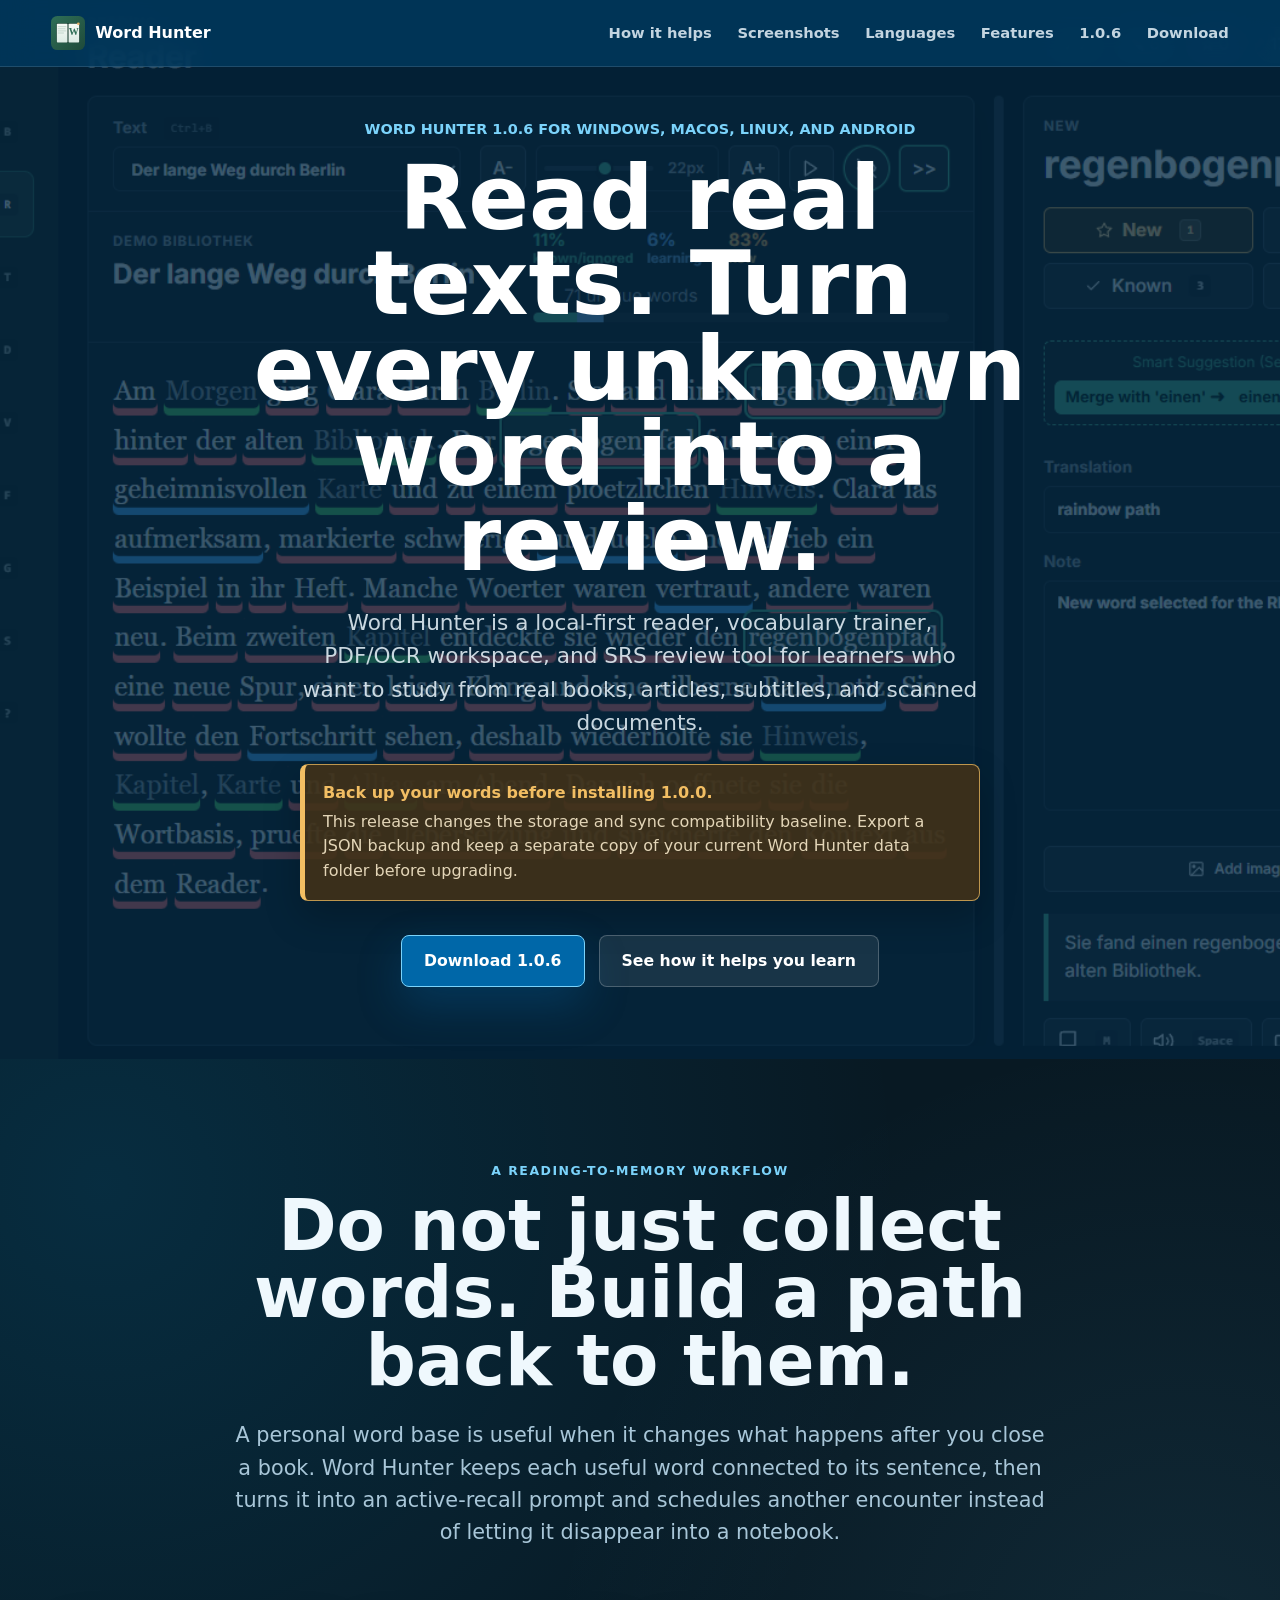
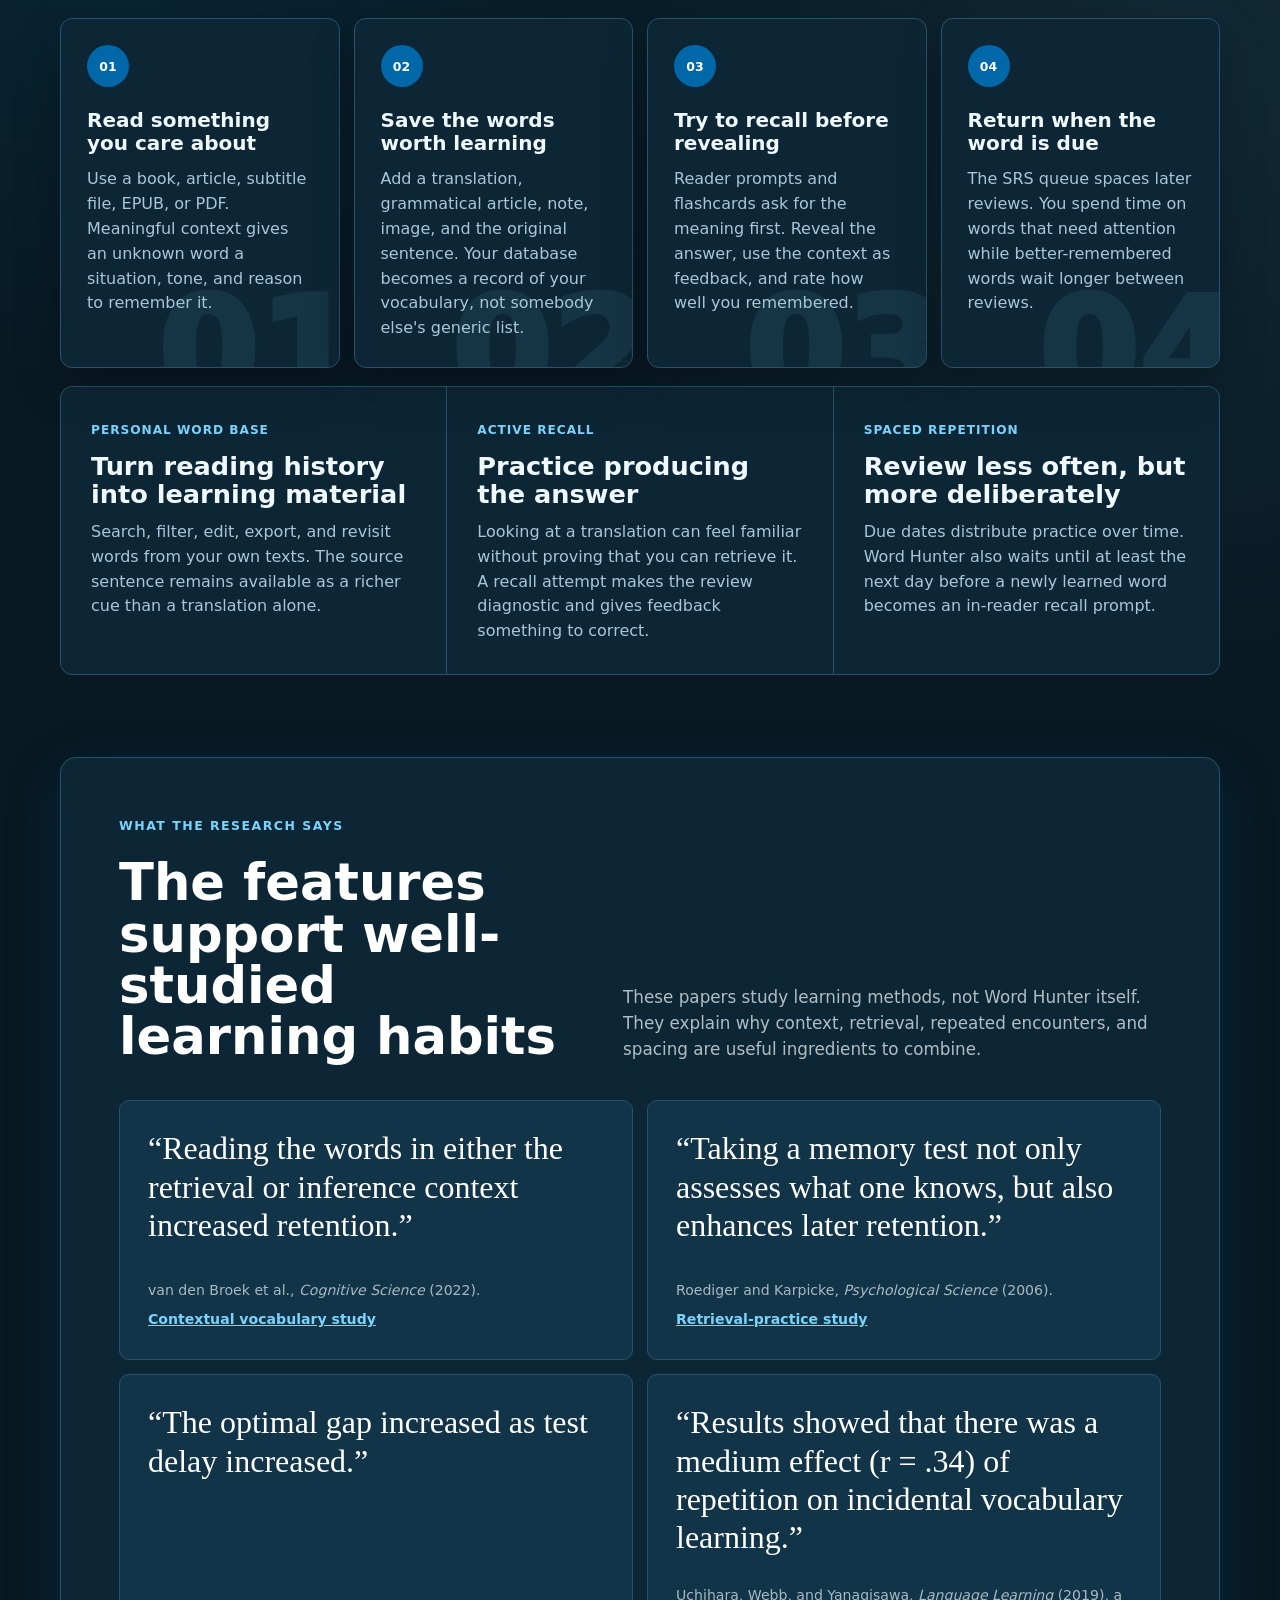
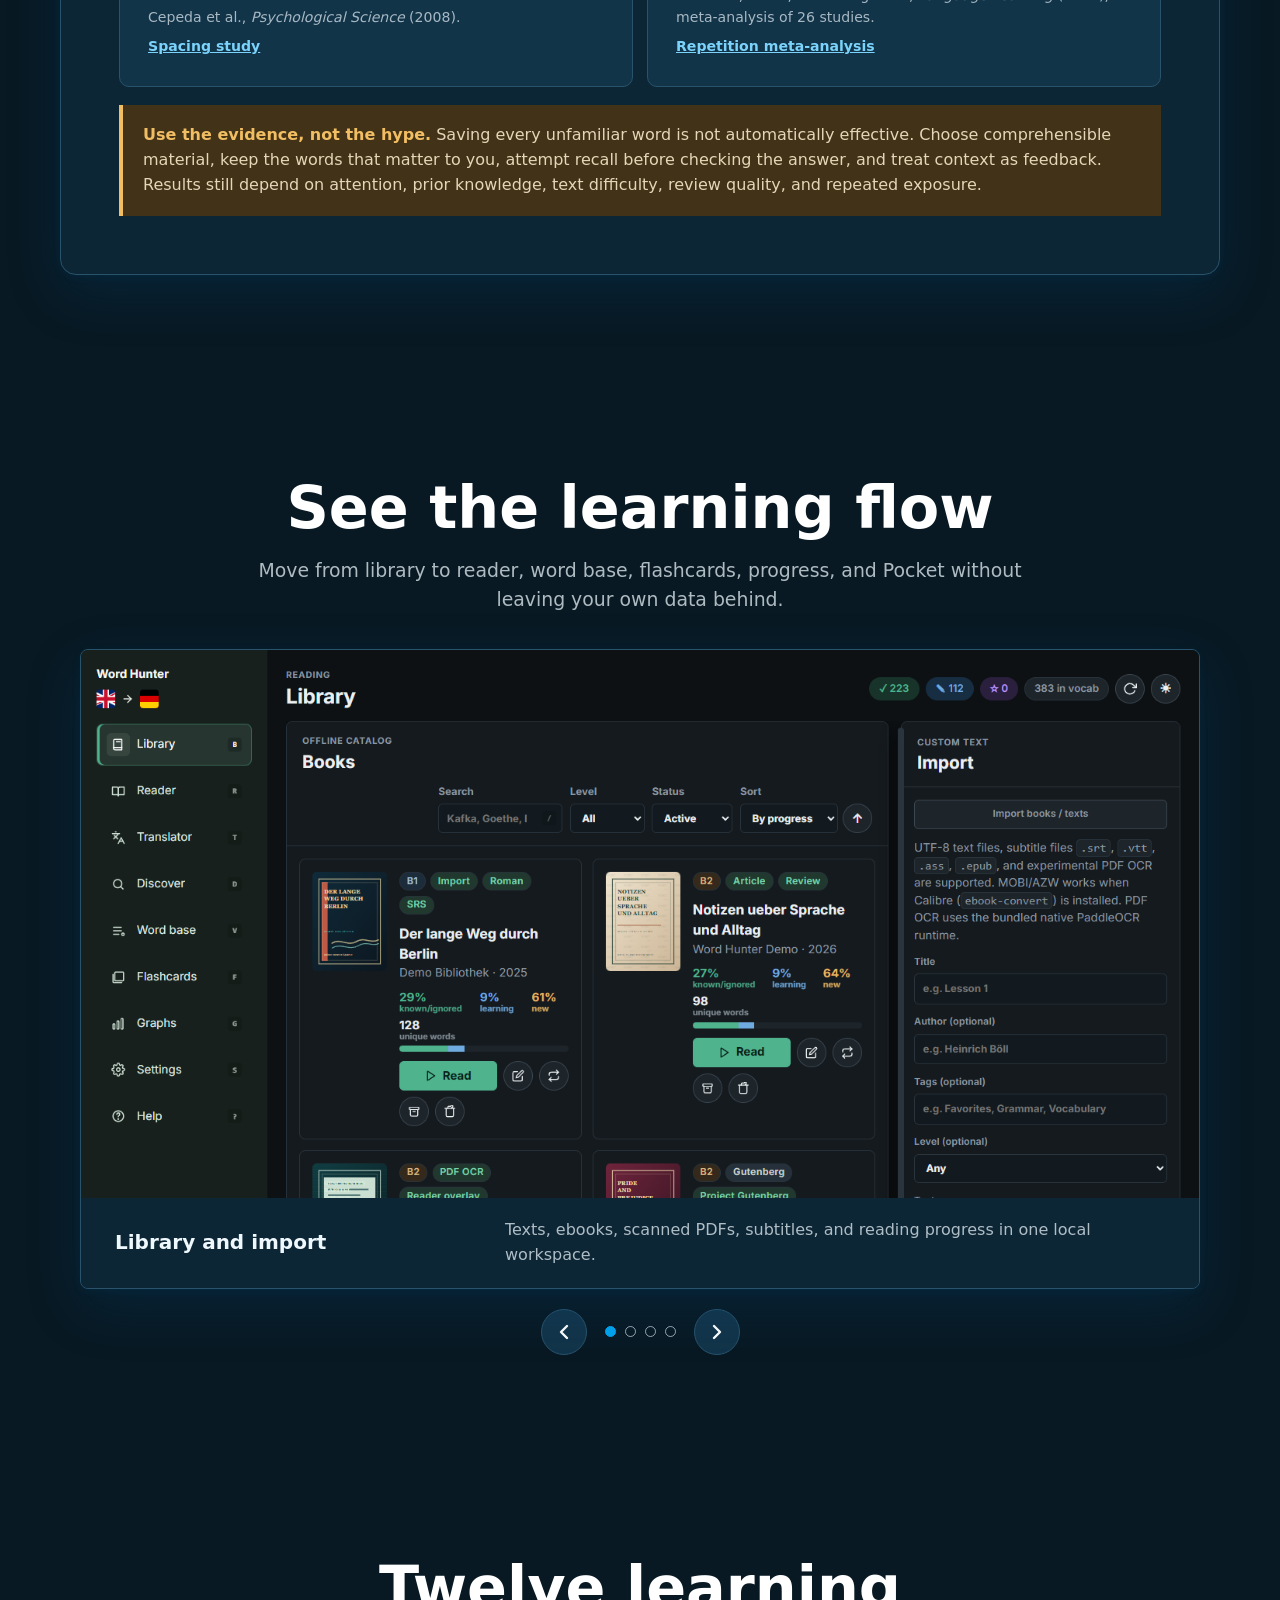
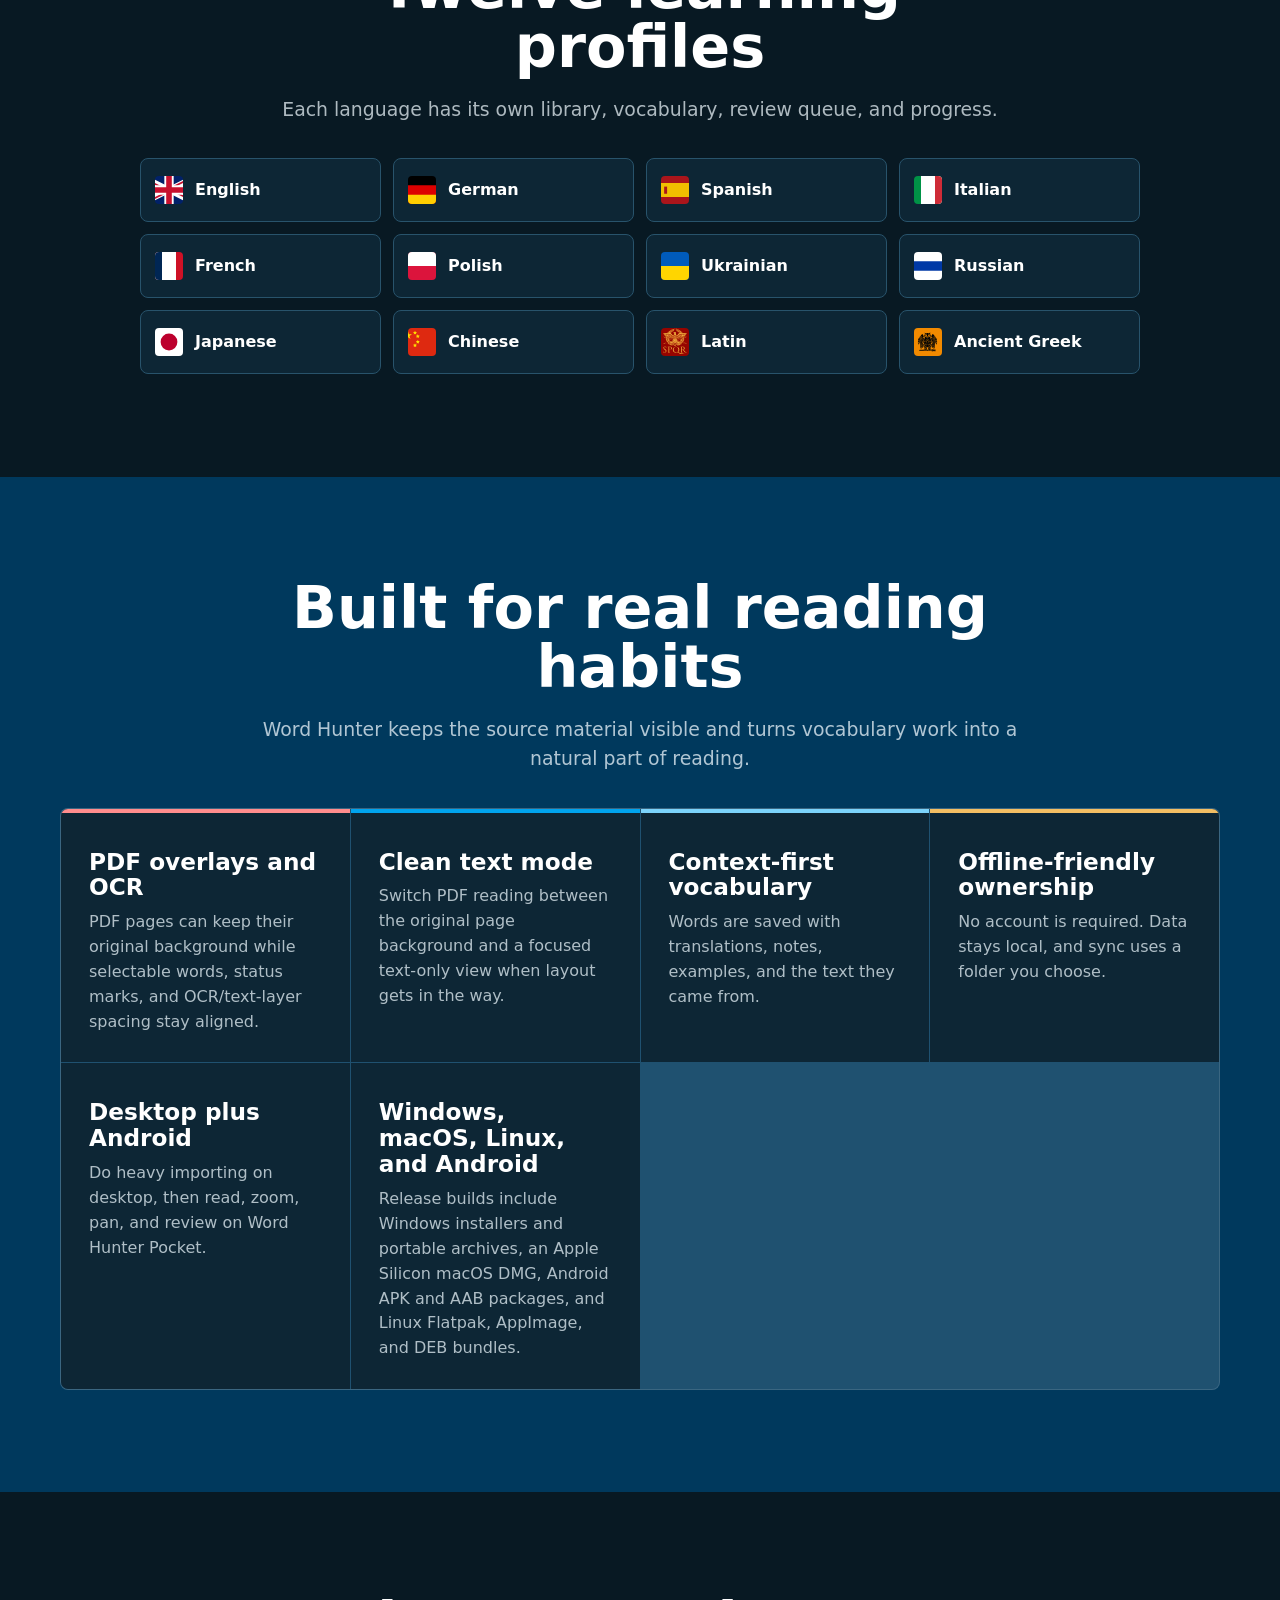
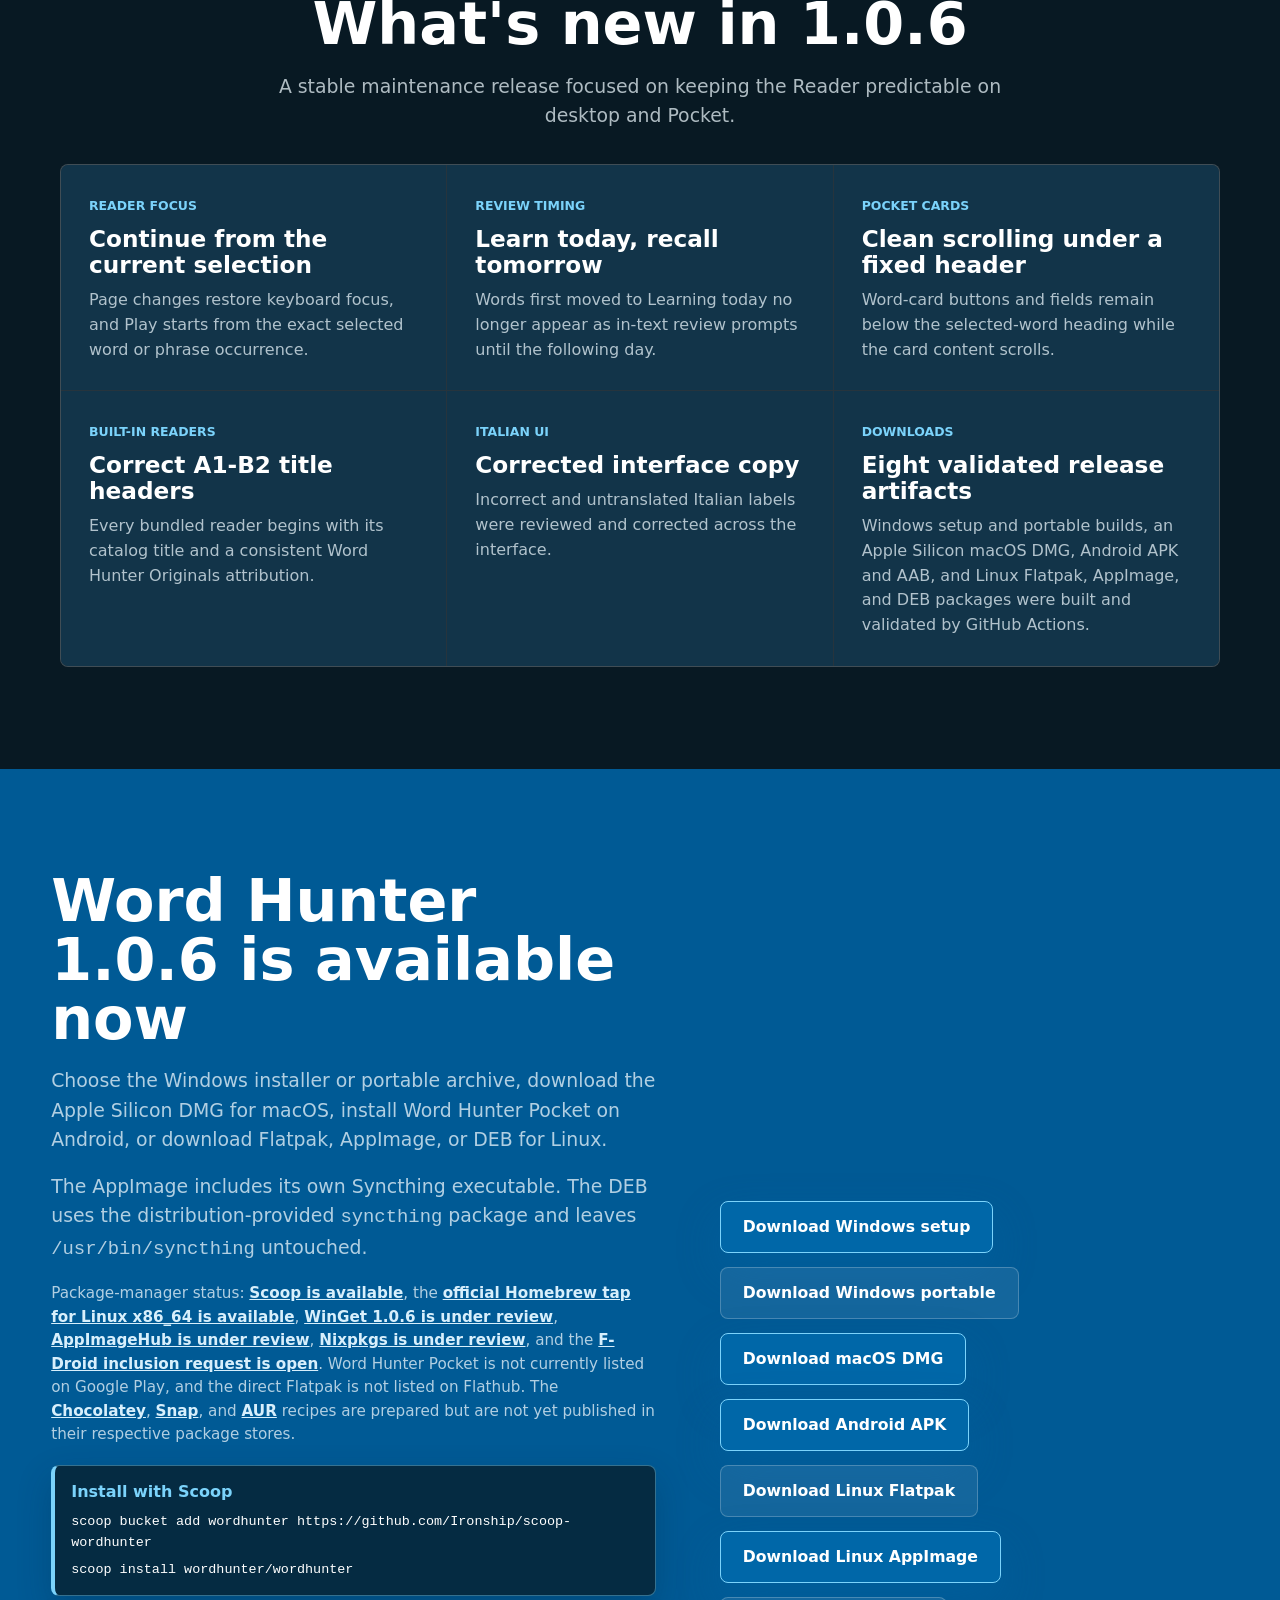
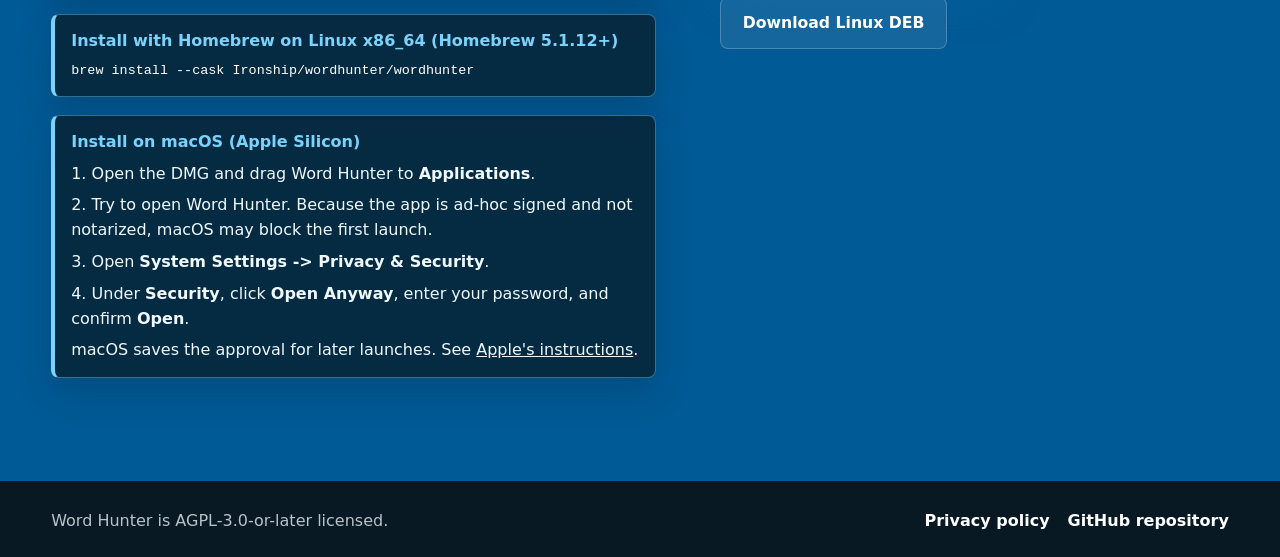
==== index.html @ d50b5d27 "docs: link nixpkgs submission" ====
<!doctype html>
<html lang="en">
  <head>
    <meta charset="utf-8">
    <meta name="viewport" content="width=device-width, initial-scale=1">
    <meta name="theme-color" content="#0067a8">
    <title>Word Hunter - read real texts, build real vocabulary</title>
    <meta name="description" content="Word Hunter is a local-first reader, vocabulary trainer, OCR workspace, and spaced-repetition app for desktop and Android.">
    <link rel="icon" href="src/web/favicon.svg" type="image/svg+xml">
    <link rel="stylesheet" href="site.css">
  </head>
  <body>
    <header class="site-header" aria-label="Primary">
      <a class="brand" href="#top" aria-label="Word Hunter home">
        <img src="src/web/favicon.svg" alt="">
        <span>Word Hunter</span>
      </a>
      <nav class="nav-links" aria-label="Page sections">
        <a href="#learning">How it helps</a>
        <a href="#screenshots">Screenshots</a>
        <a href="#languages">Languages</a>
        <a href="#features">Features</a>
        <a href="#release">1.0.6</a>
        <a href="#download">Download</a>
      </nav>
    </header>

    <main id="top">
      <section class="hero" aria-labelledby="hero-title">
        <div class="hero-inner">
          <p class="hero-version">Word Hunter 1.0.6 for Windows, macOS, Linux, and Android</p>
          <h1 id="hero-title">Read real texts. Turn every unknown word into a review.</h1>
          <p class="hero-copy">
            Word Hunter is a local-first reader, vocabulary trainer, PDF/OCR workspace, and SRS review tool for learners who want to study from real books, articles, subtitles, and scanned documents.
          </p>
          <aside class="release-warning" aria-label="Important upgrade warning">
            <strong>Back up your words before installing 1.0.0.</strong>
            <span>This release changes the storage and sync compatibility baseline. Export a JSON backup and keep a separate copy of your current Word Hunter data folder before upgrading.</span>
          </aside>
          <div class="hero-actions" role="group" aria-label="Primary actions">
            <a class="button primary-button" href="https://github.com/Ironship/WordHunter/releases/tag/WordHunter1.0.6">Download 1.0.6</a>
            <a class="button secondary-button" href="#learning">See how it helps you learn</a>
          </div>
        </div>
      </section>

      <section class="section learning-section" id="learning" aria-labelledby="learning-title">
        <div class="learning-heading">
          <p class="section-kicker">A reading-to-memory workflow</p>
          <h2 id="learning-title">Do not just collect words. Build a path back to them.</h2>
          <p>
            A personal word base is useful when it changes what happens after you close a book. Word Hunter keeps each useful word connected to its sentence, then turns it into an active-recall prompt and schedules another encounter instead of letting it disappear into a notebook.
          </p>
        </div>

        <ol class="learning-loop" aria-label="Four-step Word Hunter learning loop">
          <li data-step="01">
            <span aria-hidden="true">01</span>
            <div>
              <strong>Read something you care about</strong>
              <p>Use a book, article, subtitle file, EPUB, or PDF. Meaningful context gives an unknown word a situation, tone, and reason to remember it.</p>
            </div>
          </li>
          <li data-step="02">
            <span aria-hidden="true">02</span>
            <div>
              <strong>Save the words worth learning</strong>
              <p>Add a translation, grammatical article, note, image, and the original sentence. Your database becomes a record of your vocabulary, not somebody else's generic list.</p>
            </div>
          </li>
          <li data-step="03">
            <span aria-hidden="true">03</span>
            <div>
              <strong>Try to recall before revealing</strong>
              <p>Reader prompts and flashcards ask for the meaning first. Reveal the answer, use the context as feedback, and rate how well you remembered.</p>
            </div>
          </li>
          <li data-step="04">
            <span aria-hidden="true">04</span>
            <div>
              <strong>Return when the word is due</strong>
              <p>The SRS queue spaces later reviews. You spend time on words that need attention while better-remembered words wait longer between reviews.</p>
            </div>
          </li>
        </ol>

        <div class="learning-benefits">
          <article>
            <span>Personal word base</span>
            <h3>Turn reading history into learning material</h3>
            <p>Search, filter, edit, export, and revisit words from your own texts. The source sentence remains available as a richer cue than a translation alone.</p>
          </article>
          <article>
            <span>Active recall</span>
            <h3>Practice producing the answer</h3>
            <p>Looking at a translation can feel familiar without proving that you can retrieve it. A recall attempt makes the review diagnostic and gives feedback something to correct.</p>
          </article>
          <article>
            <span>Spaced repetition</span>
            <h3>Review less often, but more deliberately</h3>
            <p>Due dates distribute practice over time. Word Hunter also waits until at least the next day before a newly learned word becomes an in-reader recall prompt.</p>
          </article>
        </div>

        <aside class="research-panel" aria-labelledby="research-title">
          <div class="research-heading">
            <p class="section-kicker">What the research says</p>
            <h3 id="research-title">The features support well-studied learning habits</h3>
            <p>These papers study learning methods, not Word Hunter itself. They explain why context, retrieval, repeated encounters, and spacing are useful ingredients to combine.</p>
          </div>

          <div class="research-grid">
            <figure>
              <blockquote cite="https://doi.org/10.1111/cogs.13135">
                <p>“Reading the words in either the retrieval or inference context increased retention.”</p>
              </blockquote>
              <figcaption>
                van den Broek et al., <cite>Cognitive Science</cite> (2022).
                <a href="https://doi.org/10.1111/cogs.13135">Contextual vocabulary study</a>
              </figcaption>
            </figure>
            <figure>
              <blockquote cite="https://doi.org/10.1111/j.1467-9280.2006.01693.x">
                <p>“Taking a memory test not only assesses what one knows, but also enhances later retention.”</p>
              </blockquote>
              <figcaption>
                Roediger and Karpicke, <cite>Psychological Science</cite> (2006).
                <a href="https://doi.org/10.1111/j.1467-9280.2006.01693.x">Retrieval-practice study</a>
              </figcaption>
            </figure>
            <figure>
              <blockquote cite="https://doi.org/10.1111/j.1467-9280.2008.02209.x">
                <p>“The optimal gap increased as test delay increased.”</p>
              </blockquote>
              <figcaption>
                Cepeda et al., <cite>Psychological Science</cite> (2008).
                <a href="https://doi.org/10.1111/j.1467-9280.2008.02209.x">Spacing study</a>
              </figcaption>
            </figure>
            <figure>
              <blockquote cite="https://doi.org/10.1111/lang.12343">
                <p>“Results showed that there was a medium effect (r = .34) of repetition on incidental vocabulary learning.”</p>
              </blockquote>
              <figcaption>
                Uchihara, Webb, and Yanagisawa, <cite>Language Learning</cite> (2019), a meta-analysis of 26 studies.
                <a href="https://doi.org/10.1111/lang.12343">Repetition meta-analysis</a>
              </figcaption>
            </figure>
          </div>

          <p class="research-note">
            <strong>Use the evidence, not the hype.</strong> Saving every unfamiliar word is not automatically effective. Choose comprehensible material, keep the words that matter to you, attempt recall before checking the answer, and treat context as feedback. Results still depend on attention, prior knowledge, text difficulty, review quality, and repeated exposure.
          </p>
        </aside>
      </section>

      <section class="section screenshot-section" id="screenshots" aria-labelledby="screenshots-title">
        <div class="section-heading">
          <h2 id="screenshots-title">See the learning flow</h2>
          <p>Move from library to reader, word base, flashcards, progress, and Pocket without leaving your own data behind.</p>
        </div>

        <div class="slideshow" role="region" aria-roledescription="carousel" aria-label="Word Hunter screenshots">
          <div class="slide-frame">
            <figure class="slide is-active" data-slide="0">
              <img src="docs/screenshots/pc-library.png" alt="Word Hunter desktop library with import panel">
              <figcaption>
                <strong>Library and import</strong>
                <span>Texts, ebooks, scanned PDFs, subtitles, and reading progress in one local workspace.</span>
              </figcaption>
            </figure>
            <figure class="slide" data-slide="1">
              <img src="docs/screenshots/pc-reader.png" alt="Word Hunter desktop reader with highlighted words and word panel">
              <figcaption>
                <strong>Reader with word panel</strong>
                <span>Click a word, save context, translate, add notes, and review without breaking reading flow.</span>
              </figcaption>
            </figure>
            <figure class="slide" data-slide="2">
              <img src="docs/screenshots/pc-flashcards.png" alt="Word Hunter flashcard review">
              <figcaption>
                <strong>Flashcards and SRS</strong>
                <span>Practice due words with pronunciation, reverse cards, history, and rating buttons.</span>
              </figcaption>
            </figure>
            <figure class="slide" data-slide="3">
              <img src="docs/screenshots/pocket-reader.png" alt="Word Hunter Pocket mobile reader with word panel">
              <figcaption>
                <strong>Word Hunter Pocket</strong>
                <span>The same vocabulary model reshaped for Android reading and review.</span>
              </figcaption>
            </figure>
          </div>

          <div class="slide-controls" role="group" aria-label="Screenshot controls">
            <button class="icon-button" type="button" data-slide-prev aria-label="Previous screenshot">
              <svg viewBox="0 0 24 24" aria-hidden="true"><path d="M15 18l-6-6 6-6"></path></svg>
            </button>
            <div class="slide-dots" role="group" aria-label="Choose screenshot">
              <button type="button" class="is-active" data-slide-dot="0" aria-label="Show library screenshot"></button>
              <button type="button" data-slide-dot="1" aria-label="Show reader screenshot"></button>
              <button type="button" data-slide-dot="2" aria-label="Show flashcards screenshot"></button>
              <button type="button" data-slide-dot="3" aria-label="Show Pocket screenshot"></button>
            </div>
            <button class="icon-button" type="button" data-slide-next aria-label="Next screenshot">
              <svg viewBox="0 0 24 24" aria-hidden="true"><path d="M9 6l6 6-6 6"></path></svg>
            </button>
          </div>
        </div>
      </section>

      <section class="section languages-section" id="languages" aria-labelledby="languages-title">
        <div class="section-heading">
          <h2 id="languages-title">Twelve learning profiles</h2>
          <p>Each language has its own library, vocabulary, review queue, and progress.</p>
        </div>
        <div class="language-grid" role="list" aria-label="Supported learning languages">
          <span role="listitem"><img src="src/web/flags/en.svg" alt=""> English</span>
          <span role="listitem"><img src="src/web/flags/de.svg" alt=""> German</span>
          <span role="listitem"><img src="src/web/flags/es.svg" alt=""> Spanish</span>
          <span role="listitem"><img src="src/web/flags/it.svg" alt=""> Italian</span>
          <span role="listitem"><img src="src/web/flags/fr.svg" alt=""> French</span>
          <span role="listitem"><img src="src/web/flags/pl.svg" alt=""> Polish</span>
          <span role="listitem"><img src="src/web/flags/uk.svg" alt=""> Ukrainian</span>
          <span role="listitem"><img src="src/web/flags/ru.svg" alt=""> Russian</span>
          <span role="listitem"><img src="src/web/flags/ja.svg" alt=""> Japanese</span>
          <span role="listitem"><img src="src/web/flags/zh.svg" alt=""> Chinese</span>
          <span role="listitem"><img src="src/web/flags/la.svg" alt=""> Latin</span>
          <span role="listitem"><img src="src/web/flags/grc.svg" alt=""> Ancient Greek</span>
        </div>
      </section>

      <section class="section features-section" id="features" aria-labelledby="features-title">
        <div class="section-heading">
          <h2 id="features-title">Built for real reading habits</h2>
          <p>Word Hunter keeps the source material visible and turns vocabulary work into a natural part of reading.</p>
        </div>
        <div class="feature-grid">
          <article>
            <h3>PDF overlays and OCR</h3>
            <p>PDF pages can keep their original background while selectable words, status marks, and OCR/text-layer spacing stay aligned.</p>
          </article>
          <article>
            <h3>Clean text mode</h3>
            <p>Switch PDF reading between the original page background and a focused text-only view when layout gets in the way.</p>
          </article>
          <article>
            <h3>Context-first vocabulary</h3>
            <p>Words are saved with translations, notes, examples, and the text they came from.</p>
          </article>
          <article>
            <h3>Offline-friendly ownership</h3>
            <p>No account is required. Data stays local, and sync uses a folder you choose.</p>
          </article>
          <article>
            <h3>Desktop plus Android</h3>
            <p>Do heavy importing on desktop, then read, zoom, pan, and review on Word Hunter Pocket.</p>
          </article>
          <article>
            <h3>Windows, macOS, Linux, and Android</h3>
            <p>Release builds include Windows installers and portable archives, an Apple Silicon macOS DMG, Android APK and AAB packages, and Linux Flatpak, AppImage, and DEB bundles.</p>
          </article>
        </div>
      </section>

      <section class="section release-section" id="release" aria-labelledby="release-title">
        <div class="section-heading">
          <h2 id="release-title">What's new in 1.0.6</h2>
          <p>A stable maintenance release focused on keeping the Reader predictable on desktop and Pocket.</p>
        </div>
        <div class="intro-grid">
          <article>
            <span>Reader focus</span>
            <h3>Continue from the current selection</h3>
            <p>Page changes restore keyboard focus, and Play starts from the exact selected word or phrase occurrence.</p>
          </article>
          <article>
            <span>Review timing</span>
            <h3>Learn today, recall tomorrow</h3>
            <p>Words first moved to Learning today no longer appear as in-text review prompts until the following day.</p>
          </article>
          <article>
            <span>Pocket cards</span>
            <h3>Clean scrolling under a fixed header</h3>
            <p>Word-card buttons and fields remain below the selected-word heading while the card content scrolls.</p>
          </article>
          <article>
            <span>Built-in readers</span>
            <h3>Correct A1-B2 title headers</h3>
            <p>Every bundled reader begins with its catalog title and a consistent Word Hunter Originals attribution.</p>
          </article>
          <article>
            <span>Italian UI</span>
            <h3>Corrected interface copy</h3>
            <p>Incorrect and untranslated Italian labels were reviewed and corrected across the interface.</p>
          </article>
          <article>
            <span>Downloads</span>
            <h3>Eight validated release artifacts</h3>
            <p>Windows setup and portable builds, an Apple Silicon macOS DMG, Android APK and AAB, and Linux Flatpak, AppImage, and DEB packages were built and validated by GitHub Actions.</p>
          </article>
        </div>
      </section>

      <section class="section download-section" id="download" aria-labelledby="download-title">
        <div>
          <h2 id="download-title">Word Hunter 1.0.6 is available now</h2>
          <p>Choose the Windows installer or portable archive, download the Apple Silicon DMG for macOS, install Word Hunter Pocket on Android, or download Flatpak, AppImage, or DEB for Linux.</p>
          <p>The AppImage includes its own Syncthing executable. The DEB uses the distribution-provided <code>syncthing</code> package and leaves <code>/usr/bin/syncthing</code> untouched.</p>
          <p class="channel-links">
            Package-manager status:
            <a href="https://github.com/Ironship/scoop-wordhunter">Scoop is available</a>,
            the <a href="https://github.com/Ironship/homebrew-wordhunter">official Homebrew tap for Linux x86_64 is available</a>,
            <a href="https://github.com/microsoft/winget-pkgs/pull/401481">WinGet 1.0.6 is under review</a>,
            <a href="https://github.com/AppImage/appimage.github.io/pull/3794">AppImageHub is under review</a>,
            <a href="https://github.com/NixOS/nixpkgs/pull/543250">Nixpkgs is under review</a>,
            and the
            <a href="https://gitlab.com/fdroid/rfp/-/work_items/4109">F-Droid inclusion request is open</a>.
            Word Hunter Pocket is not currently listed on Google Play, and the direct Flatpak is not listed on Flathub.
            The <a href="https://github.com/Ironship/WordHunter/tree/main/packaging/chocolatey">Chocolatey</a>,
            <a href="https://github.com/Ironship/WordHunter/tree/main/packaging/snap">Snap</a>,
            and <a href="https://github.com/Ironship/WordHunter/tree/main/packaging/aur">AUR</a>
            recipes are prepared but are not yet published in their respective package stores.
          </p>
          <div class="package-install" role="group" aria-label="Install Word Hunter with Scoop">
            <strong>Install with Scoop</strong>
            <code>scoop bucket add wordhunter https://github.com/Ironship/scoop-wordhunter</code>
            <code>scoop install wordhunter/wordhunter</code>
          </div>
          <div class="package-install" role="group" aria-label="Install Word Hunter with Homebrew on Linux x86_64">
            <strong>Install with Homebrew on Linux x86_64 (Homebrew 5.1.12+)</strong>
            <code>brew install --cask Ironship/wordhunter/wordhunter</code>
          </div>
          <div class="package-install" role="group" aria-label="Install Word Hunter on macOS">
            <strong>Install on macOS (Apple Silicon)</strong>
            <span>1. Open the DMG and drag Word Hunter to <b>Applications</b>.</span>
            <span>2. Try to open Word Hunter. Because the app is ad-hoc signed and not notarized, macOS may block the first launch.</span>
            <span>3. Open <b>System Settings -&gt; Privacy &amp; Security</b>.</span>
            <span>4. Under <b>Security</b>, click <b>Open Anyway</b>, enter your password, and confirm <b>Open</b>.</span>
            <span>macOS saves the approval for later launches. See <a href="https://support.apple.com/guide/mac-help/open-a-mac-app-from-an-unknown-developer-mh40616/mac">Apple's instructions</a>.</span>
          </div>
        </div>
        <div class="download-actions">
          <a class="button primary-button" href="https://github.com/Ironship/WordHunter/releases/download/WordHunter1.0.6/Word.Hunter.Setup.exe">Download Windows setup</a>
          <a class="button secondary-button" href="https://github.com/Ironship/WordHunter/releases/download/WordHunter1.0.6/Word.Hunter.portable.zip">Download Windows portable</a>
          <a class="button primary-button" href="https://github.com/Ironship/WordHunter/releases/download/WordHunter1.0.6/WordHunter-1.0.6-aarch64.dmg">Download macOS DMG</a>
          <a class="button primary-button" href="https://github.com/Ironship/WordHunter/releases/download/WordHunter1.0.6/Word.Hunter.Pocket.debug.apk">Download Android APK</a>
          <a class="button secondary-button" href="https://github.com/Ironship/WordHunter/releases/download/WordHunter1.0.6/WordHunter.flatpak">Download Linux Flatpak</a>
          <a class="button primary-button" href="https://github.com/Ironship/WordHunter/releases/download/WordHunter1.0.6/WordHunter-1.0.6-x86_64.AppImage">Download Linux AppImage</a>
          <a class="button secondary-button" href="https://github.com/Ironship/WordHunter/releases/download/WordHunter1.0.6/word-hunter_1.0.6_amd64.deb">Download Linux DEB</a>
        </div>
      </section>
    </main>

    <footer class="site-footer">
      <span>Word Hunter is AGPL-3.0-or-later licensed.</span>
      <span>
        <a href="privacy.html">Privacy policy</a>
        <a href="https://github.com/Ironship/WordHunter">GitHub repository</a>
      </span>
    </footer>

    <script src="site.js"></script>
  </body>
</html>
---- site.css ----
:root {
  --ink: #17232d;
  --muted: #526674;
  --paper: #f3f8fc;
  --panel: #ffffff;
  --line: #cbdde9;
  --night: #081923;
  --deep: #00395d;
  --deep-2: #0d2635;
  --blue: #0067a8;
  --accent: #00a4ef;
  --accent-ink: #0067a8;
  --accent-soft: #d9effb;
  --accent-light: #7bd3fb;
  --accent-pale: #d7effc;
  --amber: #f2be63;
  --amber-soft: #423217;
  --red: #ff8d8d;
  --purple: #cf9cff;
  --shadow: 0 18px 54px rgba(0, 79, 130, 0.22), 0 2px 8px rgba(0, 79, 130, 0.12);
  color-scheme: dark;
}

* {
  box-sizing: border-box;
}

html {
  scroll-behavior: smooth;
}

[id] {
  scroll-margin-top: 76px;
}

body {
  margin: 0;
  color: #eff8fd;
  background: var(--night);
  font-family: Inter, ui-sans-serif, system-ui, -apple-system, BlinkMacSystemFont, "Segoe UI", sans-serif;
  line-height: 1.55;
}

img {
  display: block;
  max-width: 100%;
}

a {
  color: inherit;
}

:focus-visible {
  outline: 3px solid var(--blue);
  outline-offset: 3px;
}

.site-header :focus-visible,
.hero :focus-visible,
.research-panel :focus-visible,
.screenshot-section :focus-visible,
.languages-section :focus-visible,
.features-section :focus-visible,
.release-section :focus-visible,
.download-section :focus-visible,
.site-footer :focus-visible,
.legal-page :focus-visible {
  outline-color: var(--accent-light);
}

.site-header {
  position: fixed;
  top: 0;
  left: 0;
  right: 0;
  z-index: 20;
  display: flex;
  align-items: center;
  justify-content: space-between;
  gap: 24px;
  padding: 16px clamp(18px, 4vw, 56px);
  color: #ffffff;
  background: rgba(0, 57, 93, 0.84);
  border-bottom: 1px solid rgba(255, 255, 255, 0.12);
  backdrop-filter: blur(16px);
}

.brand {
  display: inline-flex;
  align-items: center;
  gap: 10px;
  font-weight: 800;
  text-decoration: none;
}

.brand img {
  width: 34px;
  height: 34px;
}

.nav-links {
  display: flex;
  align-items: center;
  gap: clamp(12px, 2vw, 26px);
  font-size: 0.92rem;
  font-weight: 700;
}

.nav-links a {
  color: rgba(238, 249, 255, 0.82);
  text-decoration: none;
}

.nav-links a:hover,
.nav-links a:focus-visible {
  color: #ffffff;
}

.hero {
  position: relative;
  min-height: 84svh;
  display: grid;
  align-items: center;
  overflow: hidden;
  isolation: isolate;
  color: #ffffff;
  background: var(--deep);
}

.hero::before,
.hero::after {
  position: absolute;
  inset: 0;
  content: "";
  z-index: -2;
}

.hero::before {
  background-image: url("docs/screenshots/pc-reader.png");
  background-position: center;
  background-size: cover;
  transform: scale(1.03);
}

.hero::after {
  z-index: -1;
  background: rgba(0, 39, 65, 0.74);
}

.hero-inner {
  width: min(780px, calc(100% - 36px));
  margin: 0 auto;
  padding: 118px 0 72px;
  text-align: center;
}

.hero-version {
  margin: 0 0 16px;
  color: var(--accent-light);
  font-size: 0.9rem;
  font-weight: 800;
  text-transform: uppercase;
}

.hero h1 {
  margin: 0;
  font-size: clamp(2.65rem, 7vw, 6.7rem);
  line-height: 0.95;
  letter-spacing: 0;
}

.hero-copy {
  max-width: 680px;
  margin: 24px auto 0;
  color: rgba(238, 249, 255, 0.84);
  font-size: clamp(1.05rem, 2vw, 1.35rem);
}

.release-warning {
  display: grid;
  gap: 4px;
  max-width: 680px;
  margin: 24px auto 0;
  border: 1px solid rgba(242, 190, 99, 0.72);
  border-left: 5px solid var(--amber);
  border-radius: 8px;
  padding: 16px 18px;
  color: #fff1d2;
  background: rgba(66, 50, 23, 0.88);
  text-align: left;
  box-shadow: 0 16px 36px rgba(0, 0, 0, 0.22);
}

.release-warning strong {
  color: var(--amber);
}

.release-warning span {
  color: rgba(255, 241, 210, 0.86);
}

.hero-actions,
.download-actions {
  display: flex;
  flex-wrap: wrap;
  justify-content: center;
  gap: 14px;
  margin-top: 34px;
}

.button {
  display: inline-flex;
  min-height: 52px;
  align-items: center;
  justify-content: center;
  border-radius: 8px;
  padding: 0 22px;
  font-size: 0.98rem;
  font-weight: 850;
  text-decoration: none;
  transition: transform 160ms ease, border-color 160ms ease, background 160ms ease;
}

.button:hover,
.button:focus-visible {
  transform: translateY(-2px);
}

.primary-button {
  color: #ffffff;
  background: var(--blue);
  border: 1px solid var(--accent-light);
  box-shadow: 0 18px 44px rgba(0, 103, 168, 0.3);
}

.secondary-button {
  color: inherit;
  background: rgba(255, 255, 255, 0.08);
  border: 1px solid rgba(255, 255, 255, 0.22);
}

.section {
  padding: clamp(58px, 8vw, 112px) clamp(18px, 4vw, 56px);
}

.intro-grid,
.feature-grid {
  width: min(1160px, 100%);
  margin: 0 auto;
  display: grid;
  grid-template-columns: repeat(3, minmax(0, 1fr));
  gap: 1px;
  overflow: hidden;
  border: 1px solid rgba(255, 255, 255, 0.12);
  border-radius: 8px;
  background: rgba(255, 255, 255, 0.12);
}

.intro-grid article,
.feature-grid article {
  min-height: 186px;
  padding: 28px;
  background: var(--deep-2);
}

.intro-grid span {
  color: var(--accent-light);
  font-size: 0.78rem;
  font-weight: 900;
  text-transform: uppercase;
}

.intro-grid h3,
.feature-grid h3 {
  display: block;
  margin-top: 8px;
  margin-bottom: 10px;
  color: #ffffff;
  font-size: clamp(1.14rem, 2vw, 1.45rem);
  line-height: 1.12;
}

.intro-grid p,
.feature-grid p {
  margin: 0;
  color: rgba(238, 249, 255, 0.72);
}

.section-heading {
  width: min(780px, 100%);
  margin: 0 auto 34px;
  text-align: center;
}

.section-heading h2,
.download-section h2 {
  margin: 0;
  color: #ffffff;
  font-size: clamp(2rem, 4.6vw, 4.5rem);
  line-height: 1;
  letter-spacing: 0;
}

.section-heading p,
.download-section p {
  margin: 18px auto 0;
  color: rgba(238, 249, 255, 0.72);
  font-size: clamp(1rem, 1.8vw, 1.18rem);
}

.learning-section {
  color: #eff8fd;
  background:
    radial-gradient(circle at 8% 5%, rgba(0, 164, 239, 0.14), transparent 30%),
    radial-gradient(circle at 92% 24%, rgba(101, 200, 245, 0.09), transparent 28%),
    var(--night);
}

.learning-heading,
.research-panel,
.learning-loop,
.learning-benefits {
  width: min(1160px, 100%);
  margin-inline: auto;
}

.learning-heading {
  max-width: 900px;
  text-align: center;
}

.section-kicker {
  margin: 0 0 12px;
  color: var(--accent-ink);
  font-size: 0.78rem;
  font-weight: 900;
  letter-spacing: 0.12em;
  text-transform: uppercase;
}

.learning-section .section-kicker {
  color: var(--accent-light);
}

.learning-heading h2 {
  max-width: 820px;
  margin: 0 auto;
  color: #eff8fd;
  font-size: clamp(2.35rem, 5.5vw, 5.4rem);
  line-height: 0.96;
}

.learning-heading > p:last-child {
  max-width: 820px;
  margin: 24px auto 0;
  color: #a8c6d8;
  font-size: clamp(1.05rem, 1.9vw, 1.3rem);
}

.learning-loop {
  display: grid;
  grid-template-columns: repeat(4, minmax(0, 1fr));
  gap: 14px;
  margin-top: clamp(38px, 6vw, 70px);
  padding: 0;
  list-style: none;
}

.learning-loop li {
  position: relative;
  min-height: 290px;
  overflow: hidden;
  border: 1px solid #28536b;
  border-radius: 12px;
  padding: 26px;
  background: #0d2635;
  box-shadow: 0 18px 46px rgba(0, 0, 0, 0.22);
}

.learning-loop li::after {
  position: absolute;
  right: -18px;
  bottom: -58px;
  color: rgba(123, 211, 251, 0.08);
  content: attr(data-step);
  font-size: 9rem;
  font-weight: 950;
  line-height: 1;
}

.learning-loop li > span {
  display: inline-grid;
  width: 42px;
  height: 42px;
  place-items: center;
  border-radius: 50%;
  color: #ffffff;
  background: var(--blue);
  font-size: 0.78rem;
  font-weight: 900;
}

.learning-loop strong {
  display: block;
  margin-top: 22px;
  color: #eff8fd;
  font-size: 1.25rem;
  line-height: 1.15;
}

.learning-loop p {
  position: relative;
  z-index: 1;
  margin: 12px 0 0;
  color: #a8c6d8;
}

.learning-benefits {
  display: grid;
  grid-template-columns: repeat(3, minmax(0, 1fr));
  gap: 1px;
  overflow: hidden;
  margin-top: 18px;
  border: 1px solid #28536b;
  border-radius: 12px;
  background: #28536b;
}

.learning-benefits article {
  padding: 30px;
  background: #0d2635;
}

.learning-benefits span {
  color: var(--accent-light);
  font-size: 0.76rem;
  font-weight: 900;
  letter-spacing: 0.08em;
  text-transform: uppercase;
}

.learning-benefits h3 {
  margin: 10px 0 12px;
  color: #eff8fd;
  font-size: clamp(1.25rem, 2vw, 1.65rem);
  line-height: 1.1;
}

.learning-benefits p {
  margin: 0;
  color: #a8c6d8;
}

.research-panel {
  margin-top: clamp(46px, 7vw, 82px);
  border-radius: 16px;
  padding: clamp(28px, 5vw, 58px);
  color: #eff8fd;
  background: #0d2635;
  border: 1px solid #28536b;
  box-shadow: var(--shadow);
}

.research-heading {
  display: grid;
  grid-template-columns: minmax(0, 0.9fr) minmax(320px, 1.1fr);
  gap: 22px clamp(28px, 5vw, 72px);
  align-items: end;
}

.research-heading .section-kicker {
  grid-column: 1 / -1;
  margin-bottom: 0;
  color: var(--accent-light);
}

.research-heading h3 {
  margin: 0;
  color: #ffffff;
  font-size: clamp(2rem, 4vw, 3.8rem);
  line-height: 1;
}

.research-heading > p:last-child {
  margin: 0;
  color: rgba(239, 248, 253, 0.72);
  font-size: 1.05rem;
}

.research-grid {
  display: grid;
  grid-template-columns: repeat(2, minmax(0, 1fr));
  gap: 14px;
  margin-top: 38px;
}

.research-grid figure {
  display: grid;
  align-content: space-between;
  min-height: 260px;
  margin: 0;
  border: 1px solid #28536b;
  border-radius: 10px;
  padding: 28px;
  background: #123449;
}

.research-grid blockquote {
  margin: 0;
}

.research-grid blockquote p {
  margin: 0;
  color: #ffffff;
  font-family: Georgia, "Times New Roman", serif;
  font-size: clamp(1.35rem, 2.5vw, 2.05rem);
  line-height: 1.2;
}

.research-grid figcaption {
  margin-top: 28px;
  color: rgba(239, 248, 253, 0.68);
  font-size: 0.88rem;
}

.research-grid figcaption a {
  display: block;
  width: fit-content;
  margin-top: 8px;
  color: var(--accent-light);
  font-weight: 850;
}

.research-note {
  margin: 18px 0 0;
  border-left: 4px solid var(--amber);
  padding: 18px 20px;
  color: rgba(255, 241, 210, 0.86);
  background: var(--amber-soft);
}

.research-note strong {
  color: var(--amber);
}

.screenshot-section {
  background: var(--night);
}

.slideshow {
  width: min(1120px, 100%);
  margin: 0 auto;
}

.slide-frame {
  position: relative;
  min-height: min(65vw, 640px);
  overflow: hidden;
  border: 1px solid #28536b;
  border-radius: 8px;
  background: #0d2635;
  box-shadow: var(--shadow);
}

.slide {
  position: absolute;
  inset: 0;
  display: grid;
  grid-template-rows: minmax(0, 1fr) auto;
  margin: 0;
  opacity: 0;
  pointer-events: none;
  transition: opacity 260ms ease;
}

.slide.is-active {
  opacity: 1;
  pointer-events: auto;
}

.slide img {
  width: 100%;
  height: 100%;
  object-fit: cover;
  object-position: top center;
}

.slide figcaption {
  display: flex;
  align-items: center;
  justify-content: space-between;
  gap: 24px;
  padding: 20px clamp(18px, 3vw, 34px);
  color: #eff8fd;
  background: #0d2635;
}

.slide figcaption strong {
  flex: 0 0 auto;
  font-size: clamp(1rem, 2vw, 1.25rem);
}

.slide figcaption span {
  max-width: 660px;
  color: rgba(239, 248, 253, 0.72);
}

.slide-controls {
  display: flex;
  align-items: center;
  justify-content: center;
  gap: 18px;
  margin-top: 20px;
}

.icon-button {
  width: 46px;
  height: 46px;
  display: inline-grid;
  place-items: center;
  color: #ffffff;
  border: 1px solid #28536b;
  border-radius: 50%;
  background: #123449;
  cursor: pointer;
}

.icon-button svg {
  width: 24px;
  height: 24px;
  fill: none;
  stroke: currentColor;
  stroke-width: 2.4;
  stroke-linecap: round;
  stroke-linejoin: round;
}

.slide-dots {
  display: flex;
  gap: 9px;
}

.slide-dots button {
  width: 11px;
  height: 11px;
  padding: 0;
  border: 1px solid rgba(239, 248, 253, 0.62);
  border-radius: 50%;
  background: transparent;
  cursor: pointer;
}

.slide-dots button.is-active {
  background: var(--accent);
  border-color: var(--accent);
}

.languages-section {
  color: #ffffff;
  background: var(--night);
}

.languages-section .section-heading h2 {
  color: #ffffff;
}

.languages-section .section-heading p {
  color: rgba(239, 248, 253, 0.72);
}

.language-grid {
  width: min(1000px, 100%);
  margin: 0 auto;
  display: grid;
  grid-template-columns: repeat(4, minmax(0, 1fr));
  gap: 12px;
}

.language-grid span {
  min-height: 64px;
  display: flex;
  align-items: center;
  gap: 12px;
  padding: 12px 14px;
  color: #ffffff;
  border: 1px solid #28536b;
  border-radius: 8px;
  background: #0d2635;
  font-weight: 800;
}

.language-grid img {
  width: 28px;
  height: 28px;
  flex: 0 0 28px;
  border-radius: 4px;
  object-fit: cover;
}

.features-section {
  background: var(--deep);
}

.release-section {
  background: var(--night);
}

.release-section .intro-grid article {
  background: #123449;
}

.features-section .section-heading h2,
.download-section h2 {
  color: #ffffff;
}

.features-section .section-heading p,
.download-section p {
  color: rgba(239, 248, 253, 0.74);
}

.feature-grid {
  grid-template-columns: repeat(4, minmax(0, 1fr));
}

.feature-grid article:nth-child(1) {
  border-top: 4px solid var(--red);
}

.feature-grid article:nth-child(2) {
  border-top: 4px solid var(--accent);
}

.feature-grid article:nth-child(3) {
  border-top: 4px solid var(--accent-light);
}

.feature-grid article:nth-child(4) {
  border-top: 4px solid var(--amber);
}

.download-section {
  display: grid;
  grid-template-columns: minmax(0, 0.95fr) minmax(320px, 0.8fr);
  align-items: center;
  gap: clamp(26px, 5vw, 70px);
  background: #005a95;
  color: #ffffff;
}

.download-section > div {
  width: min(620px, 100%);
}

.download-actions {
  justify-content: flex-start;
  margin-top: 0;
}

.download-section .channel-links {
  font-size: 0.95rem;
}

.channel-links a {
  color: var(--accent-pale);
  font-weight: 800;
}

.package-install {
  display: grid;
  gap: 7px;
  margin-top: 18px;
  border: 1px solid rgba(123, 211, 251, 0.42);
  border-left: 4px solid var(--accent-light);
  border-radius: 8px;
  padding: 14px 16px;
  color: #eff8fd;
  background: rgba(8, 25, 35, 0.72);
  box-shadow: 0 14px 34px rgba(0, 38, 63, 0.24);
}

.package-install strong {
  color: var(--accent-light);
}

.package-install code {
  overflow-wrap: anywhere;
  color: #ffffff;
  font-size: 0.84rem;
}

.site-footer {
  display: flex;
  justify-content: space-between;
  gap: 16px;
  padding: 28px clamp(18px, 4vw, 56px);
  color: rgba(239, 248, 253, 0.76);
  background: var(--night);
}

.site-footer a {
  color: #ffffff;
  font-weight: 800;
  text-decoration: none;
}

.site-footer span:last-child {
  display: flex;
  flex-wrap: wrap;
  gap: 18px;
}

.legal-page {
  min-height: 100svh;
  padding-top: 82px;
  background: var(--night);
}

.legal-hero,
.legal-content {
  width: min(920px, calc(100% - 36px));
  margin: 0 auto;
}

.legal-hero {
  padding: clamp(64px, 10vw, 118px) 0 34px;
  border-bottom: 1px solid rgba(255, 255, 255, 0.14);
}

.legal-hero h1 {
  margin: 0;
  color: #ffffff;
  font-size: clamp(2.4rem, 7vw, 5.8rem);
  line-height: 0.98;
}

.legal-hero p {
  margin: 18px 0 0;
  color: var(--accent-light);
  font-weight: 850;
}

.legal-content {
  padding: 38px 0 clamp(64px, 10vw, 120px);
}

.legal-content h2 {
  margin: 32px 0 8px;
  color: #ffffff;
  font-size: clamp(1.28rem, 3vw, 1.8rem);
}

.legal-content p {
  margin: 0;
  color: rgba(239, 248, 253, 0.74);
}

.legal-content a {
  color: var(--accent-light);
  font-weight: 850;
}

@media (max-width: 900px) {
  .site-header {
    position: absolute;
  }

  .nav-links {
    display: none;
  }

  .hero {
    min-height: 86svh;
  }

  .intro-grid,
  .feature-grid,
  .learning-loop,
  .learning-benefits,
  .research-heading,
  .research-grid,
  .language-grid,
  .download-section {
    grid-template-columns: 1fr;
  }

  .feature-grid {
    gap: 1px;
  }

  .slide-frame {
    min-height: 580px;
  }

  .slide img {
    object-fit: contain;
    background: #0d2635;
  }

  .slide figcaption {
    display: block;
  }

  .slide figcaption span {
    display: block;
    margin-top: 6px;
  }

  .download-actions {
    justify-content: flex-start;
  }

  .learning-loop li {
    min-height: auto;
  }

  .research-heading .section-kicker {
    grid-column: auto;
  }
}

@media (max-width: 560px) {
  .hero-inner {
    width: min(100% - 28px, 720px);
    padding-top: 100px;
  }

  .hero-actions,
  .download-actions {
    display: grid;
    grid-template-columns: 1fr;
  }

  .button {
    width: 100%;
  }

  .slide-frame {
    min-height: 500px;
  }

  .site-footer {
    display: grid;
  }
}

@media (prefers-reduced-motion: reduce) {
  html {
    scroll-behavior: auto;
  }

  *,
  *::before,
  *::after {
    transition-duration: 1ms !important;
    animation-duration: 1ms !important;
  }
}
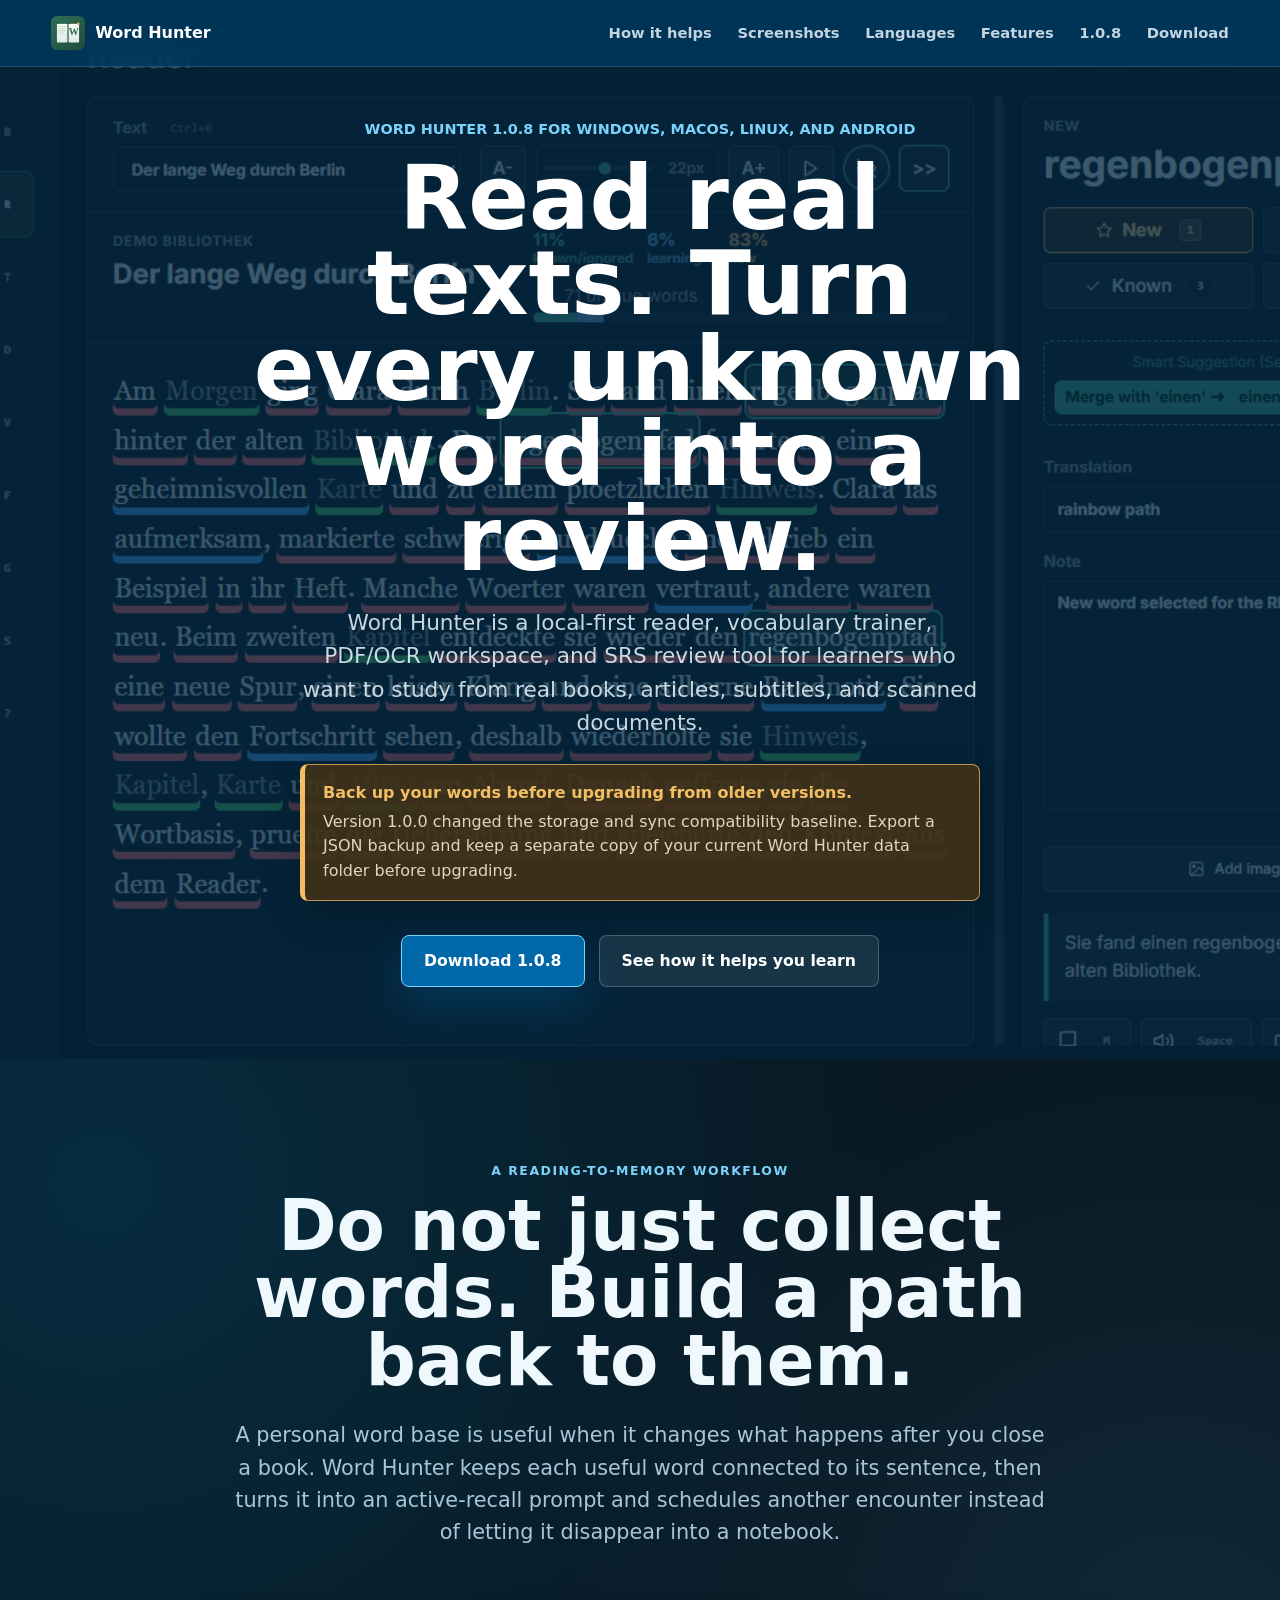
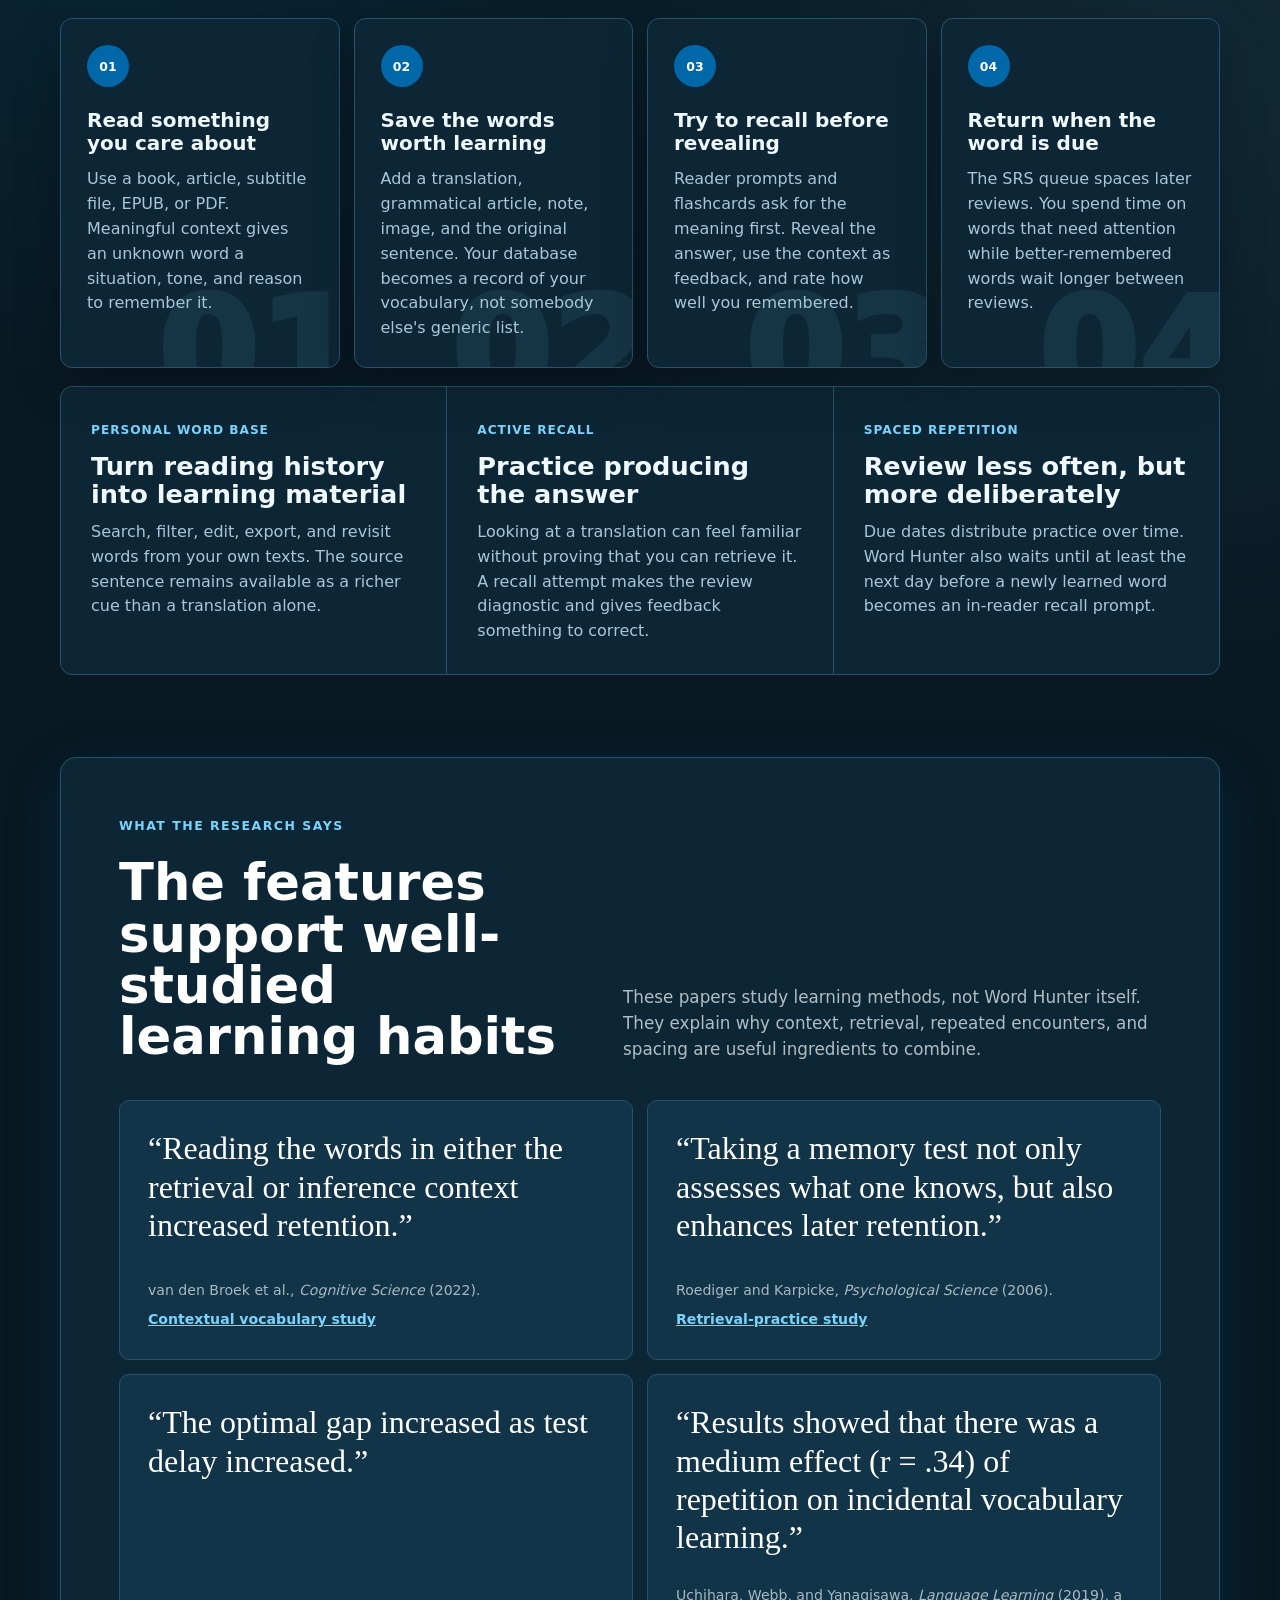
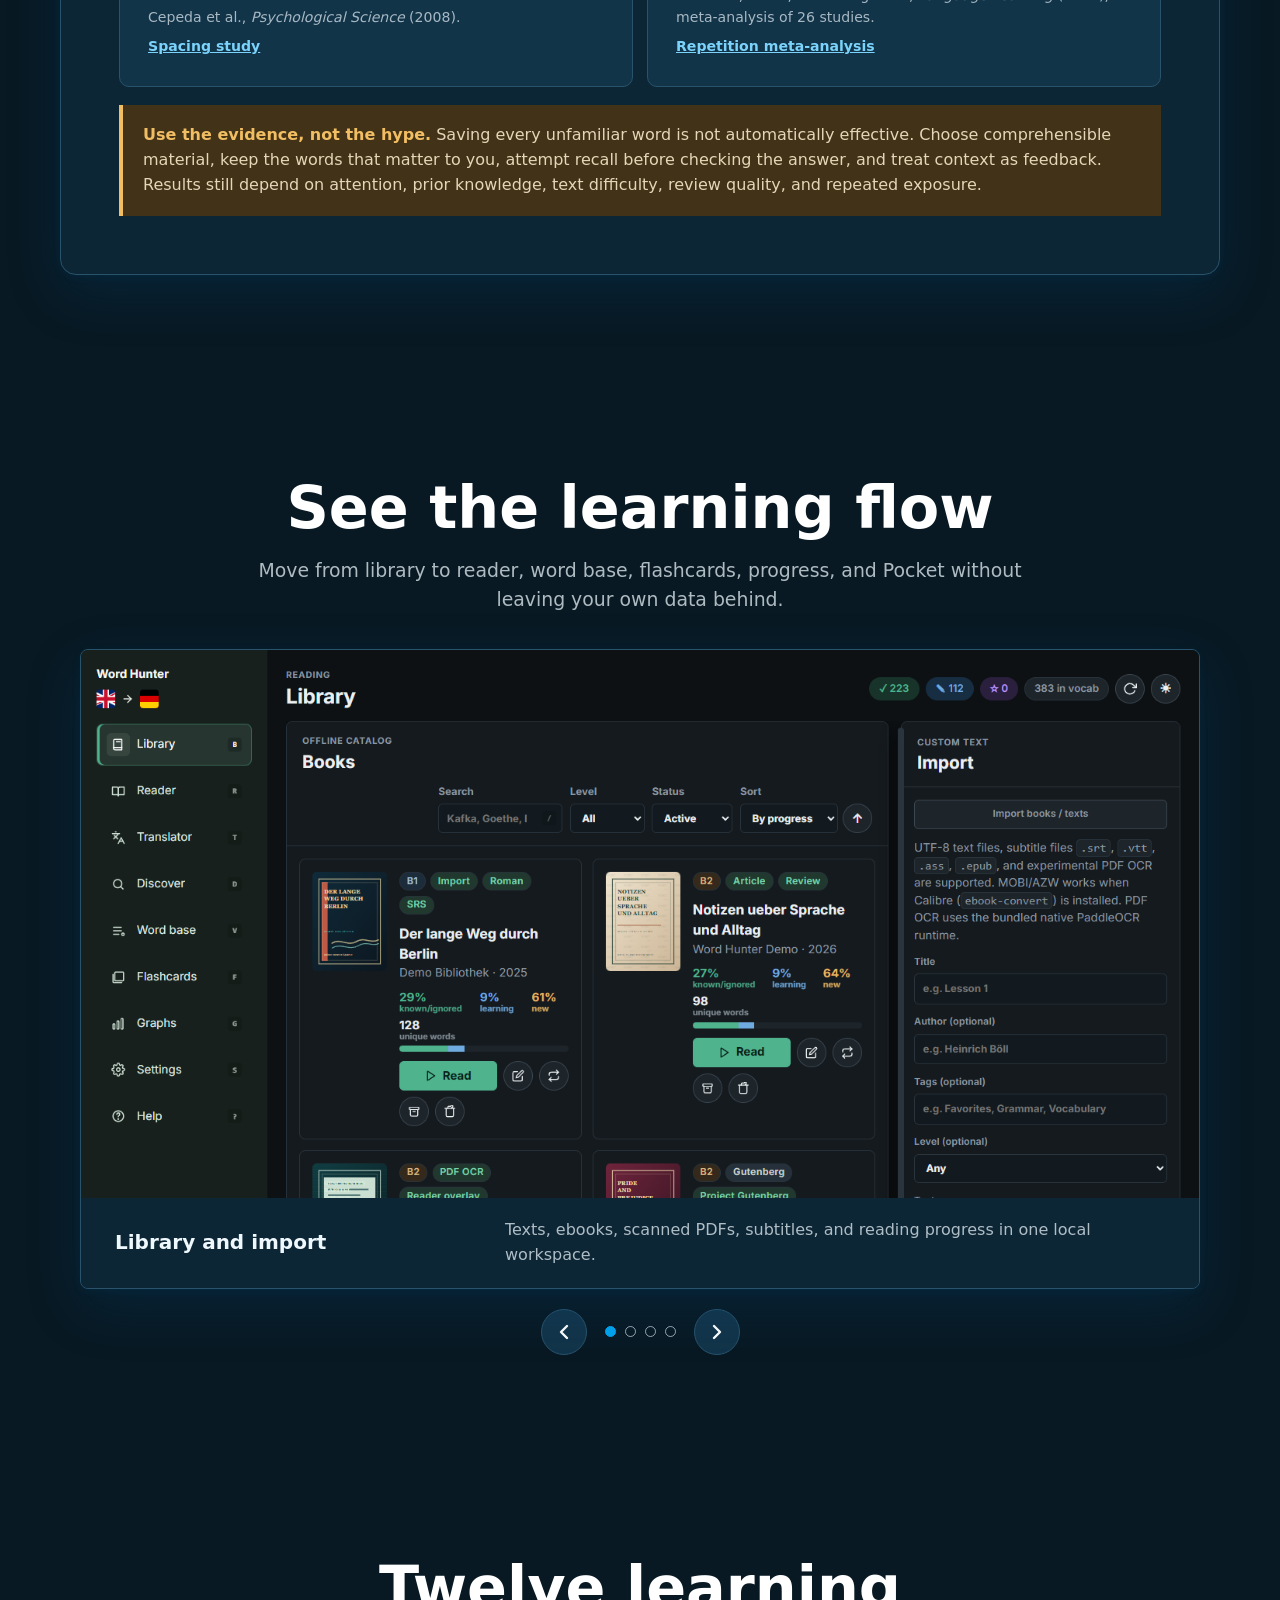
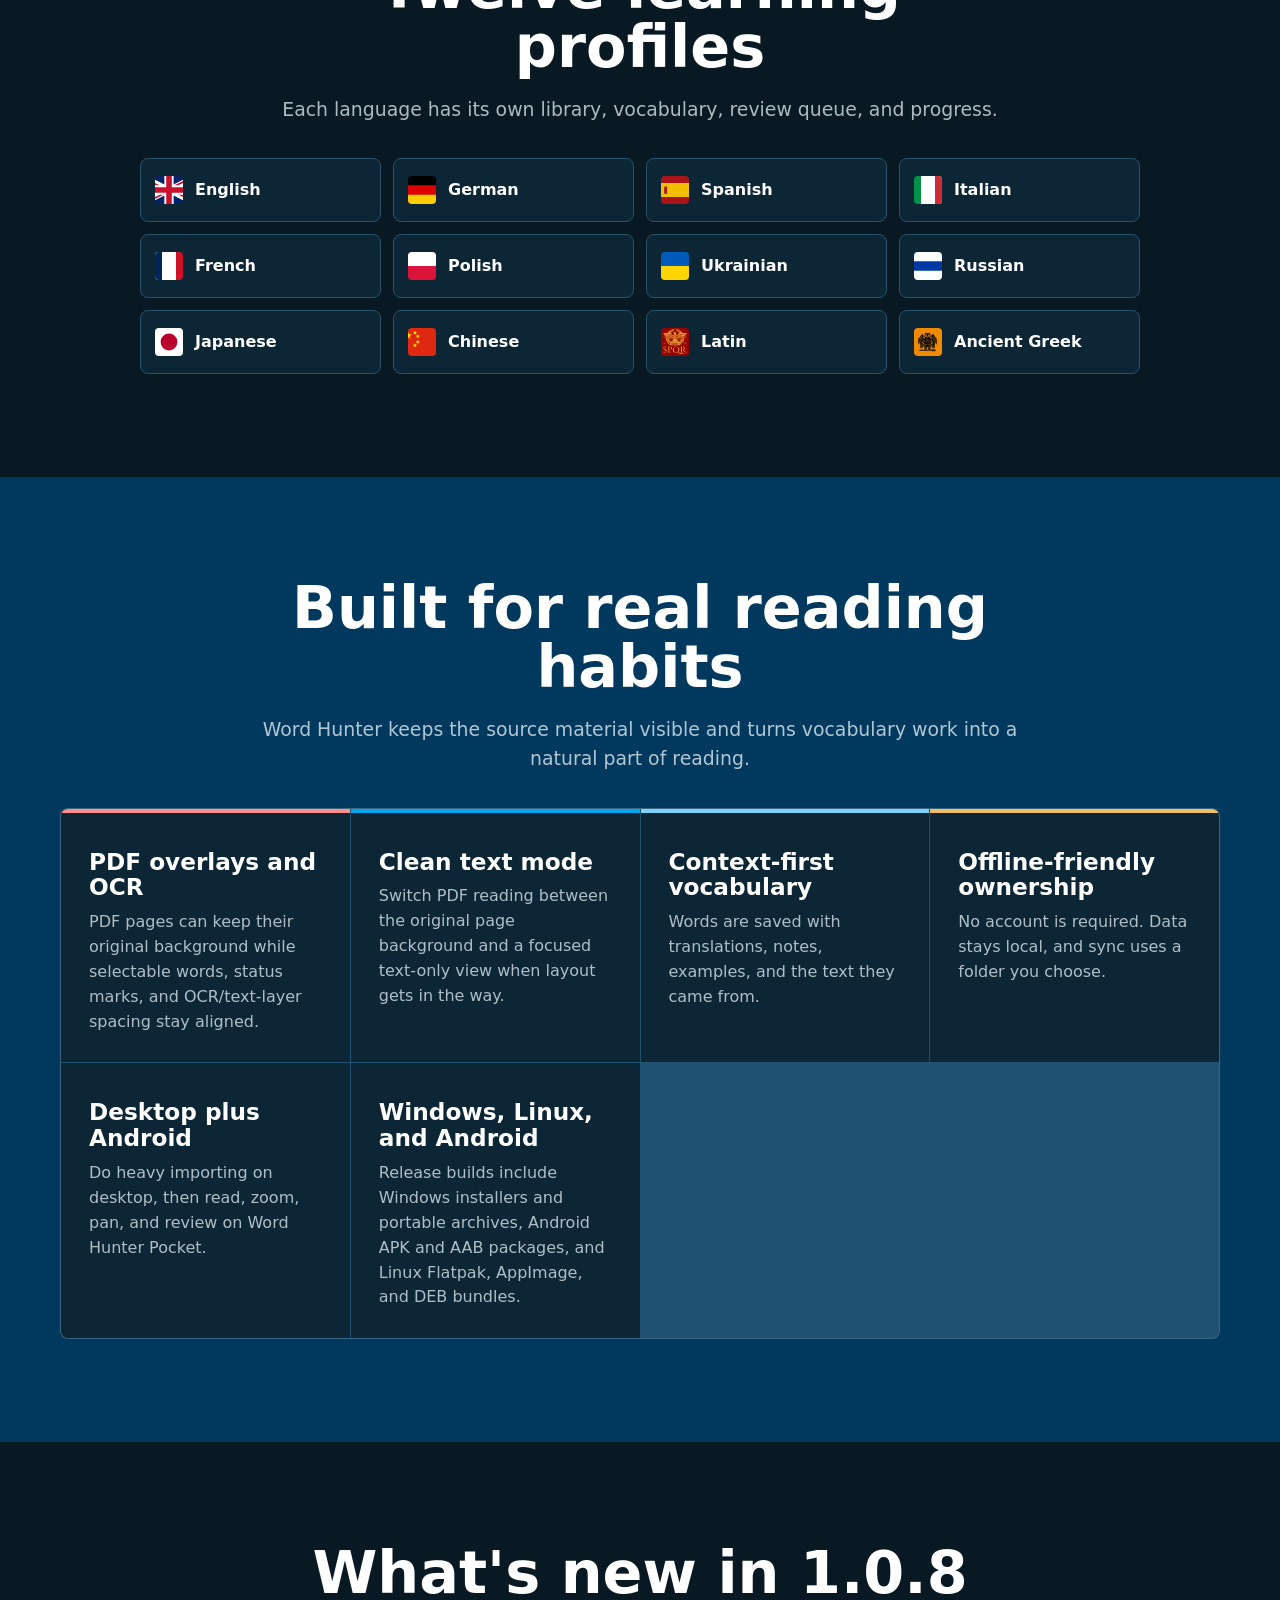
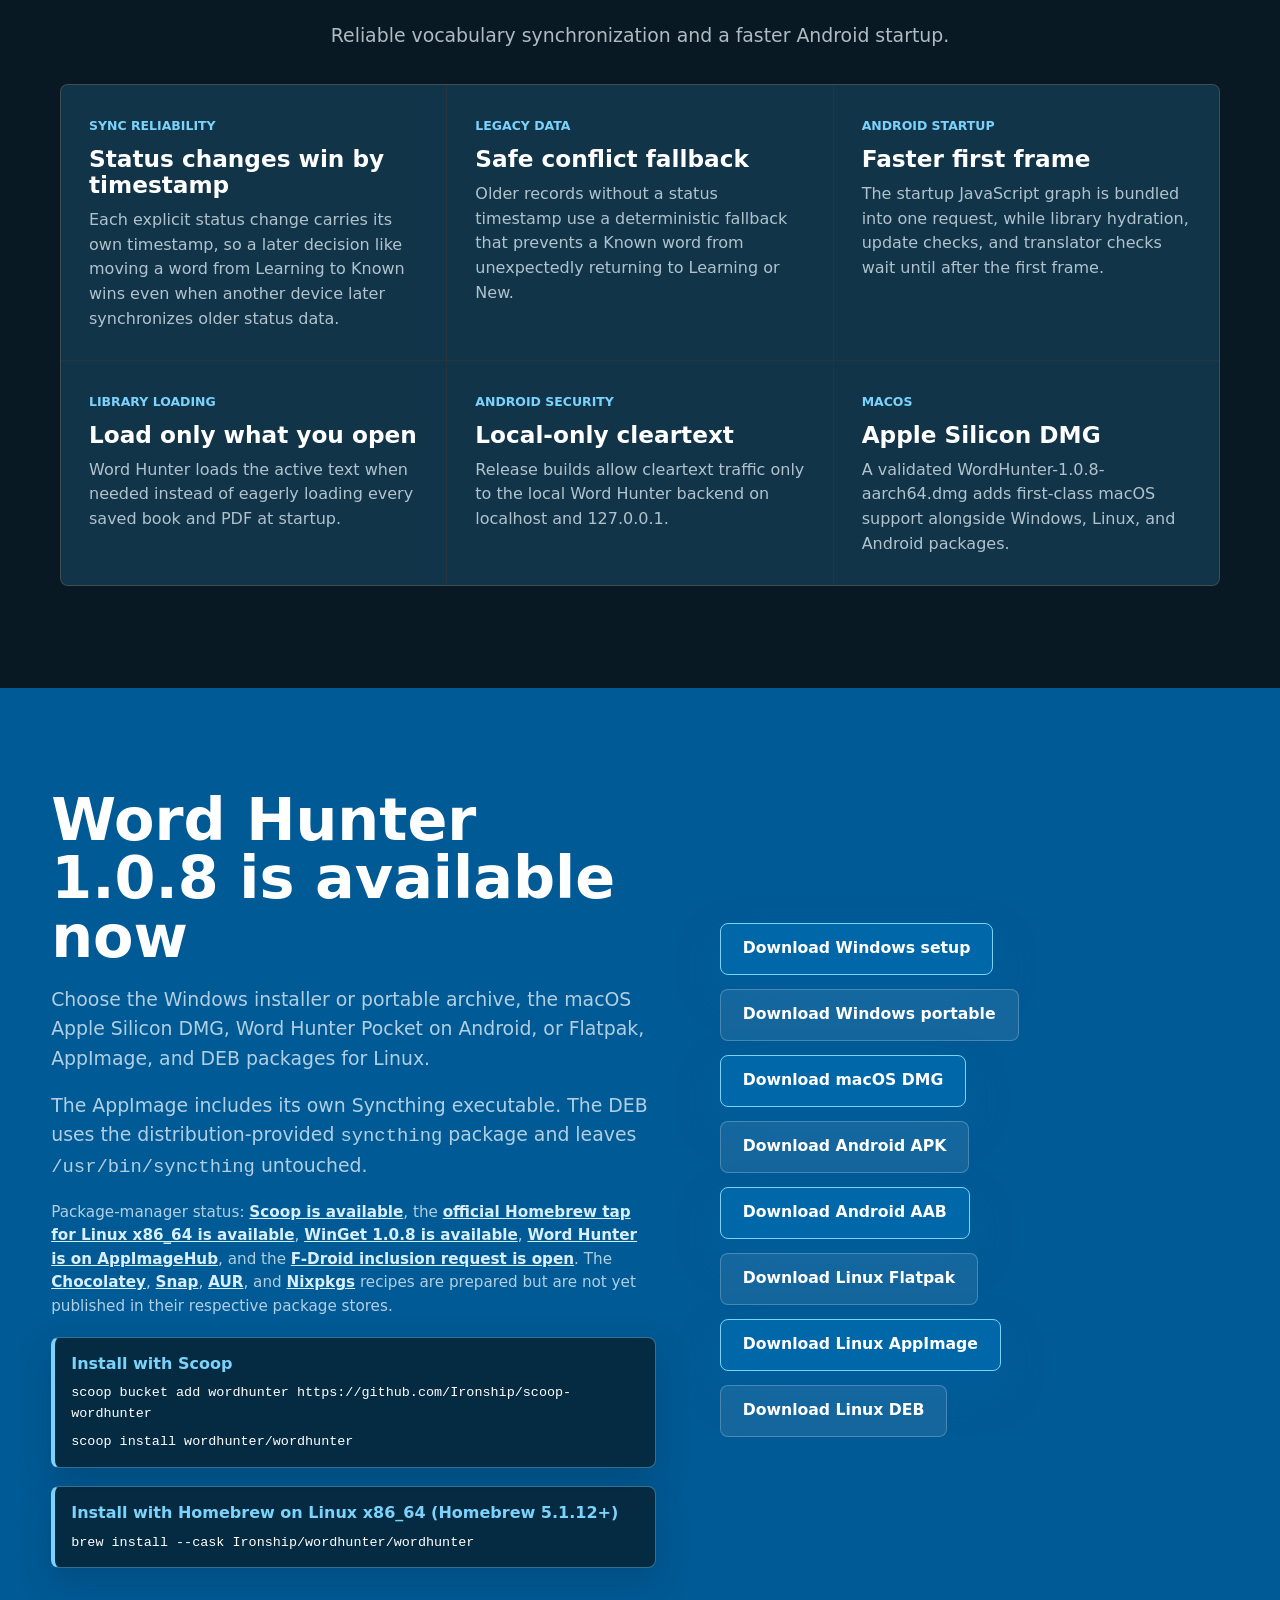
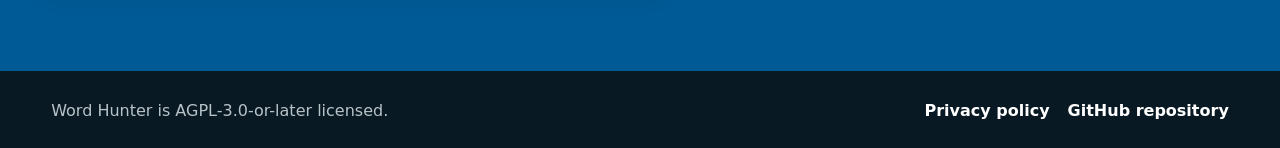
==== commit 77fd63db: "Update site to Word Hunter 1.0.8" ====
--- a/index.html
+++ b/index.html
@@ -20,7 +20,7 @@
         <a href="#screenshots">Screenshots</a>
         <a href="#languages">Languages</a>
         <a href="#features">Features</a>
-        <a href="#release">1.0.6</a>
+        <a href="#release">1.0.8</a>
         <a href="#download">Download</a>
       </nav>
     </header>
@@ -28,17 +28,17 @@
     <main id="top">
       <section class="hero" aria-labelledby="hero-title">
         <div class="hero-inner">
-          <p class="hero-version">Word Hunter 1.0.6 for Windows, macOS, Linux, and Android</p>
+          <p class="hero-version">Word Hunter 1.0.8 for Windows, macOS, Linux, and Android</p>
           <h1 id="hero-title">Read real texts. Turn every unknown word into a review.</h1>
           <p class="hero-copy">
             Word Hunter is a local-first reader, vocabulary trainer, PDF/OCR workspace, and SRS review tool for learners who want to study from real books, articles, subtitles, and scanned documents.
           </p>
           <aside class="release-warning" aria-label="Important upgrade warning">
-            <strong>Back up your words before installing 1.0.0.</strong>
-            <span>This release changes the storage and sync compatibility baseline. Export a JSON backup and keep a separate copy of your current Word Hunter data folder before upgrading.</span>
+            <strong>Back up your words before upgrading from older versions.</strong>
+            <span>Version 1.0.0 changed the storage and sync compatibility baseline. Export a JSON backup and keep a separate copy of your current Word Hunter data folder before upgrading.</span>
           </aside>
           <div class="hero-actions" role="group" aria-label="Primary actions">
-            <a class="button primary-button" href="https://github.com/Ironship/WordHunter/releases/tag/WordHunter1.0.6">Download 1.0.6</a>
+            <a class="button primary-button" href="https://github.com/Ironship/WordHunter/releases/tag/WordHunter1.0.8">Download 1.0.8</a>
             <a class="button secondary-button" href="#learning">See how it helps you learn</a>
           </div>
         </div>
@@ -257,69 +257,68 @@
             <p>Do heavy importing on desktop, then read, zoom, pan, and review on Word Hunter Pocket.</p>
           </article>
           <article>
-            <h3>Windows, macOS, Linux, and Android</h3>
-            <p>Release builds include Windows installers and portable archives, an Apple Silicon macOS DMG, Android APK and AAB packages, and Linux Flatpak, AppImage, and DEB bundles.</p>
+            <h3>Windows, Linux, and Android</h3>
+            <p>Release builds include Windows installers and portable archives, Android APK and AAB packages, and Linux Flatpak, AppImage, and DEB bundles.</p>
           </article>
         </div>
       </section>
 
       <section class="section release-section" id="release" aria-labelledby="release-title">
         <div class="section-heading">
-          <h2 id="release-title">What's new in 1.0.6</h2>
-          <p>A stable maintenance release focused on keeping the Reader predictable on desktop and Pocket.</p>
+          <h2 id="release-title">What's new in 1.0.8</h2>
+          <p>Reliable vocabulary synchronization and a faster Android startup.</p>
         </div>
         <div class="intro-grid">
           <article>
-            <span>Reader focus</span>
-            <h3>Continue from the current selection</h3>
-            <p>Page changes restore keyboard focus, and Play starts from the exact selected word or phrase occurrence.</p>
-          </article>
-          <article>
-            <span>Review timing</span>
-            <h3>Learn today, recall tomorrow</h3>
-            <p>Words first moved to Learning today no longer appear as in-text review prompts until the following day.</p>
-          </article>
-          <article>
-            <span>Pocket cards</span>
-            <h3>Clean scrolling under a fixed header</h3>
-            <p>Word-card buttons and fields remain below the selected-word heading while the card content scrolls.</p>
-          </article>
-          <article>
-            <span>Built-in readers</span>
-            <h3>Correct A1-B2 title headers</h3>
-            <p>Every bundled reader begins with its catalog title and a consistent Word Hunter Originals attribution.</p>
-          </article>
-          <article>
-            <span>Italian UI</span>
-            <h3>Corrected interface copy</h3>
-            <p>Incorrect and untranslated Italian labels were reviewed and corrected across the interface.</p>
-          </article>
-          <article>
-            <span>Downloads</span>
-            <h3>Eight validated release artifacts</h3>
-            <p>Windows setup and portable builds, an Apple Silicon macOS DMG, Android APK and AAB, and Linux Flatpak, AppImage, and DEB packages were built and validated by GitHub Actions.</p>
+            <span>Sync reliability</span>
+            <h3>Status changes win by timestamp</h3>
+            <p>Each explicit status change carries its own timestamp, so a later decision like moving a word from Learning to Known wins even when another device later synchronizes older status data.</p>
+          </article>
+          <article>
+            <span>Legacy data</span>
+            <h3>Safe conflict fallback</h3>
+            <p>Older records without a status timestamp use a deterministic fallback that prevents a Known word from unexpectedly returning to Learning or New.</p>
+          </article>
+          <article>
+            <span>Android startup</span>
+            <h3>Faster first frame</h3>
+            <p>The startup JavaScript graph is bundled into one request, while library hydration, update checks, and translator checks wait until after the first frame.</p>
+          </article>
+          <article>
+            <span>Library loading</span>
+            <h3>Load only what you open</h3>
+            <p>Word Hunter loads the active text when needed instead of eagerly loading every saved book and PDF at startup.</p>
+          </article>
+          <article>
+            <span>Android security</span>
+            <h3>Local-only cleartext</h3>
+            <p>Release builds allow cleartext traffic only to the local Word Hunter backend on localhost and 127.0.0.1.</p>
+          </article>
+          <article>
+            <span>macOS</span>
+            <h3>Apple Silicon DMG</h3>
+            <p>A validated WordHunter-1.0.8-aarch64.dmg adds first-class macOS support alongside Windows, Linux, and Android packages.</p>
           </article>
         </div>
       </section>
 
       <section class="section download-section" id="download" aria-labelledby="download-title">
         <div>
-          <h2 id="download-title">Word Hunter 1.0.6 is available now</h2>
-          <p>Choose the Windows installer or portable archive, download the Apple Silicon DMG for macOS, install Word Hunter Pocket on Android, or download Flatpak, AppImage, or DEB for Linux.</p>
+          <h2 id="download-title">Word Hunter 1.0.8 is available now</h2>
+          <p>Choose the Windows installer or portable archive, the macOS Apple Silicon DMG, Word Hunter Pocket on Android, or Flatpak, AppImage, and DEB packages for Linux.</p>
           <p>The AppImage includes its own Syncthing executable. The DEB uses the distribution-provided <code>syncthing</code> package and leaves <code>/usr/bin/syncthing</code> untouched.</p>
           <p class="channel-links">
             Package-manager status:
             <a href="https://github.com/Ironship/scoop-wordhunter">Scoop is available</a>,
             the <a href="https://github.com/Ironship/homebrew-wordhunter">official Homebrew tap for Linux x86_64 is available</a>,
-            <a href="https://github.com/microsoft/winget-pkgs/pull/401481">WinGet 1.0.6 is under review</a>,
-            <a href="https://github.com/AppImage/appimage.github.io/pull/3794">AppImageHub is under review</a>,
-            <a href="https://github.com/NixOS/nixpkgs/pull/543250">Nixpkgs is under review</a>,
+            <a href="https://github.com/microsoft/winget-pkgs/pull/410469">WinGet 1.0.8 is available</a>,
+            <a href="https://github.com/AppImage/appimage.github.io/pull/3794">Word Hunter is on AppImageHub</a>,
             and the
             <a href="https://gitlab.com/fdroid/rfp/-/work_items/4109">F-Droid inclusion request is open</a>.
-            Word Hunter Pocket is not currently listed on Google Play, and the direct Flatpak is not listed on Flathub.
             The <a href="https://github.com/Ironship/WordHunter/tree/main/packaging/chocolatey">Chocolatey</a>,
             <a href="https://github.com/Ironship/WordHunter/tree/main/packaging/snap">Snap</a>,
-            and <a href="https://github.com/Ironship/WordHunter/tree/main/packaging/aur">AUR</a>
+            <a href="https://github.com/Ironship/WordHunter/tree/main/packaging/aur">AUR</a>, and
+            <a href="https://github.com/Ironship/WordHunter/tree/main/packaging/nix">Nixpkgs</a>
             recipes are prepared but are not yet published in their respective package stores.
           </p>
           <div class="package-install" role="group" aria-label="Install Word Hunter with Scoop">
@@ -331,23 +330,16 @@
             <strong>Install with Homebrew on Linux x86_64 (Homebrew 5.1.12+)</strong>
             <code>brew install --cask Ironship/wordhunter/wordhunter</code>
           </div>
-          <div class="package-install" role="group" aria-label="Install Word Hunter on macOS">
-            <strong>Install on macOS (Apple Silicon)</strong>
-            <span>1. Open the DMG and drag Word Hunter to <b>Applications</b>.</span>
-            <span>2. Try to open Word Hunter. Because the app is ad-hoc signed and not notarized, macOS may block the first launch.</span>
-            <span>3. Open <b>System Settings -&gt; Privacy &amp; Security</b>.</span>
-            <span>4. Under <b>Security</b>, click <b>Open Anyway</b>, enter your password, and confirm <b>Open</b>.</span>
-            <span>macOS saves the approval for later launches. See <a href="https://support.apple.com/guide/mac-help/open-a-mac-app-from-an-unknown-developer-mh40616/mac">Apple's instructions</a>.</span>
-          </div>
         </div>
         <div class="download-actions">
-          <a class="button primary-button" href="https://github.com/Ironship/WordHunter/releases/download/WordHunter1.0.6/Word.Hunter.Setup.exe">Download Windows setup</a>
-          <a class="button secondary-button" href="https://github.com/Ironship/WordHunter/releases/download/WordHunter1.0.6/Word.Hunter.portable.zip">Download Windows portable</a>
-          <a class="button primary-button" href="https://github.com/Ironship/WordHunter/releases/download/WordHunter1.0.6/WordHunter-1.0.6-aarch64.dmg">Download macOS DMG</a>
-          <a class="button primary-button" href="https://github.com/Ironship/WordHunter/releases/download/WordHunter1.0.6/Word.Hunter.Pocket.debug.apk">Download Android APK</a>
-          <a class="button secondary-button" href="https://github.com/Ironship/WordHunter/releases/download/WordHunter1.0.6/WordHunter.flatpak">Download Linux Flatpak</a>
-          <a class="button primary-button" href="https://github.com/Ironship/WordHunter/releases/download/WordHunter1.0.6/WordHunter-1.0.6-x86_64.AppImage">Download Linux AppImage</a>
-          <a class="button secondary-button" href="https://github.com/Ironship/WordHunter/releases/download/WordHunter1.0.6/word-hunter_1.0.6_amd64.deb">Download Linux DEB</a>
+          <a class="button primary-button" href="https://github.com/Ironship/WordHunter/releases/download/WordHunter1.0.8/Word.Hunter.Setup.exe">Download Windows setup</a>
+          <a class="button secondary-button" href="https://github.com/Ironship/WordHunter/releases/download/WordHunter1.0.8/Word.Hunter.portable.zip">Download Windows portable</a>
+          <a class="button primary-button" href="https://github.com/Ironship/WordHunter/releases/download/WordHunter1.0.8/WordHunter-1.0.8-aarch64.dmg">Download macOS DMG</a>
+          <a class="button secondary-button" href="https://github.com/Ironship/WordHunter/releases/download/WordHunter1.0.8/Word.Hunter.Pocket.debug.apk">Download Android APK</a>
+          <a class="button primary-button" href="https://github.com/Ironship/WordHunter/releases/download/WordHunter1.0.8/Word.Hunter.Pocket.release.aab">Download Android AAB</a>
+          <a class="button secondary-button" href="https://github.com/Ironship/WordHunter/releases/download/WordHunter1.0.8/WordHunter.flatpak">Download Linux Flatpak</a>
+          <a class="button primary-button" href="https://github.com/Ironship/WordHunter/releases/download/WordHunter1.0.8/WordHunter-1.0.8-x86_64.AppImage">Download Linux AppImage</a>
+          <a class="button secondary-button" href="https://github.com/Ironship/WordHunter/releases/download/WordHunter1.0.8/word-hunter_1.0.8_amd64.deb">Download Linux DEB</a>
         </div>
       </section>
     </main>
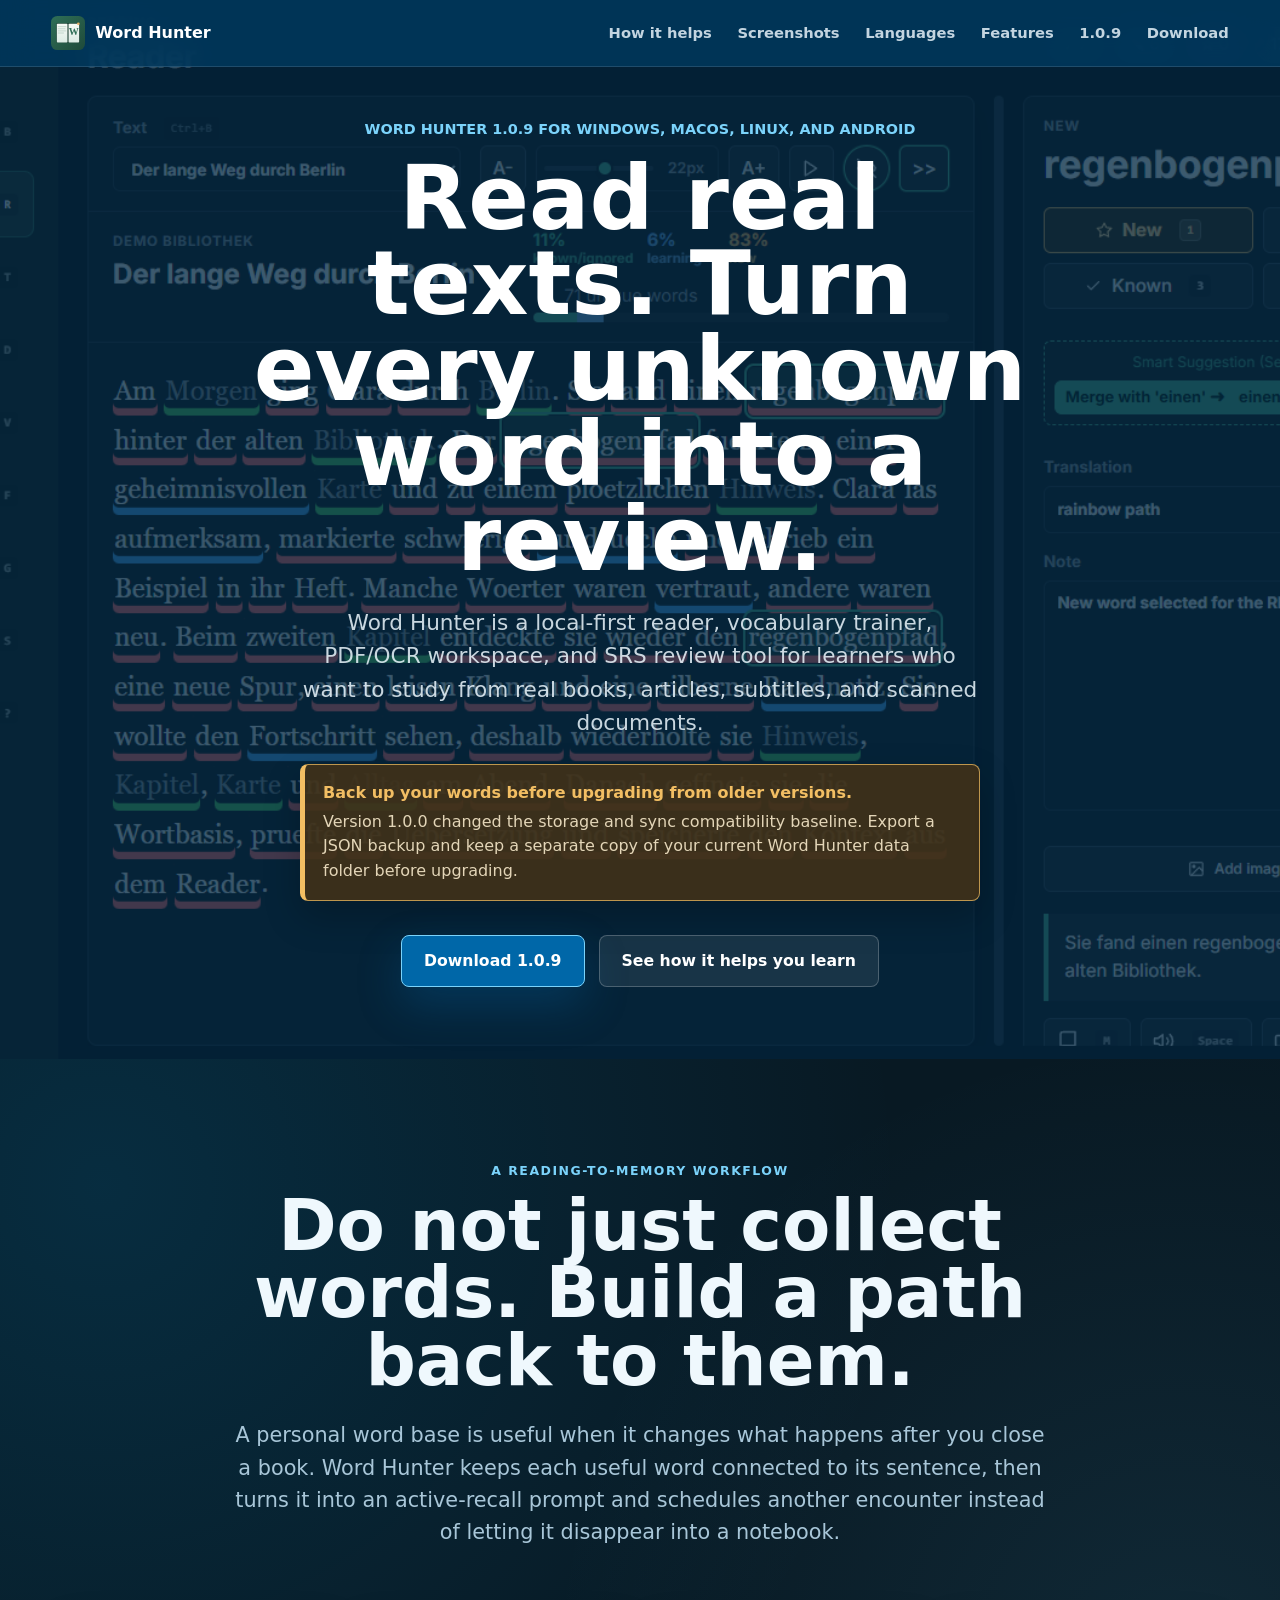
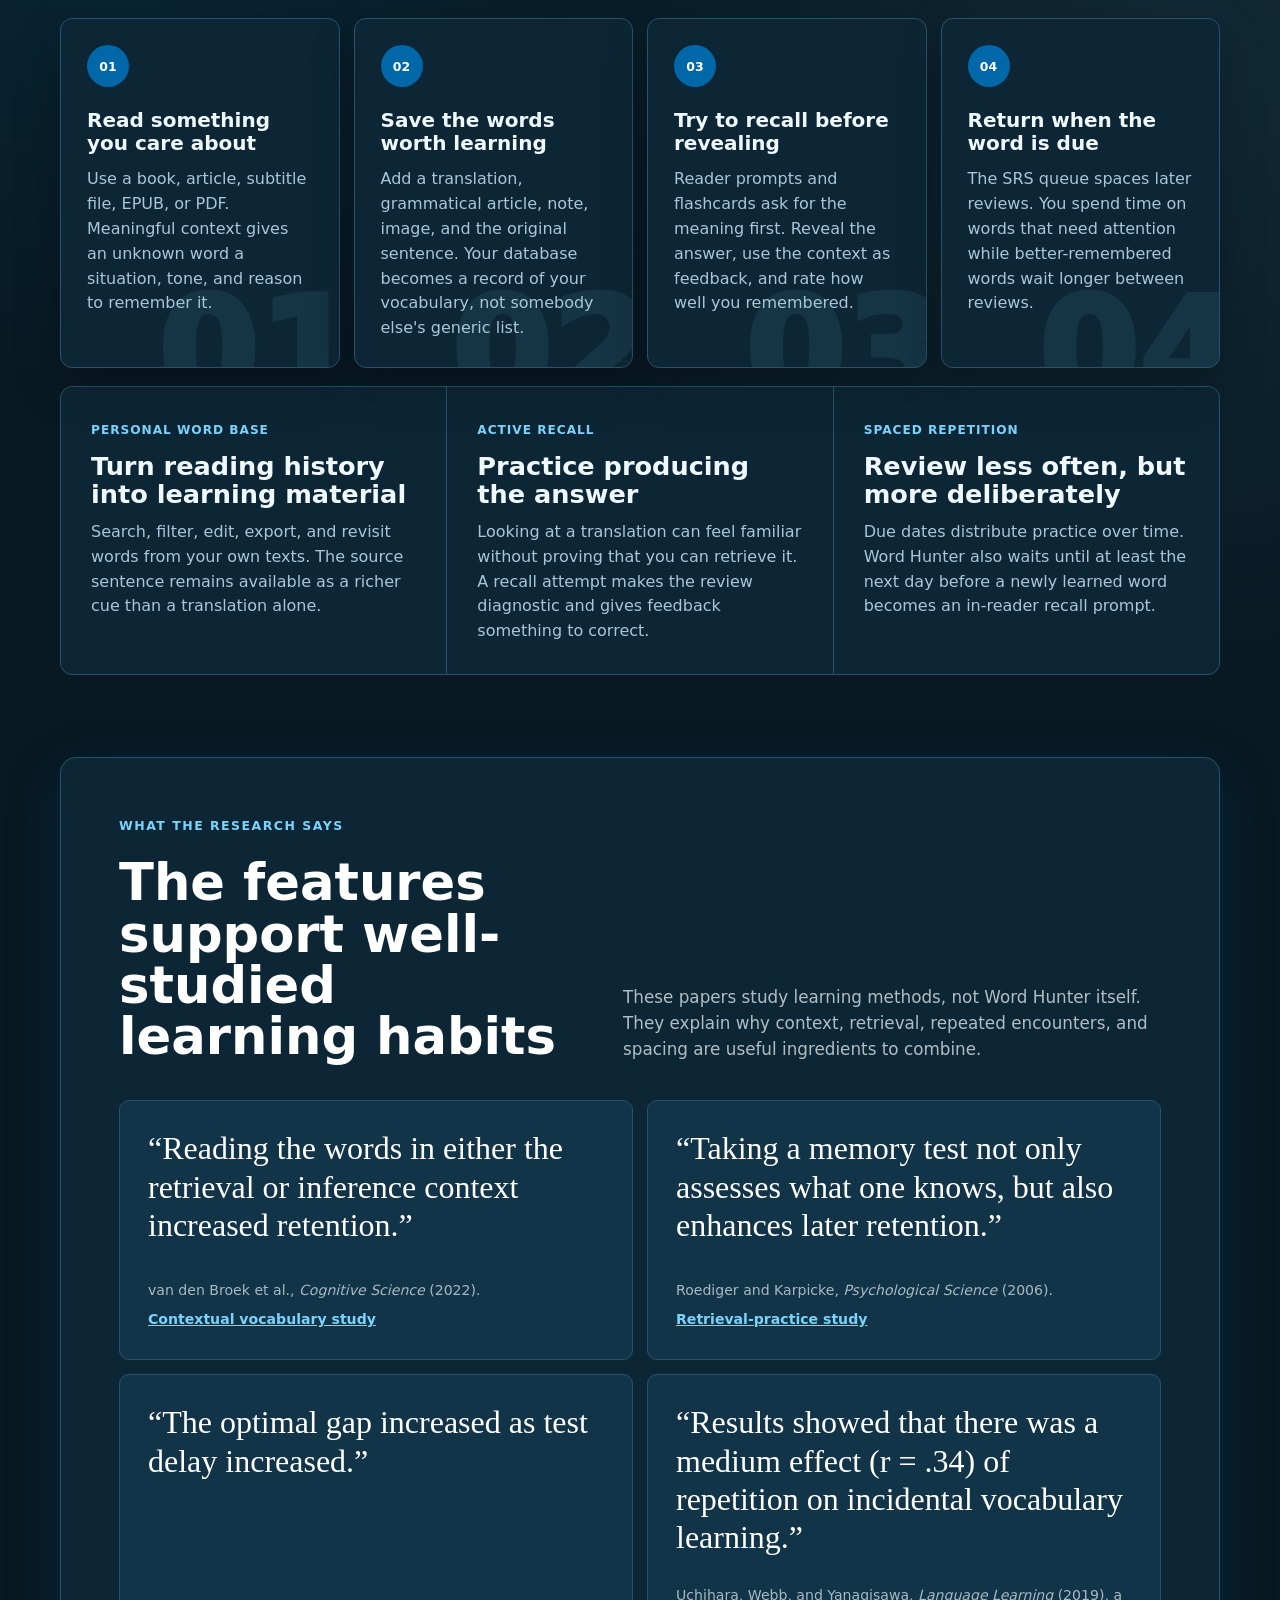
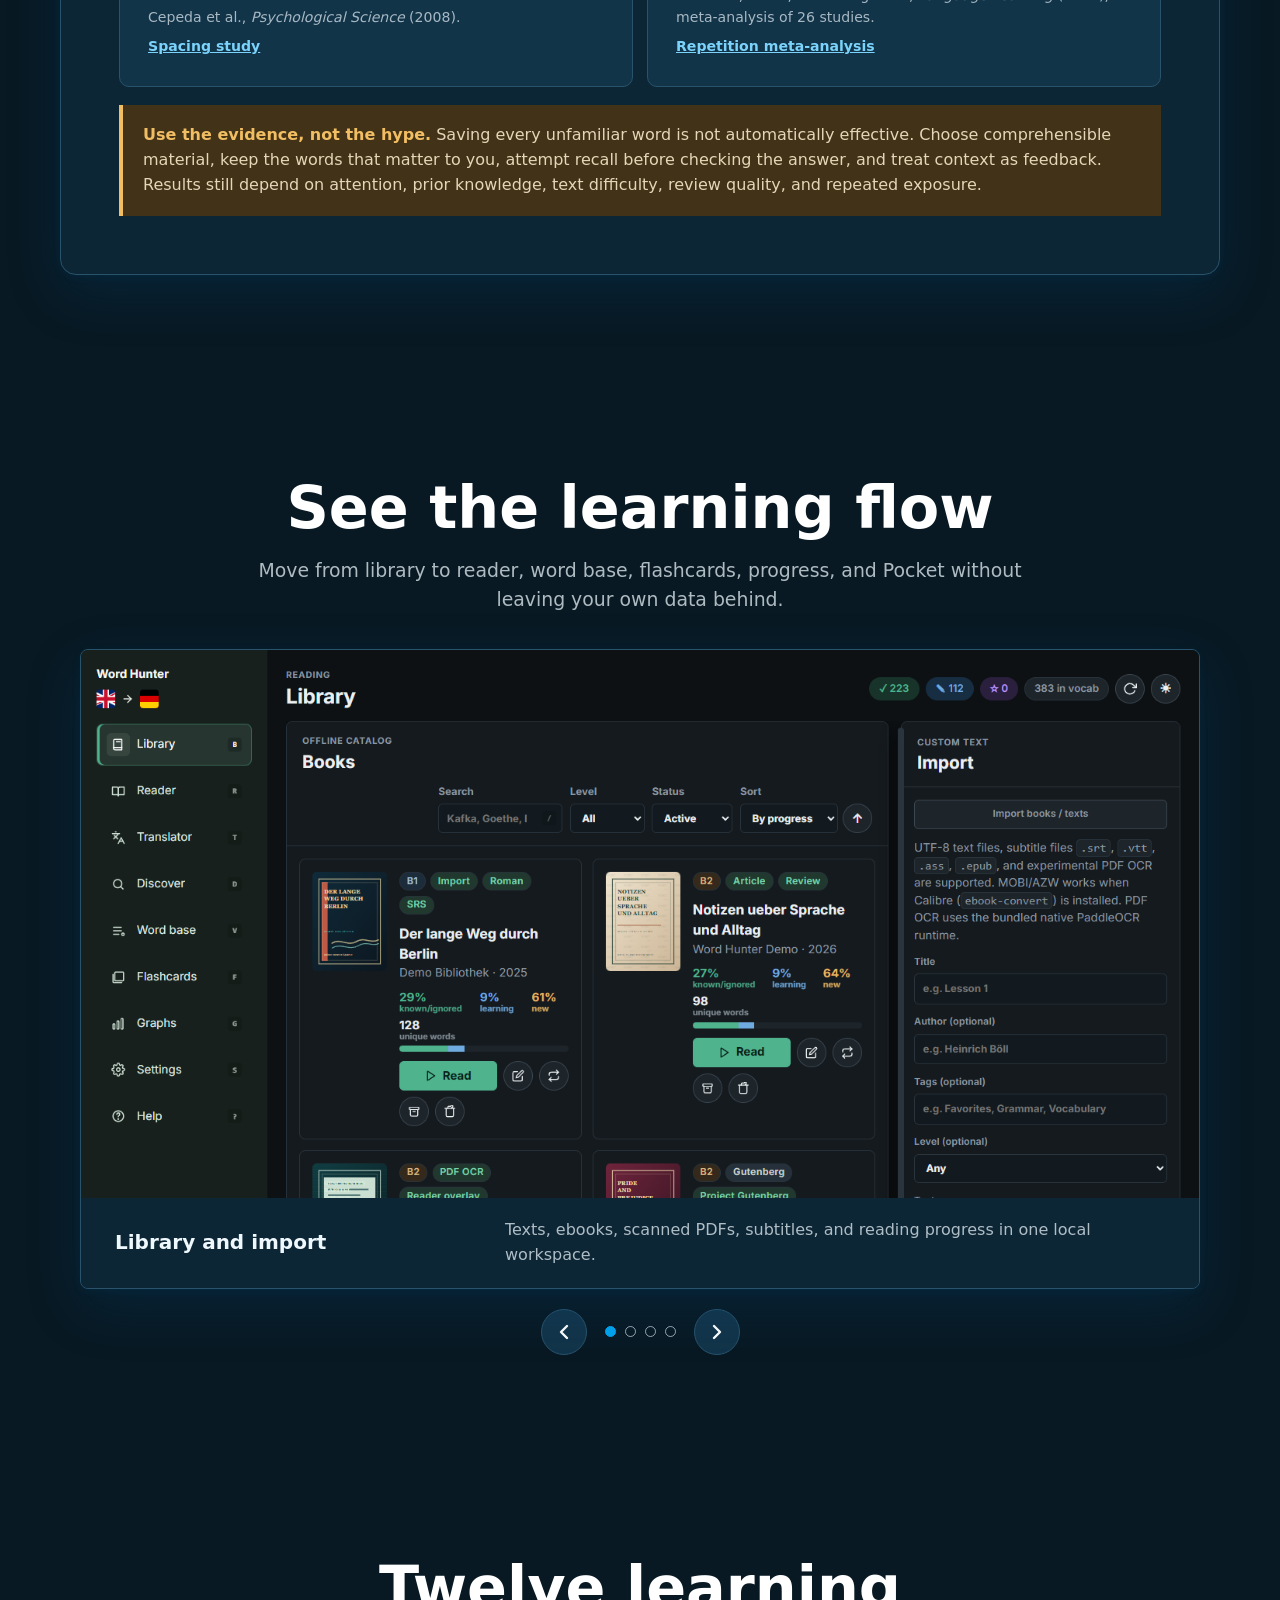
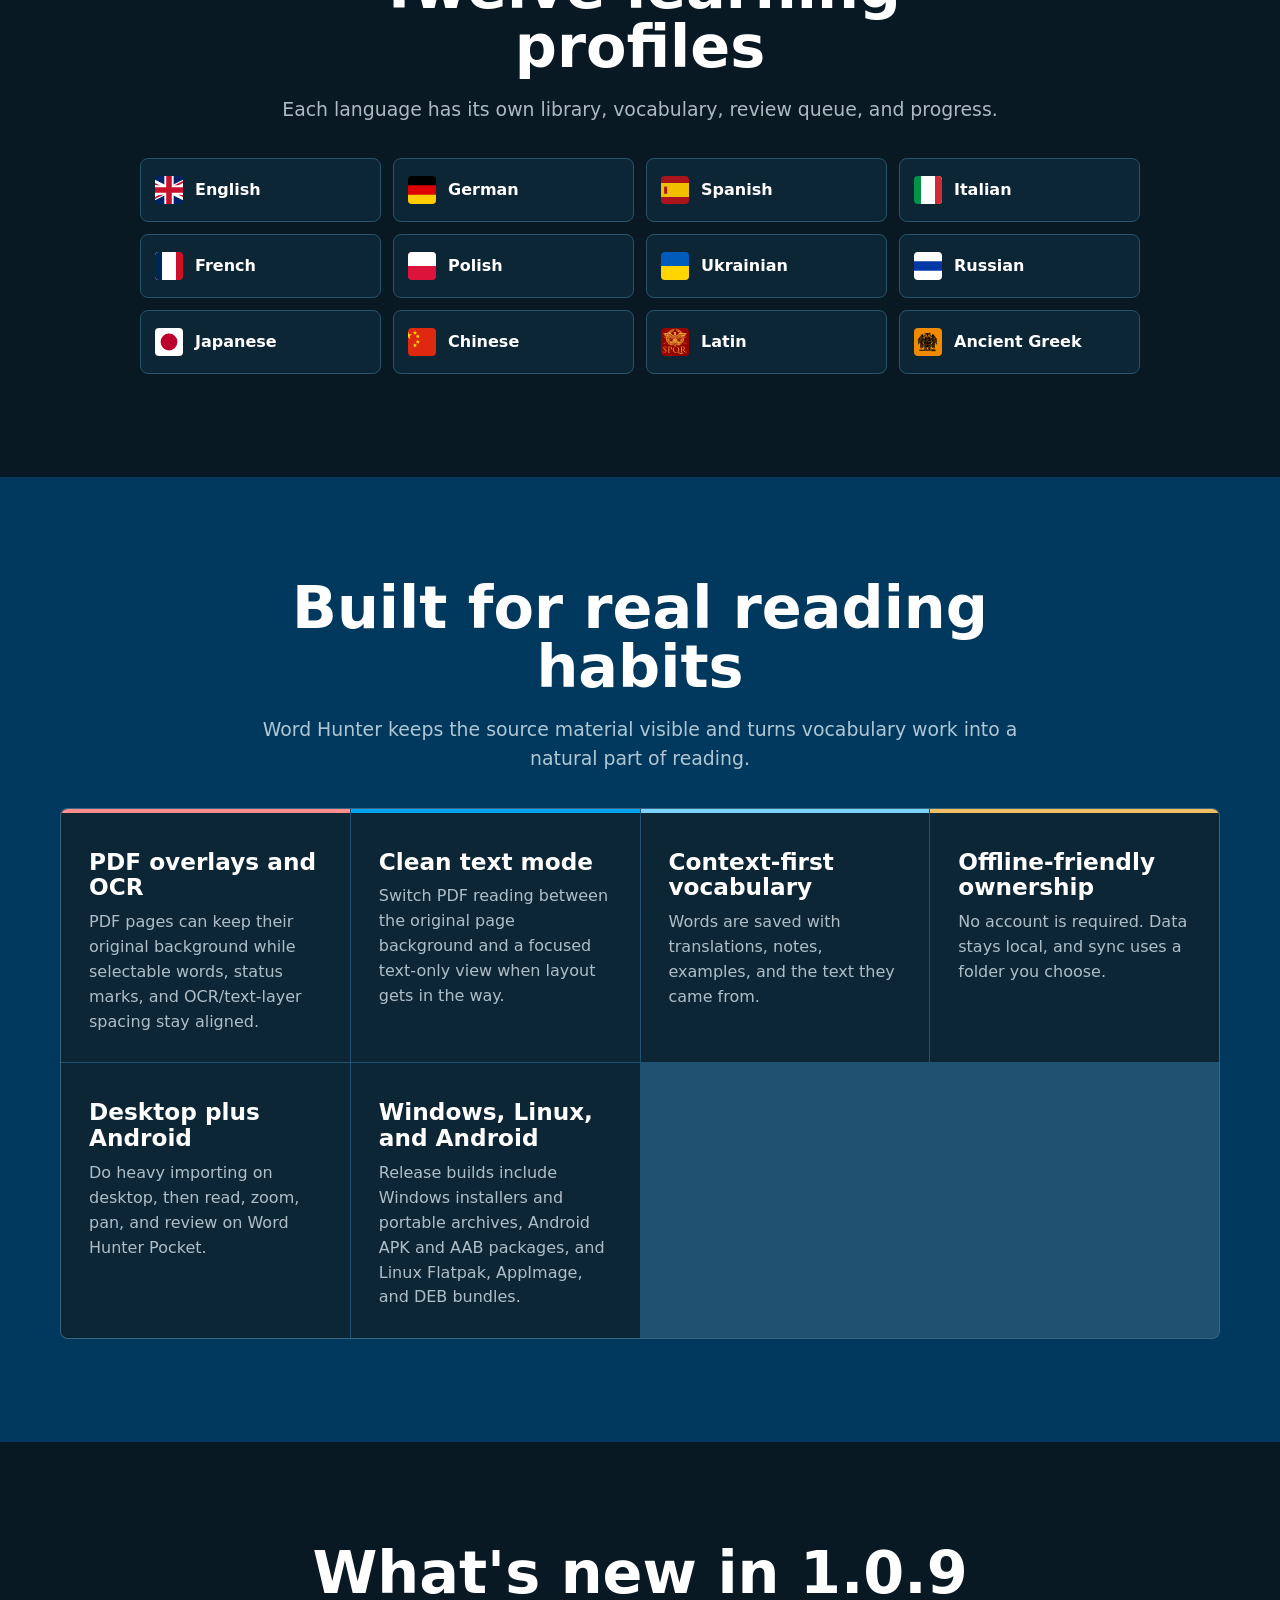
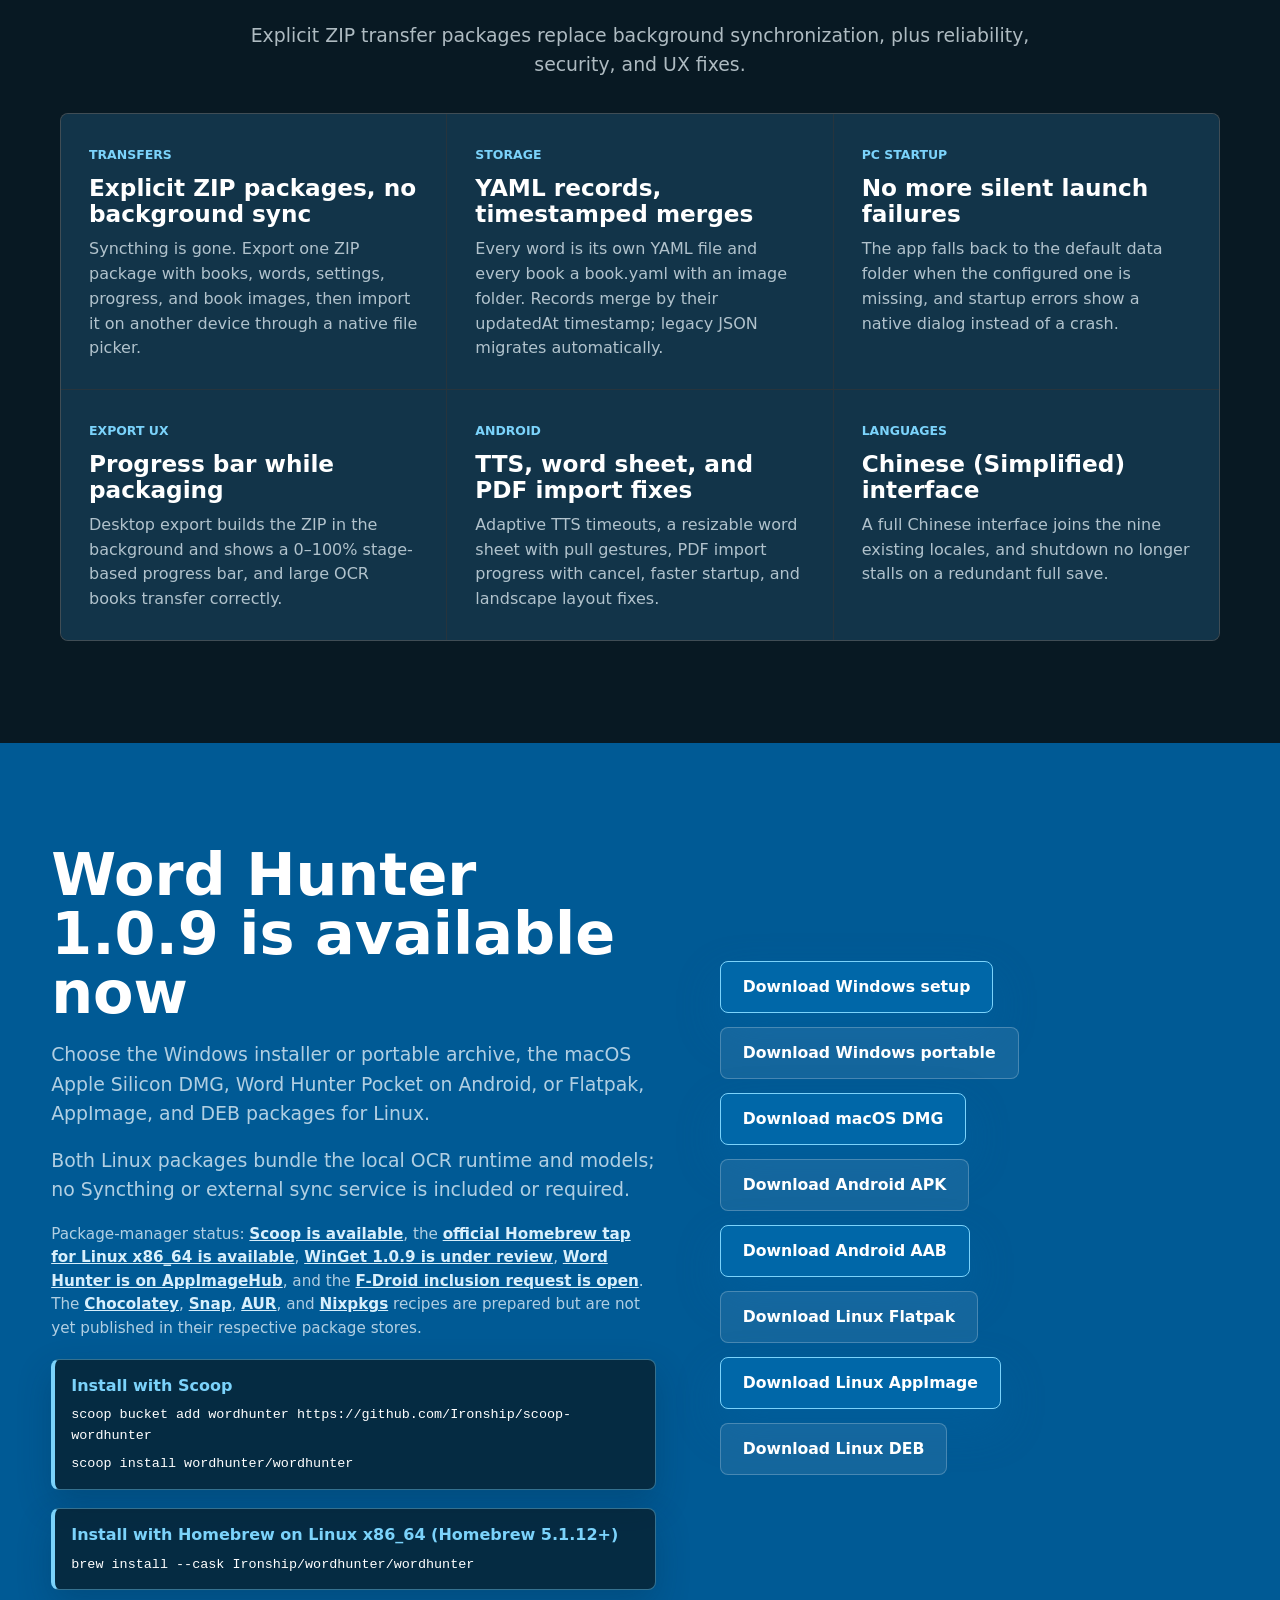
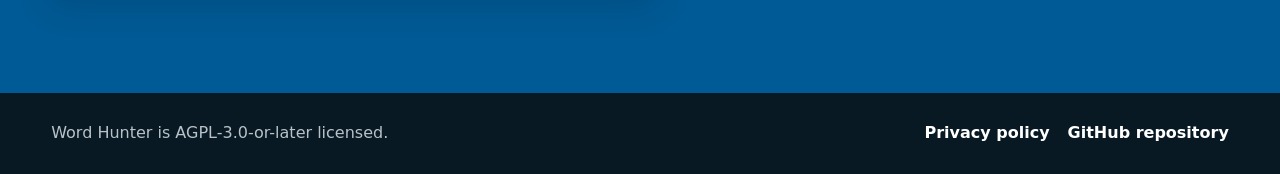
==== commit 7a6aaf1f: "Update site to Word Hunter 1.0.9" ====
--- a/index.html
+++ b/index.html
@@ -20,7 +20,7 @@
         <a href="#screenshots">Screenshots</a>
         <a href="#languages">Languages</a>
         <a href="#features">Features</a>
-        <a href="#release">1.0.8</a>
+        <a href="#release">1.0.9</a>
         <a href="#download">Download</a>
       </nav>
     </header>
@@ -28,7 +28,7 @@
     <main id="top">
       <section class="hero" aria-labelledby="hero-title">
         <div class="hero-inner">
-          <p class="hero-version">Word Hunter 1.0.8 for Windows, macOS, Linux, and Android</p>
+          <p class="hero-version">Word Hunter 1.0.9 for Windows, macOS, Linux, and Android</p>
           <h1 id="hero-title">Read real texts. Turn every unknown word into a review.</h1>
           <p class="hero-copy">
             Word Hunter is a local-first reader, vocabulary trainer, PDF/OCR workspace, and SRS review tool for learners who want to study from real books, articles, subtitles, and scanned documents.
@@ -38,7 +38,7 @@
             <span>Version 1.0.0 changed the storage and sync compatibility baseline. Export a JSON backup and keep a separate copy of your current Word Hunter data folder before upgrading.</span>
           </aside>
           <div class="hero-actions" role="group" aria-label="Primary actions">
-            <a class="button primary-button" href="https://github.com/Ironship/WordHunter/releases/tag/WordHunter1.0.8">Download 1.0.8</a>
+            <a class="button primary-button" href="https://github.com/Ironship/WordHunter/releases/tag/WordHunter1.0.9">Download 1.0.9</a>
             <a class="button secondary-button" href="#learning">See how it helps you learn</a>
           </div>
         </div>
@@ -265,53 +265,53 @@
 
       <section class="section release-section" id="release" aria-labelledby="release-title">
         <div class="section-heading">
-          <h2 id="release-title">What's new in 1.0.8</h2>
-          <p>Reliable vocabulary synchronization and a faster Android startup.</p>
+          <h2 id="release-title">What's new in 1.0.9</h2>
+          <p>Explicit ZIP transfer packages replace background synchronization, plus reliability, security, and UX fixes.</p>
         </div>
         <div class="intro-grid">
           <article>
-            <span>Sync reliability</span>
-            <h3>Status changes win by timestamp</h3>
-            <p>Each explicit status change carries its own timestamp, so a later decision like moving a word from Learning to Known wins even when another device later synchronizes older status data.</p>
-          </article>
-          <article>
-            <span>Legacy data</span>
-            <h3>Safe conflict fallback</h3>
-            <p>Older records without a status timestamp use a deterministic fallback that prevents a Known word from unexpectedly returning to Learning or New.</p>
-          </article>
-          <article>
-            <span>Android startup</span>
-            <h3>Faster first frame</h3>
-            <p>The startup JavaScript graph is bundled into one request, while library hydration, update checks, and translator checks wait until after the first frame.</p>
-          </article>
-          <article>
-            <span>Library loading</span>
-            <h3>Load only what you open</h3>
-            <p>Word Hunter loads the active text when needed instead of eagerly loading every saved book and PDF at startup.</p>
-          </article>
-          <article>
-            <span>Android security</span>
-            <h3>Local-only cleartext</h3>
-            <p>Release builds allow cleartext traffic only to the local Word Hunter backend on localhost and 127.0.0.1.</p>
-          </article>
-          <article>
-            <span>macOS</span>
-            <h3>Apple Silicon DMG</h3>
-            <p>A validated WordHunter-1.0.8-aarch64.dmg adds first-class macOS support alongside Windows, Linux, and Android packages.</p>
+            <span>Transfers</span>
+            <h3>Explicit ZIP packages, no background sync</h3>
+            <p>Syncthing is gone. Export one ZIP package with books, words, settings, progress, and book images, then import it on another device through a native file picker.</p>
+          </article>
+          <article>
+            <span>Storage</span>
+            <h3>YAML records, timestamped merges</h3>
+            <p>Every word is its own YAML file and every book a book.yaml with an image folder. Records merge by their updatedAt timestamp; legacy JSON migrates automatically.</p>
+          </article>
+          <article>
+            <span>PC startup</span>
+            <h3>No more silent launch failures</h3>
+            <p>The app falls back to the default data folder when the configured one is missing, and startup errors show a native dialog instead of a crash.</p>
+          </article>
+          <article>
+            <span>Export UX</span>
+            <h3>Progress bar while packaging</h3>
+            <p>Desktop export builds the ZIP in the background and shows a 0–100% stage-based progress bar, and large OCR books transfer correctly.</p>
+          </article>
+          <article>
+            <span>Android</span>
+            <h3>TTS, word sheet, and PDF import fixes</h3>
+            <p>Adaptive TTS timeouts, a resizable word sheet with pull gestures, PDF import progress with cancel, faster startup, and landscape layout fixes.</p>
+          </article>
+          <article>
+            <span>Languages</span>
+            <h3>Chinese (Simplified) interface</h3>
+            <p>A full Chinese interface joins the nine existing locales, and shutdown no longer stalls on a redundant full save.</p>
           </article>
         </div>
       </section>
 
       <section class="section download-section" id="download" aria-labelledby="download-title">
         <div>
-          <h2 id="download-title">Word Hunter 1.0.8 is available now</h2>
+          <h2 id="download-title">Word Hunter 1.0.9 is available now</h2>
           <p>Choose the Windows installer or portable archive, the macOS Apple Silicon DMG, Word Hunter Pocket on Android, or Flatpak, AppImage, and DEB packages for Linux.</p>
-          <p>The AppImage includes its own Syncthing executable. The DEB uses the distribution-provided <code>syncthing</code> package and leaves <code>/usr/bin/syncthing</code> untouched.</p>
+          <p>Both Linux packages bundle the local OCR runtime and models; no Syncthing or external sync service is included or required.</p>
           <p class="channel-links">
             Package-manager status:
             <a href="https://github.com/Ironship/scoop-wordhunter">Scoop is available</a>,
             the <a href="https://github.com/Ironship/homebrew-wordhunter">official Homebrew tap for Linux x86_64 is available</a>,
-            <a href="https://github.com/microsoft/winget-pkgs/pull/410469">WinGet 1.0.8 is available</a>,
+            <a href="https://github.com/microsoft/winget-pkgs/pull/411263">WinGet 1.0.9 is under review</a>,
             <a href="https://github.com/AppImage/appimage.github.io/pull/3794">Word Hunter is on AppImageHub</a>,
             and the
             <a href="https://gitlab.com/fdroid/rfp/-/work_items/4109">F-Droid inclusion request is open</a>.
@@ -332,14 +332,14 @@
           </div>
         </div>
         <div class="download-actions">
-          <a class="button primary-button" href="https://github.com/Ironship/WordHunter/releases/download/WordHunter1.0.8/Word.Hunter.Setup.exe">Download Windows setup</a>
-          <a class="button secondary-button" href="https://github.com/Ironship/WordHunter/releases/download/WordHunter1.0.8/Word.Hunter.portable.zip">Download Windows portable</a>
-          <a class="button primary-button" href="https://github.com/Ironship/WordHunter/releases/download/WordHunter1.0.8/WordHunter-1.0.8-aarch64.dmg">Download macOS DMG</a>
-          <a class="button secondary-button" href="https://github.com/Ironship/WordHunter/releases/download/WordHunter1.0.8/Word.Hunter.Pocket.debug.apk">Download Android APK</a>
-          <a class="button primary-button" href="https://github.com/Ironship/WordHunter/releases/download/WordHunter1.0.8/Word.Hunter.Pocket.release.aab">Download Android AAB</a>
-          <a class="button secondary-button" href="https://github.com/Ironship/WordHunter/releases/download/WordHunter1.0.8/WordHunter.flatpak">Download Linux Flatpak</a>
-          <a class="button primary-button" href="https://github.com/Ironship/WordHunter/releases/download/WordHunter1.0.8/WordHunter-1.0.8-x86_64.AppImage">Download Linux AppImage</a>
-          <a class="button secondary-button" href="https://github.com/Ironship/WordHunter/releases/download/WordHunter1.0.8/word-hunter_1.0.8_amd64.deb">Download Linux DEB</a>
+          <a class="button primary-button" href="https://github.com/Ironship/WordHunter/releases/download/WordHunter1.0.9/Word.Hunter.Setup.exe">Download Windows setup</a>
+          <a class="button secondary-button" href="https://github.com/Ironship/WordHunter/releases/download/WordHunter1.0.9/Word.Hunter.portable.zip">Download Windows portable</a>
+          <a class="button primary-button" href="https://github.com/Ironship/WordHunter/releases/download/WordHunter1.0.9/WordHunter-1.0.9-aarch64.dmg">Download macOS DMG</a>
+          <a class="button secondary-button" href="https://github.com/Ironship/WordHunter/releases/download/WordHunter1.0.9/Word.Hunter.Pocket.debug.apk">Download Android APK</a>
+          <a class="button primary-button" href="https://github.com/Ironship/WordHunter/releases/download/WordHunter1.0.9/Word.Hunter.Pocket.release.aab">Download Android AAB</a>
+          <a class="button secondary-button" href="https://github.com/Ironship/WordHunter/releases/download/WordHunter1.0.9/WordHunter.flatpak">Download Linux Flatpak</a>
+          <a class="button primary-button" href="https://github.com/Ironship/WordHunter/releases/download/WordHunter1.0.9/WordHunter-1.0.9-x86_64.AppImage">Download Linux AppImage</a>
+          <a class="button secondary-button" href="https://github.com/Ironship/WordHunter/releases/download/WordHunter1.0.9/word-hunter_1.0.9_amd64.deb">Download Linux DEB</a>
         </div>
       </section>
     </main>
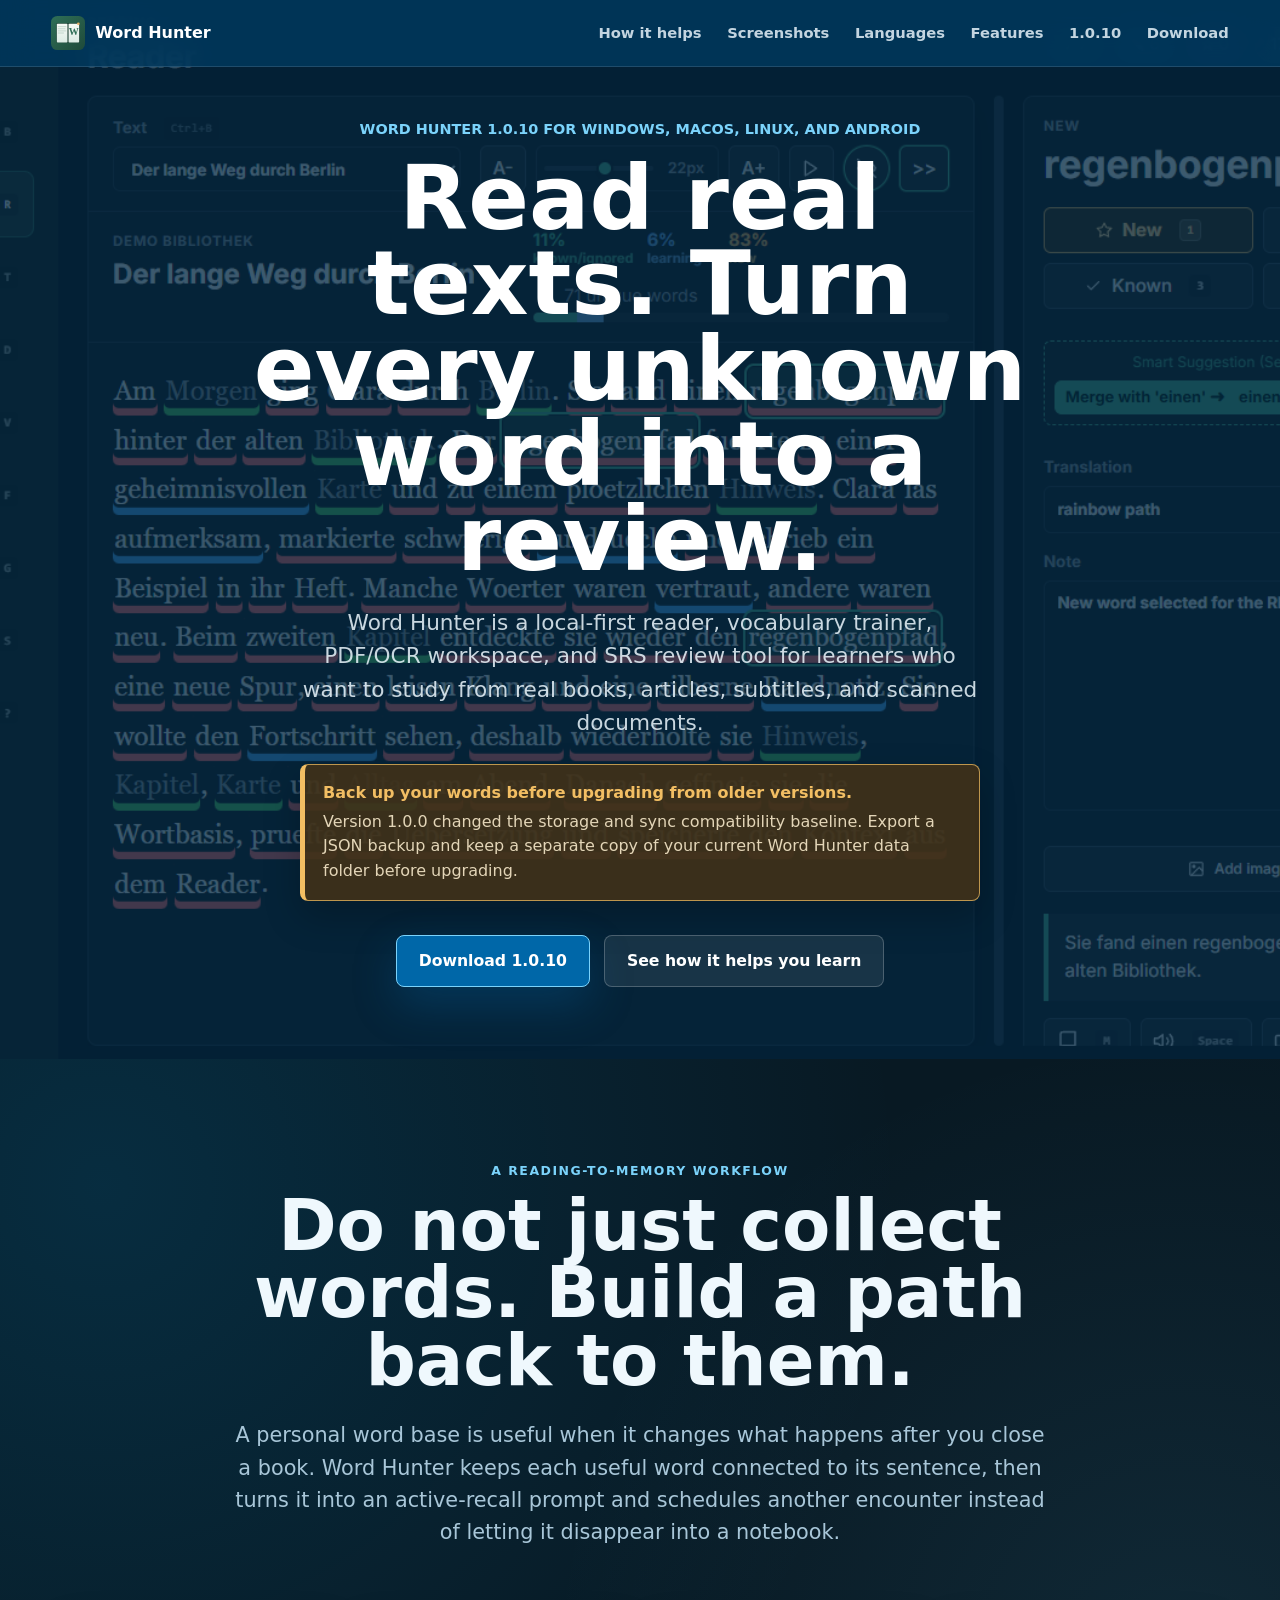
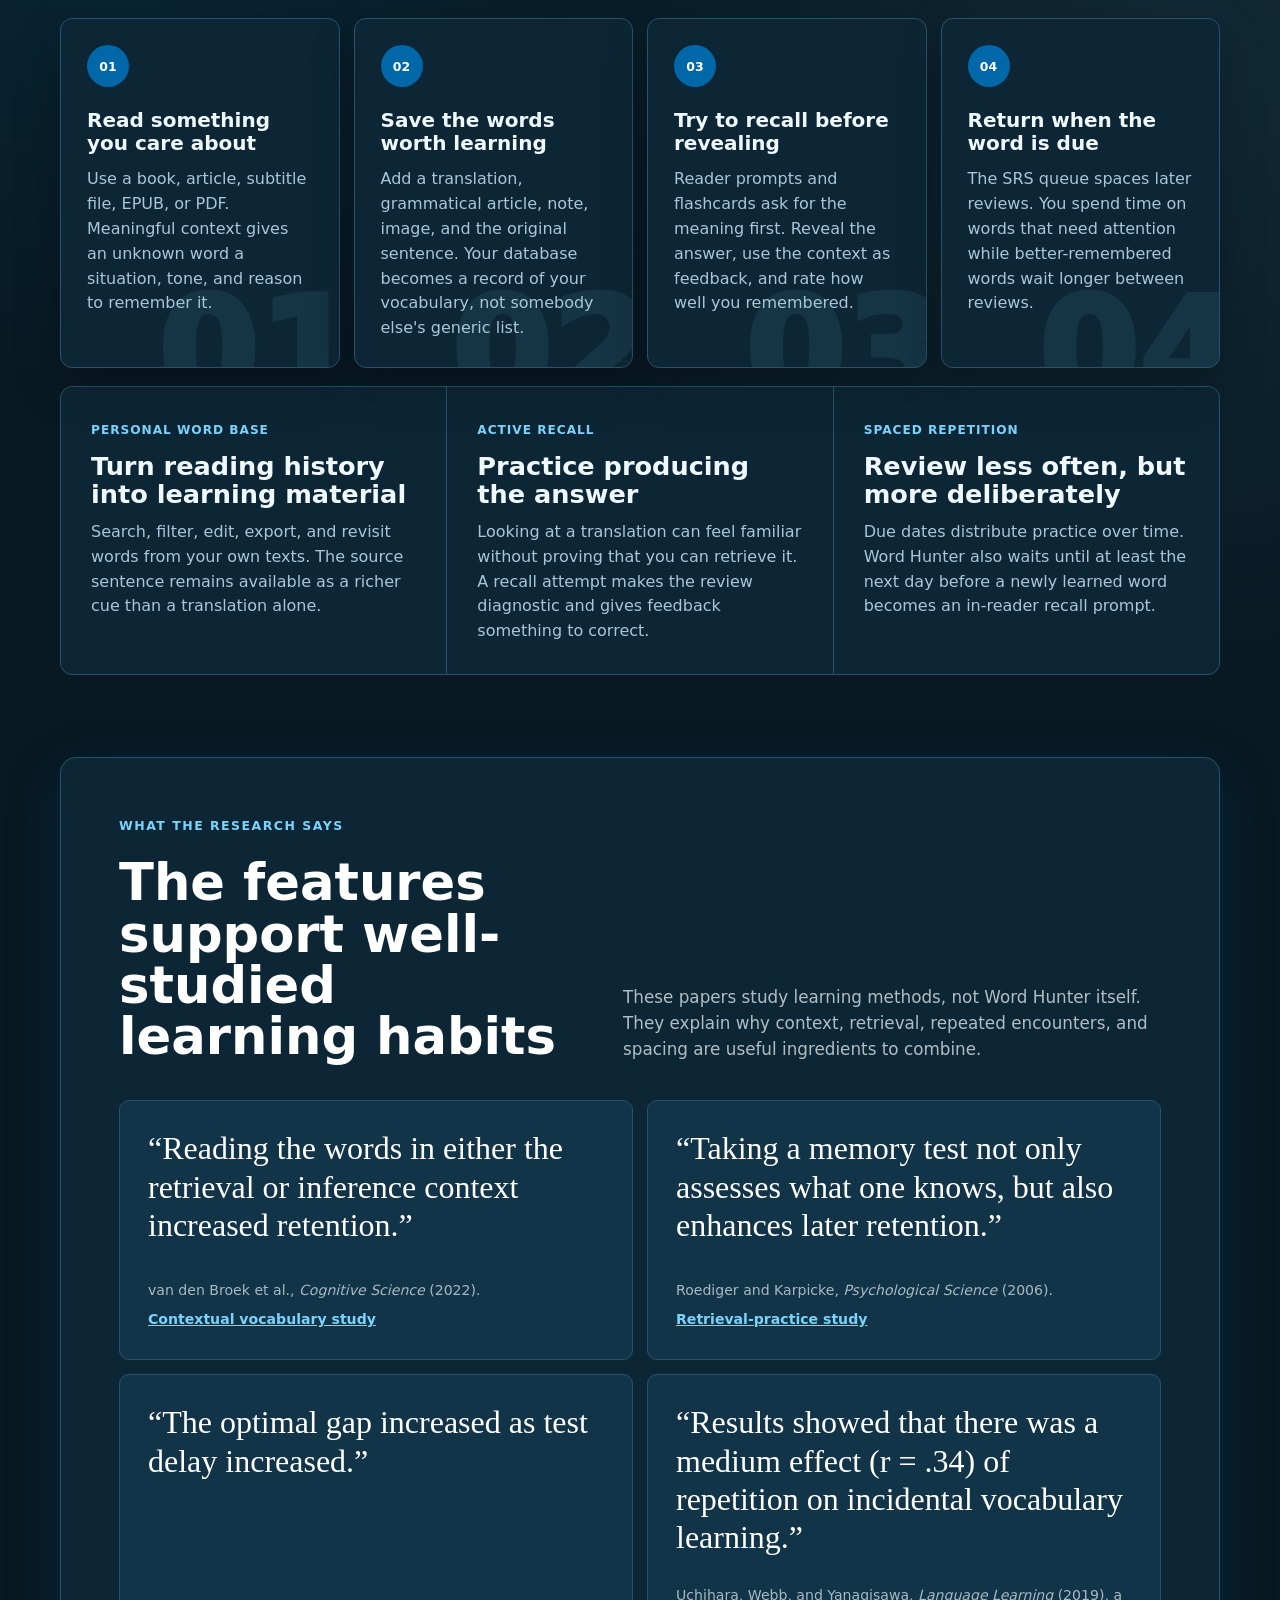
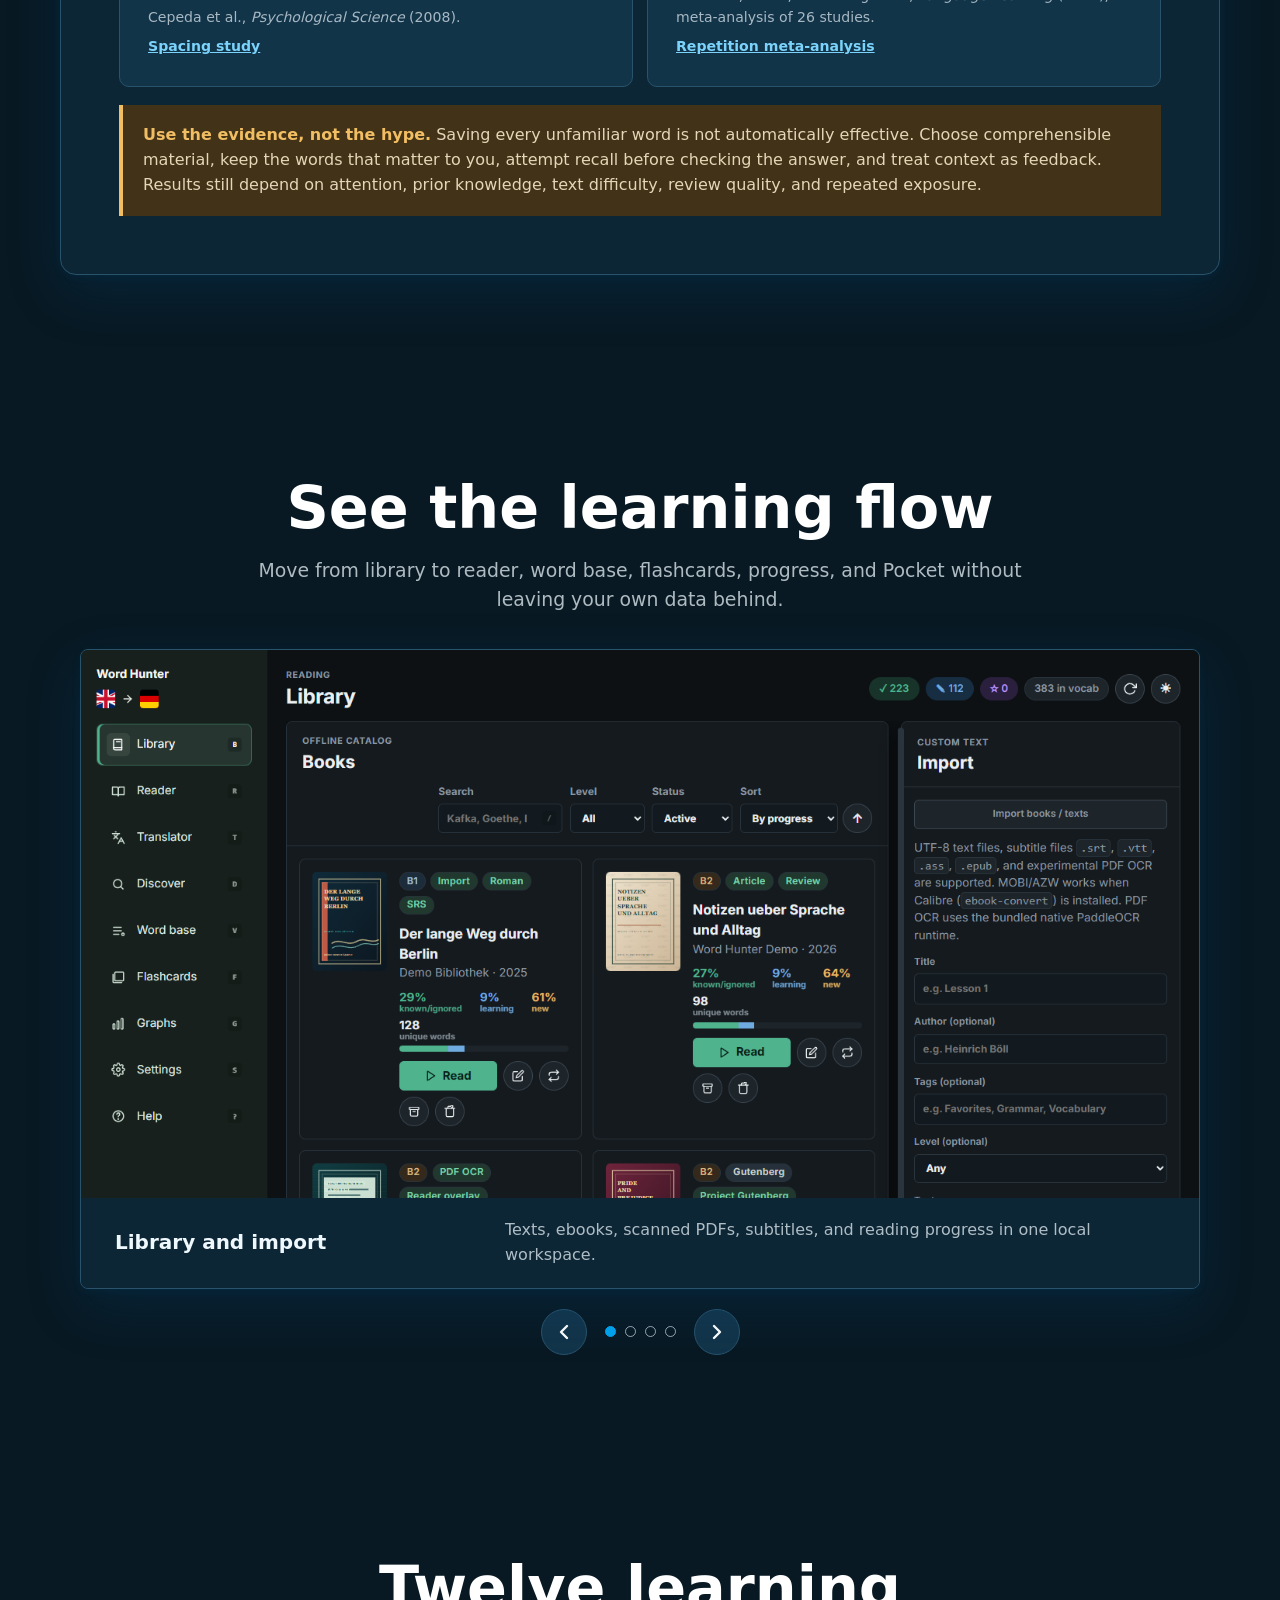
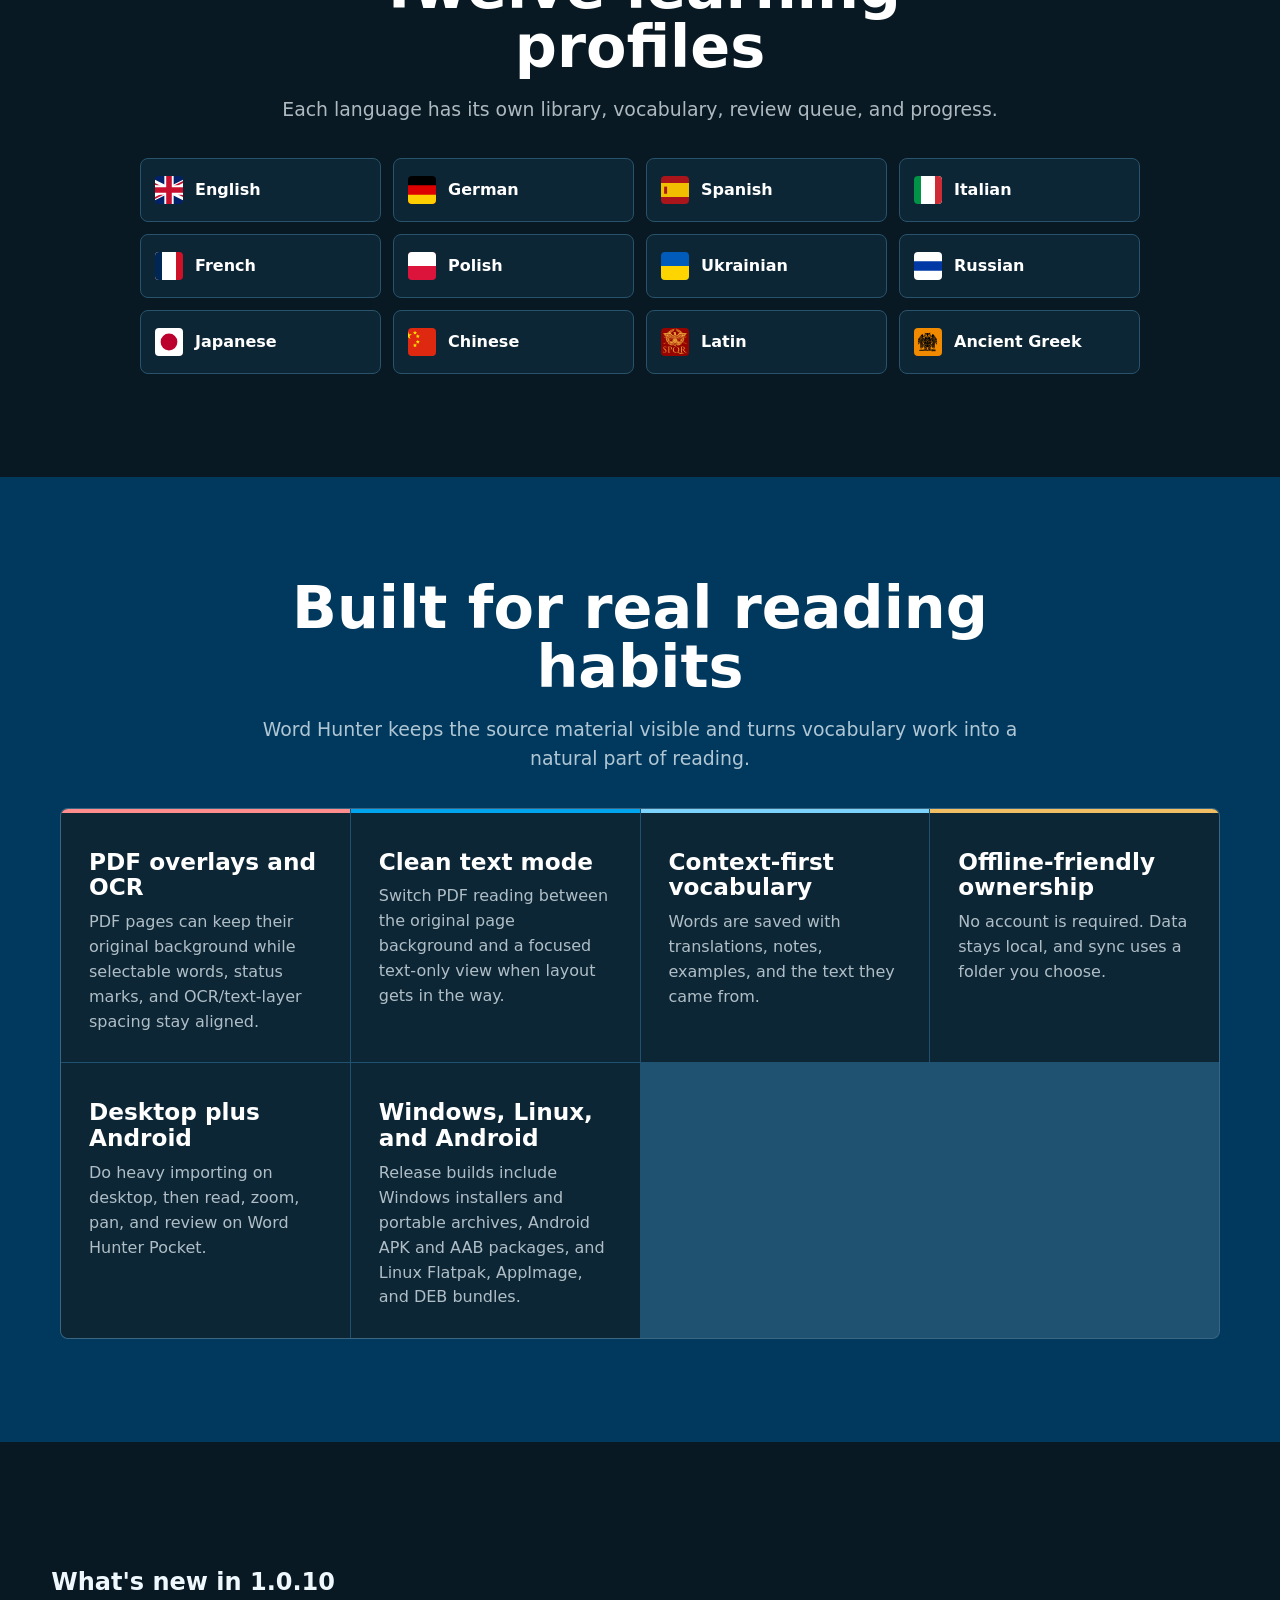
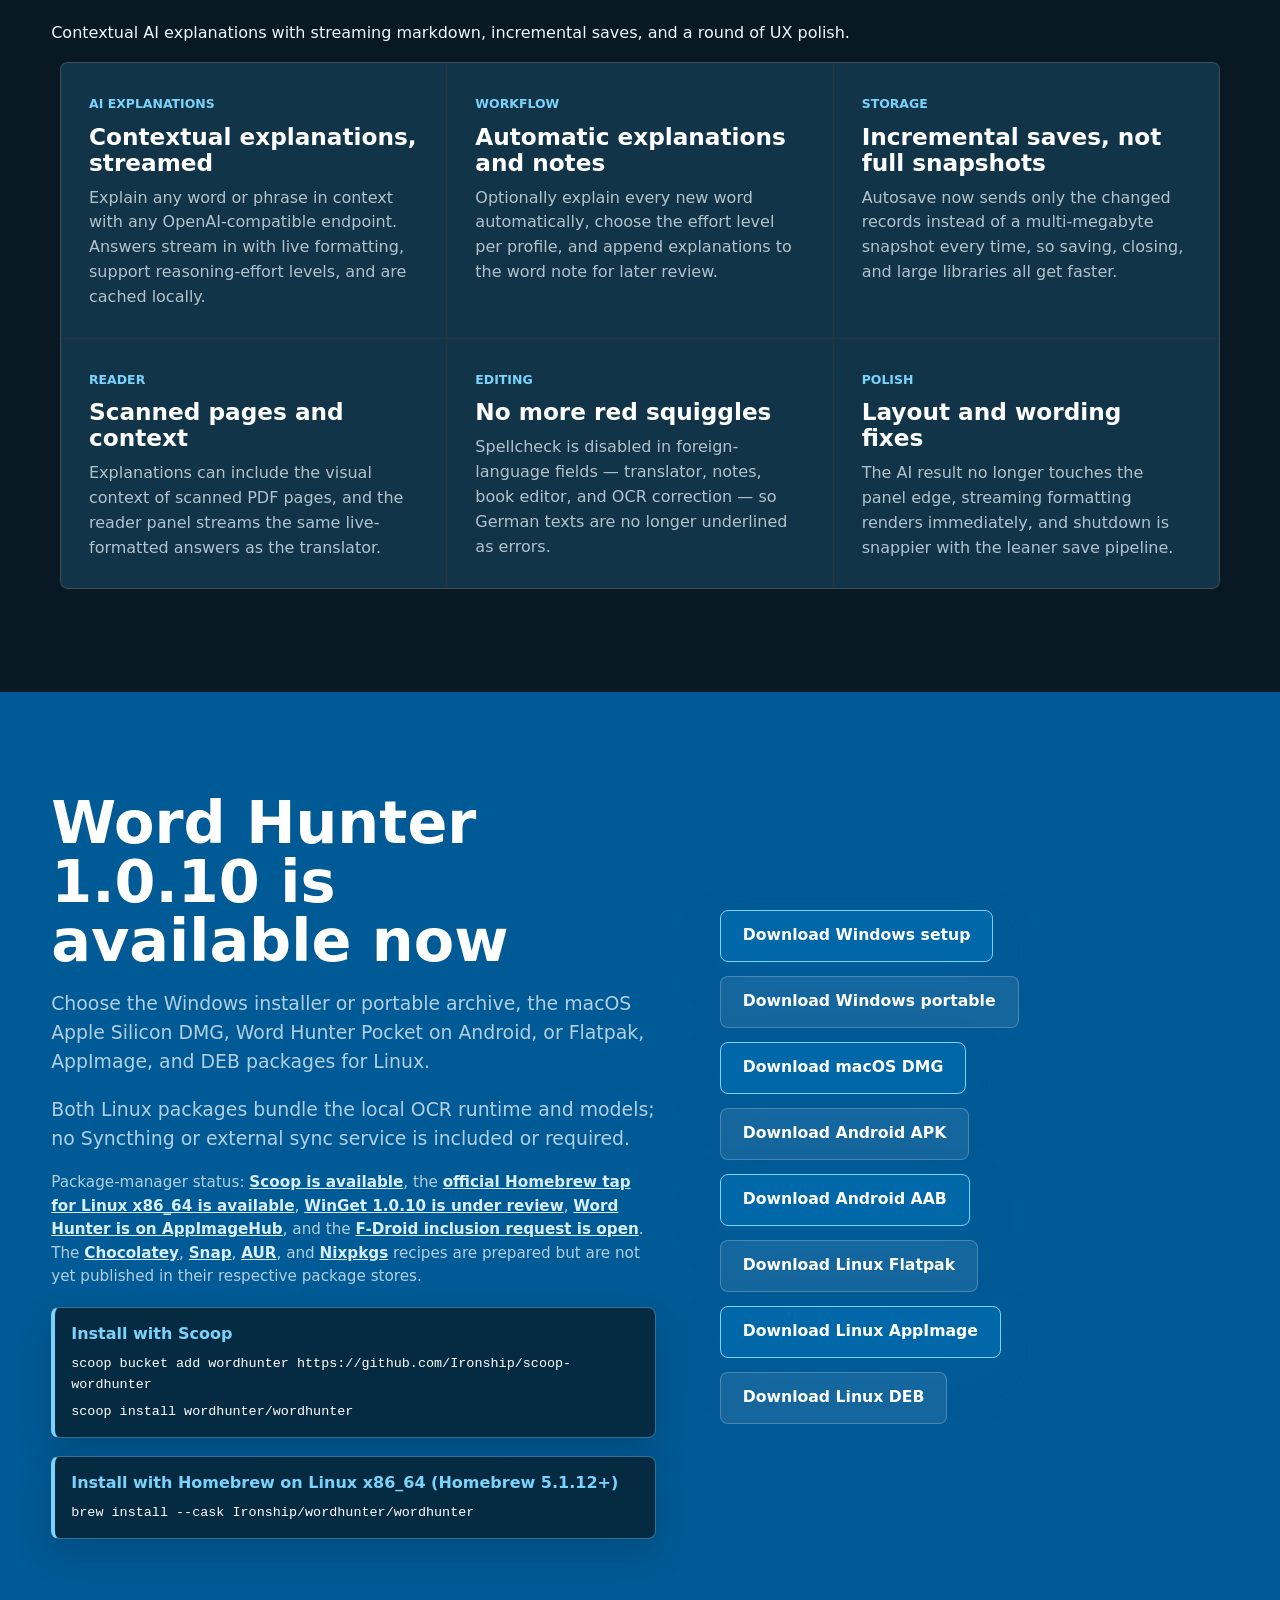
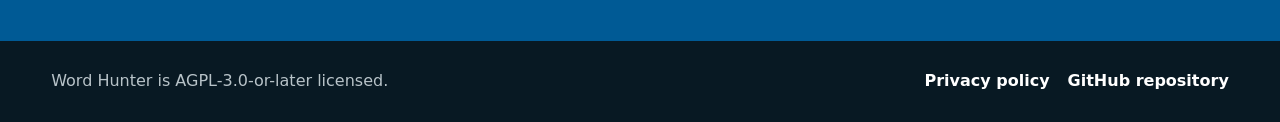
==== commit c5bd67de: "Update site for Word Hunter 1.0.10 - hero, nav, and download links point at the 1.0.10 release asset" ====
--- a/index.html
+++ b/index.html
@@ -20,7 +20,7 @@
         <a href="#screenshots">Screenshots</a>
         <a href="#languages">Languages</a>
         <a href="#features">Features</a>
-        <a href="#release">1.0.9</a>
+        <a href="#release">1.0.10</a>
         <a href="#download">Download</a>
       </nav>
     </header>
@@ -28,7 +28,7 @@
     <main id="top">
       <section class="hero" aria-labelledby="hero-title">
         <div class="hero-inner">
-          <p class="hero-version">Word Hunter 1.0.9 for Windows, macOS, Linux, and Android</p>
+          <p class="hero-version">Word Hunter 1.0.10 for Windows, macOS, Linux, and Android</p>
           <h1 id="hero-title">Read real texts. Turn every unknown word into a review.</h1>
           <p class="hero-copy">
             Word Hunter is a local-first reader, vocabulary trainer, PDF/OCR workspace, and SRS review tool for learners who want to study from real books, articles, subtitles, and scanned documents.
@@ -38,7 +38,7 @@
             <span>Version 1.0.0 changed the storage and sync compatibility baseline. Export a JSON backup and keep a separate copy of your current Word Hunter data folder before upgrading.</span>
           </aside>
           <div class="hero-actions" role="group" aria-label="Primary actions">
-            <a class="button primary-button" href="https://github.com/Ironship/WordHunter/releases/tag/WordHunter1.0.9">Download 1.0.9</a>
+            <a class="button primary-button" href="https://github.com/Ironship/WordHunter/releases/tag/WordHunter1.0.10">Download 1.0.10</a>
             <a class="button secondary-button" href="#learning">See how it helps you learn</a>
           </div>
         </div>
@@ -263,55 +263,54 @@
         </div>
       </section>
 
-      <section class="section release-section" id="release" aria-labelledby="release-title">
-        <div class="section-heading">
-          <h2 id="release-title">What's new in 1.0.9</h2>
-          <p>Explicit ZIP transfer packages replace background synchronization, plus reliability, security, and UX fixes.</p>
+      <section class="section release-section" <div class="section-heading">
+          <h2 id="release-title">What's new in 1.0.10</h2>
+          <p>Contextual AI explanations with streaming markdown, incremental saves, and a round of UX polish.</p>
         </div>
         <div class="intro-grid">
           <article>
-            <span>Transfers</span>
-            <h3>Explicit ZIP packages, no background sync</h3>
-            <p>Syncthing is gone. Export one ZIP package with books, words, settings, progress, and book images, then import it on another device through a native file picker.</p>
+            <span>AI explanations</span>
+            <h3>Contextual explanations, streamed</h3>
+            <p>Explain any word or phrase in context with any OpenAI-compatible endpoint. Answers stream in with live formatting, support reasoning-effort levels, and are cached locally.</p>
+          </article>
+          <article>
+            <span>Workflow</span>
+            <h3>Automatic explanations and notes</h3>
+            <p>Optionally explain every new word automatically, choose the effort level per profile, and append explanations to the word note for later review.</p>
           </article>
           <article>
             <span>Storage</span>
-            <h3>YAML records, timestamped merges</h3>
-            <p>Every word is its own YAML file and every book a book.yaml with an image folder. Records merge by their updatedAt timestamp; legacy JSON migrates automatically.</p>
-          </article>
-          <article>
-            <span>PC startup</span>
-            <h3>No more silent launch failures</h3>
-            <p>The app falls back to the default data folder when the configured one is missing, and startup errors show a native dialog instead of a crash.</p>
-          </article>
-          <article>
-            <span>Export UX</span>
-            <h3>Progress bar while packaging</h3>
-            <p>Desktop export builds the ZIP in the background and shows a 0–100% stage-based progress bar, and large OCR books transfer correctly.</p>
-          </article>
-          <article>
-            <span>Android</span>
-            <h3>TTS, word sheet, and PDF import fixes</h3>
-            <p>Adaptive TTS timeouts, a resizable word sheet with pull gestures, PDF import progress with cancel, faster startup, and landscape layout fixes.</p>
-          </article>
-          <article>
-            <span>Languages</span>
-            <h3>Chinese (Simplified) interface</h3>
-            <p>A full Chinese interface joins the nine existing locales, and shutdown no longer stalls on a redundant full save.</p>
-          </article>
-        </div>
-      </section>
-
+            <h3>Incremental saves, not full snapshots</h3>
+            <p>Autosave now sends only the changed records instead of a multi-megabyte snapshot every time, so saving, closing, and large libraries all get faster.</p>
+          </article>
+          <article>
+            <span>Reader</span>
+            <h3>Scanned pages and context</h3>
+            <p>Explanations can include the visual context of scanned PDF pages, and the reader panel streams the same live-formatted answers as the translator.</p>
+          </article>
+          <article>
+            <span>Editing</span>
+            <h3>No more red squiggles</h3>
+            <p>Spellcheck is disabled in foreign-language fields — translator, notes, book editor, and OCR correction — so German texts are no longer underlined as errors.</p>
+          </article>
+          <article>
+            <span>Polish</span>
+            <h3>Layout and wording fixes</h3>
+            <p>The AI result no longer touches the panel edge, streaming formatting renders immediately, and shutdown is snappier with the leaner save pipeline.</p>
+          </article>
+        </div>
+
+</section>
       <section class="section download-section" id="download" aria-labelledby="download-title">
         <div>
-          <h2 id="download-title">Word Hunter 1.0.9 is available now</h2>
+          <h2 id="download-title">Word Hunter 1.0.10 is available now</h2>
           <p>Choose the Windows installer or portable archive, the macOS Apple Silicon DMG, Word Hunter Pocket on Android, or Flatpak, AppImage, and DEB packages for Linux.</p>
           <p>Both Linux packages bundle the local OCR runtime and models; no Syncthing or external sync service is included or required.</p>
           <p class="channel-links">
             Package-manager status:
             <a href="https://github.com/Ironship/scoop-wordhunter">Scoop is available</a>,
             the <a href="https://github.com/Ironship/homebrew-wordhunter">official Homebrew tap for Linux x86_64 is available</a>,
-            <a href="https://github.com/microsoft/winget-pkgs/pull/411263">WinGet 1.0.9 is under review</a>,
+            <a href="https://github.com/microsoft/winget-pkgs/pull/413629">WinGet 1.0.10 is under review</a>,
             <a href="https://github.com/AppImage/appimage.github.io/pull/3794">Word Hunter is on AppImageHub</a>,
             and the
             <a href="https://gitlab.com/fdroid/rfp/-/work_items/4109">F-Droid inclusion request is open</a>.
@@ -332,14 +331,14 @@
           </div>
         </div>
         <div class="download-actions">
-          <a class="button primary-button" href="https://github.com/Ironship/WordHunter/releases/download/WordHunter1.0.9/Word.Hunter.Setup.exe">Download Windows setup</a>
-          <a class="button secondary-button" href="https://github.com/Ironship/WordHunter/releases/download/WordHunter1.0.9/Word.Hunter.portable.zip">Download Windows portable</a>
-          <a class="button primary-button" href="https://github.com/Ironship/WordHunter/releases/download/WordHunter1.0.9/WordHunter-1.0.9-aarch64.dmg">Download macOS DMG</a>
-          <a class="button secondary-button" href="https://github.com/Ironship/WordHunter/releases/download/WordHunter1.0.9/Word.Hunter.Pocket.debug.apk">Download Android APK</a>
-          <a class="button primary-button" href="https://github.com/Ironship/WordHunter/releases/download/WordHunter1.0.9/Word.Hunter.Pocket.release.aab">Download Android AAB</a>
-          <a class="button secondary-button" href="https://github.com/Ironship/WordHunter/releases/download/WordHunter1.0.9/WordHunter.flatpak">Download Linux Flatpak</a>
-          <a class="button primary-button" href="https://github.com/Ironship/WordHunter/releases/download/WordHunter1.0.9/WordHunter-1.0.9-x86_64.AppImage">Download Linux AppImage</a>
-          <a class="button secondary-button" href="https://github.com/Ironship/WordHunter/releases/download/WordHunter1.0.9/word-hunter_1.0.9_amd64.deb">Download Linux DEB</a>
+          <a class="button primary-button" href="https://github.com/Ironship/WordHunter/releases/download/WordHunter1.0.10/Word.Hunter.Setup.exe">Download Windows setup</a>
+          <a class="button secondary-button" href="https://github.com/Ironship/WordHunter/releases/download/WordHunter1.0.10/Word.Hunter.portable.zip">Download Windows portable</a>
+          <a class="button primary-button" href="https://github.com/Ironship/WordHunter/releases/download/WordHunter1.0.10/WordHunter-1.0.10-aarch64.dmg">Download macOS DMG</a>
+          <a class="button secondary-button" href="https://github.com/Ironship/WordHunter/releases/download/WordHunter1.0.10/Word.Hunter.Pocket.debug.apk">Download Android APK</a>
+          <a class="button primary-button" href="https://github.com/Ironship/WordHunter/releases/download/WordHunter1.0.10/Word.Hunter.Pocket.release.aab">Download Android AAB</a>
+          <a class="button secondary-button" href="https://github.com/Ironship/WordHunter/releases/download/WordHunter1.0.10/WordHunter.flatpak">Download Linux Flatpak</a>
+          <a class="button primary-button" href="https://github.com/Ironship/WordHunter/releases/download/WordHunter1.0.10/WordHunter-1.0.10-x86_64.AppImage">Download Linux AppImage</a>
+          <a class="button secondary-button" href="https://github.com/Ironship/WordHunter/releases/download/WordHunter1.0.10/word-hunter_1.0.10_amd64.deb">Download Linux DEB</a>
         </div>
       </section>
     </main>
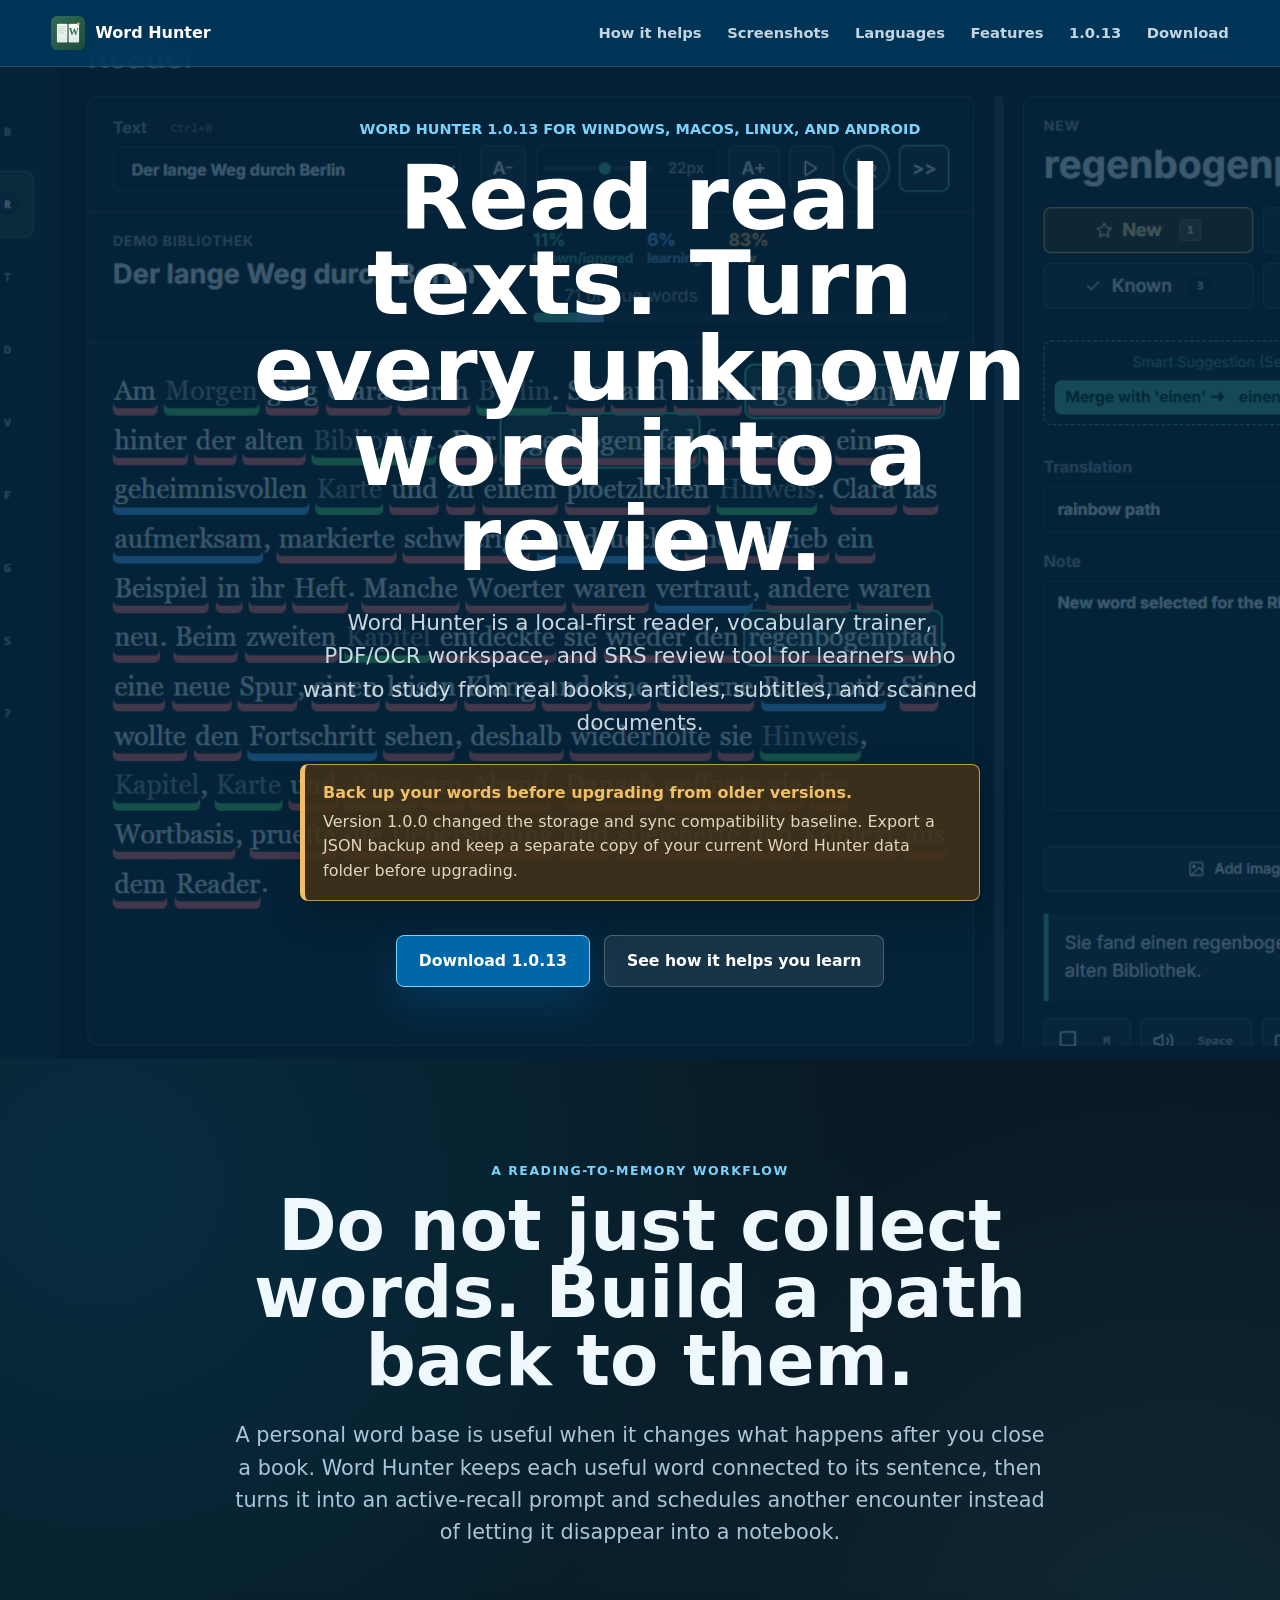
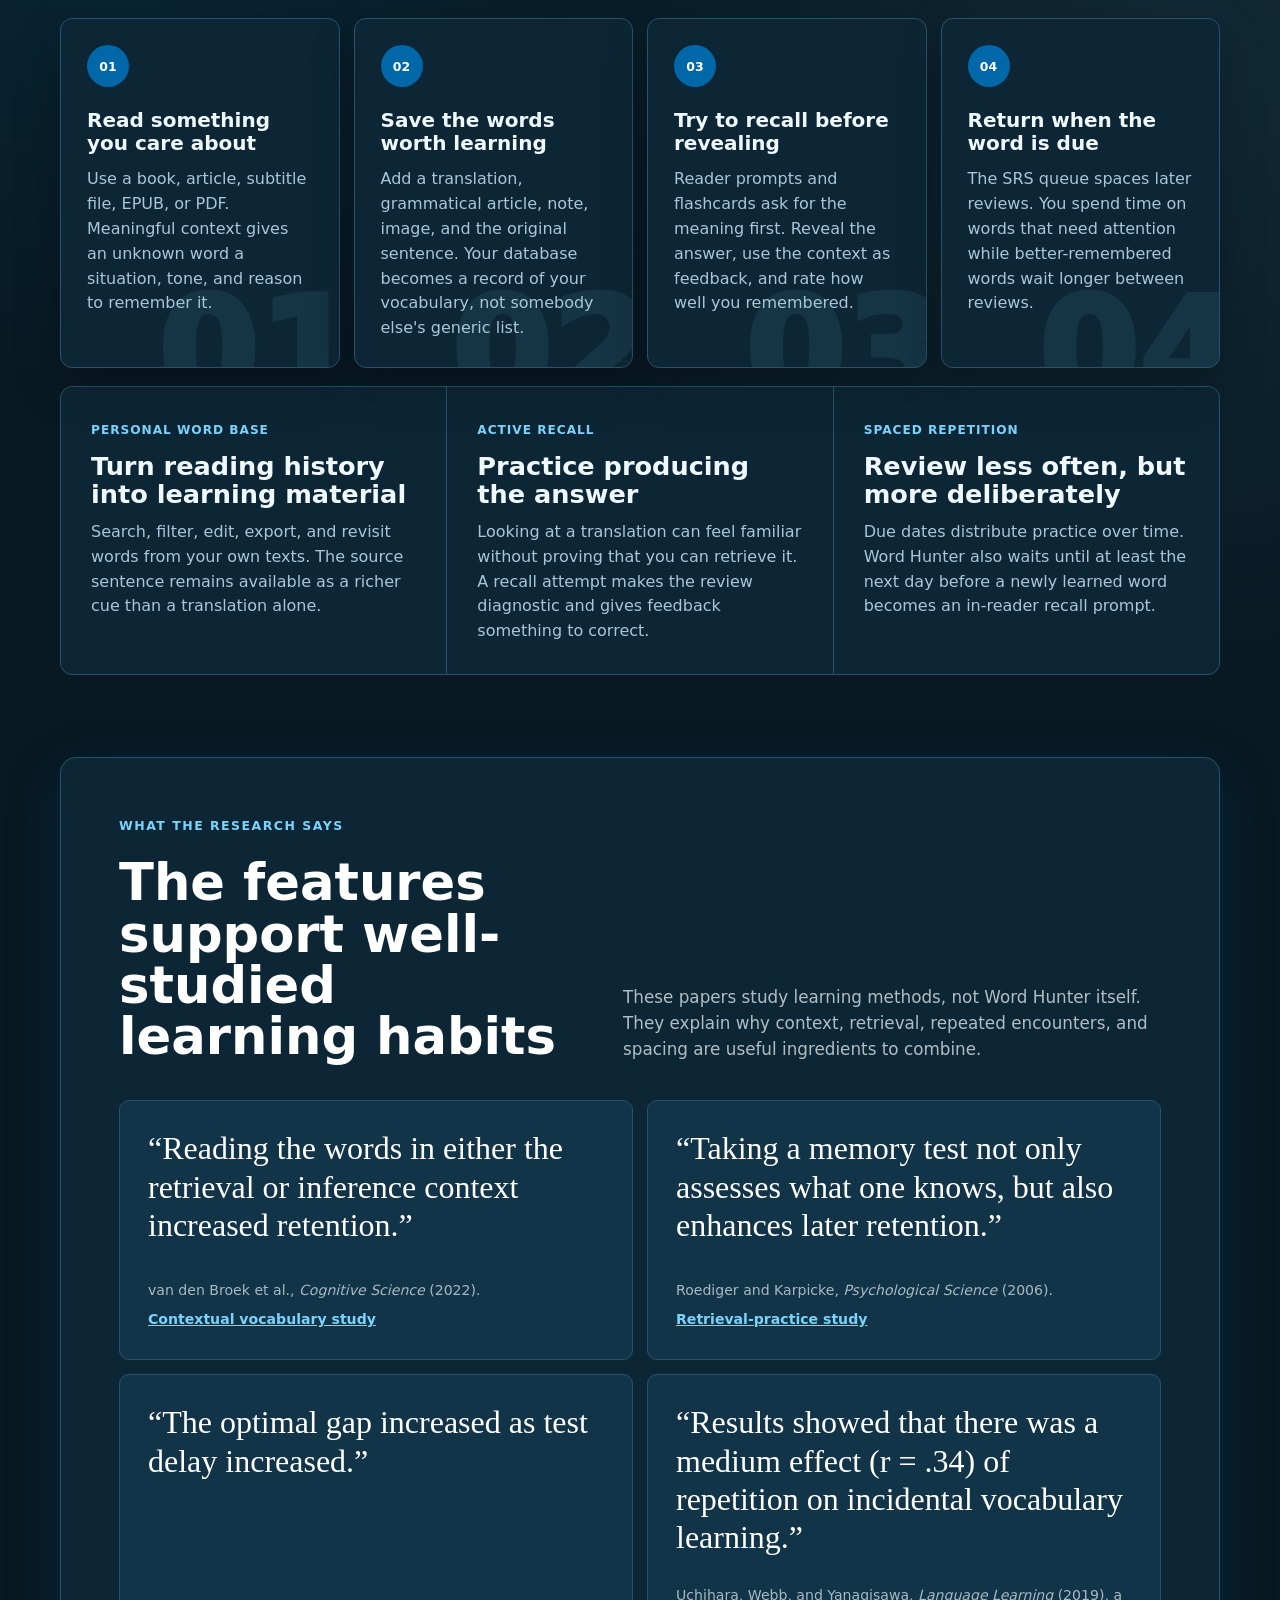
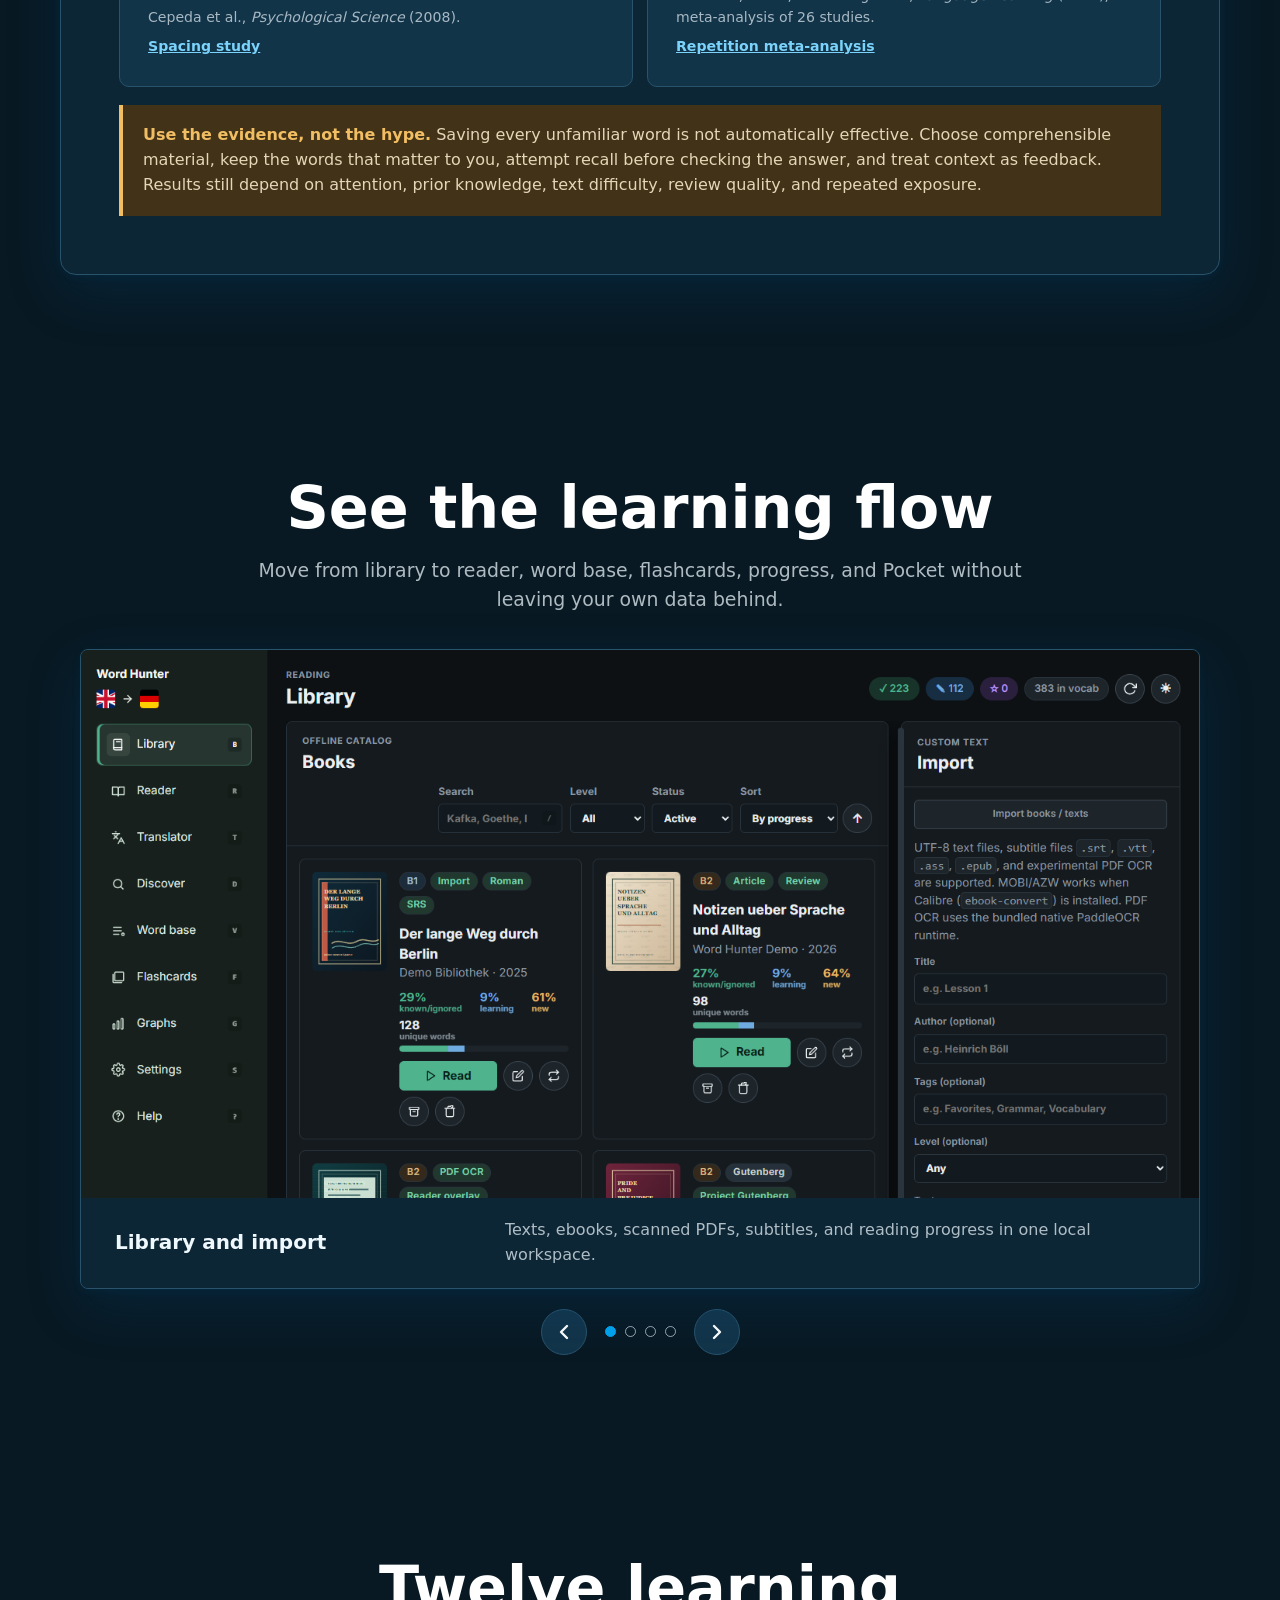
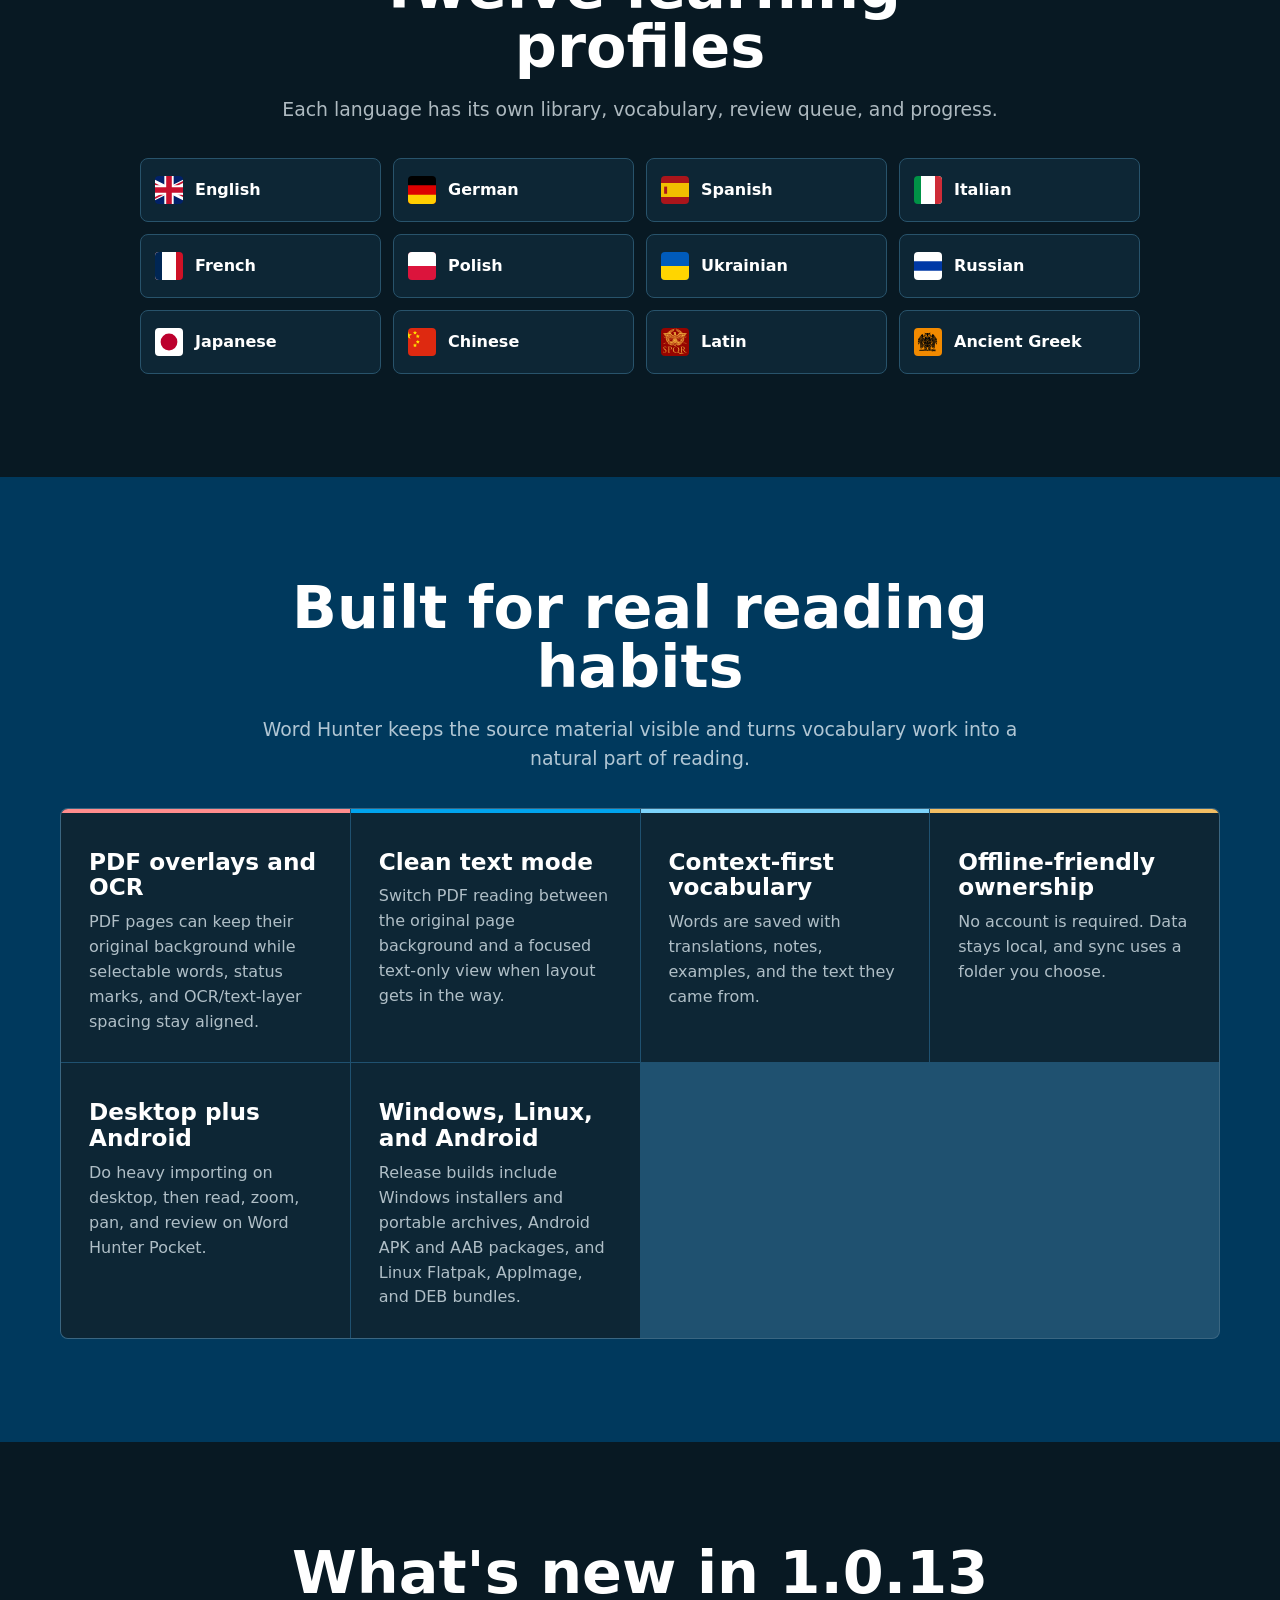
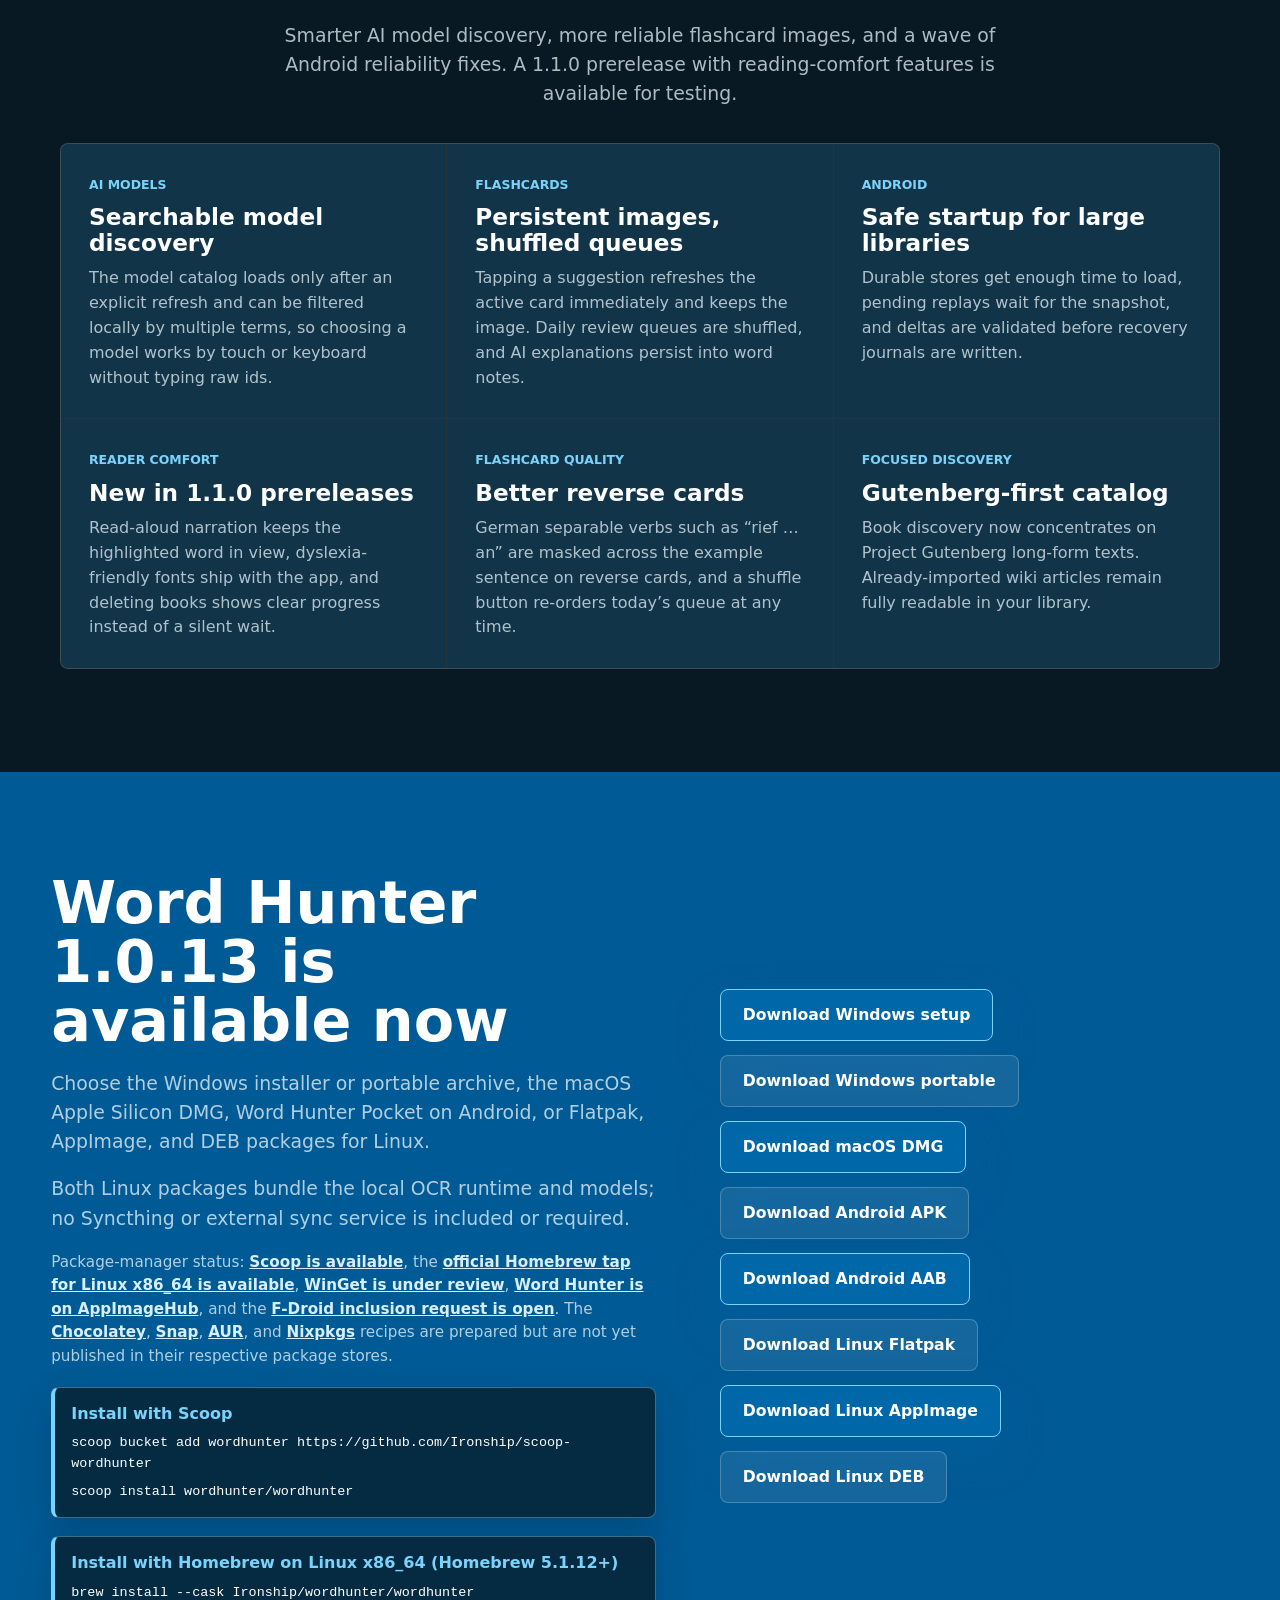
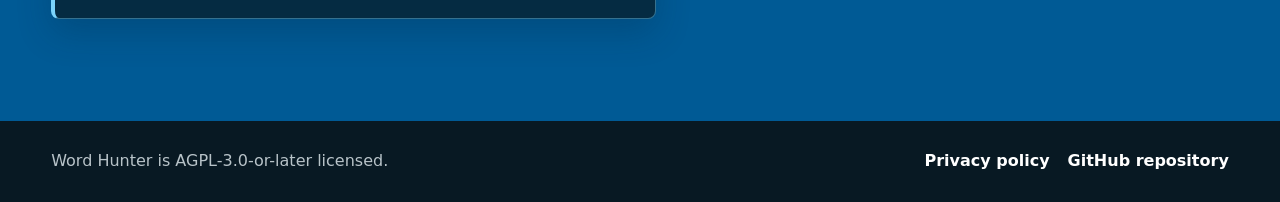
==== commit 5b3e6d5e: "Update for Word Hunter 1.0.13 and the 1.1.0-rc.4 prerelease Refresh hero/nav/download links to stabl" ====
--- a/index.html
+++ b/index.html
@@ -20,7 +20,7 @@
         <a href="#screenshots">Screenshots</a>
         <a href="#languages">Languages</a>
         <a href="#features">Features</a>
-        <a href="#release">1.0.10</a>
+        <a href="#release">1.0.13</a>
         <a href="#download">Download</a>
       </nav>
     </header>
@@ -28,7 +28,7 @@
     <main id="top">
       <section class="hero" aria-labelledby="hero-title">
         <div class="hero-inner">
-          <p class="hero-version">Word Hunter 1.0.10 for Windows, macOS, Linux, and Android</p>
+          <p class="hero-version">Word Hunter 1.0.13 for Windows, macOS, Linux, and Android</p>
           <h1 id="hero-title">Read real texts. Turn every unknown word into a review.</h1>
           <p class="hero-copy">
             Word Hunter is a local-first reader, vocabulary trainer, PDF/OCR workspace, and SRS review tool for learners who want to study from real books, articles, subtitles, and scanned documents.
@@ -38,7 +38,7 @@
             <span>Version 1.0.0 changed the storage and sync compatibility baseline. Export a JSON backup and keep a separate copy of your current Word Hunter data folder before upgrading.</span>
           </aside>
           <div class="hero-actions" role="group" aria-label="Primary actions">
-            <a class="button primary-button" href="https://github.com/Ironship/WordHunter/releases/tag/WordHunter1.0.10">Download 1.0.10</a>
+            <a class="button primary-button" href="https://github.com/Ironship/WordHunter/releases/tag/WordHunter1.0.13">Download 1.0.13</a>
             <a class="button secondary-button" href="#learning">See how it helps you learn</a>
           </div>
         </div>
@@ -263,54 +263,54 @@
         </div>
       </section>
 
-      <section class="section release-section" <div class="section-heading">
-          <h2 id="release-title">What's new in 1.0.10</h2>
-          <p>Contextual AI explanations with streaming markdown, incremental saves, and a round of UX polish.</p>
+      <section class="section release-section" id="release" aria-labelledby="release-title">
+        <div class="section-heading">
+          <h2 id="release-title">What's new in 1.0.13</h2>
+          <p>Smarter AI model discovery, more reliable flashcard images, and a wave of Android reliability fixes. A 1.1.0 prerelease with reading-comfort features is available for testing.</p>
         </div>
         <div class="intro-grid">
           <article>
-            <span>AI explanations</span>
-            <h3>Contextual explanations, streamed</h3>
-            <p>Explain any word or phrase in context with any OpenAI-compatible endpoint. Answers stream in with live formatting, support reasoning-effort levels, and are cached locally.</p>
-          </article>
-          <article>
-            <span>Workflow</span>
-            <h3>Automatic explanations and notes</h3>
-            <p>Optionally explain every new word automatically, choose the effort level per profile, and append explanations to the word note for later review.</p>
-          </article>
-          <article>
-            <span>Storage</span>
-            <h3>Incremental saves, not full snapshots</h3>
-            <p>Autosave now sends only the changed records instead of a multi-megabyte snapshot every time, so saving, closing, and large libraries all get faster.</p>
-          </article>
-          <article>
-            <span>Reader</span>
-            <h3>Scanned pages and context</h3>
-            <p>Explanations can include the visual context of scanned PDF pages, and the reader panel streams the same live-formatted answers as the translator.</p>
-          </article>
-          <article>
-            <span>Editing</span>
-            <h3>No more red squiggles</h3>
-            <p>Spellcheck is disabled in foreign-language fields — translator, notes, book editor, and OCR correction — so German texts are no longer underlined as errors.</p>
-          </article>
-          <article>
-            <span>Polish</span>
-            <h3>Layout and wording fixes</h3>
-            <p>The AI result no longer touches the panel edge, streaming formatting renders immediately, and shutdown is snappier with the leaner save pipeline.</p>
-          </article>
-        </div>
-
-</section>
+            <span>AI models</span>
+            <h3>Searchable model discovery</h3>
+            <p>The model catalog loads only after an explicit refresh and can be filtered locally by multiple terms, so choosing a model works by touch or keyboard without typing raw ids.</p>
+          </article>
+          <article>
+            <span>Flashcards</span>
+            <h3>Persistent images, shuffled queues</h3>
+            <p>Tapping a suggestion refreshes the active card immediately and keeps the image. Daily review queues are shuffled, and AI explanations persist into word notes.</p>
+          </article>
+          <article>
+            <span>Android</span>
+            <h3>Safe startup for large libraries</h3>
+            <p>Durable stores get enough time to load, pending replays wait for the snapshot, and deltas are validated before recovery journals are written.</p>
+          </article>
+          <article>
+            <span>Reader comfort</span>
+            <h3>New in 1.1.0 prereleases</h3>
+            <p>Read-aloud narration keeps the highlighted word in view, dyslexia-friendly fonts ship with the app, and deleting books shows clear progress instead of a silent wait.</p>
+          </article>
+          <article>
+            <span>Flashcard quality</span>
+            <h3>Better reverse cards</h3>
+            <p>German separable verbs such as “rief … an” are masked across the example sentence on reverse cards, and a shuffle button re-orders today’s queue at any time.</p>
+          </article>
+          <article>
+            <span>Focused discovery</span>
+            <h3>Gutenberg-first catalog</h3>
+            <p>Book discovery now concentrates on Project Gutenberg long-form texts. Already-imported wiki articles remain fully readable in your library.</p>
+          </article>
+        </div>
+      </section>
       <section class="section download-section" id="download" aria-labelledby="download-title">
         <div>
-          <h2 id="download-title">Word Hunter 1.0.10 is available now</h2>
+          <h2 id="download-title">Word Hunter 1.0.13 is available now</h2>
           <p>Choose the Windows installer or portable archive, the macOS Apple Silicon DMG, Word Hunter Pocket on Android, or Flatpak, AppImage, and DEB packages for Linux.</p>
           <p>Both Linux packages bundle the local OCR runtime and models; no Syncthing or external sync service is included or required.</p>
           <p class="channel-links">
             Package-manager status:
             <a href="https://github.com/Ironship/scoop-wordhunter">Scoop is available</a>,
             the <a href="https://github.com/Ironship/homebrew-wordhunter">official Homebrew tap for Linux x86_64 is available</a>,
-            <a href="https://github.com/microsoft/winget-pkgs/pull/413629">WinGet 1.0.10 is under review</a>,
+            <a href="https://github.com/microsoft/winget-pkgs/pull/413629">WinGet is under review</a>,
             <a href="https://github.com/AppImage/appimage.github.io/pull/3794">Word Hunter is on AppImageHub</a>,
             and the
             <a href="https://gitlab.com/fdroid/rfp/-/work_items/4109">F-Droid inclusion request is open</a>.
@@ -331,14 +331,14 @@
           </div>
         </div>
         <div class="download-actions">
-          <a class="button primary-button" href="https://github.com/Ironship/WordHunter/releases/download/WordHunter1.0.10/Word.Hunter.Setup.exe">Download Windows setup</a>
-          <a class="button secondary-button" href="https://github.com/Ironship/WordHunter/releases/download/WordHunter1.0.10/Word.Hunter.portable.zip">Download Windows portable</a>
-          <a class="button primary-button" href="https://github.com/Ironship/WordHunter/releases/download/WordHunter1.0.10/WordHunter-1.0.10-aarch64.dmg">Download macOS DMG</a>
-          <a class="button secondary-button" href="https://github.com/Ironship/WordHunter/releases/download/WordHunter1.0.10/Word.Hunter.Pocket.debug.apk">Download Android APK</a>
-          <a class="button primary-button" href="https://github.com/Ironship/WordHunter/releases/download/WordHunter1.0.10/Word.Hunter.Pocket.release.aab">Download Android AAB</a>
-          <a class="button secondary-button" href="https://github.com/Ironship/WordHunter/releases/download/WordHunter1.0.10/WordHunter.flatpak">Download Linux Flatpak</a>
-          <a class="button primary-button" href="https://github.com/Ironship/WordHunter/releases/download/WordHunter1.0.10/WordHunter-1.0.10-x86_64.AppImage">Download Linux AppImage</a>
-          <a class="button secondary-button" href="https://github.com/Ironship/WordHunter/releases/download/WordHunter1.0.10/word-hunter_1.0.10_amd64.deb">Download Linux DEB</a>
+          <a class="button primary-button" href="https://github.com/Ironship/WordHunter/releases/download/WordHunter1.0.13/Word.Hunter.Setup.exe">Download Windows setup</a>
+          <a class="button secondary-button" href="https://github.com/Ironship/WordHunter/releases/download/WordHunter1.0.13/Word.Hunter.portable.zip">Download Windows portable</a>
+          <a class="button primary-button" href="https://github.com/Ironship/WordHunter/releases/download/WordHunter1.0.13/WordHunter-1.0.13-aarch64.dmg">Download macOS DMG</a>
+          <a class="button secondary-button" href="https://github.com/Ironship/WordHunter/releases/download/WordHunter1.0.13/Word.Hunter.Pocket.release.apk">Download Android APK</a>
+          <a class="button primary-button" href="https://github.com/Ironship/WordHunter/releases/download/WordHunter1.0.13/Word.Hunter.Pocket.release.aab">Download Android AAB</a>
+          <a class="button secondary-button" href="https://github.com/Ironship/WordHunter/releases/download/WordHunter1.0.13/WordHunter.flatpak">Download Linux Flatpak</a>
+          <a class="button primary-button" href="https://github.com/Ironship/WordHunter/releases/download/WordHunter1.0.13/WordHunter-1.0.13-x86_64.AppImage">Download Linux AppImage</a>
+          <a class="button secondary-button" href="https://github.com/Ironship/WordHunter/releases/download/WordHunter1.0.13/word-hunter_1.0.13_amd64.deb">Download Linux DEB</a>
         </div>
       </section>
     </main>
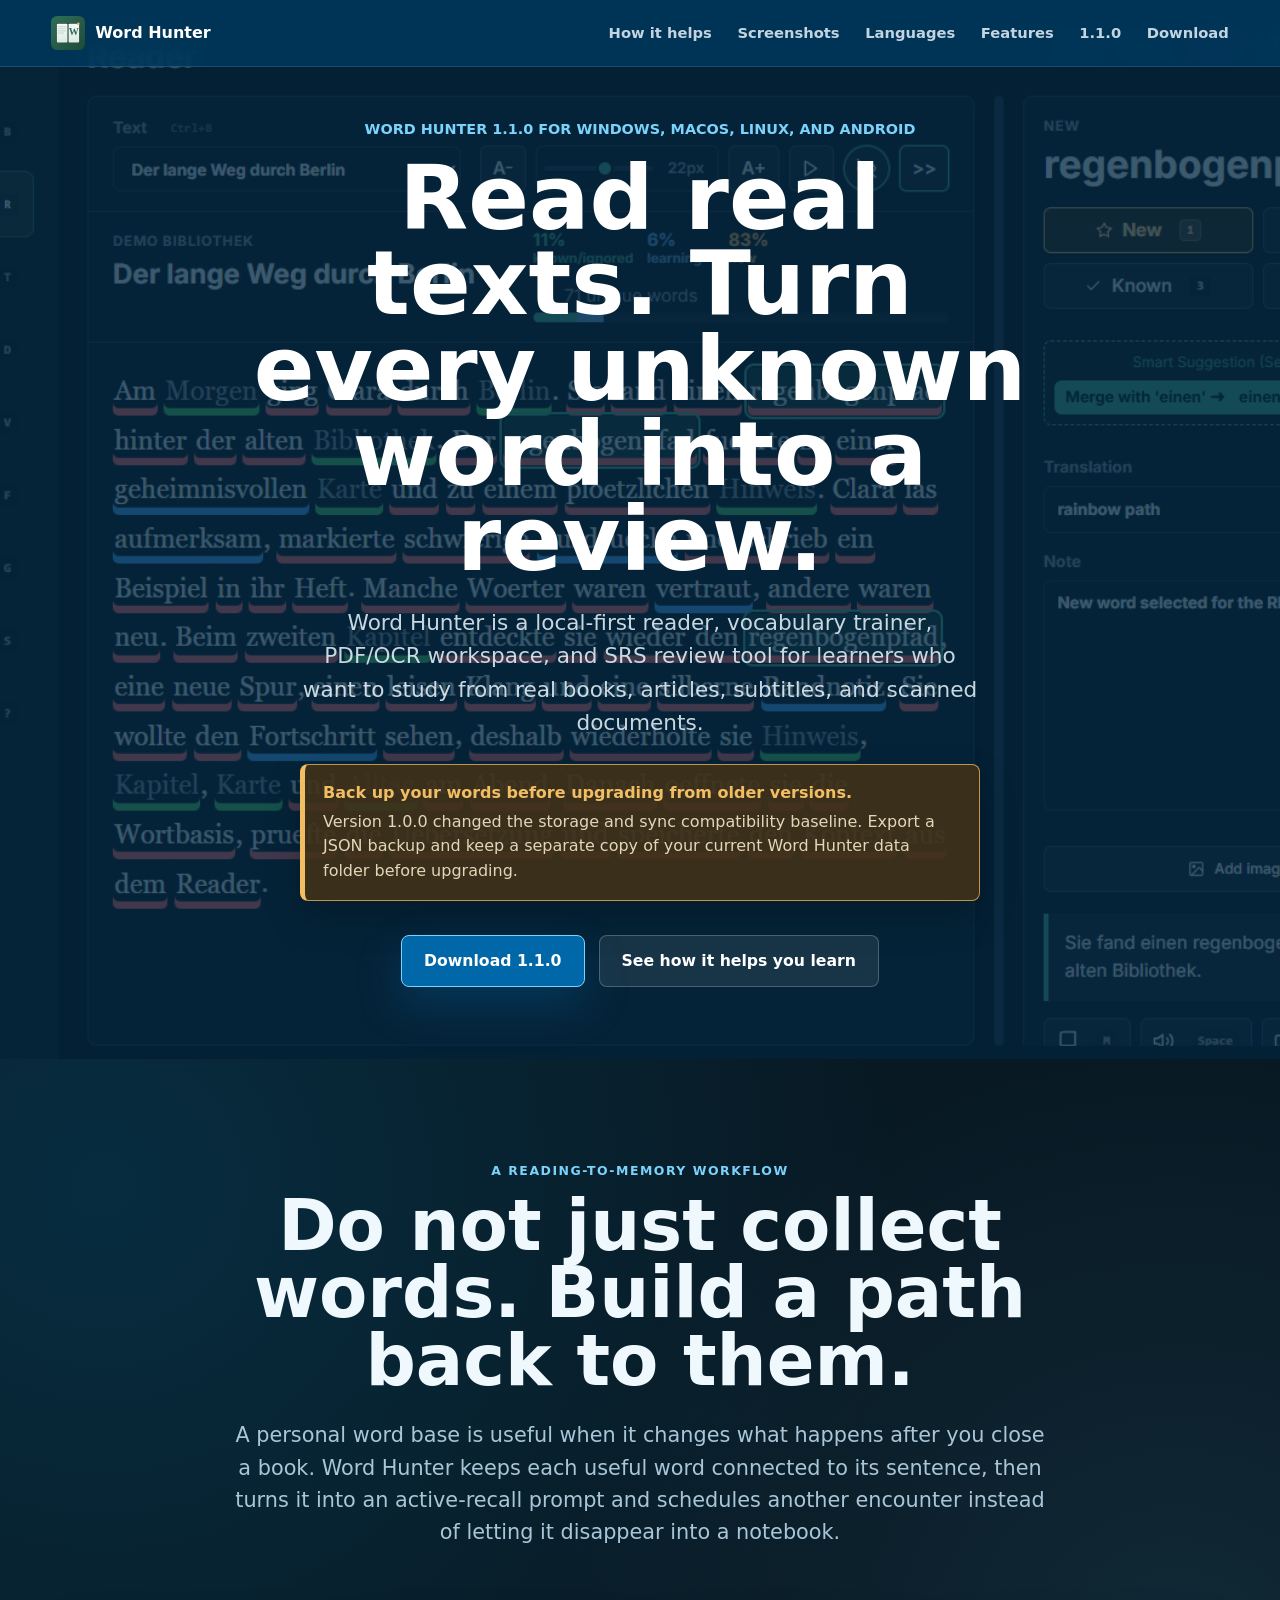
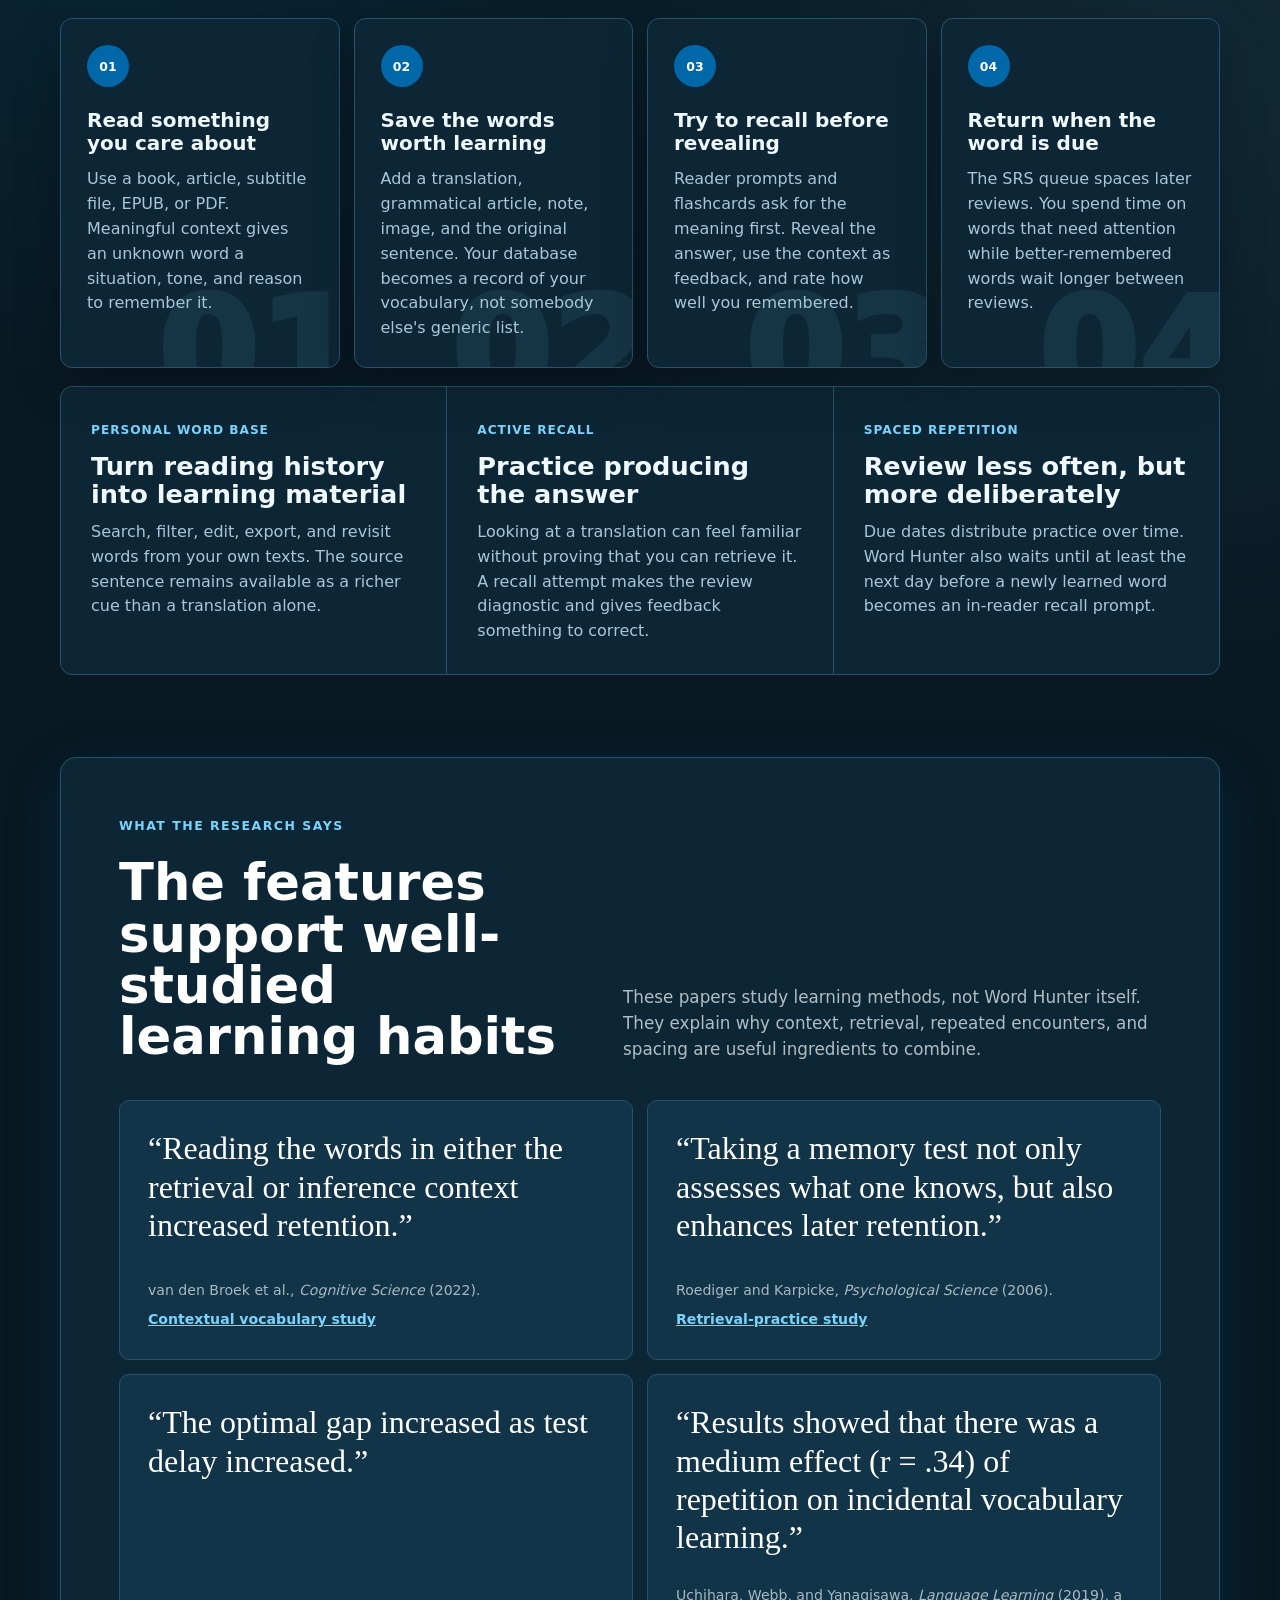
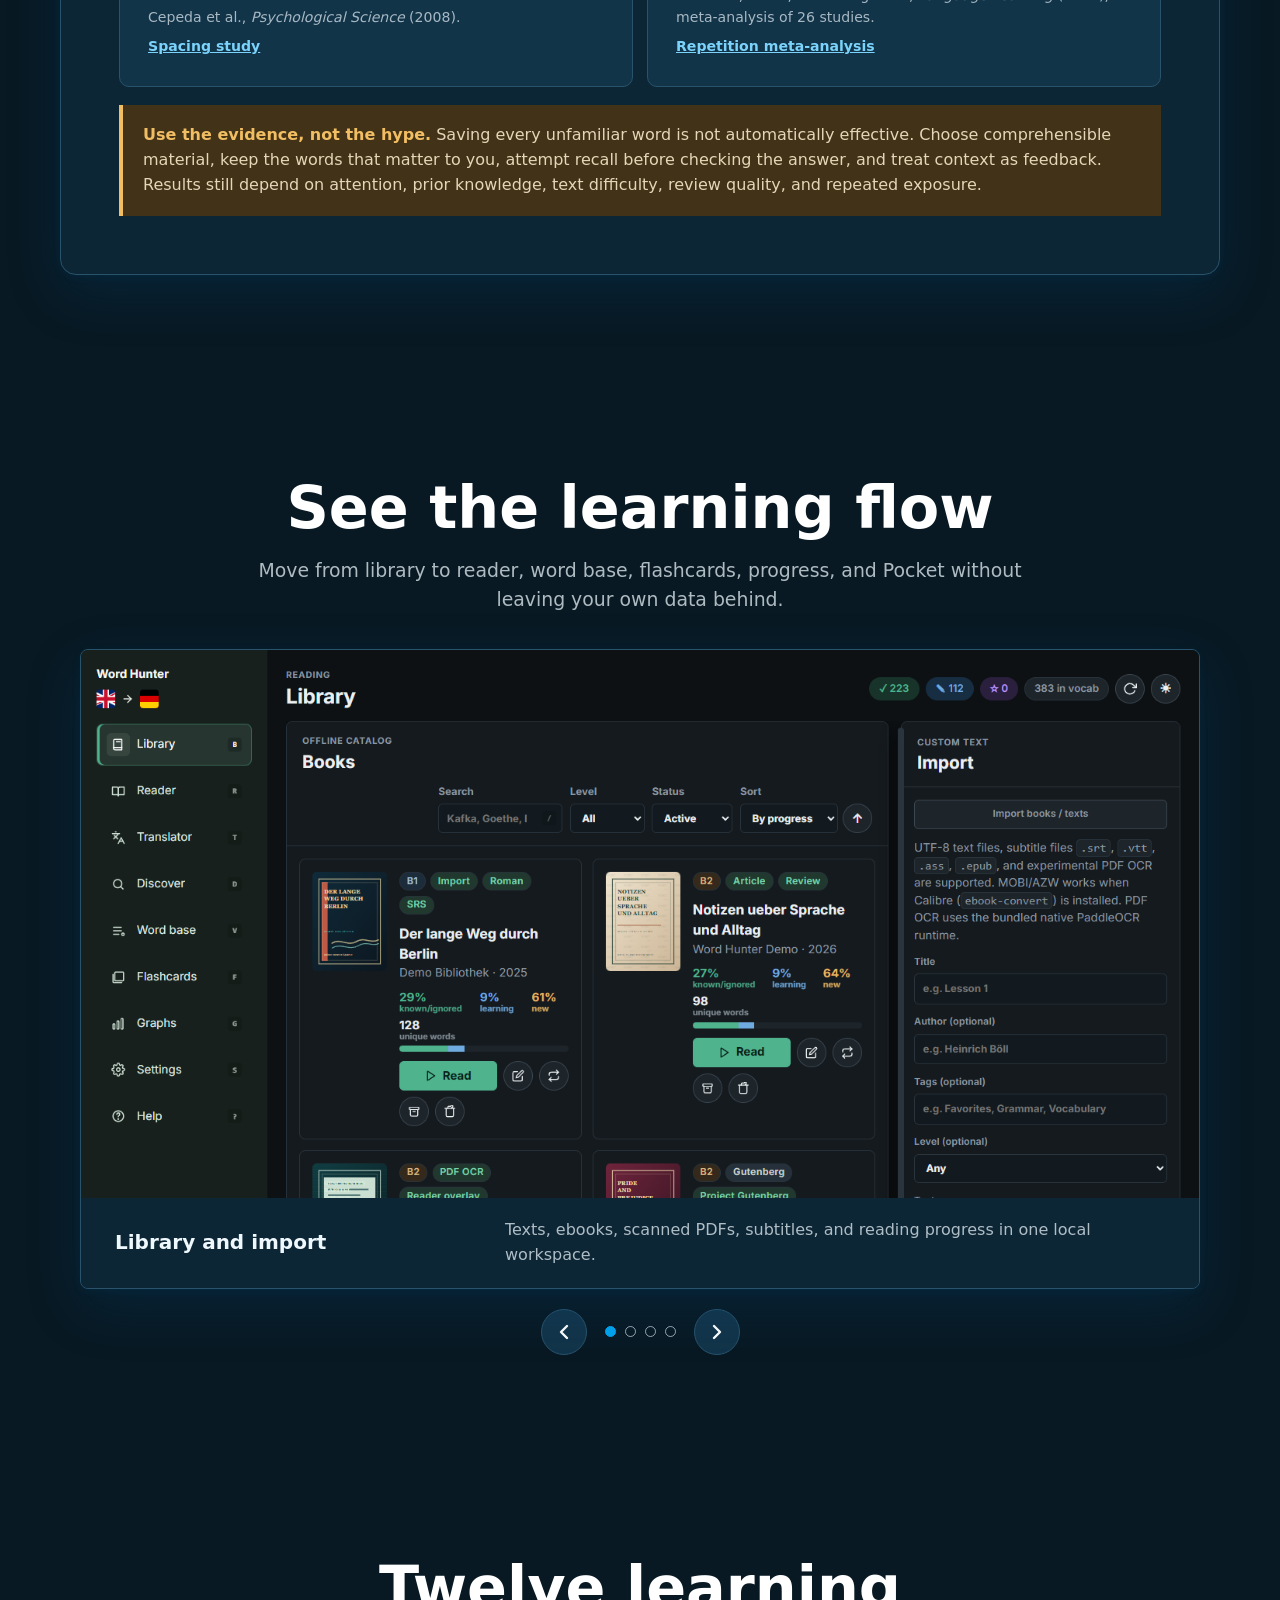
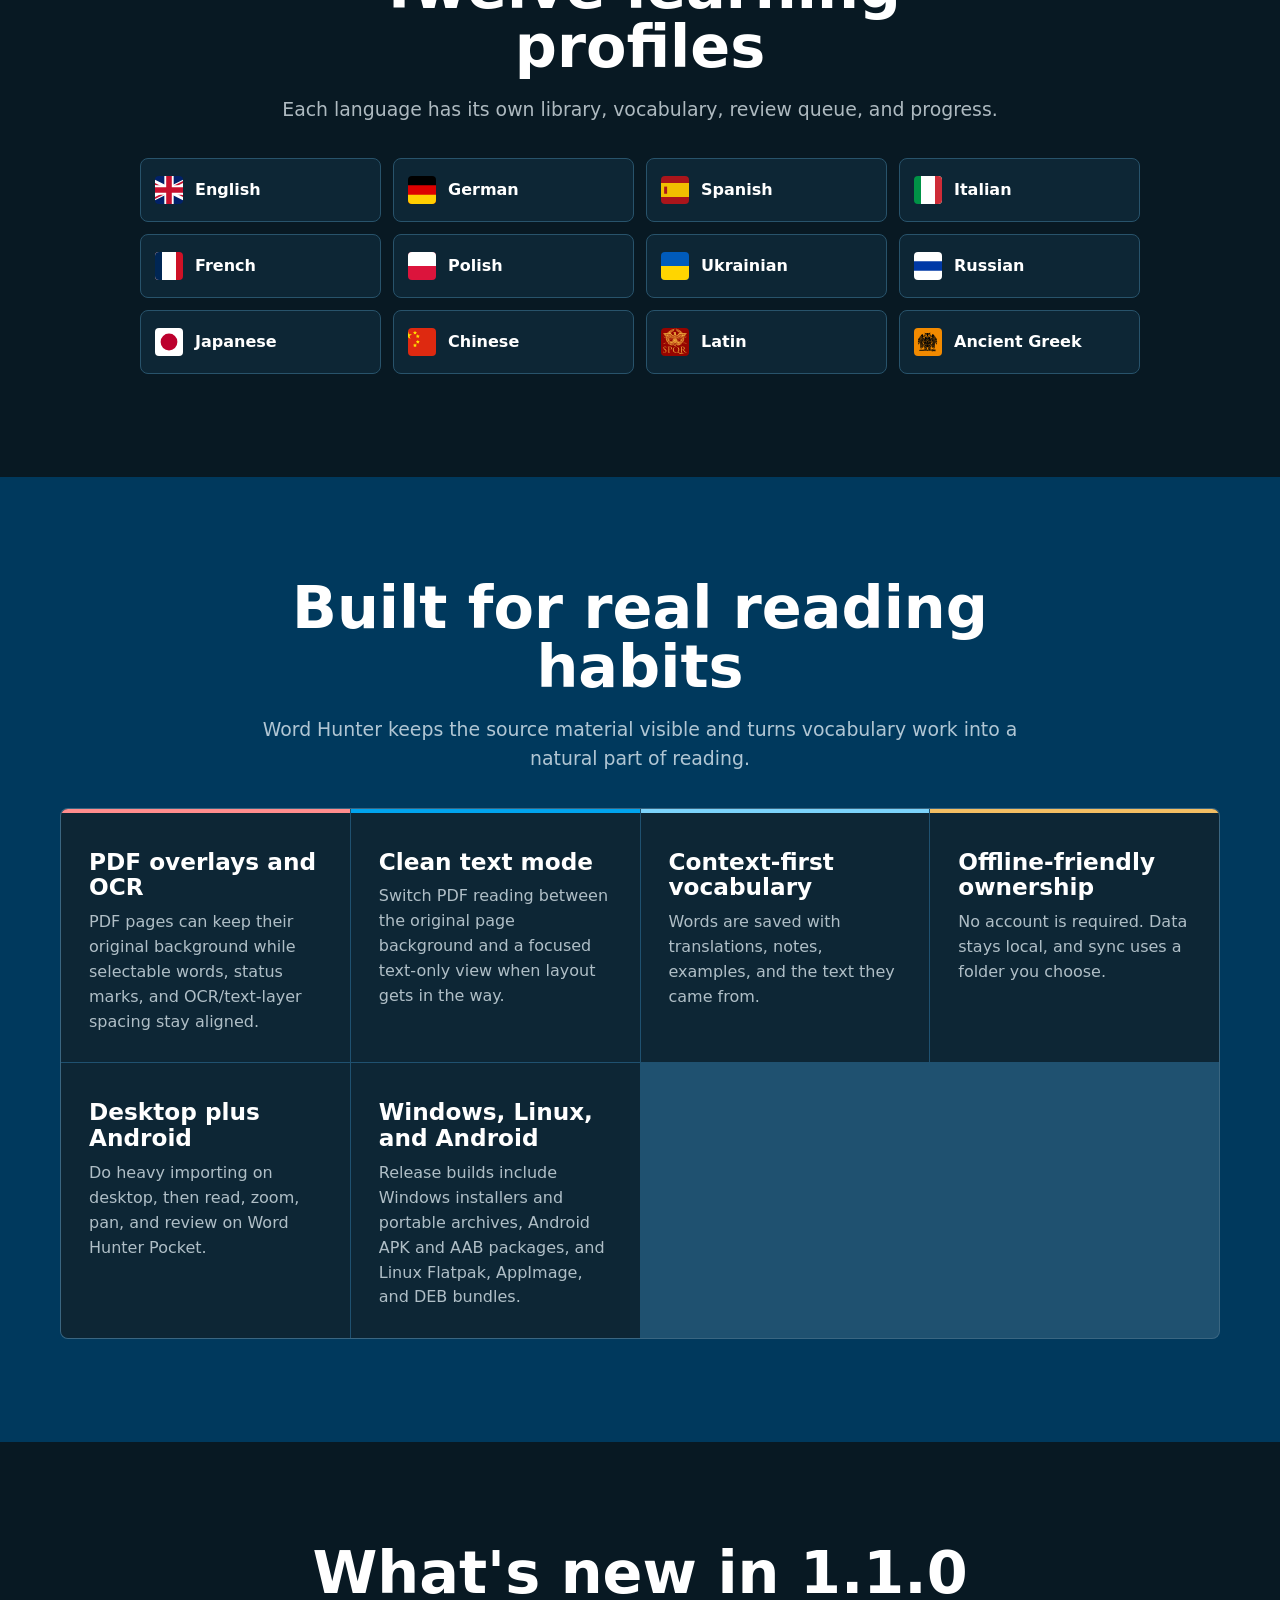
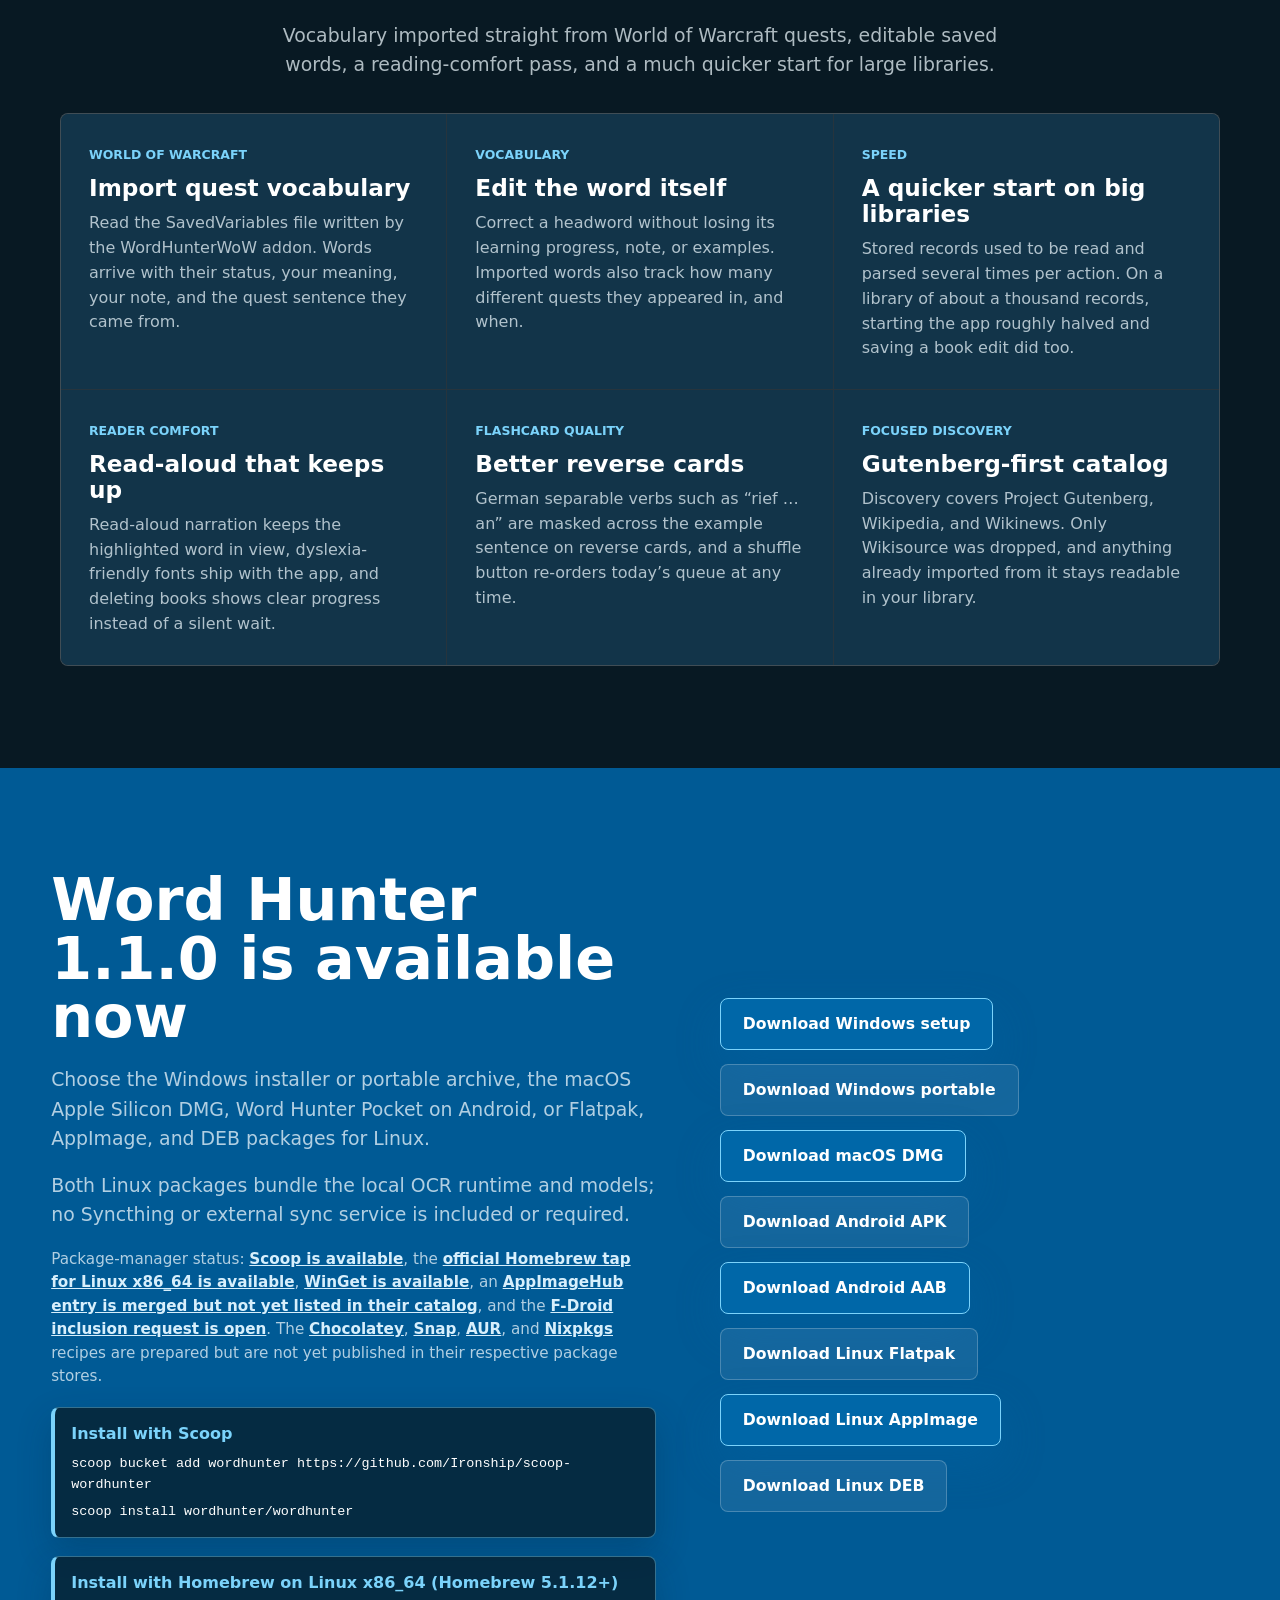
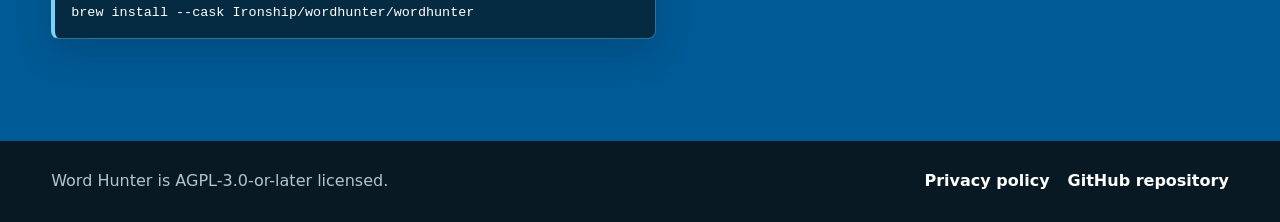
==== commit 0f7c4763: "Move the site to 1.1.0 and correct two package-manager claims WinGet had been described as "under re" ====
--- a/index.html
+++ b/index.html
@@ -20,7 +20,7 @@
         <a href="#screenshots">Screenshots</a>
         <a href="#languages">Languages</a>
         <a href="#features">Features</a>
-        <a href="#release">1.0.13</a>
+        <a href="#release">1.1.0</a>
         <a href="#download">Download</a>
       </nav>
     </header>
@@ -28,7 +28,7 @@
     <main id="top">
       <section class="hero" aria-labelledby="hero-title">
         <div class="hero-inner">
-          <p class="hero-version">Word Hunter 1.0.13 for Windows, macOS, Linux, and Android</p>
+          <p class="hero-version">Word Hunter 1.1.0 for Windows, macOS, Linux, and Android</p>
           <h1 id="hero-title">Read real texts. Turn every unknown word into a review.</h1>
           <p class="hero-copy">
             Word Hunter is a local-first reader, vocabulary trainer, PDF/OCR workspace, and SRS review tool for learners who want to study from real books, articles, subtitles, and scanned documents.
@@ -38,7 +38,7 @@
             <span>Version 1.0.0 changed the storage and sync compatibility baseline. Export a JSON backup and keep a separate copy of your current Word Hunter data folder before upgrading.</span>
           </aside>
           <div class="hero-actions" role="group" aria-label="Primary actions">
-            <a class="button primary-button" href="https://github.com/Ironship/WordHunter/releases/tag/WordHunter1.0.13">Download 1.0.13</a>
+            <a class="button primary-button" href="https://github.com/Ironship/WordHunter/releases/tag/WordHunter1.1.0">Download 1.1.0</a>
             <a class="button secondary-button" href="#learning">See how it helps you learn</a>
           </div>
         </div>
@@ -265,28 +265,28 @@
 
       <section class="section release-section" id="release" aria-labelledby="release-title">
         <div class="section-heading">
-          <h2 id="release-title">What's new in 1.0.13</h2>
-          <p>Smarter AI model discovery, more reliable flashcard images, and a wave of Android reliability fixes. A 1.1.0 prerelease with reading-comfort features is available for testing.</p>
+          <h2 id="release-title">What's new in 1.1.0</h2>
+          <p>Vocabulary imported straight from World of Warcraft quests, editable saved words, a reading-comfort pass, and a much quicker start for large libraries.</p>
         </div>
         <div class="intro-grid">
           <article>
-            <span>AI models</span>
-            <h3>Searchable model discovery</h3>
-            <p>The model catalog loads only after an explicit refresh and can be filtered locally by multiple terms, so choosing a model works by touch or keyboard without typing raw ids.</p>
-          </article>
-          <article>
-            <span>Flashcards</span>
-            <h3>Persistent images, shuffled queues</h3>
-            <p>Tapping a suggestion refreshes the active card immediately and keeps the image. Daily review queues are shuffled, and AI explanations persist into word notes.</p>
-          </article>
-          <article>
-            <span>Android</span>
-            <h3>Safe startup for large libraries</h3>
-            <p>Durable stores get enough time to load, pending replays wait for the snapshot, and deltas are validated before recovery journals are written.</p>
+            <span>World of Warcraft</span>
+            <h3>Import quest vocabulary</h3>
+            <p>Read the SavedVariables file written by the WordHunterWoW addon. Words arrive with their status, your meaning, your note, and the quest sentence they came from.</p>
+          </article>
+          <article>
+            <span>Vocabulary</span>
+            <h3>Edit the word itself</h3>
+            <p>Correct a headword without losing its learning progress, note, or examples. Imported words also track how many different quests they appeared in, and when.</p>
+          </article>
+          <article>
+            <span>Speed</span>
+            <h3>A quicker start on big libraries</h3>
+            <p>Stored records used to be read and parsed several times per action. On a library of about a thousand records, starting the app roughly halved and saving a book edit did too.</p>
           </article>
           <article>
             <span>Reader comfort</span>
-            <h3>New in 1.1.0 prereleases</h3>
+            <h3>Read-aloud that keeps up</h3>
             <p>Read-aloud narration keeps the highlighted word in view, dyslexia-friendly fonts ship with the app, and deleting books shows clear progress instead of a silent wait.</p>
           </article>
           <article>
@@ -297,21 +297,21 @@
           <article>
             <span>Focused discovery</span>
             <h3>Gutenberg-first catalog</h3>
-            <p>Book discovery now concentrates on Project Gutenberg long-form texts. Already-imported wiki articles remain fully readable in your library.</p>
+            <p>Discovery covers Project Gutenberg, Wikipedia, and Wikinews. Only Wikisource was dropped, and anything already imported from it stays readable in your library.</p>
           </article>
         </div>
       </section>
       <section class="section download-section" id="download" aria-labelledby="download-title">
         <div>
-          <h2 id="download-title">Word Hunter 1.0.13 is available now</h2>
+          <h2 id="download-title">Word Hunter 1.1.0 is available now</h2>
           <p>Choose the Windows installer or portable archive, the macOS Apple Silicon DMG, Word Hunter Pocket on Android, or Flatpak, AppImage, and DEB packages for Linux.</p>
           <p>Both Linux packages bundle the local OCR runtime and models; no Syncthing or external sync service is included or required.</p>
           <p class="channel-links">
             Package-manager status:
             <a href="https://github.com/Ironship/scoop-wordhunter">Scoop is available</a>,
             the <a href="https://github.com/Ironship/homebrew-wordhunter">official Homebrew tap for Linux x86_64 is available</a>,
-            <a href="https://github.com/microsoft/winget-pkgs/pull/413629">WinGet is under review</a>,
-            <a href="https://github.com/AppImage/appimage.github.io/pull/3794">Word Hunter is on AppImageHub</a>,
+            <a href="https://github.com/microsoft/winget-pkgs/tree/master/manifests/i/Ironship/WordHunter">WinGet is available</a>,
+            an <a href="https://github.com/AppImage/appimage.github.io/pull/3794">AppImageHub entry is merged but not yet listed in their catalog</a>,
             and the
             <a href="https://gitlab.com/fdroid/rfp/-/work_items/4109">F-Droid inclusion request is open</a>.
             The <a href="https://github.com/Ironship/WordHunter/tree/main/packaging/chocolatey">Chocolatey</a>,
@@ -331,14 +331,14 @@
           </div>
         </div>
         <div class="download-actions">
-          <a class="button primary-button" href="https://github.com/Ironship/WordHunter/releases/download/WordHunter1.0.13/Word.Hunter.Setup.exe">Download Windows setup</a>
-          <a class="button secondary-button" href="https://github.com/Ironship/WordHunter/releases/download/WordHunter1.0.13/Word.Hunter.portable.zip">Download Windows portable</a>
-          <a class="button primary-button" href="https://github.com/Ironship/WordHunter/releases/download/WordHunter1.0.13/WordHunter-1.0.13-aarch64.dmg">Download macOS DMG</a>
-          <a class="button secondary-button" href="https://github.com/Ironship/WordHunter/releases/download/WordHunter1.0.13/Word.Hunter.Pocket.release.apk">Download Android APK</a>
-          <a class="button primary-button" href="https://github.com/Ironship/WordHunter/releases/download/WordHunter1.0.13/Word.Hunter.Pocket.release.aab">Download Android AAB</a>
-          <a class="button secondary-button" href="https://github.com/Ironship/WordHunter/releases/download/WordHunter1.0.13/WordHunter.flatpak">Download Linux Flatpak</a>
-          <a class="button primary-button" href="https://github.com/Ironship/WordHunter/releases/download/WordHunter1.0.13/WordHunter-1.0.13-x86_64.AppImage">Download Linux AppImage</a>
-          <a class="button secondary-button" href="https://github.com/Ironship/WordHunter/releases/download/WordHunter1.0.13/word-hunter_1.0.13_amd64.deb">Download Linux DEB</a>
+          <a class="button primary-button" href="https://github.com/Ironship/WordHunter/releases/download/WordHunter1.1.0/Word.Hunter.Setup.exe">Download Windows setup</a>
+          <a class="button secondary-button" href="https://github.com/Ironship/WordHunter/releases/download/WordHunter1.1.0/Word.Hunter.portable.zip">Download Windows portable</a>
+          <a class="button primary-button" href="https://github.com/Ironship/WordHunter/releases/download/WordHunter1.1.0/WordHunter-1.1.0-aarch64.dmg">Download macOS DMG</a>
+          <a class="button secondary-button" href="https://github.com/Ironship/WordHunter/releases/download/WordHunter1.1.0/Word.Hunter.Pocket.release.apk">Download Android APK</a>
+          <a class="button primary-button" href="https://github.com/Ironship/WordHunter/releases/download/WordHunter1.1.0/Word.Hunter.Pocket.release.aab">Download Android AAB</a>
+          <a class="button secondary-button" href="https://github.com/Ironship/WordHunter/releases/download/WordHunter1.1.0/WordHunter.flatpak">Download Linux Flatpak</a>
+          <a class="button primary-button" href="https://github.com/Ironship/WordHunter/releases/download/WordHunter1.1.0/WordHunter-1.1.0-x86_64.AppImage">Download Linux AppImage</a>
+          <a class="button secondary-button" href="https://github.com/Ironship/WordHunter/releases/download/WordHunter1.1.0/word-hunter_1.1.0_amd64.deb">Download Linux DEB</a>
         </div>
       </section>
     </main>
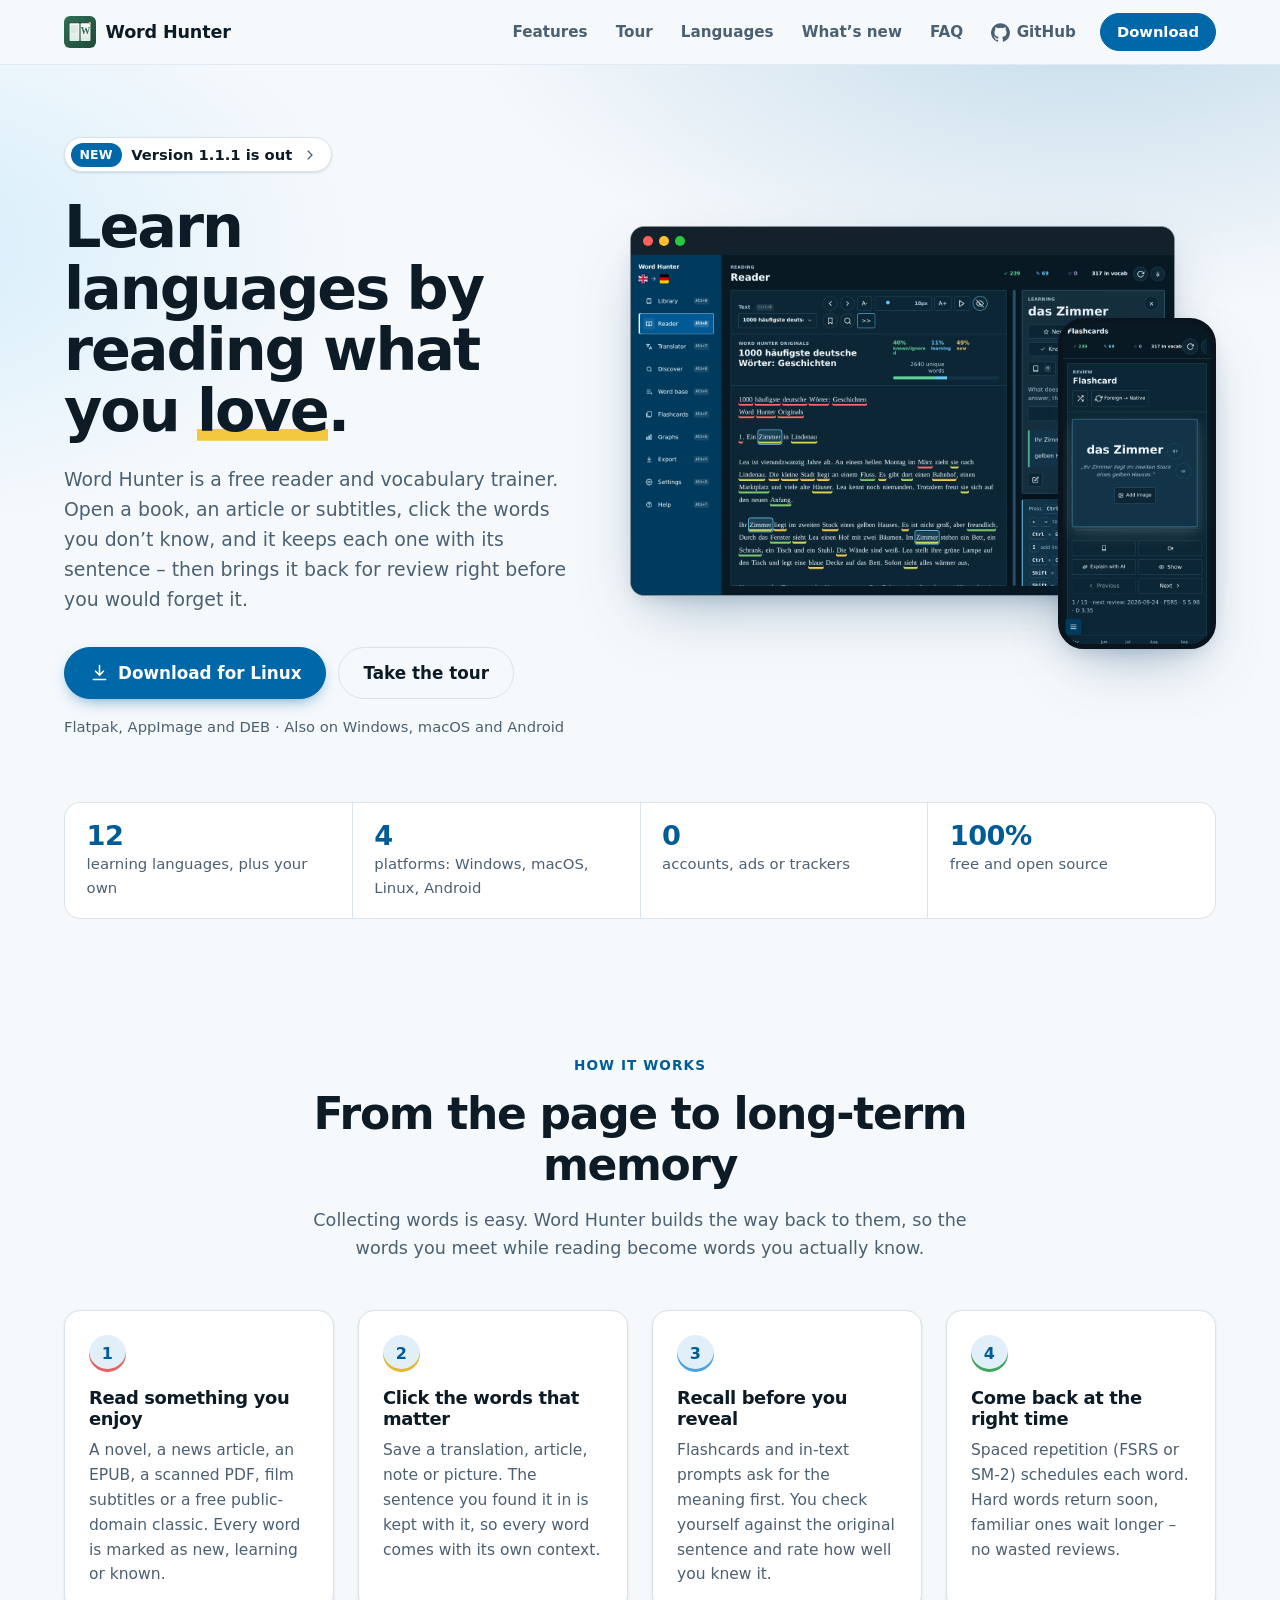
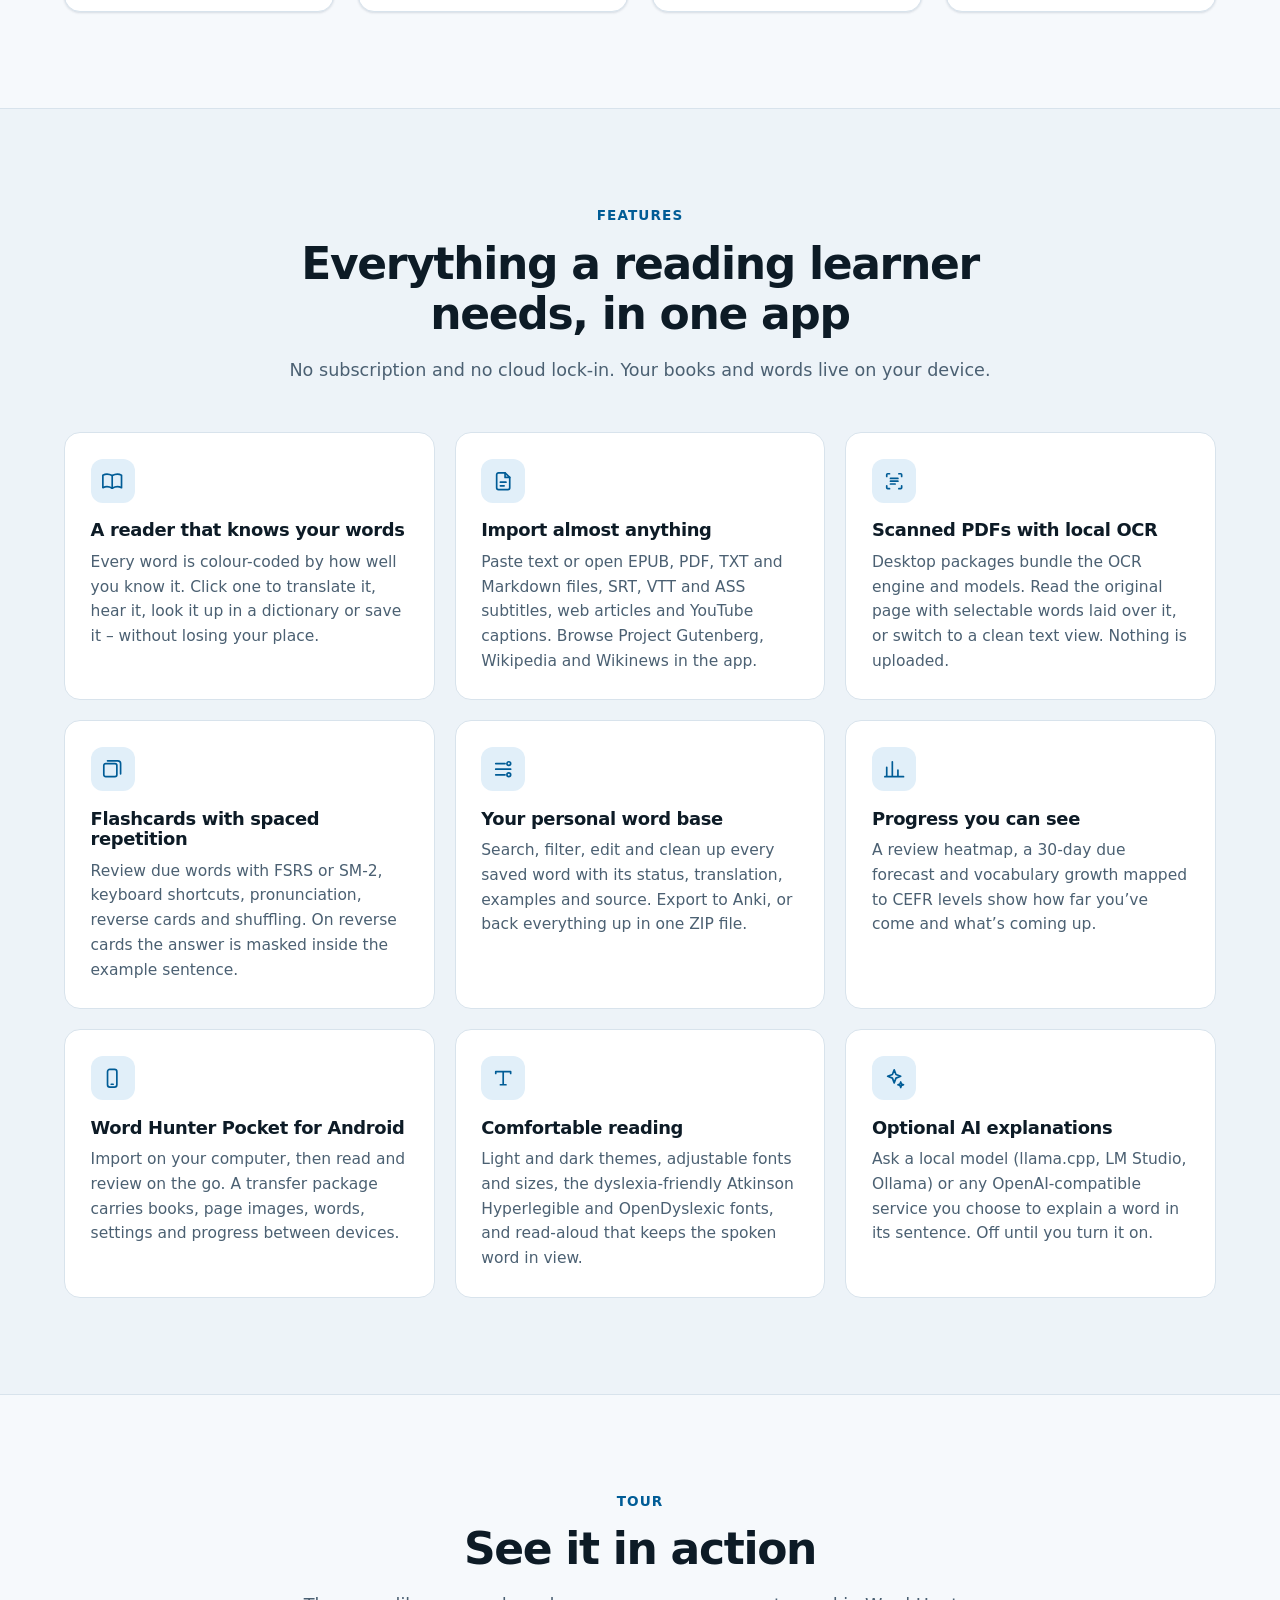
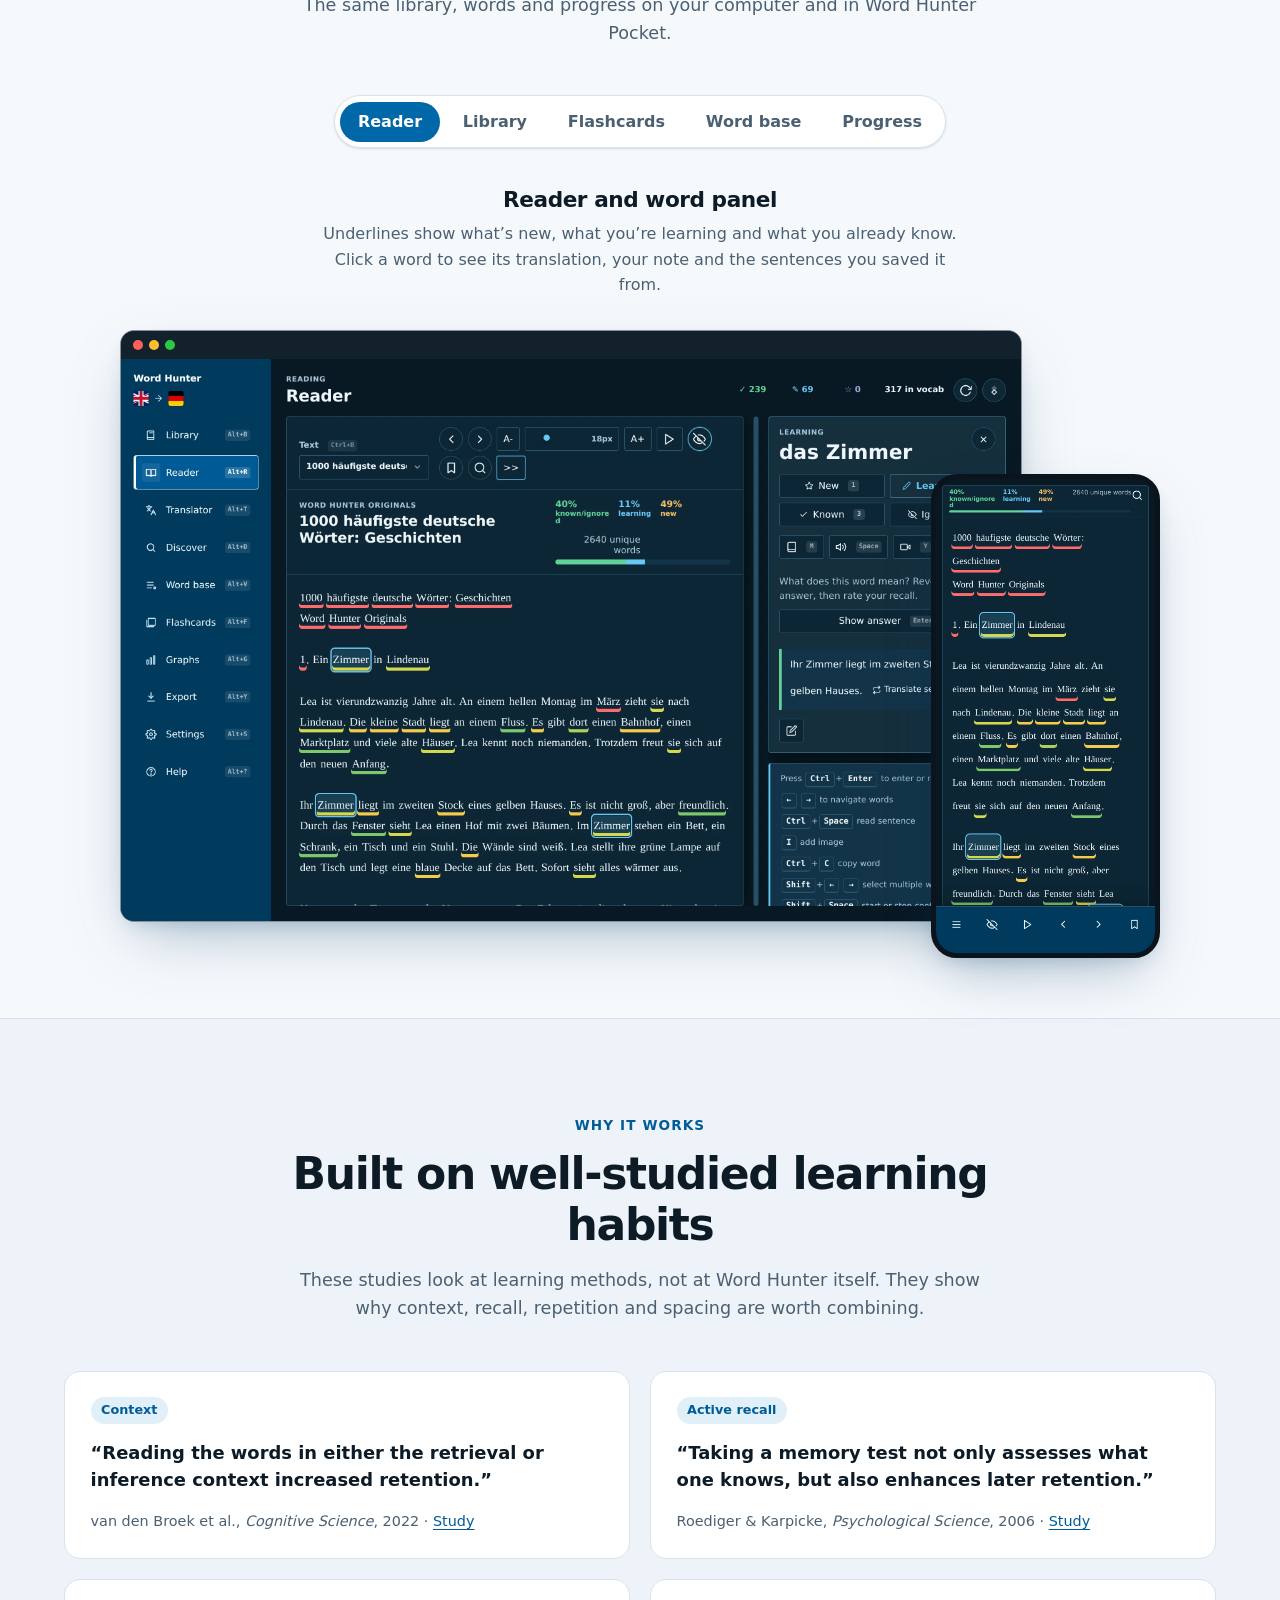
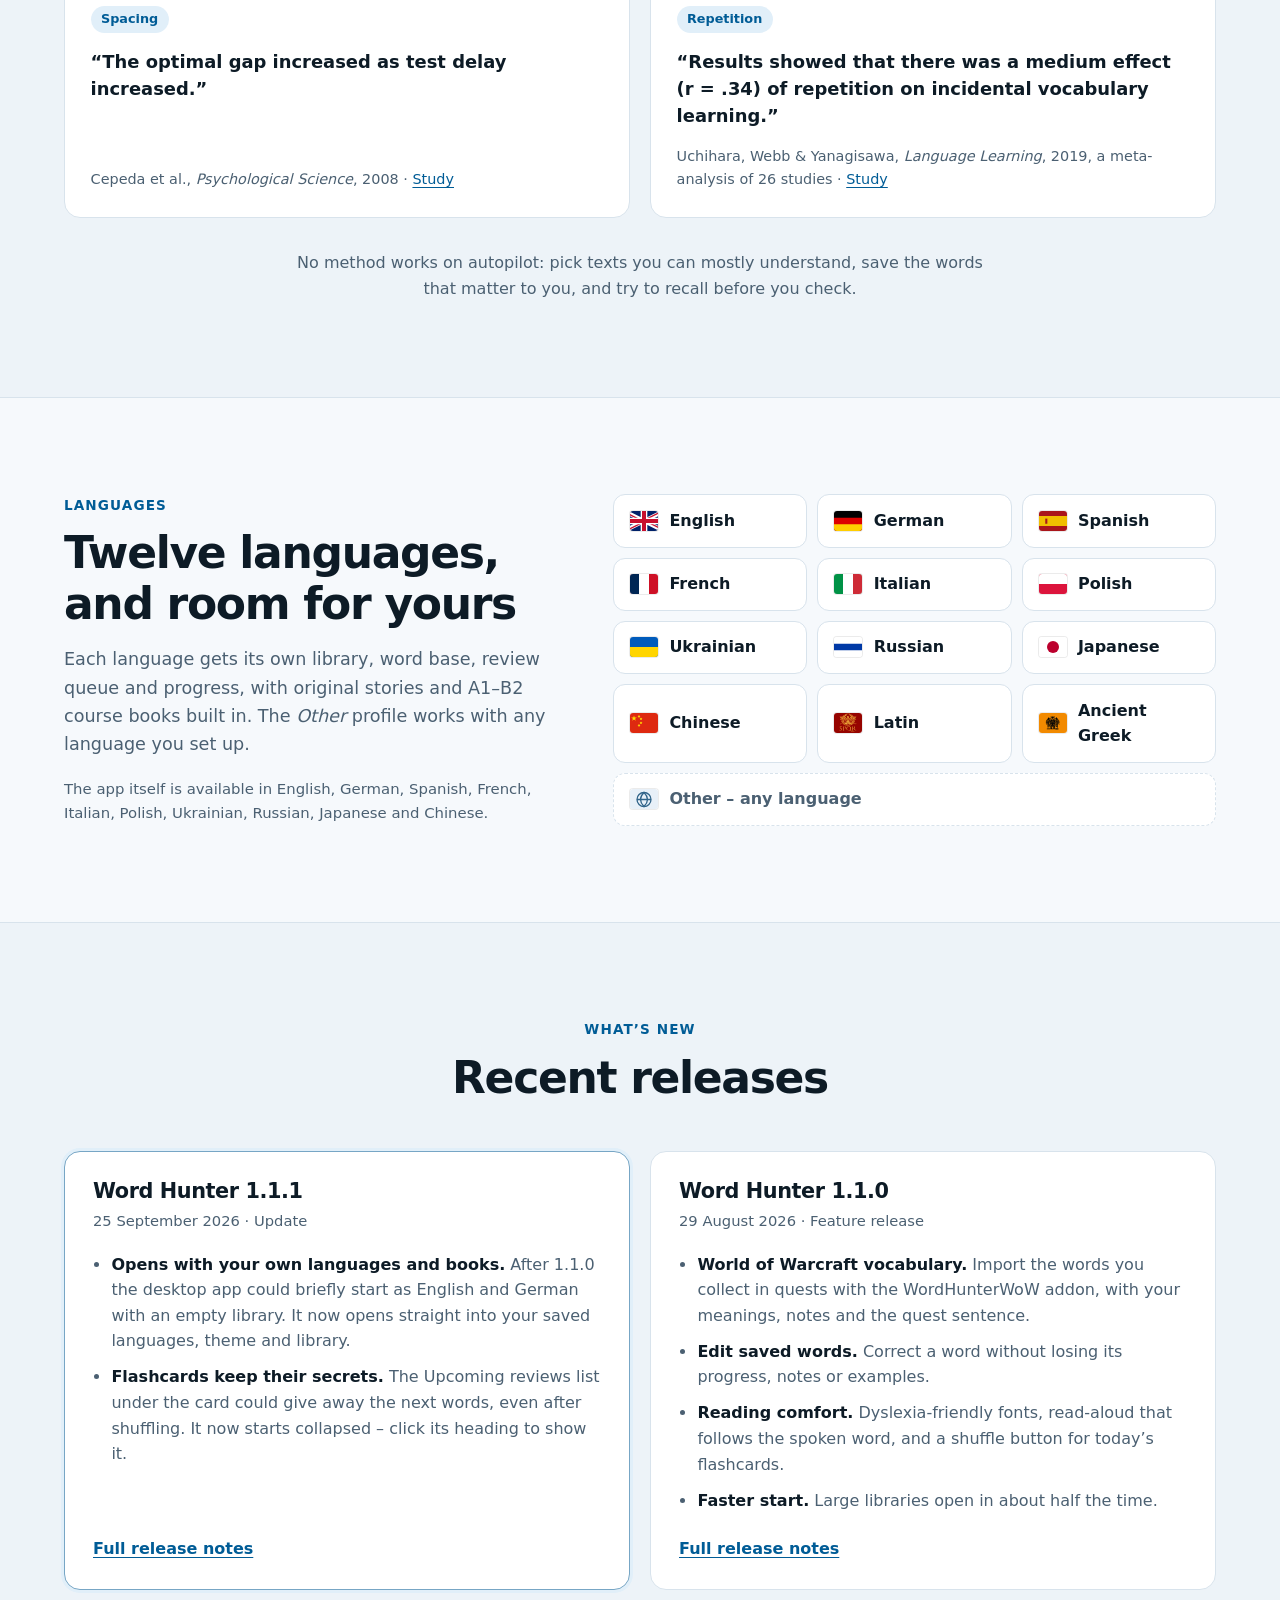
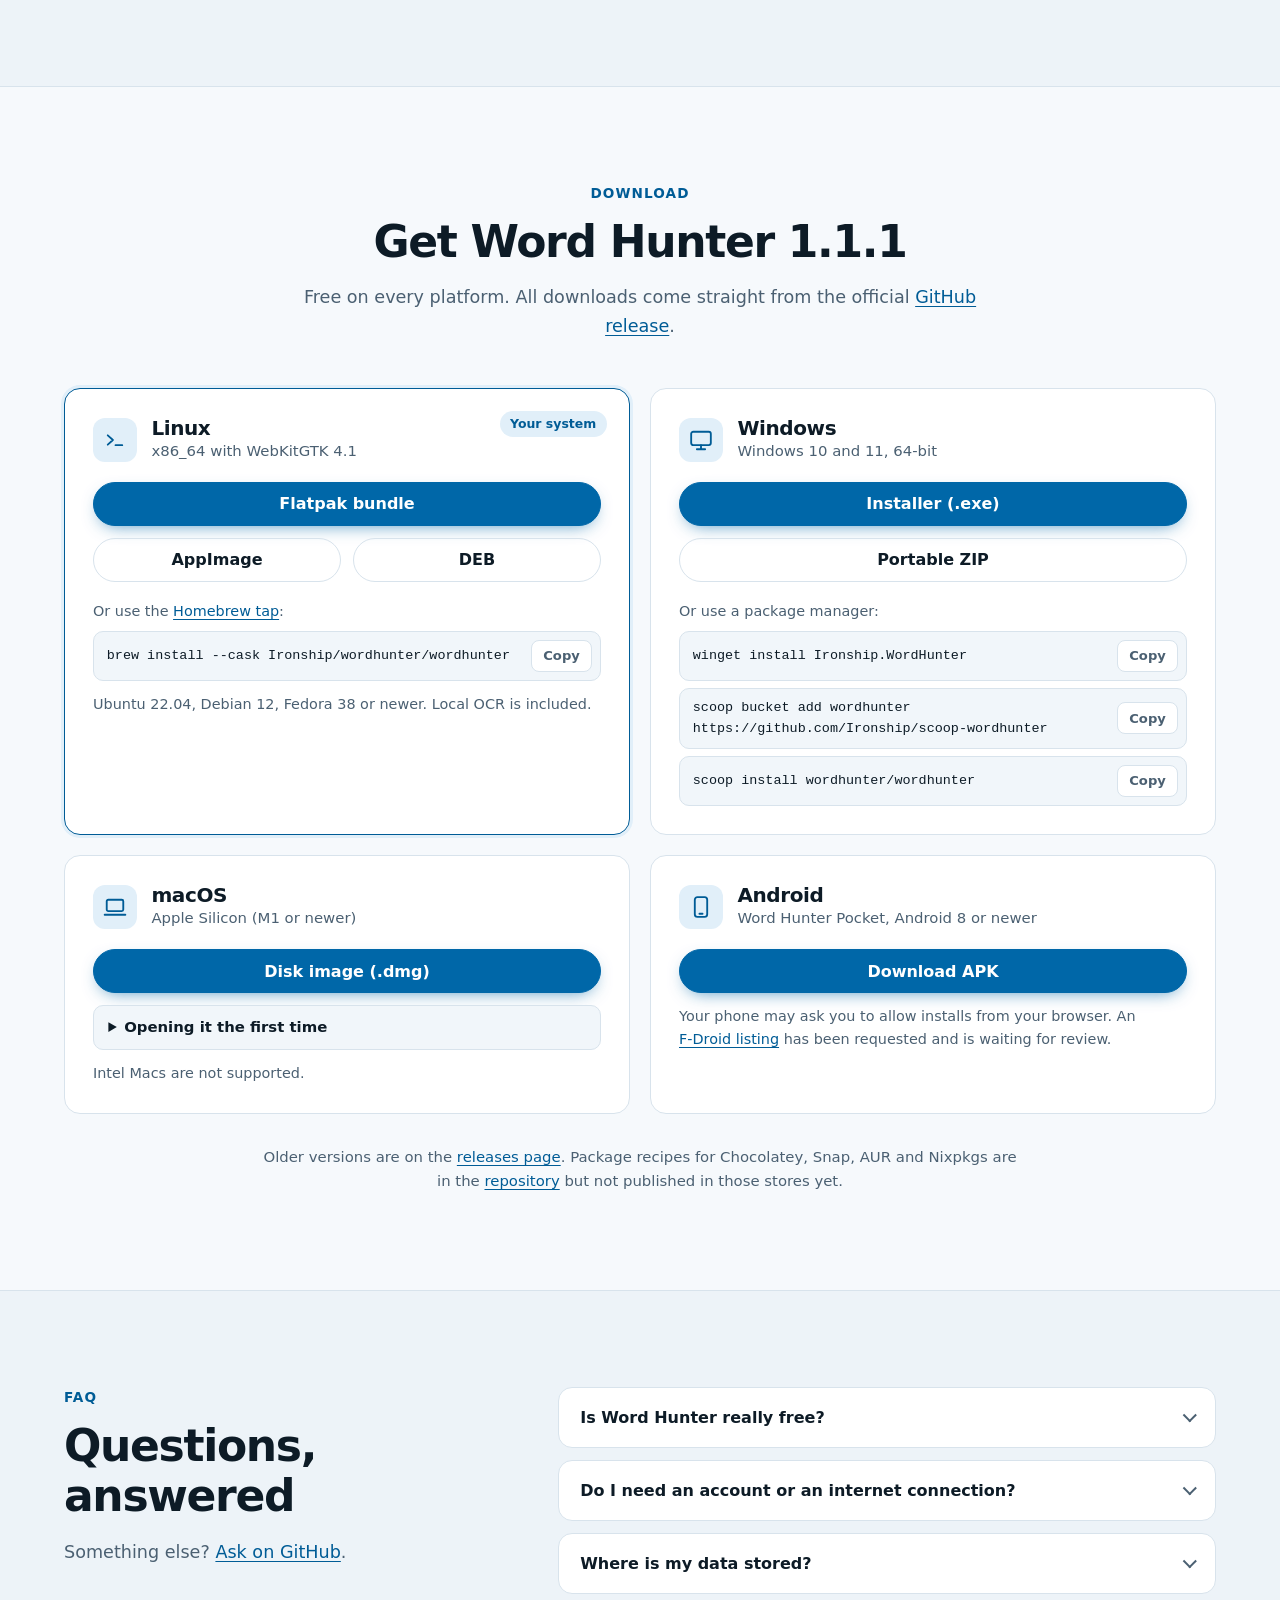
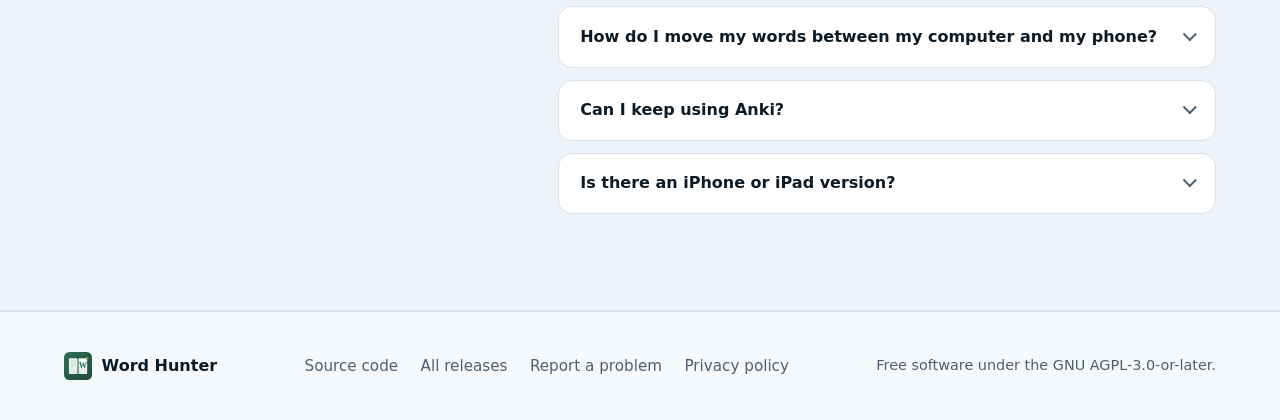
==== commit 9f78c8fe: "Redesign the site and bring it up to date with 1.1.1 The site still advertised 1.1.0, warned about t" ====
--- a/index.html
+++ b/index.html
@@ -3,354 +3,503 @@
   <head>
     <meta charset="utf-8">
     <meta name="viewport" content="width=device-width, initial-scale=1">
-    <meta name="theme-color" content="#0067a8">
-    <title>Word Hunter - read real texts, build real vocabulary</title>
-    <meta name="description" content="Word Hunter is a local-first reader, vocabulary trainer, OCR workspace, and spaced-repetition app for desktop and Android.">
+    <meta name="color-scheme" content="light dark">
+    <meta name="theme-color" content="#f6f9fc" media="(prefers-color-scheme: light)">
+    <meta name="theme-color" content="#081520" media="(prefers-color-scheme: dark)">
+    <title>Word Hunter – learn languages by reading what you love</title>
+    <meta name="description" content="Word Hunter is a free, local-first reader and vocabulary trainer for Windows, macOS, Linux and Android. Read real texts, save words with their sentence and review them with spaced repetition.">
+    <link rel="canonical" href="https://ironship.github.io/WordHunter-site/">
+    <meta property="og:type" content="website">
+    <meta property="og:site_name" content="Word Hunter">
+    <meta property="og:title" content="Word Hunter – learn languages by reading what you love">
+    <meta property="og:description" content="A free, local-first reader and vocabulary trainer. Read real texts, save words with context, review them with spaced repetition.">
+    <meta property="og:url" content="https://ironship.github.io/WordHunter-site/">
+    <meta property="og:image" content="https://ironship.github.io/WordHunter-site/docs/og-image.png">
+    <meta property="og:image:width" content="1200">
+    <meta property="og:image:height" content="630">
+    <meta name="twitter:card" content="summary_large_image">
     <link rel="icon" href="src/web/favicon.svg" type="image/svg+xml">
     <link rel="stylesheet" href="site.css">
+    <script type="application/ld+json">
+      {
+        "@context": "https://schema.org",
+        "@type": "SoftwareApplication",
+        "name": "Word Hunter",
+        "applicationCategory": "EducationalApplication",
+        "operatingSystem": "Windows, macOS, Linux, Android",
+        "description": "A local-first reader and vocabulary trainer: read real texts, save words with context and review them with spaced repetition.",
+        "url": "https://ironship.github.io/WordHunter-site/",
+        "downloadUrl": "https://github.com/Ironship/WordHunter/releases/latest",
+        "license": "https://www.gnu.org/licenses/agpl-3.0.html",
+        "offers": { "@type": "Offer", "price": "0", "priceCurrency": "USD" }
+      }
+    </script>
   </head>
   <body>
-    <header class="site-header" aria-label="Primary">
-      <a class="brand" href="#top" aria-label="Word Hunter home">
-        <img src="src/web/favicon.svg" alt="">
-        <span>Word Hunter</span>
-      </a>
-      <nav class="nav-links" aria-label="Page sections">
-        <a href="#learning">How it helps</a>
-        <a href="#screenshots">Screenshots</a>
-        <a href="#languages">Languages</a>
-        <a href="#features">Features</a>
-        <a href="#release">1.1.0</a>
-        <a href="#download">Download</a>
-      </nav>
+    <a class="skip-link" href="#main">Skip to content</a>
+
+    <header class="site-header">
+      <div class="container header-inner">
+        <a class="brand" href="#top" aria-label="Word Hunter home">
+          <img src="src/web/favicon.svg" alt="" width="32" height="32">
+          <span>Word Hunter</span>
+        </a>
+        <button class="menu-button" type="button" aria-expanded="false" aria-controls="site-nav" hidden>
+          <svg viewBox="0 0 24 24" aria-hidden="true"><path d="M4 7h16M4 12h16M4 17h16"/></svg>
+          <span class="visually-hidden">Menu</span>
+        </button>
+        <nav id="site-nav" class="site-nav" aria-label="Main">
+          <a href="#features">Features</a>
+          <a href="#tour">Tour</a>
+          <a href="#languages">Languages</a>
+          <a href="#whats-new">What’s new</a>
+          <a href="#faq">FAQ</a>
+          <a class="nav-github" href="https://github.com/Ironship/WordHunter">
+            <svg viewBox="0 0 24 24" aria-hidden="true"><path class="fill" d="M12 .3a12 12 0 0 0-3.8 23.38c.6.11.82-.26.82-.58v-2.03c-3.34.73-4.04-1.61-4.04-1.61-.55-1.39-1.34-1.76-1.34-1.76-1.09-.74.08-.73.08-.73 1.2.08 1.84 1.24 1.84 1.24 1.07 1.83 2.81 1.3 3.5 1 .1-.78.42-1.31.76-1.61-2.67-.3-5.47-1.33-5.47-5.93 0-1.31.47-2.38 1.24-3.22-.14-.3-.54-1.52.1-3.18 0 0 1.01-.32 3.3 1.23a11.5 11.5 0 0 1 6 0c2.28-1.55 3.29-1.23 3.29-1.23.64 1.66.24 2.88.12 3.18a4.65 4.65 0 0 1 1.23 3.22c0 4.61-2.8 5.63-5.48 5.92.42.36.81 1.1.81 2.22v3.29c0 .32.21.7.82.58A12 12 0 0 0 12 .3"/></svg>
+            GitHub
+          </a>
+          <a class="button button-small" href="#download">Download</a>
+        </nav>
+      </div>
     </header>
 
-    <main id="top">
-      <section class="hero" aria-labelledby="hero-title">
-        <div class="hero-inner">
-          <p class="hero-version">Word Hunter 1.1.0 for Windows, macOS, Linux, and Android</p>
-          <h1 id="hero-title">Read real texts. Turn every unknown word into a review.</h1>
-          <p class="hero-copy">
-            Word Hunter is a local-first reader, vocabulary trainer, PDF/OCR workspace, and SRS review tool for learners who want to study from real books, articles, subtitles, and scanned documents.
+    <main id="main">
+      <section class="hero" id="top" aria-labelledby="hero-title">
+        <div class="container hero-grid">
+          <div class="hero-copy">
+            <a class="release-badge" href="https://github.com/Ironship/WordHunter/releases/tag/WordHunter1.1.1" data-release-link>
+              <span class="release-badge-tag">New</span>
+              <span>Version <span data-version>1.1.1</span> is out</span>
+              <svg viewBox="0 0 24 24" aria-hidden="true"><path d="M9 6l6 6-6 6"/></svg>
+            </a>
+            <h1 id="hero-title">Learn languages by reading what you <span class="mark">love</span>.</h1>
+            <p class="lead">
+              Word Hunter is a free reader and vocabulary trainer. Open a book, an article or subtitles, click the words you don’t know, and it keeps each one with its sentence – then brings it back for review right before you would forget it.
+            </p>
+            <div class="hero-actions">
+              <a class="button button-primary button-large" href="#download" data-os-download>
+                <svg viewBox="0 0 24 24" aria-hidden="true"><path d="M12 4v11m0 0-4.5-4.5M12 15l4.5-4.5M5 20h14"/></svg>
+                <span data-os-label>Download free</span>
+              </a>
+              <a class="button button-ghost button-large" href="#tour">Take the tour</a>
+            </div>
+            <p class="hero-meta" data-os-note>Windows · macOS · Linux · Android — no account, no ads, open source.</p>
+          </div>
+
+          <div class="hero-media" aria-hidden="true">
+            <div class="device-window">
+              <div class="window-bar"><span></span><span></span><span></span></div>
+              <img src="docs/screenshots/pc-reader.webp" alt="" width="1440" height="900" fetchpriority="high">
+            </div>
+            <div class="device-phone">
+              <img src="docs/screenshots/pocket-flashcards.webp" alt="" width="412" height="892">
+            </div>
+          </div>
+        </div>
+
+        <div class="container">
+          <ul class="facts">
+            <li><strong>12</strong><span>learning languages, plus your own</span></li>
+            <li><strong>4</strong><span>platforms: Windows, macOS, Linux, Android</span></li>
+            <li><strong>0</strong><span>accounts, ads or trackers</span></li>
+            <li><strong>100%</strong><span>free and open source</span></li>
+          </ul>
+        </div>
+      </section>
+
+      <section class="section" id="how" aria-labelledby="how-title">
+        <div class="container">
+          <header class="section-head">
+            <p class="eyebrow">How it works</p>
+            <h2 id="how-title">From the page to long-term memory</h2>
+            <p>Collecting words is easy. Word Hunter builds the way back to them, so the words you meet while reading become words you actually know.</p>
+          </header>
+          <ol class="steps">
+            <li>
+              <span class="step-number" aria-hidden="true">1</span>
+              <h3>Read something you enjoy</h3>
+              <p>A novel, a news article, an EPUB, a scanned PDF, film subtitles or a free public-domain classic. Every word is marked as new, learning or known.</p>
+            </li>
+            <li>
+              <span class="step-number" aria-hidden="true">2</span>
+              <h3>Click the words that matter</h3>
+              <p>Save a translation, article, note or picture. The sentence you found it in is kept with it, so every word comes with its own context.</p>
+            </li>
+            <li>
+              <span class="step-number" aria-hidden="true">3</span>
+              <h3>Recall before you reveal</h3>
+              <p>Flashcards and in-text prompts ask for the meaning first. You check yourself against the original sentence and rate how well you knew it.</p>
+            </li>
+            <li>
+              <span class="step-number" aria-hidden="true">4</span>
+              <h3>Come back at the right time</h3>
+              <p>Spaced repetition (FSRS or SM-2) schedules each word. Hard words return soon, familiar ones wait longer – no wasted reviews.</p>
+            </li>
+          </ol>
+        </div>
+      </section>
+
+      <section class="section section-alt" id="features" aria-labelledby="features-title">
+        <div class="container">
+          <header class="section-head">
+            <p class="eyebrow">Features</p>
+            <h2 id="features-title">Everything a reading learner needs, in one app</h2>
+            <p>No subscription and no cloud lock-in. Your books and words live on your device.</p>
+          </header>
+          <div class="feature-grid">
+            <article class="feature">
+              <span class="feature-icon" aria-hidden="true"><svg viewBox="0 0 24 24"><path d="M2 5.5C4.5 4.2 8.5 4 12 6c3.5-2 7.5-1.8 10-.5V19c-2.5-1.3-6.5-1.5-10 .5-3.5-2-7.5-1.8-10-.5z"/><path d="M12 6v13.5"/></svg></span>
+              <h3>A reader that knows your words</h3>
+              <p>Every word is colour-coded by how well you know it. Click one to translate it, hear it, look it up in a dictionary or save it – without losing your place.</p>
+            </article>
+            <article class="feature">
+              <span class="feature-icon" aria-hidden="true"><svg viewBox="0 0 24 24"><path d="M14 3H7a2 2 0 0 0-2 2v14a2 2 0 0 0 2 2h10a2 2 0 0 0 2-2V8z"/><path d="M14 3v5h5M9 13h6M9 17h4"/></svg></span>
+              <h3>Import almost anything</h3>
+              <p>Paste text or open EPUB, PDF, TXT and Markdown files, SRT, VTT and ASS subtitles, web articles and YouTube captions. Browse Project Gutenberg, Wikipedia and Wikinews in the app.</p>
+            </article>
+            <article class="feature">
+              <span class="feature-icon" aria-hidden="true"><svg viewBox="0 0 24 24"><path d="M4 7V5a1 1 0 0 1 1-1h2M17 4h2a1 1 0 0 1 1 1v2M20 17v2a1 1 0 0 1-1 1h-2M7 20H5a1 1 0 0 1-1-1v-2"/><path d="M8 9h8M8 12h8M8 15h5"/></svg></span>
+              <h3>Scanned PDFs with local OCR</h3>
+              <p>Desktop packages bundle the OCR engine and models. Read the original page with selectable words laid over it, or switch to a clean text view. Nothing is uploaded.</p>
+            </article>
+            <article class="feature">
+              <span class="feature-icon" aria-hidden="true"><svg viewBox="0 0 24 24"><rect x="3" y="6" width="14" height="14" rx="2"/><path d="M7 3h11a3 3 0 0 1 3 3v11"/></svg></span>
+              <h3>Flashcards with spaced repetition</h3>
+              <p>Review due words with FSRS or SM-2, keyboard shortcuts, pronunciation, reverse cards and shuffling. On reverse cards the answer is masked inside the example sentence.</p>
+            </article>
+            <article class="feature">
+              <span class="feature-icon" aria-hidden="true"><svg viewBox="0 0 24 24"><path d="M4 6h10M4 12h16M4 18h10"/><circle cx="18" cy="6" r="2"/><circle cx="18" cy="18" r="2"/></svg></span>
+              <h3>Your personal word base</h3>
+              <p>Search, filter, edit and clean up every saved word with its status, translation, examples and source. Export to Anki, or back everything up in one ZIP file.</p>
+            </article>
+            <article class="feature">
+              <span class="feature-icon" aria-hidden="true"><svg viewBox="0 0 24 24"><path d="M4 20V10M10 20V4M16 20v-7M22 20H2"/></svg></span>
+              <h3>Progress you can see</h3>
+              <p>A review heatmap, a 30-day due forecast and vocabulary growth mapped to CEFR levels show how far you’ve come and what’s coming up.</p>
+            </article>
+            <article class="feature">
+              <span class="feature-icon" aria-hidden="true"><svg viewBox="0 0 24 24"><rect x="7" y="2.5" width="10" height="19" rx="2.5"/><path d="M11 18.5h2"/></svg></span>
+              <h3>Word Hunter Pocket for Android</h3>
+              <p>Import on your computer, then read and review on the go. A transfer package carries books, page images, words, settings and progress between devices.</p>
+            </article>
+            <article class="feature">
+              <span class="feature-icon" aria-hidden="true"><svg viewBox="0 0 24 24"><path d="M4 7V5h16v2M9 19h6M12 5v14"/></svg></span>
+              <h3>Comfortable reading</h3>
+              <p>Light and dark themes, adjustable fonts and sizes, the dyslexia-friendly Atkinson Hyperlegible and OpenDyslexic fonts, and read-aloud that keeps the spoken word in view.</p>
+            </article>
+            <article class="feature">
+              <span class="feature-icon" aria-hidden="true"><svg viewBox="0 0 24 24"><path d="M12 3l1.9 5.1L19 10l-5.1 1.9L12 17l-1.9-5.1L5 10l5.1-1.9z"/><path d="M19 16l.8 2.2L22 19l-2.2.8L19 22l-.8-2.2L16 19l2.2-.8z"/></svg></span>
+              <h3>Optional AI explanations</h3>
+              <p>Ask a local model (llama.cpp, LM Studio, Ollama) or any OpenAI-compatible service you choose to explain a word in its sentence. Off until you turn it on.</p>
+            </article>
+          </div>
+        </div>
+      </section>
+
+      <section class="section" id="tour" aria-labelledby="tour-title">
+        <div class="container">
+          <header class="section-head">
+            <p class="eyebrow">Tour</p>
+            <h2 id="tour-title">See it in action</h2>
+            <p>The same library, words and progress on your computer and in Word Hunter Pocket.</p>
+          </header>
+
+          <div class="tour" data-tour>
+            <div class="tour-tabs" role="tablist" aria-label="App views" hidden>
+              <button type="button" role="tab" id="tab-reader" aria-controls="view-reader" aria-selected="true">Reader</button>
+              <button type="button" role="tab" id="tab-library" aria-controls="view-library" aria-selected="false" tabindex="-1">Library</button>
+              <button type="button" role="tab" id="tab-flashcards" aria-controls="view-flashcards" aria-selected="false" tabindex="-1">Flashcards</button>
+              <button type="button" role="tab" id="tab-words" aria-controls="view-words" aria-selected="false" tabindex="-1">Word base</button>
+              <button type="button" role="tab" id="tab-progress" aria-controls="view-progress" aria-selected="false" tabindex="-1">Progress</button>
+            </div>
+
+            <div class="tour-panel" role="tabpanel" id="view-reader" aria-labelledby="tab-reader">
+              <div class="tour-caption">
+                <h3>Reader and word panel</h3>
+                <p>Underlines show what’s new, what you’re learning and what you already know. Click a word to see its translation, your note and the sentences you saved it from.</p>
+              </div>
+              <div class="tour-media">
+                <div class="device-window"><div class="window-bar"><span></span><span></span><span></span></div><img src="docs/screenshots/pc-reader.webp" alt="Desktop reader with coloured word underlines and the word panel for the German word Zimmer" width="1440" height="900" loading="lazy"></div>
+                <div class="device-phone"><img src="docs/screenshots/pocket-reader.webp" alt="Word Hunter Pocket reader on a phone" width="412" height="892" loading="lazy"></div>
+              </div>
+            </div>
+
+            <div class="tour-panel" role="tabpanel" id="view-library" aria-labelledby="tab-library">
+              <div class="tour-caption">
+                <h3>Library and import</h3>
+                <p>Your books, articles, subtitles and scanned PDFs in one place, each with its own progress. Built-in stories and A1–B2 course books get you started in every language.</p>
+              </div>
+              <div class="tour-media">
+                <div class="device-window"><div class="window-bar"><span></span><span></span><span></span></div><img src="docs/screenshots/pc-library.webp" alt="Desktop library with book cards, reading progress and the import panel" width="1440" height="900" loading="lazy"></div>
+                <div class="device-phone"><img src="docs/screenshots/pocket-library.webp" alt="Word Hunter Pocket library on a phone" width="412" height="892" loading="lazy"></div>
+              </div>
+            </div>
+
+            <div class="tour-panel" role="tabpanel" id="view-flashcards" aria-labelledby="tab-flashcards">
+              <div class="tour-caption">
+                <h3>Flashcards</h3>
+                <p>Review what’s due with the original sentence as a hint. Reveal, rate and move on – with the keyboard on desktop or a tap on your phone.</p>
+              </div>
+              <div class="tour-media">
+                <div class="device-window"><div class="window-bar"><span></span><span></span><span></span></div><img src="docs/screenshots/pc-flashcards.webp" alt="Desktop flashcard review showing a German word with its example sentence" width="1440" height="900" loading="lazy"></div>
+                <div class="device-phone"><img src="docs/screenshots/pocket-flashcards.webp" alt="Word Hunter Pocket flashcard review on a phone" width="412" height="892" loading="lazy"></div>
+              </div>
+            </div>
+
+            <div class="tour-panel" role="tabpanel" id="view-words" aria-labelledby="tab-words">
+              <div class="tour-caption">
+                <h3>Word base</h3>
+                <p>Every word you save, with its status, translation and example. Filter by book or status, fix a typo without losing progress, and export whenever you like.</p>
+              </div>
+              <div class="tour-media tour-media-wide">
+                <div class="device-window"><div class="window-bar"><span></span><span></span><span></span></div><img src="docs/screenshots/pc-word-base.webp" alt="Vocabulary list with German words, their status, translation and example sentence" width="1440" height="900" loading="lazy"></div>
+              </div>
+            </div>
+
+            <div class="tour-panel" role="tabpanel" id="view-progress" aria-labelledby="tab-progress">
+              <div class="tour-caption">
+                <h3>Progress</h3>
+                <p>See your review activity, what’s due over the next 30 days and how your vocabulary grows towards the next CEFR level.</p>
+              </div>
+              <div class="tour-media">
+                <div class="device-window"><div class="window-bar"><span></span><span></span><span></span></div><img src="docs/screenshots/pc-graphs.webp" alt="Desktop progress charts with a review heatmap and vocabulary growth by CEFR level" width="1440" height="900" loading="lazy"></div>
+                <div class="device-phone"><img src="docs/screenshots/pocket-graphs.webp" alt="Word Hunter Pocket progress charts on a phone" width="412" height="892" loading="lazy"></div>
+              </div>
+            </div>
+          </div>
+        </div>
+      </section>
+
+      <section class="section section-alt" id="science" aria-labelledby="science-title">
+        <div class="container">
+          <header class="section-head">
+            <p class="eyebrow">Why it works</p>
+            <h2 id="science-title">Built on well-studied learning habits</h2>
+            <p>These studies look at learning methods, not at Word Hunter itself. They show why context, recall, repetition and spacing are worth combining.</p>
+          </header>
+          <div class="research-grid">
+            <figure class="quote">
+              <span class="quote-topic">Context</span>
+              <blockquote cite="https://doi.org/10.1111/cogs.13135"><p>“Reading the words in either the retrieval or inference context increased retention.”</p></blockquote>
+              <figcaption>van den Broek et al., <cite>Cognitive Science</cite>, 2022 · <a href="https://doi.org/10.1111/cogs.13135">Study</a></figcaption>
+            </figure>
+            <figure class="quote">
+              <span class="quote-topic">Active recall</span>
+              <blockquote cite="https://doi.org/10.1111/j.1467-9280.2006.01693.x"><p>“Taking a memory test not only assesses what one knows, but also enhances later retention.”</p></blockquote>
+              <figcaption>Roediger &amp; Karpicke, <cite>Psychological Science</cite>, 2006 · <a href="https://doi.org/10.1111/j.1467-9280.2006.01693.x">Study</a></figcaption>
+            </figure>
+            <figure class="quote">
+              <span class="quote-topic">Spacing</span>
+              <blockquote cite="https://doi.org/10.1111/j.1467-9280.2008.02209.x"><p>“The optimal gap increased as test delay increased.”</p></blockquote>
+              <figcaption>Cepeda et al., <cite>Psychological Science</cite>, 2008 · <a href="https://doi.org/10.1111/j.1467-9280.2008.02209.x">Study</a></figcaption>
+            </figure>
+            <figure class="quote">
+              <span class="quote-topic">Repetition</span>
+              <blockquote cite="https://doi.org/10.1111/lang.12343"><p>“Results showed that there was a medium effect (r = .34) of repetition on incidental vocabulary learning.”</p></blockquote>
+              <figcaption>Uchihara, Webb &amp; Yanagisawa, <cite>Language Learning</cite>, 2019, a meta-analysis of 26 studies · <a href="https://doi.org/10.1111/lang.12343">Study</a></figcaption>
+            </figure>
+          </div>
+          <p class="research-note">No method works on autopilot: pick texts you can mostly understand, save the words that matter to you, and try to recall before you check.</p>
+        </div>
+      </section>
+
+      <section class="section" id="languages" aria-labelledby="languages-title">
+        <div class="container languages-grid">
+          <header class="section-head section-head-left">
+            <p class="eyebrow">Languages</p>
+            <h2 id="languages-title">Twelve languages, and room for yours</h2>
+            <p>Each language gets its own library, word base, review queue and progress, with original stories and A1–B2 course books built in. The <em>Other</em> profile works with any language you set up.</p>
+            <p class="small muted">The app itself is available in English, German, Spanish, French, Italian, Polish, Ukrainian, Russian, Japanese and Chinese.</p>
+          </header>
+          <ul class="language-list">
+            <li><img src="src/web/flags/en.svg" alt="" width="28" height="20"> English</li>
+            <li><img src="src/web/flags/de.svg" alt="" width="28" height="20"> German</li>
+            <li><img src="src/web/flags/es.svg" alt="" width="28" height="20"> Spanish</li>
+            <li><img src="src/web/flags/fr.svg" alt="" width="28" height="20"> French</li>
+            <li><img src="src/web/flags/it.svg" alt="" width="28" height="20"> Italian</li>
+            <li><img src="src/web/flags/pl.svg" alt="" width="28" height="20"> Polish</li>
+            <li><img src="src/web/flags/uk.svg" alt="" width="28" height="20"> Ukrainian</li>
+            <li><img src="src/web/flags/ru.svg" alt="" width="28" height="20"> Russian</li>
+            <li><img src="src/web/flags/ja.svg" alt="" width="28" height="20"> Japanese</li>
+            <li><img src="src/web/flags/zh.svg" alt="" width="28" height="20"> Chinese</li>
+            <li><img src="src/web/flags/la.svg" alt="" width="28" height="20"> Latin</li>
+            <li><img src="src/web/flags/grc.svg" alt="" width="28" height="20"> Ancient Greek</li>
+            <li class="language-other"><img src="src/web/flags/other.svg" alt="" width="28" height="20"> Other – any language</li>
+          </ul>
+        </div>
+      </section>
+
+      <section class="section section-alt" id="whats-new" aria-labelledby="whats-new-title">
+        <div class="container">
+          <header class="section-head">
+            <p class="eyebrow">What’s new</p>
+            <h2 id="whats-new-title">Recent releases</h2>
+          </header>
+          <div class="releases">
+            <article class="release-card">
+              <header>
+                <h3>Word Hunter 1.1.1</h3>
+                <p class="release-meta"><time datetime="2026-09-25">25 September 2026</time> · Update</p>
+              </header>
+              <ul>
+                <li><strong>Opens with your own languages and books.</strong> After 1.1.0 the desktop app could briefly start as English and German with an empty library. It now opens straight into your saved languages, theme and library.</li>
+                <li><strong>Flashcards keep their secrets.</strong> The Upcoming reviews list under the card could give away the next words, even after shuffling. It now starts collapsed – click its heading to show it.</li>
+              </ul>
+              <a class="text-link" href="https://github.com/Ironship/WordHunter/releases/tag/WordHunter1.1.1">Full release notes</a>
+            </article>
+            <article class="release-card">
+              <header>
+                <h3>Word Hunter 1.1.0</h3>
+                <p class="release-meta"><time datetime="2026-08-29">29 August 2026</time> · Feature release</p>
+              </header>
+              <ul>
+                <li><strong>World of Warcraft vocabulary.</strong> Import the words you collect in quests with the WordHunterWoW addon, with your meanings, notes and the quest sentence.</li>
+                <li><strong>Edit saved words.</strong> Correct a word without losing its progress, notes or examples.</li>
+                <li><strong>Reading comfort.</strong> Dyslexia-friendly fonts, read-aloud that follows the spoken word, and a shuffle button for today’s flashcards.</li>
+                <li><strong>Faster start.</strong> Large libraries open in about half the time.</li>
+              </ul>
+              <a class="text-link" href="https://github.com/Ironship/WordHunter/releases/tag/WordHunter1.1.0">Full release notes</a>
+            </article>
+          </div>
+        </div>
+      </section>
+
+      <section class="section" id="download" aria-labelledby="download-title">
+        <div class="container">
+          <header class="section-head">
+            <p class="eyebrow">Download</p>
+            <h2 id="download-title">Get Word Hunter <span data-version>1.1.1</span></h2>
+            <p>Free on every platform. All downloads come straight from the official <a href="https://github.com/Ironship/WordHunter/releases/tag/WordHunter1.1.1" data-release-link>GitHub release</a>.</p>
+          </header>
+
+          <div class="download-grid">
+            <article class="download-card" data-platform="windows">
+              <div class="download-head">
+                <svg class="platform-icon" viewBox="0 0 24 24" aria-hidden="true"><rect x="2.5" y="4" width="19" height="13" rx="2"/><path d="M8 21h8M12 17v4"/></svg>
+                <div>
+                  <h3>Windows</h3>
+                  <p>Windows 10 and 11, 64-bit</p>
+                </div>
+              </div>
+              <a class="button button-primary" href="https://github.com/Ironship/WordHunter/releases/latest/download/Word.Hunter.Setup.exe">Installer (.exe)</a>
+              <a class="button button-ghost" href="https://github.com/Ironship/WordHunter/releases/latest/download/Word.Hunter.portable.zip">Portable ZIP</a>
+              <div class="commands">
+                <p>Or use a package manager:</p>
+                <div class="command"><code>winget install Ironship.WordHunter</code></div>
+                <div class="command"><code>scoop bucket add wordhunter https://github.com/Ironship/scoop-wordhunter</code></div>
+                <div class="command"><code>scoop install wordhunter/wordhunter</code></div>
+              </div>
+            </article>
+
+            <article class="download-card" data-platform="mac">
+              <div class="download-head">
+                <svg class="platform-icon" viewBox="0 0 24 24" aria-hidden="true"><rect x="4" y="5" width="16" height="11" rx="1.5"/><path d="M2 19.5h20"/></svg>
+                <div>
+                  <h3>macOS</h3>
+                  <p>Apple Silicon (M1 or newer)</p>
+                </div>
+              </div>
+              <a class="button button-primary" href="https://github.com/Ironship/WordHunter/releases/download/WordHunter1.1.1/WordHunter-1.1.1-aarch64.dmg" data-asset="dmg">Disk image (.dmg)</a>
+              <details class="note">
+                <summary>Opening it the first time</summary>
+                <p>The app is not notarised by Apple. Drag it to Applications and try to open it once, then choose <strong>Open Anyway</strong> in System Settings → Privacy &amp; Security.</p>
+              </details>
+              <p class="small muted">Intel Macs are not supported.</p>
+            </article>
+
+            <article class="download-card" data-platform="linux">
+              <div class="download-head">
+                <svg class="platform-icon" viewBox="0 0 24 24" aria-hidden="true"><path d="M5 7.5 10 12l-5 4.5M12.5 17H19"/></svg>
+                <div>
+                  <h3>Linux</h3>
+                  <p>x86_64 with WebKitGTK 4.1</p>
+                </div>
+              </div>
+              <a class="button button-primary" href="https://github.com/Ironship/WordHunter/releases/latest/download/WordHunter.flatpak">Flatpak bundle</a>
+              <div class="button-row">
+                <a class="button button-ghost" href="https://github.com/Ironship/WordHunter/releases/download/WordHunter1.1.1/WordHunter-1.1.1-x86_64.AppImage" data-asset="appimage">AppImage</a>
+                <a class="button button-ghost" href="https://github.com/Ironship/WordHunter/releases/download/WordHunter1.1.1/word-hunter_1.1.1_amd64.deb" data-asset="deb">DEB</a>
+              </div>
+              <div class="commands">
+                <p>Or use the <a href="https://github.com/Ironship/homebrew-wordhunter">Homebrew tap</a>:</p>
+                <div class="command"><code>brew install --cask Ironship/wordhunter/wordhunter</code></div>
+              </div>
+              <p class="small muted">Ubuntu 22.04, Debian 12, Fedora 38 or newer. Local OCR is included.</p>
+            </article>
+
+            <article class="download-card" data-platform="android">
+              <div class="download-head">
+                <svg class="platform-icon" viewBox="0 0 24 24" aria-hidden="true"><rect x="6" y="2.5" width="12" height="19" rx="2.5"/><path d="M10.5 18.5h3"/></svg>
+                <div>
+                  <h3>Android</h3>
+                  <p>Word Hunter Pocket, Android 8 or newer</p>
+                </div>
+              </div>
+              <a class="button button-primary" href="https://github.com/Ironship/WordHunter/releases/latest/download/Word.Hunter.Pocket.release.apk">Download APK</a>
+              <p class="small muted">Your phone may ask you to allow installs from your browser. An <a href="https://gitlab.com/fdroid/rfp/-/work_items/4109">F&#8209;Droid listing</a> has been requested and is waiting for review.</p>
+            </article>
+          </div>
+
+          <p class="download-footnote">
+            Older versions are on the <a href="https://github.com/Ironship/WordHunter/releases">releases page</a>.
+            Package recipes for Chocolatey, Snap, AUR and Nixpkgs are in the <a href="https://github.com/Ironship/WordHunter/tree/main/packaging">repository</a> but not published in those stores yet.
           </p>
-          <aside class="release-warning" aria-label="Important upgrade warning">
-            <strong>Back up your words before upgrading from older versions.</strong>
-            <span>Version 1.0.0 changed the storage and sync compatibility baseline. Export a JSON backup and keep a separate copy of your current Word Hunter data folder before upgrading.</span>
-          </aside>
-          <div class="hero-actions" role="group" aria-label="Primary actions">
-            <a class="button primary-button" href="https://github.com/Ironship/WordHunter/releases/tag/WordHunter1.1.0">Download 1.1.0</a>
-            <a class="button secondary-button" href="#learning">See how it helps you learn</a>
-          </div>
-        </div>
-      </section>
-
-      <section class="section learning-section" id="learning" aria-labelledby="learning-title">
-        <div class="learning-heading">
-          <p class="section-kicker">A reading-to-memory workflow</p>
-          <h2 id="learning-title">Do not just collect words. Build a path back to them.</h2>
-          <p>
-            A personal word base is useful when it changes what happens after you close a book. Word Hunter keeps each useful word connected to its sentence, then turns it into an active-recall prompt and schedules another encounter instead of letting it disappear into a notebook.
-          </p>
-        </div>
-
-        <ol class="learning-loop" aria-label="Four-step Word Hunter learning loop">
-          <li data-step="01">
-            <span aria-hidden="true">01</span>
-            <div>
-              <strong>Read something you care about</strong>
-              <p>Use a book, article, subtitle file, EPUB, or PDF. Meaningful context gives an unknown word a situation, tone, and reason to remember it.</p>
-            </div>
-          </li>
-          <li data-step="02">
-            <span aria-hidden="true">02</span>
-            <div>
-              <strong>Save the words worth learning</strong>
-              <p>Add a translation, grammatical article, note, image, and the original sentence. Your database becomes a record of your vocabulary, not somebody else's generic list.</p>
-            </div>
-          </li>
-          <li data-step="03">
-            <span aria-hidden="true">03</span>
-            <div>
-              <strong>Try to recall before revealing</strong>
-              <p>Reader prompts and flashcards ask for the meaning first. Reveal the answer, use the context as feedback, and rate how well you remembered.</p>
-            </div>
-          </li>
-          <li data-step="04">
-            <span aria-hidden="true">04</span>
-            <div>
-              <strong>Return when the word is due</strong>
-              <p>The SRS queue spaces later reviews. You spend time on words that need attention while better-remembered words wait longer between reviews.</p>
-            </div>
-          </li>
-        </ol>
-
-        <div class="learning-benefits">
-          <article>
-            <span>Personal word base</span>
-            <h3>Turn reading history into learning material</h3>
-            <p>Search, filter, edit, export, and revisit words from your own texts. The source sentence remains available as a richer cue than a translation alone.</p>
-          </article>
-          <article>
-            <span>Active recall</span>
-            <h3>Practice producing the answer</h3>
-            <p>Looking at a translation can feel familiar without proving that you can retrieve it. A recall attempt makes the review diagnostic and gives feedback something to correct.</p>
-          </article>
-          <article>
-            <span>Spaced repetition</span>
-            <h3>Review less often, but more deliberately</h3>
-            <p>Due dates distribute practice over time. Word Hunter also waits until at least the next day before a newly learned word becomes an in-reader recall prompt.</p>
-          </article>
-        </div>
-
-        <aside class="research-panel" aria-labelledby="research-title">
-          <div class="research-heading">
-            <p class="section-kicker">What the research says</p>
-            <h3 id="research-title">The features support well-studied learning habits</h3>
-            <p>These papers study learning methods, not Word Hunter itself. They explain why context, retrieval, repeated encounters, and spacing are useful ingredients to combine.</p>
-          </div>
-
-          <div class="research-grid">
-            <figure>
-              <blockquote cite="https://doi.org/10.1111/cogs.13135">
-                <p>“Reading the words in either the retrieval or inference context increased retention.”</p>
-              </blockquote>
-              <figcaption>
-                van den Broek et al., <cite>Cognitive Science</cite> (2022).
-                <a href="https://doi.org/10.1111/cogs.13135">Contextual vocabulary study</a>
-              </figcaption>
-            </figure>
-            <figure>
-              <blockquote cite="https://doi.org/10.1111/j.1467-9280.2006.01693.x">
-                <p>“Taking a memory test not only assesses what one knows, but also enhances later retention.”</p>
-              </blockquote>
-              <figcaption>
-                Roediger and Karpicke, <cite>Psychological Science</cite> (2006).
-                <a href="https://doi.org/10.1111/j.1467-9280.2006.01693.x">Retrieval-practice study</a>
-              </figcaption>
-            </figure>
-            <figure>
-              <blockquote cite="https://doi.org/10.1111/j.1467-9280.2008.02209.x">
-                <p>“The optimal gap increased as test delay increased.”</p>
-              </blockquote>
-              <figcaption>
-                Cepeda et al., <cite>Psychological Science</cite> (2008).
-                <a href="https://doi.org/10.1111/j.1467-9280.2008.02209.x">Spacing study</a>
-              </figcaption>
-            </figure>
-            <figure>
-              <blockquote cite="https://doi.org/10.1111/lang.12343">
-                <p>“Results showed that there was a medium effect (r = .34) of repetition on incidental vocabulary learning.”</p>
-              </blockquote>
-              <figcaption>
-                Uchihara, Webb, and Yanagisawa, <cite>Language Learning</cite> (2019), a meta-analysis of 26 studies.
-                <a href="https://doi.org/10.1111/lang.12343">Repetition meta-analysis</a>
-              </figcaption>
-            </figure>
-          </div>
-
-          <p class="research-note">
-            <strong>Use the evidence, not the hype.</strong> Saving every unfamiliar word is not automatically effective. Choose comprehensible material, keep the words that matter to you, attempt recall before checking the answer, and treat context as feedback. Results still depend on attention, prior knowledge, text difficulty, review quality, and repeated exposure.
-          </p>
-        </aside>
-      </section>
-
-      <section class="section screenshot-section" id="screenshots" aria-labelledby="screenshots-title">
-        <div class="section-heading">
-          <h2 id="screenshots-title">See the learning flow</h2>
-          <p>Move from library to reader, word base, flashcards, progress, and Pocket without leaving your own data behind.</p>
-        </div>
-
-        <div class="slideshow" role="region" aria-roledescription="carousel" aria-label="Word Hunter screenshots">
-          <div class="slide-frame">
-            <figure class="slide is-active" data-slide="0">
-              <img src="docs/screenshots/pc-library.png" alt="Word Hunter desktop library with import panel">
-              <figcaption>
-                <strong>Library and import</strong>
-                <span>Texts, ebooks, scanned PDFs, subtitles, and reading progress in one local workspace.</span>
-              </figcaption>
-            </figure>
-            <figure class="slide" data-slide="1">
-              <img src="docs/screenshots/pc-reader.png" alt="Word Hunter desktop reader with highlighted words and word panel">
-              <figcaption>
-                <strong>Reader with word panel</strong>
-                <span>Click a word, save context, translate, add notes, and review without breaking reading flow.</span>
-              </figcaption>
-            </figure>
-            <figure class="slide" data-slide="2">
-              <img src="docs/screenshots/pc-flashcards.png" alt="Word Hunter flashcard review">
-              <figcaption>
-                <strong>Flashcards and SRS</strong>
-                <span>Practice due words with pronunciation, reverse cards, history, and rating buttons.</span>
-              </figcaption>
-            </figure>
-            <figure class="slide" data-slide="3">
-              <img src="docs/screenshots/pocket-reader.png" alt="Word Hunter Pocket mobile reader with word panel">
-              <figcaption>
-                <strong>Word Hunter Pocket</strong>
-                <span>The same vocabulary model reshaped for Android reading and review.</span>
-              </figcaption>
-            </figure>
-          </div>
-
-          <div class="slide-controls" role="group" aria-label="Screenshot controls">
-            <button class="icon-button" type="button" data-slide-prev aria-label="Previous screenshot">
-              <svg viewBox="0 0 24 24" aria-hidden="true"><path d="M15 18l-6-6 6-6"></path></svg>
-            </button>
-            <div class="slide-dots" role="group" aria-label="Choose screenshot">
-              <button type="button" class="is-active" data-slide-dot="0" aria-label="Show library screenshot"></button>
-              <button type="button" data-slide-dot="1" aria-label="Show reader screenshot"></button>
-              <button type="button" data-slide-dot="2" aria-label="Show flashcards screenshot"></button>
-              <button type="button" data-slide-dot="3" aria-label="Show Pocket screenshot"></button>
-            </div>
-            <button class="icon-button" type="button" data-slide-next aria-label="Next screenshot">
-              <svg viewBox="0 0 24 24" aria-hidden="true"><path d="M9 6l6 6-6 6"></path></svg>
-            </button>
-          </div>
-        </div>
-      </section>
-
-      <section class="section languages-section" id="languages" aria-labelledby="languages-title">
-        <div class="section-heading">
-          <h2 id="languages-title">Twelve learning profiles</h2>
-          <p>Each language has its own library, vocabulary, review queue, and progress.</p>
-        </div>
-        <div class="language-grid" role="list" aria-label="Supported learning languages">
-          <span role="listitem"><img src="src/web/flags/en.svg" alt=""> English</span>
-          <span role="listitem"><img src="src/web/flags/de.svg" alt=""> German</span>
-          <span role="listitem"><img src="src/web/flags/es.svg" alt=""> Spanish</span>
-          <span role="listitem"><img src="src/web/flags/it.svg" alt=""> Italian</span>
-          <span role="listitem"><img src="src/web/flags/fr.svg" alt=""> French</span>
-          <span role="listitem"><img src="src/web/flags/pl.svg" alt=""> Polish</span>
-          <span role="listitem"><img src="src/web/flags/uk.svg" alt=""> Ukrainian</span>
-          <span role="listitem"><img src="src/web/flags/ru.svg" alt=""> Russian</span>
-          <span role="listitem"><img src="src/web/flags/ja.svg" alt=""> Japanese</span>
-          <span role="listitem"><img src="src/web/flags/zh.svg" alt=""> Chinese</span>
-          <span role="listitem"><img src="src/web/flags/la.svg" alt=""> Latin</span>
-          <span role="listitem"><img src="src/web/flags/grc.svg" alt=""> Ancient Greek</span>
-        </div>
-      </section>
-
-      <section class="section features-section" id="features" aria-labelledby="features-title">
-        <div class="section-heading">
-          <h2 id="features-title">Built for real reading habits</h2>
-          <p>Word Hunter keeps the source material visible and turns vocabulary work into a natural part of reading.</p>
-        </div>
-        <div class="feature-grid">
-          <article>
-            <h3>PDF overlays and OCR</h3>
-            <p>PDF pages can keep their original background while selectable words, status marks, and OCR/text-layer spacing stay aligned.</p>
-          </article>
-          <article>
-            <h3>Clean text mode</h3>
-            <p>Switch PDF reading between the original page background and a focused text-only view when layout gets in the way.</p>
-          </article>
-          <article>
-            <h3>Context-first vocabulary</h3>
-            <p>Words are saved with translations, notes, examples, and the text they came from.</p>
-          </article>
-          <article>
-            <h3>Offline-friendly ownership</h3>
-            <p>No account is required. Data stays local, and sync uses a folder you choose.</p>
-          </article>
-          <article>
-            <h3>Desktop plus Android</h3>
-            <p>Do heavy importing on desktop, then read, zoom, pan, and review on Word Hunter Pocket.</p>
-          </article>
-          <article>
-            <h3>Windows, Linux, and Android</h3>
-            <p>Release builds include Windows installers and portable archives, Android APK and AAB packages, and Linux Flatpak, AppImage, and DEB bundles.</p>
-          </article>
-        </div>
-      </section>
-
-      <section class="section release-section" id="release" aria-labelledby="release-title">
-        <div class="section-heading">
-          <h2 id="release-title">What's new in 1.1.0</h2>
-          <p>Vocabulary imported straight from World of Warcraft quests, editable saved words, a reading-comfort pass, and a much quicker start for large libraries.</p>
-        </div>
-        <div class="intro-grid">
-          <article>
-            <span>World of Warcraft</span>
-            <h3>Import quest vocabulary</h3>
-            <p>Read the SavedVariables file written by the WordHunterWoW addon. Words arrive with their status, your meaning, your note, and the quest sentence they came from.</p>
-          </article>
-          <article>
-            <span>Vocabulary</span>
-            <h3>Edit the word itself</h3>
-            <p>Correct a headword without losing its learning progress, note, or examples. Imported words also track how many different quests they appeared in, and when.</p>
-          </article>
-          <article>
-            <span>Speed</span>
-            <h3>A quicker start on big libraries</h3>
-            <p>Stored records used to be read and parsed several times per action. On a library of about a thousand records, starting the app roughly halved and saving a book edit did too.</p>
-          </article>
-          <article>
-            <span>Reader comfort</span>
-            <h3>Read-aloud that keeps up</h3>
-            <p>Read-aloud narration keeps the highlighted word in view, dyslexia-friendly fonts ship with the app, and deleting books shows clear progress instead of a silent wait.</p>
-          </article>
-          <article>
-            <span>Flashcard quality</span>
-            <h3>Better reverse cards</h3>
-            <p>German separable verbs such as “rief … an” are masked across the example sentence on reverse cards, and a shuffle button re-orders today’s queue at any time.</p>
-          </article>
-          <article>
-            <span>Focused discovery</span>
-            <h3>Gutenberg-first catalog</h3>
-            <p>Discovery covers Project Gutenberg, Wikipedia, and Wikinews. Only Wikisource was dropped, and anything already imported from it stays readable in your library.</p>
-          </article>
-        </div>
-      </section>
-      <section class="section download-section" id="download" aria-labelledby="download-title">
-        <div>
-          <h2 id="download-title">Word Hunter 1.1.0 is available now</h2>
-          <p>Choose the Windows installer or portable archive, the macOS Apple Silicon DMG, Word Hunter Pocket on Android, or Flatpak, AppImage, and DEB packages for Linux.</p>
-          <p>Both Linux packages bundle the local OCR runtime and models; no Syncthing or external sync service is included or required.</p>
-          <p class="channel-links">
-            Package-manager status:
-            <a href="https://github.com/Ironship/scoop-wordhunter">Scoop is available</a>,
-            the <a href="https://github.com/Ironship/homebrew-wordhunter">official Homebrew tap for Linux x86_64 is available</a>,
-            <a href="https://github.com/microsoft/winget-pkgs/tree/master/manifests/i/Ironship/WordHunter">WinGet is available</a>,
-            an <a href="https://github.com/AppImage/appimage.github.io/pull/3794">AppImageHub entry is merged but not yet listed in their catalog</a>,
-            and the
-            <a href="https://gitlab.com/fdroid/rfp/-/work_items/4109">F-Droid inclusion request is open</a>.
-            The <a href="https://github.com/Ironship/WordHunter/tree/main/packaging/chocolatey">Chocolatey</a>,
-            <a href="https://github.com/Ironship/WordHunter/tree/main/packaging/snap">Snap</a>,
-            <a href="https://github.com/Ironship/WordHunter/tree/main/packaging/aur">AUR</a>, and
-            <a href="https://github.com/Ironship/WordHunter/tree/main/packaging/nix">Nixpkgs</a>
-            recipes are prepared but are not yet published in their respective package stores.
-          </p>
-          <div class="package-install" role="group" aria-label="Install Word Hunter with Scoop">
-            <strong>Install with Scoop</strong>
-            <code>scoop bucket add wordhunter https://github.com/Ironship/scoop-wordhunter</code>
-            <code>scoop install wordhunter/wordhunter</code>
-          </div>
-          <div class="package-install" role="group" aria-label="Install Word Hunter with Homebrew on Linux x86_64">
-            <strong>Install with Homebrew on Linux x86_64 (Homebrew 5.1.12+)</strong>
-            <code>brew install --cask Ironship/wordhunter/wordhunter</code>
-          </div>
-        </div>
-        <div class="download-actions">
-          <a class="button primary-button" href="https://github.com/Ironship/WordHunter/releases/download/WordHunter1.1.0/Word.Hunter.Setup.exe">Download Windows setup</a>
-          <a class="button secondary-button" href="https://github.com/Ironship/WordHunter/releases/download/WordHunter1.1.0/Word.Hunter.portable.zip">Download Windows portable</a>
-          <a class="button primary-button" href="https://github.com/Ironship/WordHunter/releases/download/WordHunter1.1.0/WordHunter-1.1.0-aarch64.dmg">Download macOS DMG</a>
-          <a class="button secondary-button" href="https://github.com/Ironship/WordHunter/releases/download/WordHunter1.1.0/Word.Hunter.Pocket.release.apk">Download Android APK</a>
-          <a class="button primary-button" href="https://github.com/Ironship/WordHunter/releases/download/WordHunter1.1.0/Word.Hunter.Pocket.release.aab">Download Android AAB</a>
-          <a class="button secondary-button" href="https://github.com/Ironship/WordHunter/releases/download/WordHunter1.1.0/WordHunter.flatpak">Download Linux Flatpak</a>
-          <a class="button primary-button" href="https://github.com/Ironship/WordHunter/releases/download/WordHunter1.1.0/WordHunter-1.1.0-x86_64.AppImage">Download Linux AppImage</a>
-          <a class="button secondary-button" href="https://github.com/Ironship/WordHunter/releases/download/WordHunter1.1.0/word-hunter_1.1.0_amd64.deb">Download Linux DEB</a>
+        </div>
+      </section>
+
+      <section class="section section-alt" id="faq" aria-labelledby="faq-title">
+        <div class="container faq-grid">
+          <header class="section-head section-head-left">
+            <p class="eyebrow">FAQ</p>
+            <h2 id="faq-title">Questions, answered</h2>
+            <p>Something else? <a href="https://github.com/Ironship/WordHunter/issues">Ask on GitHub</a>.</p>
+          </header>
+          <div class="faq">
+            <details>
+              <summary>Is Word Hunter really free?</summary>
+              <p>Yes. It is open-source software under the GNU AGPL-3.0, with no subscription, no in-app purchases and no ads.</p>
+            </details>
+            <details>
+              <summary>Do I need an account or an internet connection?</summary>
+              <p>No account at all. Reading, saving words, flashcards and desktop OCR work offline. The internet is used only for online features you choose, such as the book catalog, online translation, dictionaries or online speech.</p>
+            </details>
+            <details>
+              <summary>Where is my data stored?</summary>
+              <p>On your device. Your books, words, settings and progress never go to a Word Hunter server – there isn’t one. You can export a full backup as a ZIP file at any time. See the <a href="privacy.html">privacy policy</a>.</p>
+            </details>
+            <details>
+              <summary>How do I move my words between my computer and my phone?</summary>
+              <p>Open <strong>Export</strong>, save a transfer package and import it on the other device. It carries books, page images, words, settings and reading progress, and merges with what is already there.</p>
+            </details>
+            <details>
+              <summary>Can I keep using Anki?</summary>
+              <p>Yes. Export your words to Anki as a TSV file, or import an Anki TSV file into Word Hunter.</p>
+            </details>
+            <details>
+              <summary>Is there an iPhone or iPad version?</summary>
+              <p>Not at the moment. Word Hunter runs on Windows, macOS (Apple Silicon), Linux and Android.</p>
+            </details>
+          </div>
         </div>
       </section>
     </main>
 
     <footer class="site-footer">
-      <span>Word Hunter is AGPL-3.0-or-later licensed.</span>
-      <span>
-        <a href="privacy.html">Privacy policy</a>
-        <a href="https://github.com/Ironship/WordHunter">GitHub repository</a>
-      </span>
+      <div class="container footer-inner">
+        <div class="footer-brand">
+          <img src="src/web/favicon.svg" alt="" width="28" height="28">
+          <span>Word Hunter</span>
+        </div>
+        <nav class="footer-nav" aria-label="Footer">
+          <a href="https://github.com/Ironship/WordHunter">Source code</a>
+          <a href="https://github.com/Ironship/WordHunter/releases">All releases</a>
+          <a href="https://github.com/Ironship/WordHunter/issues">Report a problem</a>
+          <a href="privacy.html">Privacy policy</a>
+        </nav>
+        <p class="small muted">Free software under the GNU AGPL-3.0-or-later.</p>
+      </div>
     </footer>
 
-    <script src="site.js"></script>
+    <script src="site.js" defer></script>
   </body>
 </html>
--- a/site.css
+++ b/site.css
@@ -1,958 +1,1338 @@
 :root {
-  --ink: #17232d;
-  --muted: #526674;
-  --paper: #f3f8fc;
-  --panel: #ffffff;
-  --line: #cbdde9;
-  --night: #081923;
-  --deep: #00395d;
-  --deep-2: #0d2635;
-  --blue: #0067a8;
-  --accent: #00a4ef;
-  --accent-ink: #0067a8;
-  --accent-soft: #d9effb;
-  --accent-light: #7bd3fb;
-  --accent-pale: #d7effc;
-  --amber: #f2be63;
-  --amber-soft: #423217;
-  --red: #ff8d8d;
-  --purple: #cf9cff;
-  --shadow: 0 18px 54px rgba(0, 79, 130, 0.22), 0 2px 8px rgba(0, 79, 130, 0.12);
-  color-scheme: dark;
-}
-
-* {
+  --bg: #f6f9fc;
+  --bg-alt: #edf3f8;
+  --surface: #ffffff;
+  --surface-2: #f1f6fa;
+  --text: #0d1b26;
+  --muted: #4b6072;
+  --line: #d8e3ec;
+  --accent: #0067a8;
+  --accent-hover: #00548a;
+  --accent-text: #005c96;
+  --accent-soft: #e1eff9;
+  --on-accent: #ffffff;
+  --mark: #f3c73e;
+  --known: #3fa65a;
+  --learning: #e9b52c;
+  --new: #e5625e;
+  --header-bg: rgba(246, 249, 252, 0.82);
+  --shadow-sm: 0 1px 2px rgba(13, 38, 60, 0.06), 0 1px 3px rgba(13, 38, 60, 0.08);
+  --shadow-lg: 0 24px 60px -18px rgba(0, 57, 99, 0.35), 0 8px 20px -8px rgba(0, 57, 99, 0.18);
+  --radius: 16px;
+  --radius-sm: 10px;
+  --font: ui-sans-serif, system-ui, -apple-system, BlinkMacSystemFont, "Segoe UI", Roboto, "Helvetica Neue", Arial, sans-serif;
+  --mono: ui-monospace, SFMono-Regular, "Cascadia Mono", Menlo, Consolas, monospace;
+  color-scheme: light;
+}
+
+@media (prefers-color-scheme: dark) {
+  :root {
+    --bg: #081520;
+    --bg-alt: #0b1b29;
+    --surface: #0f2231;
+    --surface-2: #14293a;
+    --text: #e6eff6;
+    --muted: #9bb0c0;
+    --line: #1f374a;
+    --accent: #0a72b8;
+    --accent-hover: #0b80cf;
+    --accent-text: #7cc5f4;
+    --accent-soft: #10324d;
+    --header-bg: rgba(8, 21, 32, 0.8);
+    --shadow-sm: 0 1px 2px rgba(0, 0, 0, 0.35);
+    --shadow-lg: 0 30px 70px -20px rgba(0, 0, 0, 0.7), 0 10px 24px -10px rgba(0, 0, 0, 0.5);
+    color-scheme: dark;
+  }
+}
+
+*,
+*::before,
+*::after {
   box-sizing: border-box;
 }
 
 html {
   scroll-behavior: smooth;
+  -webkit-text-size-adjust: 100%;
+}
+
+@media (prefers-reduced-motion: reduce) {
+  html {
+    scroll-behavior: auto;
+  }
+
+  *,
+  *::before,
+  *::after {
+    transition: none !important;
+    animation: none !important;
+  }
 }
 
 [id] {
-  scroll-margin-top: 76px;
+  scroll-margin-top: 80px;
 }
 
 body {
   margin: 0;
-  color: #eff8fd;
-  background: var(--night);
-  font-family: Inter, ui-sans-serif, system-ui, -apple-system, BlinkMacSystemFont, "Segoe UI", sans-serif;
-  line-height: 1.55;
+  background: var(--bg);
+  color: var(--text);
+  font-family: var(--font);
+  font-size: 1rem;
+  line-height: 1.6;
+  -webkit-font-smoothing: antialiased;
 }
 
 img {
   display: block;
   max-width: 100%;
+  height: auto;
+}
+
+svg {
+  width: 1.25em;
+  height: 1.25em;
+  fill: none;
+  stroke: currentColor;
+  stroke-width: 1.8;
+  stroke-linecap: round;
+  stroke-linejoin: round;
+  flex: none;
+}
+
+svg .fill {
+  fill: currentColor;
+  stroke: none;
 }
 
 a {
-  color: inherit;
+  color: var(--accent-text);
+  text-underline-offset: 0.18em;
+}
+
+a:hover {
+  text-decoration-thickness: 2px;
+}
+
+h1,
+h2,
+h3 {
+  margin: 0;
+  line-height: 1.15;
+  letter-spacing: -0.02em;
+}
+
+p {
+  margin: 0;
 }
 
 :focus-visible {
-  outline: 3px solid var(--blue);
+  outline: 3px solid var(--accent-text);
   outline-offset: 3px;
-}
-
-.site-header :focus-visible,
-.hero :focus-visible,
-.research-panel :focus-visible,
-.screenshot-section :focus-visible,
-.languages-section :focus-visible,
-.features-section :focus-visible,
-.release-section :focus-visible,
-.download-section :focus-visible,
-.site-footer :focus-visible,
-.legal-page :focus-visible {
-  outline-color: var(--accent-light);
-}
+  border-radius: 6px;
+}
+
+.visually-hidden {
+  position: absolute;
+  width: 1px;
+  height: 1px;
+  overflow: hidden;
+  clip: rect(0 0 0 0);
+  white-space: nowrap;
+}
+
+.skip-link {
+  position: absolute;
+  left: 16px;
+  top: -60px;
+  z-index: 100;
+  padding: 0.6rem 1rem;
+  border-radius: var(--radius-sm);
+  background: var(--accent);
+  color: var(--on-accent);
+  font-weight: 600;
+}
+
+.skip-link:focus {
+  top: 12px;
+}
+
+.container {
+  width: 100%;
+  max-width: 1200px;
+  margin: 0 auto;
+  padding: 0 24px;
+}
+
+.small {
+  font-size: 0.9rem;
+}
+
+.muted {
+  color: var(--muted);
+}
+
+/* Buttons */
+
+.button {
+  display: inline-flex;
+  align-items: center;
+  justify-content: center;
+  gap: 0.5rem;
+  min-height: 44px;
+  padding: 0.6rem 1.15rem;
+  border: 1px solid var(--line);
+  border-radius: 999px;
+  background: var(--surface);
+  color: var(--text);
+  font: inherit;
+  font-weight: 600;
+  line-height: 1.2;
+  text-align: center;
+  text-decoration: none;
+  cursor: pointer;
+  transition: background-color 0.15s, border-color 0.15s, transform 0.15s, box-shadow 0.15s;
+}
+
+.button:hover {
+  border-color: var(--accent-text);
+}
+
+.button-primary {
+  border-color: var(--accent);
+  background: var(--accent);
+  color: var(--on-accent);
+  box-shadow: 0 6px 18px -8px rgba(0, 103, 168, 0.8);
+}
+
+.button-primary:hover {
+  border-color: var(--accent-hover);
+  background: var(--accent-hover);
+  transform: translateY(-1px);
+}
+
+.button-ghost {
+  background: transparent;
+}
+
+.button-large {
+  min-height: 52px;
+  padding: 0.8rem 1.5rem;
+  font-size: 1.05rem;
+}
+
+.button-small {
+  min-height: 38px;
+  padding: 0.4rem 1rem;
+  border-color: var(--accent);
+  background: var(--accent);
+  color: var(--on-accent);
+  font-size: 0.92rem;
+}
+
+.button-small:hover {
+  border-color: var(--accent-hover);
+  background: var(--accent-hover);
+}
+
+.text-link {
+  font-weight: 600;
+}
+
+/* Header */
 
 .site-header {
-  position: fixed;
+  position: sticky;
   top: 0;
-  left: 0;
-  right: 0;
-  z-index: 20;
+  z-index: 50;
+  border-bottom: 1px solid color-mix(in srgb, var(--line) 70%, transparent);
+  background: var(--header-bg);
+  -webkit-backdrop-filter: saturate(160%) blur(14px);
+  backdrop-filter: saturate(160%) blur(14px);
+}
+
+.header-inner {
   display: flex;
   align-items: center;
   justify-content: space-between;
-  gap: 24px;
-  padding: 16px clamp(18px, 4vw, 56px);
-  color: #ffffff;
-  background: rgba(0, 57, 93, 0.84);
-  border-bottom: 1px solid rgba(255, 255, 255, 0.12);
-  backdrop-filter: blur(16px);
+  gap: 1rem;
+  min-height: 64px;
 }
 
 .brand {
   display: inline-flex;
   align-items: center;
-  gap: 10px;
-  font-weight: 800;
+  gap: 0.6rem;
+  color: var(--text);
+  font-size: 1.1rem;
+  font-weight: 750;
+  letter-spacing: -0.01em;
   text-decoration: none;
 }
 
-.brand img {
-  width: 34px;
-  height: 34px;
-}
-
-.nav-links {
-  display: flex;
-  align-items: center;
-  gap: clamp(12px, 2vw, 26px);
-  font-size: 0.92rem;
-  font-weight: 700;
-}
-
-.nav-links a {
-  color: rgba(238, 249, 255, 0.82);
+.site-nav {
+  display: flex;
+  align-items: center;
+  gap: 0.25rem;
+}
+
+.site-nav a:not(.button) {
+  display: inline-flex;
+  align-items: center;
+  gap: 0.4rem;
+  padding: 0.45rem 0.75rem;
+  border-radius: 999px;
+  color: var(--muted);
+  font-size: 0.95rem;
+  font-weight: 550;
   text-decoration: none;
 }
 
-.nav-links a:hover,
-.nav-links a:focus-visible {
-  color: #ffffff;
-}
+.site-nav a:not(.button):hover {
+  background: var(--accent-soft);
+  color: var(--text);
+}
+
+.site-nav .button {
+  margin-left: 0.5rem;
+}
+
+.menu-button {
+  display: none;
+  align-items: center;
+  justify-content: center;
+  width: 44px;
+  height: 44px;
+  border: 1px solid var(--line);
+  border-radius: 12px;
+  background: var(--surface);
+  color: var(--text);
+  cursor: pointer;
+}
+
+/* Hero */
 
 .hero {
   position: relative;
-  min-height: 84svh;
+  overflow: hidden;
+  padding: 72px 0 40px;
+  background:
+    radial-gradient(900px 480px at 85% -10%, color-mix(in srgb, var(--accent) 22%, transparent), transparent 70%),
+    radial-gradient(700px 420px at -10% 20%, color-mix(in srgb, #00a4ef 14%, transparent), transparent 70%);
+}
+
+.hero-grid {
   display: grid;
-  align-items: center;
+  grid-template-columns: minmax(0, 1fr) minmax(0, 1.15fr);
+  align-items: center;
+  gap: 56px;
+}
+
+.release-badge {
+  display: inline-flex;
+  align-items: center;
+  gap: 0.6rem;
+  margin-bottom: 1.5rem;
+  padding: 0.3rem 0.8rem 0.3rem 0.35rem;
+  border: 1px solid var(--line);
+  border-radius: 999px;
+  background: var(--surface);
+  box-shadow: var(--shadow-sm);
+  color: var(--text);
+  font-size: 0.92rem;
+  font-weight: 550;
+  text-decoration: none;
+}
+
+.release-badge:hover {
+  border-color: var(--accent-text);
+}
+
+.release-badge svg {
+  width: 1rem;
+  height: 1rem;
+  color: var(--muted);
+}
+
+.release-badge-tag {
+  padding: 0.12rem 0.55rem;
+  border-radius: 999px;
+  background: var(--accent);
+  color: var(--on-accent);
+  font-size: 0.78rem;
+  font-weight: 700;
+  letter-spacing: 0.02em;
+  text-transform: uppercase;
+}
+
+.hero h1 {
+  font-size: clamp(2.5rem, 4.6vw, 3.7rem);
+  font-weight: 800;
+  line-height: 1.04;
+  letter-spacing: -0.035em;
+}
+
+.mark {
+  position: relative;
+  white-space: nowrap;
+  background-image: linear-gradient(var(--mark), var(--mark));
+  background-repeat: no-repeat;
+  background-position: 0 92%;
+  background-size: 100% 0.2em;
+  border-radius: 0.1em;
+}
+
+.lead {
+  max-width: 34rem;
+  margin-top: 1.4rem;
+  color: var(--muted);
+  font-size: 1.18rem;
+  line-height: 1.6;
+}
+
+.hero-actions {
+  display: flex;
+  flex-wrap: wrap;
+  gap: 0.75rem;
+  margin-top: 2rem;
+}
+
+.hero-meta {
+  margin-top: 1rem;
+  color: var(--muted);
+  font-size: 0.92rem;
+}
+
+.hero-media {
+  position: relative;
+  padding: 0 7% 9% 0;
+}
+
+.device-window {
   overflow: hidden;
-  isolation: isolate;
-  color: #ffffff;
-  background: var(--deep);
-}
-
-.hero::before,
-.hero::after {
+  border: 1px solid color-mix(in srgb, var(--line) 60%, #0b1620);
+  border-radius: 14px;
+  background: #0d1b26;
+  box-shadow: var(--shadow-lg);
+}
+
+.window-bar {
+  display: flex;
+  gap: 6px;
+  padding: 9px 12px;
+  background: #13212d;
+}
+
+.window-bar span {
+  width: 10px;
+  height: 10px;
+  border-radius: 50%;
+  background: #34495a;
+}
+
+.window-bar span:first-child {
+  background: #ff6159;
+}
+
+.window-bar span:nth-child(2) {
+  background: #ffbd2e;
+}
+
+.window-bar span:nth-child(3) {
+  background: #28c941;
+}
+
+.device-phone {
   position: absolute;
-  inset: 0;
-  content: "";
-  z-index: -2;
-}
-
-.hero::before {
-  background-image: url("docs/screenshots/pc-reader.png");
-  background-position: center;
-  background-size: cover;
-  transform: scale(1.03);
-}
-
-.hero::after {
-  z-index: -1;
-  background: rgba(0, 39, 65, 0.74);
-}
-
-.hero-inner {
-  width: min(780px, calc(100% - 36px));
-  margin: 0 auto;
-  padding: 118px 0 72px;
+  right: 0;
+  bottom: 0;
+  width: 27%;
+  overflow: hidden;
+  border: 5px solid #0b141c;
+  border-radius: 26px;
+  background: #0b141c;
+  box-shadow: var(--shadow-lg);
+}
+
+.device-phone img {
+  border-radius: 20px;
+}
+
+.facts {
+  display: grid;
+  grid-template-columns: repeat(4, minmax(0, 1fr));
+  gap: 1px;
+  margin: 64px 0 0;
+  padding: 0;
+  overflow: hidden;
+  border: 1px solid var(--line);
+  border-radius: var(--radius);
+  background: var(--line);
+  list-style: none;
+}
+
+.facts li {
+  display: flex;
+  flex-direction: column;
+  gap: 0.15rem;
+  padding: 1.1rem 1.35rem;
+  background: var(--surface);
+}
+
+.facts strong {
+  color: var(--accent-text);
+  font-size: 1.7rem;
+  font-weight: 800;
+  line-height: 1.1;
+  letter-spacing: -0.02em;
+}
+
+.facts span {
+  color: var(--muted);
+  font-size: 0.93rem;
+}
+
+/* Sections */
+
+.section {
+  padding: 96px 0;
+}
+
+.section-alt {
+  border-block: 1px solid var(--line);
+  background: var(--bg-alt);
+}
+
+.section-head {
+  max-width: 44rem;
+  margin: 0 auto 3rem;
   text-align: center;
 }
 
-.hero-version {
-  margin: 0 0 16px;
-  color: var(--accent-light);
-  font-size: 0.9rem;
+.section-head-left {
+  margin: 0;
+  text-align: left;
+}
+
+.eyebrow {
+  margin-bottom: 0.75rem;
+  color: var(--accent-text);
+  font-size: 0.85rem;
+  font-weight: 700;
+  letter-spacing: 0.08em;
+  text-transform: uppercase;
+}
+
+.section-head h2 {
+  font-size: clamp(1.9rem, 3.6vw, 2.75rem);
   font-weight: 800;
-  text-transform: uppercase;
-}
-
-.hero h1 {
+  letter-spacing: -0.03em;
+}
+
+.section-head p:not(.eyebrow) {
+  margin-top: 1rem;
+  color: var(--muted);
+  font-size: 1.1rem;
+}
+
+.section-head p.small {
+  font-size: 0.93rem;
+}
+
+/* How it works */
+
+.steps {
+  display: grid;
+  grid-template-columns: repeat(4, minmax(0, 1fr));
+  gap: 24px;
   margin: 0;
-  font-size: clamp(2.65rem, 7vw, 6.7rem);
-  line-height: 0.95;
-  letter-spacing: 0;
-}
-
-.hero-copy {
-  max-width: 680px;
-  margin: 24px auto 0;
-  color: rgba(238, 249, 255, 0.84);
-  font-size: clamp(1.05rem, 2vw, 1.35rem);
-}
-
-.release-warning {
+  padding: 0;
+  list-style: none;
+  counter-reset: step;
+}
+
+.steps li {
+  position: relative;
+  padding: 1.5rem;
+  border: 1px solid var(--line);
+  border-radius: var(--radius);
+  background: var(--surface);
+  box-shadow: var(--shadow-sm);
+}
+
+.step-number {
+  display: inline-grid;
+  place-items: center;
+  width: 2.3rem;
+  height: 2.3rem;
+  margin-bottom: 1rem;
+  border-radius: 50%;
+  background: var(--accent-soft);
+  color: var(--accent-text);
+  font-weight: 800;
+}
+
+.steps li:nth-child(1) .step-number {
+  box-shadow: inset 0 -3px 0 var(--new);
+}
+
+.steps li:nth-child(2) .step-number {
+  box-shadow: inset 0 -3px 0 var(--learning);
+}
+
+.steps li:nth-child(3) .step-number {
+  box-shadow: inset 0 -3px 0 #4aa3df;
+}
+
+.steps li:nth-child(4) .step-number {
+  box-shadow: inset 0 -3px 0 var(--known);
+}
+
+.steps h3,
+.feature h3 {
+  font-size: 1.12rem;
+  font-weight: 700;
+}
+
+.steps p,
+.feature p {
+  margin-top: 0.55rem;
+  color: var(--muted);
+  font-size: 0.97rem;
+}
+
+/* Features */
+
+.feature-grid {
   display: grid;
-  gap: 4px;
-  max-width: 680px;
-  margin: 24px auto 0;
-  border: 1px solid rgba(242, 190, 99, 0.72);
-  border-left: 5px solid var(--amber);
-  border-radius: 8px;
-  padding: 16px 18px;
-  color: #fff1d2;
-  background: rgba(66, 50, 23, 0.88);
-  text-align: left;
-  box-shadow: 0 16px 36px rgba(0, 0, 0, 0.22);
-}
-
-.release-warning strong {
-  color: var(--amber);
-}
-
-.release-warning span {
-  color: rgba(255, 241, 210, 0.86);
-}
-
-.hero-actions,
-.download-actions {
+  grid-template-columns: repeat(3, minmax(0, 1fr));
+  gap: 20px;
+}
+
+.feature {
+  padding: 1.6rem;
+  border: 1px solid var(--line);
+  border-radius: var(--radius);
+  background: var(--surface);
+  transition: border-color 0.15s, transform 0.15s;
+}
+
+.feature:hover {
+  border-color: color-mix(in srgb, var(--accent-text) 50%, var(--line));
+  transform: translateY(-2px);
+}
+
+.feature-icon {
+  display: inline-grid;
+  place-items: center;
+  width: 2.75rem;
+  height: 2.75rem;
+  margin-bottom: 1.1rem;
+  border-radius: 12px;
+  background: var(--accent-soft);
+  color: var(--accent-text);
+}
+
+.feature-icon svg {
+  width: 1.4rem;
+  height: 1.4rem;
+}
+
+/* Tour */
+
+.tour-tabs {
   display: flex;
   flex-wrap: wrap;
   justify-content: center;
-  gap: 14px;
-  margin-top: 34px;
-}
-
-.button {
-  display: inline-flex;
-  min-height: 52px;
-  align-items: center;
-  justify-content: center;
-  border-radius: 8px;
-  padding: 0 22px;
-  font-size: 0.98rem;
-  font-weight: 850;
-  text-decoration: none;
-  transition: transform 160ms ease, border-color 160ms ease, background 160ms ease;
-}
-
-.button:hover,
-.button:focus-visible {
-  transform: translateY(-2px);
-}
-
-.primary-button {
-  color: #ffffff;
-  background: var(--blue);
-  border: 1px solid var(--accent-light);
-  box-shadow: 0 18px 44px rgba(0, 103, 168, 0.3);
-}
-
-.secondary-button {
-  color: inherit;
-  background: rgba(255, 255, 255, 0.08);
-  border: 1px solid rgba(255, 255, 255, 0.22);
-}
-
-.section {
-  padding: clamp(58px, 8vw, 112px) clamp(18px, 4vw, 56px);
-}
-
-.intro-grid,
-.feature-grid {
-  width: min(1160px, 100%);
+  gap: 0.35rem;
+  width: fit-content;
+  max-width: 100%;
+  margin: 0 auto 2.5rem;
+  padding: 0.35rem;
+  border: 1px solid var(--line);
+  border-radius: 999px;
+  background: var(--surface);
+  box-shadow: var(--shadow-sm);
+}
+
+.tour-tabs[hidden] {
+  display: none;
+}
+
+.tour-tabs button {
+  min-height: 40px;
+  padding: 0.45rem 1.1rem;
+  border: 0;
+  border-radius: 999px;
+  background: transparent;
+  color: var(--muted);
+  font: inherit;
+  font-weight: 600;
+  cursor: pointer;
+}
+
+.tour-tabs button:hover {
+  color: var(--text);
+}
+
+.tour-tabs button[aria-selected="true"] {
+  background: var(--accent);
+  color: var(--on-accent);
+}
+
+.tour-panel + .tour-panel {
+  margin-top: 4rem;
+}
+
+.tour.is-enhanced .tour-panel + .tour-panel {
+  margin-top: 0;
+}
+
+.tour-panel[hidden] {
+  display: none;
+}
+
+.tour-caption {
+  max-width: 40rem;
+  margin: 0 auto 2rem;
+  text-align: center;
+}
+
+.tour-caption h3 {
+  font-size: 1.35rem;
+}
+
+.tour-caption p {
+  margin-top: 0.5rem;
+  color: var(--muted);
+}
+
+.tour-media {
+  position: relative;
+  max-width: 1040px;
   margin: 0 auto;
-  display: grid;
-  grid-template-columns: repeat(3, minmax(0, 1fr));
-  gap: 1px;
-  overflow: hidden;
-  border: 1px solid rgba(255, 255, 255, 0.12);
-  border-radius: 8px;
-  background: rgba(255, 255, 255, 0.12);
-}
-
-.intro-grid article,
-.feature-grid article {
-  min-height: 186px;
-  padding: 28px;
-  background: var(--deep-2);
-}
-
-.intro-grid span {
-  color: var(--accent-light);
-  font-size: 0.78rem;
-  font-weight: 900;
-  text-transform: uppercase;
-}
-
-.intro-grid h3,
-.feature-grid h3 {
-  display: block;
-  margin-top: 8px;
-  margin-bottom: 10px;
-  color: #ffffff;
-  font-size: clamp(1.14rem, 2vw, 1.45rem);
-  line-height: 1.12;
-}
-
-.intro-grid p,
-.feature-grid p {
-  margin: 0;
-  color: rgba(238, 249, 255, 0.72);
-}
-
-.section-heading {
-  width: min(780px, 100%);
-  margin: 0 auto 34px;
-  text-align: center;
-}
-
-.section-heading h2,
-.download-section h2 {
-  margin: 0;
-  color: #ffffff;
-  font-size: clamp(2rem, 4.6vw, 4.5rem);
-  line-height: 1;
-  letter-spacing: 0;
-}
-
-.section-heading p,
-.download-section p {
-  margin: 18px auto 0;
-  color: rgba(238, 249, 255, 0.72);
-  font-size: clamp(1rem, 1.8vw, 1.18rem);
-}
-
-.learning-section {
-  color: #eff8fd;
-  background:
-    radial-gradient(circle at 8% 5%, rgba(0, 164, 239, 0.14), transparent 30%),
-    radial-gradient(circle at 92% 24%, rgba(101, 200, 245, 0.09), transparent 28%),
-    var(--night);
-}
-
-.learning-heading,
-.research-panel,
-.learning-loop,
-.learning-benefits {
-  width: min(1160px, 100%);
-  margin-inline: auto;
-}
-
-.learning-heading {
-  max-width: 900px;
-  text-align: center;
-}
-
-.section-kicker {
-  margin: 0 0 12px;
-  color: var(--accent-ink);
-  font-size: 0.78rem;
-  font-weight: 900;
-  letter-spacing: 0.12em;
-  text-transform: uppercase;
-}
-
-.learning-section .section-kicker {
-  color: var(--accent-light);
-}
-
-.learning-heading h2 {
-  max-width: 820px;
-  margin: 0 auto;
-  color: #eff8fd;
-  font-size: clamp(2.35rem, 5.5vw, 5.4rem);
-  line-height: 0.96;
-}
-
-.learning-heading > p:last-child {
-  max-width: 820px;
-  margin: 24px auto 0;
-  color: #a8c6d8;
-  font-size: clamp(1.05rem, 1.9vw, 1.3rem);
-}
-
-.learning-loop {
-  display: grid;
-  grid-template-columns: repeat(4, minmax(0, 1fr));
-  gap: 14px;
-  margin-top: clamp(38px, 6vw, 70px);
-  padding: 0;
-  list-style: none;
-}
-
-.learning-loop li {
-  position: relative;
-  min-height: 290px;
-  overflow: hidden;
-  border: 1px solid #28536b;
-  border-radius: 12px;
-  padding: 26px;
-  background: #0d2635;
-  box-shadow: 0 18px 46px rgba(0, 0, 0, 0.22);
-}
-
-.learning-loop li::after {
-  position: absolute;
-  right: -18px;
-  bottom: -58px;
-  color: rgba(123, 211, 251, 0.08);
-  content: attr(data-step);
-  font-size: 9rem;
-  font-weight: 950;
-  line-height: 1;
-}
-
-.learning-loop li > span {
-  display: inline-grid;
-  width: 42px;
-  height: 42px;
-  place-items: center;
-  border-radius: 50%;
-  color: #ffffff;
-  background: var(--blue);
-  font-size: 0.78rem;
-  font-weight: 900;
-}
-
-.learning-loop strong {
-  display: block;
-  margin-top: 22px;
-  color: #eff8fd;
-  font-size: 1.25rem;
-  line-height: 1.15;
-}
-
-.learning-loop p {
-  position: relative;
-  z-index: 1;
-  margin: 12px 0 0;
-  color: #a8c6d8;
-}
-
-.learning-benefits {
-  display: grid;
-  grid-template-columns: repeat(3, minmax(0, 1fr));
-  gap: 1px;
-  overflow: hidden;
-  margin-top: 18px;
-  border: 1px solid #28536b;
-  border-radius: 12px;
-  background: #28536b;
-}
-
-.learning-benefits article {
-  padding: 30px;
-  background: #0d2635;
-}
-
-.learning-benefits span {
-  color: var(--accent-light);
-  font-size: 0.76rem;
-  font-weight: 900;
-  letter-spacing: 0.08em;
-  text-transform: uppercase;
-}
-
-.learning-benefits h3 {
-  margin: 10px 0 12px;
-  color: #eff8fd;
-  font-size: clamp(1.25rem, 2vw, 1.65rem);
-  line-height: 1.1;
-}
-
-.learning-benefits p {
-  margin: 0;
-  color: #a8c6d8;
-}
-
-.research-panel {
-  margin-top: clamp(46px, 7vw, 82px);
-  border-radius: 16px;
-  padding: clamp(28px, 5vw, 58px);
-  color: #eff8fd;
-  background: #0d2635;
-  border: 1px solid #28536b;
-  box-shadow: var(--shadow);
-}
-
-.research-heading {
-  display: grid;
-  grid-template-columns: minmax(0, 0.9fr) minmax(320px, 1.1fr);
-  gap: 22px clamp(28px, 5vw, 72px);
-  align-items: end;
-}
-
-.research-heading .section-kicker {
-  grid-column: 1 / -1;
-  margin-bottom: 0;
-  color: var(--accent-light);
-}
-
-.research-heading h3 {
-  margin: 0;
-  color: #ffffff;
-  font-size: clamp(2rem, 4vw, 3.8rem);
-  line-height: 1;
-}
-
-.research-heading > p:last-child {
-  margin: 0;
-  color: rgba(239, 248, 253, 0.72);
-  font-size: 1.05rem;
-}
+  padding-right: 12%;
+}
+
+.tour-media .device-phone {
+  width: 22%;
+  bottom: -6%;
+}
+
+.tour-media-wide {
+  padding-right: 0;
+}
+
+/* Research */
 
 .research-grid {
   display: grid;
   grid-template-columns: repeat(2, minmax(0, 1fr));
-  gap: 14px;
-  margin-top: 38px;
-}
-
-.research-grid figure {
+  gap: 20px;
+}
+
+.quote {
+  display: flex;
+  flex-direction: column;
+  margin: 0;
+  padding: 1.6rem;
+  border: 1px solid var(--line);
+  border-radius: var(--radius);
+  background: var(--surface);
+}
+
+.quote-topic {
+  align-self: flex-start;
+  padding: 0.2rem 0.65rem;
+  border-radius: 999px;
+  background: var(--accent-soft);
+  color: var(--accent-text);
+  font-size: 0.8rem;
+  font-weight: 700;
+}
+
+.quote blockquote {
+  flex: 1;
+  margin: 1rem 0;
+  font-size: 1.12rem;
+  font-weight: 550;
+  line-height: 1.5;
+}
+
+.quote figcaption {
+  color: var(--muted);
+  font-size: 0.9rem;
+}
+
+.research-note {
+  max-width: 44rem;
+  margin: 2rem auto 0;
+  color: var(--muted);
+  text-align: center;
+}
+
+/* Languages */
+
+.languages-grid {
   display: grid;
-  align-content: space-between;
-  min-height: 260px;
+  grid-template-columns: minmax(0, 0.9fr) minmax(0, 1.1fr);
+  align-items: center;
+  gap: 56px;
+}
+
+.languages-grid .section-head p.small {
+  margin-top: 1.25rem;
+}
+
+.language-list {
+  display: grid;
+  grid-template-columns: repeat(3, minmax(0, 1fr));
+  gap: 10px;
   margin: 0;
-  border: 1px solid #28536b;
-  border-radius: 10px;
-  padding: 28px;
-  background: #123449;
-}
-
-.research-grid blockquote {
-  margin: 0;
-}
-
-.research-grid blockquote p {
-  margin: 0;
-  color: #ffffff;
-  font-family: Georgia, "Times New Roman", serif;
-  font-size: clamp(1.35rem, 2.5vw, 2.05rem);
-  line-height: 1.2;
-}
-
-.research-grid figcaption {
-  margin-top: 28px;
-  color: rgba(239, 248, 253, 0.68);
-  font-size: 0.88rem;
-}
-
-.research-grid figcaption a {
-  display: block;
-  width: fit-content;
-  margin-top: 8px;
-  color: var(--accent-light);
-  font-weight: 850;
-}
-
-.research-note {
-  margin: 18px 0 0;
-  border-left: 4px solid var(--amber);
-  padding: 18px 20px;
-  color: rgba(255, 241, 210, 0.86);
-  background: var(--amber-soft);
-}
-
-.research-note strong {
-  color: var(--amber);
-}
-
-.screenshot-section {
-  background: var(--night);
-}
-
-.slideshow {
-  width: min(1120px, 100%);
+  padding: 0;
+  list-style: none;
+}
+
+.language-list li {
+  display: flex;
+  align-items: center;
+  gap: 0.7rem;
+  padding: 0.8rem 1rem;
+  border: 1px solid var(--line);
+  border-radius: 12px;
+  background: var(--surface);
+  font-weight: 600;
+}
+
+.language-list img {
+  width: 28px;
+  height: 20px;
+  border-radius: 3px;
+  object-fit: cover;
+  box-shadow: 0 0 0 1px rgba(0, 0, 0, 0.08);
+}
+
+.language-list .language-other {
+  grid-column: 1 / -1;
+  border-style: dashed;
+  color: var(--muted);
+}
+
+/* Releases */
+
+.releases {
+  display: grid;
+  grid-template-columns: repeat(2, minmax(0, 1fr));
+  gap: 20px;
+}
+
+.release-card {
+  display: flex;
+  flex-direction: column;
+  padding: 1.75rem;
+  border: 1px solid var(--line);
+  border-radius: var(--radius);
+  background: var(--surface);
+}
+
+.release-card:first-child {
+  border-color: color-mix(in srgb, var(--accent-text) 45%, var(--line));
+  box-shadow: 0 0 0 3px var(--accent-soft);
+}
+
+.release-card h3 {
+  font-size: 1.3rem;
+}
+
+.release-meta {
+  margin-top: 0.3rem;
+  color: var(--muted);
+  font-size: 0.92rem;
+}
+
+.release-card ul {
+  flex: 1;
+  margin: 1.2rem 0 1.4rem;
+  padding-left: 1.15rem;
+}
+
+.release-card li + li {
+  margin-top: 0.65rem;
+}
+
+.release-card li {
+  color: var(--muted);
+}
+
+.release-card li strong {
+  color: var(--text);
+}
+
+/* Download */
+
+.download-grid {
+  display: grid;
+  grid-template-columns: repeat(2, minmax(0, 1fr));
+  gap: 20px;
+}
+
+.download-card {
+  position: relative;
+  display: flex;
+  flex-direction: column;
+  gap: 0.75rem;
+  padding: 1.75rem;
+  border: 1px solid var(--line);
+  border-radius: var(--radius);
+  background: var(--surface);
+}
+
+.download-card.is-current {
+  order: -1;
+  border-color: var(--accent-text);
+  box-shadow: 0 0 0 3px var(--accent-soft);
+}
+
+.download-card.is-current::after {
+  content: "Your system";
+  position: absolute;
+  top: 1.4rem;
+  right: 1.4rem;
+  padding: 0.2rem 0.65rem;
+  border-radius: 999px;
+  background: var(--accent-soft);
+  color: var(--accent-text);
+  font-size: 0.78rem;
+  font-weight: 700;
+}
+
+.download-head {
+  display: flex;
+  align-items: center;
+  gap: 0.9rem;
+  margin-bottom: 0.4rem;
+}
+
+.platform-icon {
+  width: 2.75rem;
+  height: 2.75rem;
+  padding: 0.6rem;
+  border-radius: 12px;
+  background: var(--accent-soft);
+  color: var(--accent-text);
+}
+
+.download-head h3 {
+  font-size: 1.25rem;
+}
+
+.download-head p {
+  color: var(--muted);
+  font-size: 0.93rem;
+}
+
+.button-row {
+  display: grid;
+  grid-template-columns: repeat(2, minmax(0, 1fr));
+  gap: 0.75rem;
+}
+
+.commands {
+  display: grid;
+  gap: 0.45rem;
+  margin-top: 0.4rem;
+}
+
+.commands > p {
+  color: var(--muted);
+  font-size: 0.9rem;
+}
+
+.command {
+  display: flex;
+  align-items: center;
+  gap: 0.5rem;
+  padding: 0.5rem 0.5rem 0.5rem 0.8rem;
+  border: 1px solid var(--line);
+  border-radius: var(--radius-sm);
+  background: var(--surface-2);
+}
+
+.command code {
+  flex: 1;
+  min-width: 0;
+  font-family: var(--mono);
+  font-size: 0.84rem;
+  overflow-wrap: anywhere;
+}
+
+.copy-button {
+  flex: none;
+  min-height: 32px;
+  padding: 0.25rem 0.7rem;
+  border: 1px solid var(--line);
+  border-radius: 8px;
+  background: var(--surface);
+  color: var(--muted);
+  font: inherit;
+  font-size: 0.82rem;
+  font-weight: 600;
+  cursor: pointer;
+}
+
+.copy-button:hover {
+  color: var(--text);
+  border-color: var(--accent-text);
+}
+
+.note {
+  border: 1px solid var(--line);
+  border-radius: var(--radius-sm);
+  background: var(--surface-2);
+}
+
+.note summary {
+  padding: 0.6rem 0.9rem;
+  font-size: 0.93rem;
+  font-weight: 600;
+  cursor: pointer;
+}
+
+.note p {
+  padding: 0 0.9rem 0.8rem;
+  color: var(--muted);
+  font-size: 0.93rem;
+}
+
+.download-footnote {
+  max-width: 48rem;
+  margin: 2rem auto 0;
+  color: var(--muted);
+  font-size: 0.93rem;
+  text-align: center;
+}
+
+/* FAQ */
+
+.faq-grid {
+  display: grid;
+  grid-template-columns: minmax(0, 0.8fr) minmax(0, 1.2fr);
+  align-items: start;
+  gap: 56px;
+}
+
+.faq {
+  display: grid;
+  gap: 12px;
+}
+
+.faq details {
+  border: 1px solid var(--line);
+  border-radius: 14px;
+  background: var(--surface);
+}
+
+.faq summary {
+  display: flex;
+  align-items: center;
+  justify-content: space-between;
+  gap: 1rem;
+  padding: 1.05rem 1.3rem;
+  font-weight: 650;
+  list-style: none;
+  cursor: pointer;
+}
+
+.faq summary::-webkit-details-marker {
+  display: none;
+}
+
+.faq summary::after {
+  content: "";
+  flex: none;
+  width: 0.6rem;
+  height: 0.6rem;
+  border-right: 2px solid var(--muted);
+  border-bottom: 2px solid var(--muted);
+  transform: rotate(45deg) translate(-2px, -2px);
+  transition: transform 0.2s;
+}
+
+.faq details[open] summary::after {
+  transform: rotate(-135deg) translate(-2px, -2px);
+}
+
+.faq details p {
+  padding: 0 1.3rem 1.15rem;
+  color: var(--muted);
+}
+
+/* Footer */
+
+.site-footer {
+  padding: 40px 0;
+  border-top: 1px solid var(--line);
+}
+
+.footer-inner {
+  display: flex;
+  flex-wrap: wrap;
+  align-items: center;
+  justify-content: space-between;
+  gap: 1rem 2rem;
+}
+
+.footer-brand {
+  display: flex;
+  align-items: center;
+  gap: 0.6rem;
+  font-weight: 750;
+}
+
+.footer-nav {
+  display: flex;
+  flex-wrap: wrap;
+  gap: 0.5rem 1.4rem;
+}
+
+.footer-nav a {
+  color: var(--muted);
+  font-size: 0.95rem;
+  text-decoration: none;
+}
+
+.footer-nav a:hover {
+  color: var(--text);
+  text-decoration: underline;
+}
+
+/* Legal page */
+
+.legal {
+  max-width: 46rem;
   margin: 0 auto;
-}
-
-.slide-frame {
-  position: relative;
-  min-height: min(65vw, 640px);
-  overflow: hidden;
-  border: 1px solid #28536b;
-  border-radius: 8px;
-  background: #0d2635;
-  box-shadow: var(--shadow);
-}
-
-.slide {
-  position: absolute;
-  inset: 0;
-  display: grid;
-  grid-template-rows: minmax(0, 1fr) auto;
-  margin: 0;
-  opacity: 0;
-  pointer-events: none;
-  transition: opacity 260ms ease;
-}
-
-.slide.is-active {
-  opacity: 1;
-  pointer-events: auto;
-}
-
-.slide img {
-  width: 100%;
-  height: 100%;
-  object-fit: cover;
-  object-position: top center;
-}
-
-.slide figcaption {
-  display: flex;
-  align-items: center;
-  justify-content: space-between;
-  gap: 24px;
-  padding: 20px clamp(18px, 3vw, 34px);
-  color: #eff8fd;
-  background: #0d2635;
-}
-
-.slide figcaption strong {
-  flex: 0 0 auto;
-  font-size: clamp(1rem, 2vw, 1.25rem);
-}
-
-.slide figcaption span {
-  max-width: 660px;
-  color: rgba(239, 248, 253, 0.72);
-}
-
-.slide-controls {
-  display: flex;
-  align-items: center;
-  justify-content: center;
-  gap: 18px;
-  margin-top: 20px;
-}
-
-.icon-button {
-  width: 46px;
-  height: 46px;
-  display: inline-grid;
-  place-items: center;
-  color: #ffffff;
-  border: 1px solid #28536b;
-  border-radius: 50%;
-  background: #123449;
-  cursor: pointer;
-}
-
-.icon-button svg {
-  width: 24px;
-  height: 24px;
-  fill: none;
-  stroke: currentColor;
-  stroke-width: 2.4;
-  stroke-linecap: round;
-  stroke-linejoin: round;
-}
-
-.slide-dots {
-  display: flex;
-  gap: 9px;
-}
-
-.slide-dots button {
-  width: 11px;
-  height: 11px;
-  padding: 0;
-  border: 1px solid rgba(239, 248, 253, 0.62);
-  border-radius: 50%;
-  background: transparent;
-  cursor: pointer;
-}
-
-.slide-dots button.is-active {
-  background: var(--accent);
-  border-color: var(--accent);
-}
-
-.languages-section {
-  color: #ffffff;
-  background: var(--night);
-}
-
-.languages-section .section-heading h2 {
-  color: #ffffff;
-}
-
-.languages-section .section-heading p {
-  color: rgba(239, 248, 253, 0.72);
-}
-
-.language-grid {
-  width: min(1000px, 100%);
-  margin: 0 auto;
-  display: grid;
-  grid-template-columns: repeat(4, minmax(0, 1fr));
-  gap: 12px;
-}
-
-.language-grid span {
-  min-height: 64px;
-  display: flex;
-  align-items: center;
-  gap: 12px;
-  padding: 12px 14px;
-  color: #ffffff;
-  border: 1px solid #28536b;
-  border-radius: 8px;
-  background: #0d2635;
+  padding: 72px 24px 96px;
+}
+
+.legal h1 {
+  font-size: clamp(2.2rem, 4.5vw, 3rem);
   font-weight: 800;
-}
-
-.language-grid img {
-  width: 28px;
-  height: 28px;
-  flex: 0 0 28px;
-  border-radius: 4px;
-  object-fit: cover;
-}
-
-.features-section {
-  background: var(--deep);
-}
-
-.release-section {
-  background: var(--night);
-}
-
-.release-section .intro-grid article {
-  background: #123449;
-}
-
-.features-section .section-heading h2,
-.download-section h2 {
-  color: #ffffff;
-}
-
-.features-section .section-heading p,
-.download-section p {
-  color: rgba(239, 248, 253, 0.74);
-}
-
-.feature-grid {
-  grid-template-columns: repeat(4, minmax(0, 1fr));
-}
-
-.feature-grid article:nth-child(1) {
-  border-top: 4px solid var(--red);
-}
-
-.feature-grid article:nth-child(2) {
-  border-top: 4px solid var(--accent);
-}
-
-.feature-grid article:nth-child(3) {
-  border-top: 4px solid var(--accent-light);
-}
-
-.feature-grid article:nth-child(4) {
-  border-top: 4px solid var(--amber);
-}
-
-.download-section {
-  display: grid;
-  grid-template-columns: minmax(0, 0.95fr) minmax(320px, 0.8fr);
-  align-items: center;
-  gap: clamp(26px, 5vw, 70px);
-  background: #005a95;
-  color: #ffffff;
-}
-
-.download-section > div {
-  width: min(620px, 100%);
-}
-
-.download-actions {
-  justify-content: flex-start;
-  margin-top: 0;
-}
-
-.download-section .channel-links {
-  font-size: 0.95rem;
-}
-
-.channel-links a {
-  color: var(--accent-pale);
-  font-weight: 800;
-}
-
-.package-install {
-  display: grid;
-  gap: 7px;
-  margin-top: 18px;
-  border: 1px solid rgba(123, 211, 251, 0.42);
-  border-left: 4px solid var(--accent-light);
-  border-radius: 8px;
-  padding: 14px 16px;
-  color: #eff8fd;
-  background: rgba(8, 25, 35, 0.72);
-  box-shadow: 0 14px 34px rgba(0, 38, 63, 0.24);
-}
-
-.package-install strong {
-  color: var(--accent-light);
-}
-
-.package-install code {
-  overflow-wrap: anywhere;
-  color: #ffffff;
-  font-size: 0.84rem;
-}
-
-.site-footer {
-  display: flex;
-  justify-content: space-between;
-  gap: 16px;
-  padding: 28px clamp(18px, 4vw, 56px);
-  color: rgba(239, 248, 253, 0.76);
-  background: var(--night);
-}
-
-.site-footer a {
-  color: #ffffff;
-  font-weight: 800;
-  text-decoration: none;
-}
-
-.site-footer span:last-child {
-  display: flex;
-  flex-wrap: wrap;
-  gap: 18px;
-}
-
-.legal-page {
-  min-height: 100svh;
-  padding-top: 82px;
-  background: var(--night);
-}
-
-.legal-hero,
-.legal-content {
-  width: min(920px, calc(100% - 36px));
-  margin: 0 auto;
-}
-
-.legal-hero {
-  padding: clamp(64px, 10vw, 118px) 0 34px;
-  border-bottom: 1px solid rgba(255, 255, 255, 0.14);
-}
-
-.legal-hero h1 {
-  margin: 0;
-  color: #ffffff;
-  font-size: clamp(2.4rem, 7vw, 5.8rem);
-  line-height: 0.98;
-}
-
-.legal-hero p {
-  margin: 18px 0 0;
-  color: var(--accent-light);
-  font-weight: 850;
-}
-
-.legal-content {
-  padding: 38px 0 clamp(64px, 10vw, 120px);
-}
-
-.legal-content h2 {
-  margin: 32px 0 8px;
-  color: #ffffff;
-  font-size: clamp(1.28rem, 3vw, 1.8rem);
-}
-
-.legal-content p {
-  margin: 0;
-  color: rgba(239, 248, 253, 0.74);
-}
-
-.legal-content a {
-  color: var(--accent-light);
-  font-weight: 850;
-}
-
-@media (max-width: 900px) {
-  .site-header {
+  letter-spacing: -0.03em;
+}
+
+.legal .updated {
+  margin-top: 0.75rem;
+  color: var(--muted);
+}
+
+.legal h2 {
+  margin-top: 2.5rem;
+  font-size: 1.3rem;
+}
+
+.legal p,
+.legal ul {
+  margin-top: 0.8rem;
+  color: var(--muted);
+}
+
+.legal li + li {
+  margin-top: 0.35rem;
+}
+
+/* Responsive */
+
+@media (max-width: 1080px) {
+  .site-nav a.nav-github {
+    display: none;
+  }
+
+  .steps {
+    grid-template-columns: repeat(2, minmax(0, 1fr));
+  }
+
+  .feature-grid {
+    grid-template-columns: repeat(2, minmax(0, 1fr));
+  }
+}
+
+@media (max-width: 920px) {
+  .hero {
+    padding-top: 48px;
+  }
+
+  .hero-grid,
+  .languages-grid,
+  .faq-grid {
+    grid-template-columns: minmax(0, 1fr);
+    gap: 40px;
+  }
+
+  .hero-media {
+    max-width: 680px;
+  }
+
+  .facts {
+    grid-template-columns: repeat(2, minmax(0, 1fr));
+  }
+
+  .research-grid,
+  .releases,
+  .download-grid {
+    grid-template-columns: minmax(0, 1fr);
+  }
+}
+
+@media (max-width: 760px) {
+  .menu-button {
+    display: inline-flex;
+  }
+
+  .menu-button[hidden] {
+    display: none;
+  }
+
+  .site-nav.is-collapsible {
     position: absolute;
-  }
-
-  .nav-links {
+    top: 100%;
+    right: 0;
+    left: 0;
     display: none;
-  }
-
-  .hero {
-    min-height: 86svh;
-  }
-
-  .intro-grid,
-  .feature-grid,
-  .learning-loop,
-  .learning-benefits,
-  .research-heading,
-  .research-grid,
-  .language-grid,
-  .download-section {
-    grid-template-columns: 1fr;
-  }
-
+    flex-direction: column;
+    align-items: stretch;
+    gap: 0.25rem;
+    padding: 0.75rem 16px 1rem;
+    border-bottom: 1px solid var(--line);
+    background: var(--bg);
+    box-shadow: var(--shadow-lg);
+  }
+
+  .site-nav.is-collapsible.is-open {
+    display: flex;
+  }
+
+  .site-nav.is-collapsible a:not(.button) {
+    padding: 0.75rem 0.9rem;
+    font-size: 1rem;
+  }
+
+  .site-nav.is-collapsible a.nav-github {
+    display: inline-flex;
+  }
+
+  .site-nav.is-collapsible .button {
+    margin: 0.5rem 0 0;
+  }
+
+  .site-nav:not(.is-collapsible) {
+    overflow-x: auto;
+  }
+
+  .site-nav:not(.is-collapsible) a:not(.button) {
+    display: none;
+  }
+
+  .section {
+    padding: 72px 0;
+  }
+
+  .section-head {
+    margin-bottom: 2.25rem;
+  }
+
+  .steps,
   .feature-grid {
-    gap: 1px;
-  }
-
-  .slide-frame {
-    min-height: 580px;
-  }
-
-  .slide img {
-    object-fit: contain;
-    background: #0d2635;
-  }
-
-  .slide figcaption {
-    display: block;
-  }
-
-  .slide figcaption span {
-    display: block;
-    margin-top: 6px;
-  }
-
-  .download-actions {
-    justify-content: flex-start;
-  }
-
-  .learning-loop li {
-    min-height: auto;
-  }
-
-  .research-heading .section-kicker {
-    grid-column: auto;
-  }
-}
-
-@media (max-width: 560px) {
-  .hero-inner {
-    width: min(100% - 28px, 720px);
-    padding-top: 100px;
-  }
-
-  .hero-actions,
-  .download-actions {
-    display: grid;
-    grid-template-columns: 1fr;
-  }
-
-  .button {
-    width: 100%;
-  }
-
-  .slide-frame {
-    min-height: 500px;
-  }
-
-  .site-footer {
-    display: grid;
-  }
-}
-
-@media (prefers-reduced-motion: reduce) {
-  html {
-    scroll-behavior: auto;
-  }
-
-  *,
-  *::before,
-  *::after {
-    transition-duration: 1ms !important;
-    animation-duration: 1ms !important;
-  }
-}
+    grid-template-columns: minmax(0, 1fr);
+  }
+
+  .language-list {
+    grid-template-columns: repeat(2, minmax(0, 1fr));
+  }
+
+  .tour-tabs {
+    border-radius: 22px;
+  }
+
+  .tour-tabs button {
+    padding: 0.45rem 0.9rem;
+  }
+
+  .tour-media {
+    padding-right: 16%;
+  }
+
+  .tour-media .device-phone {
+    width: 28%;
+    border-width: 3px;
+    border-radius: 16px;
+  }
+
+  .tour-media .device-phone img {
+    border-radius: 13px;
+  }
+
+  .tour-media-wide {
+    padding-right: 0;
+  }
+}
+
+@media (max-width: 480px) {
+  .container {
+    padding: 0 16px;
+  }
+
+  .hero h1 {
+    font-size: 2.35rem;
+  }
+
+  .lead {
+    font-size: 1.08rem;
+  }
+
+  .hero-actions .button {
+    flex: 1 1 100%;
+  }
+
+  .device-phone {
+    border-width: 3px;
+    border-radius: 16px;
+  }
+
+  .device-phone img {
+    border-radius: 13px;
+  }
+
+  .window-bar {
+    padding: 6px 8px;
+  }
+
+  .window-bar span {
+    width: 7px;
+    height: 7px;
+  }
+
+  .facts li {
+    padding: 0.9rem 1rem;
+  }
+
+  .facts strong {
+    font-size: 1.4rem;
+  }
+
+  .download-card,
+  .release-card,
+  .quote,
+  .feature {
+    padding: 1.3rem;
+  }
+
+  .download-card.is-current::after {
+    position: static;
+    align-self: flex-start;
+    order: -1;
+  }
+
+  .button-row {
+    grid-template-columns: minmax(0, 1fr);
+  }
+}
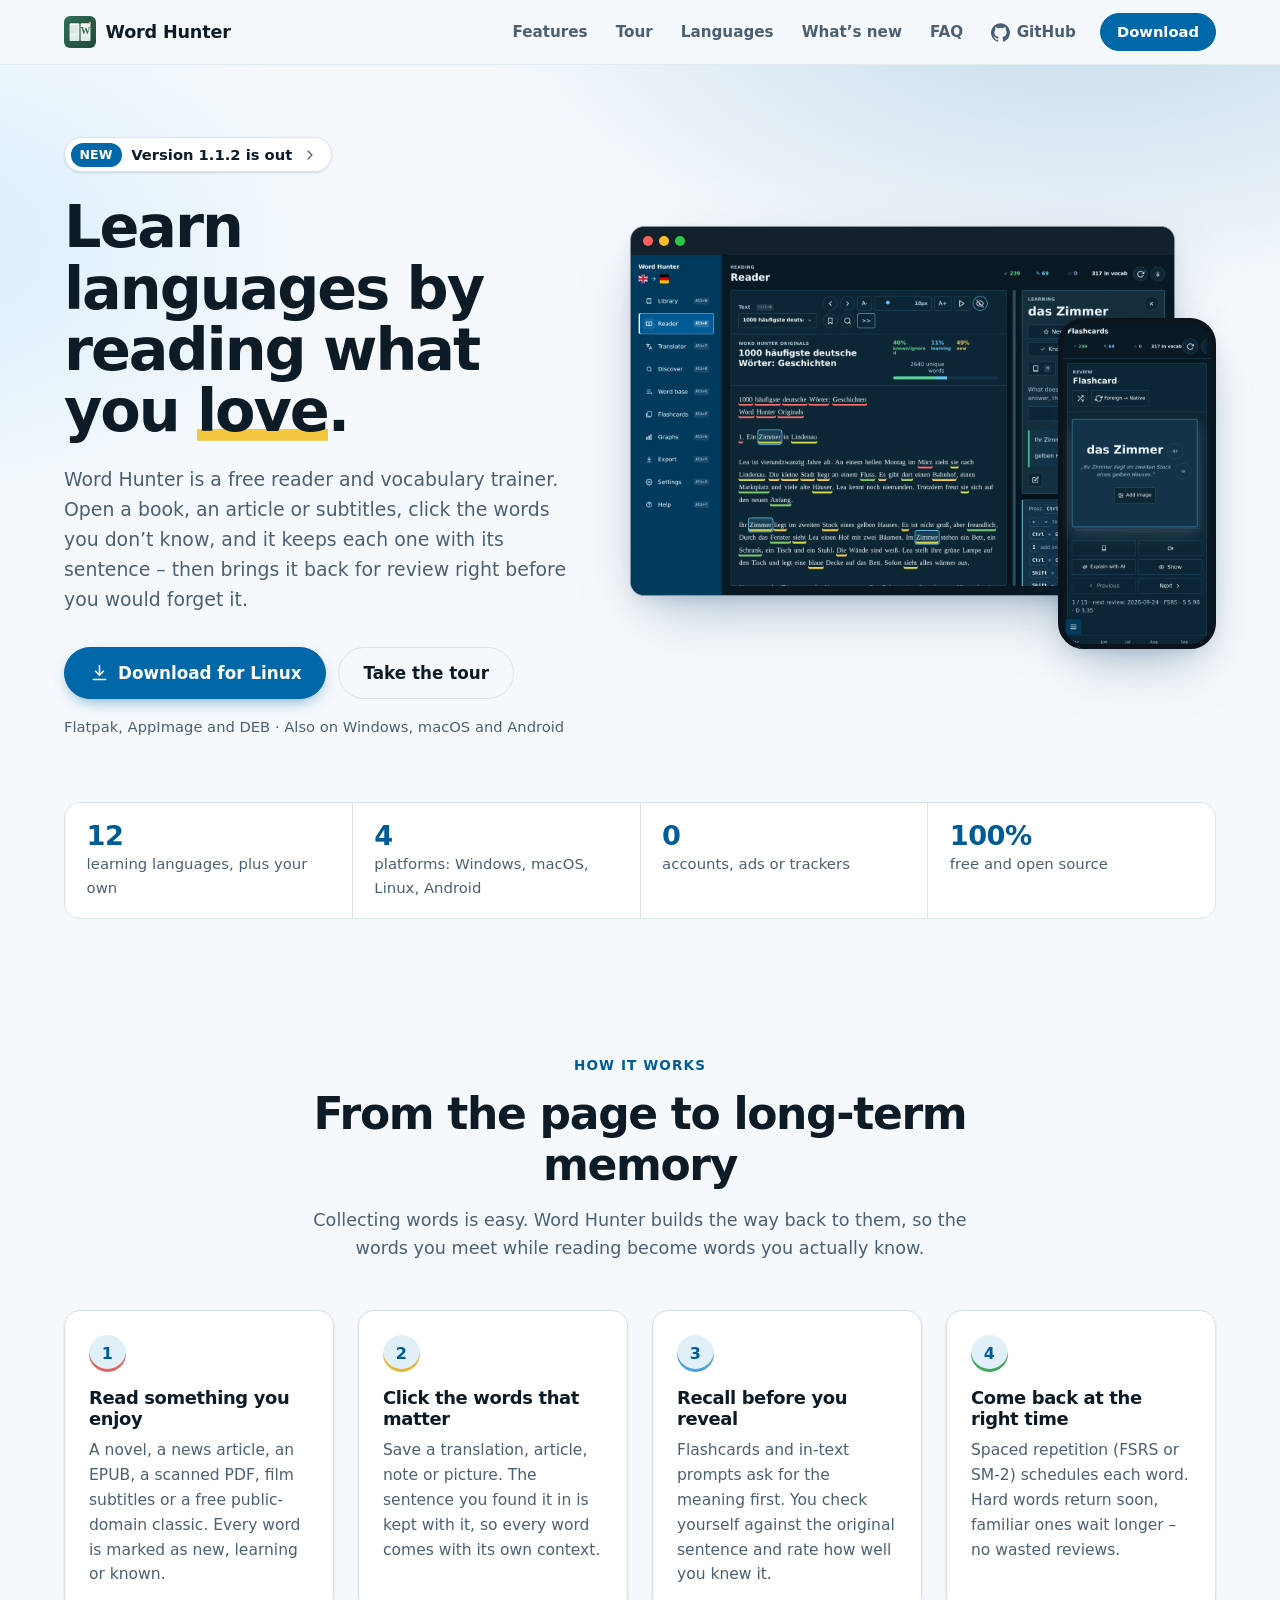
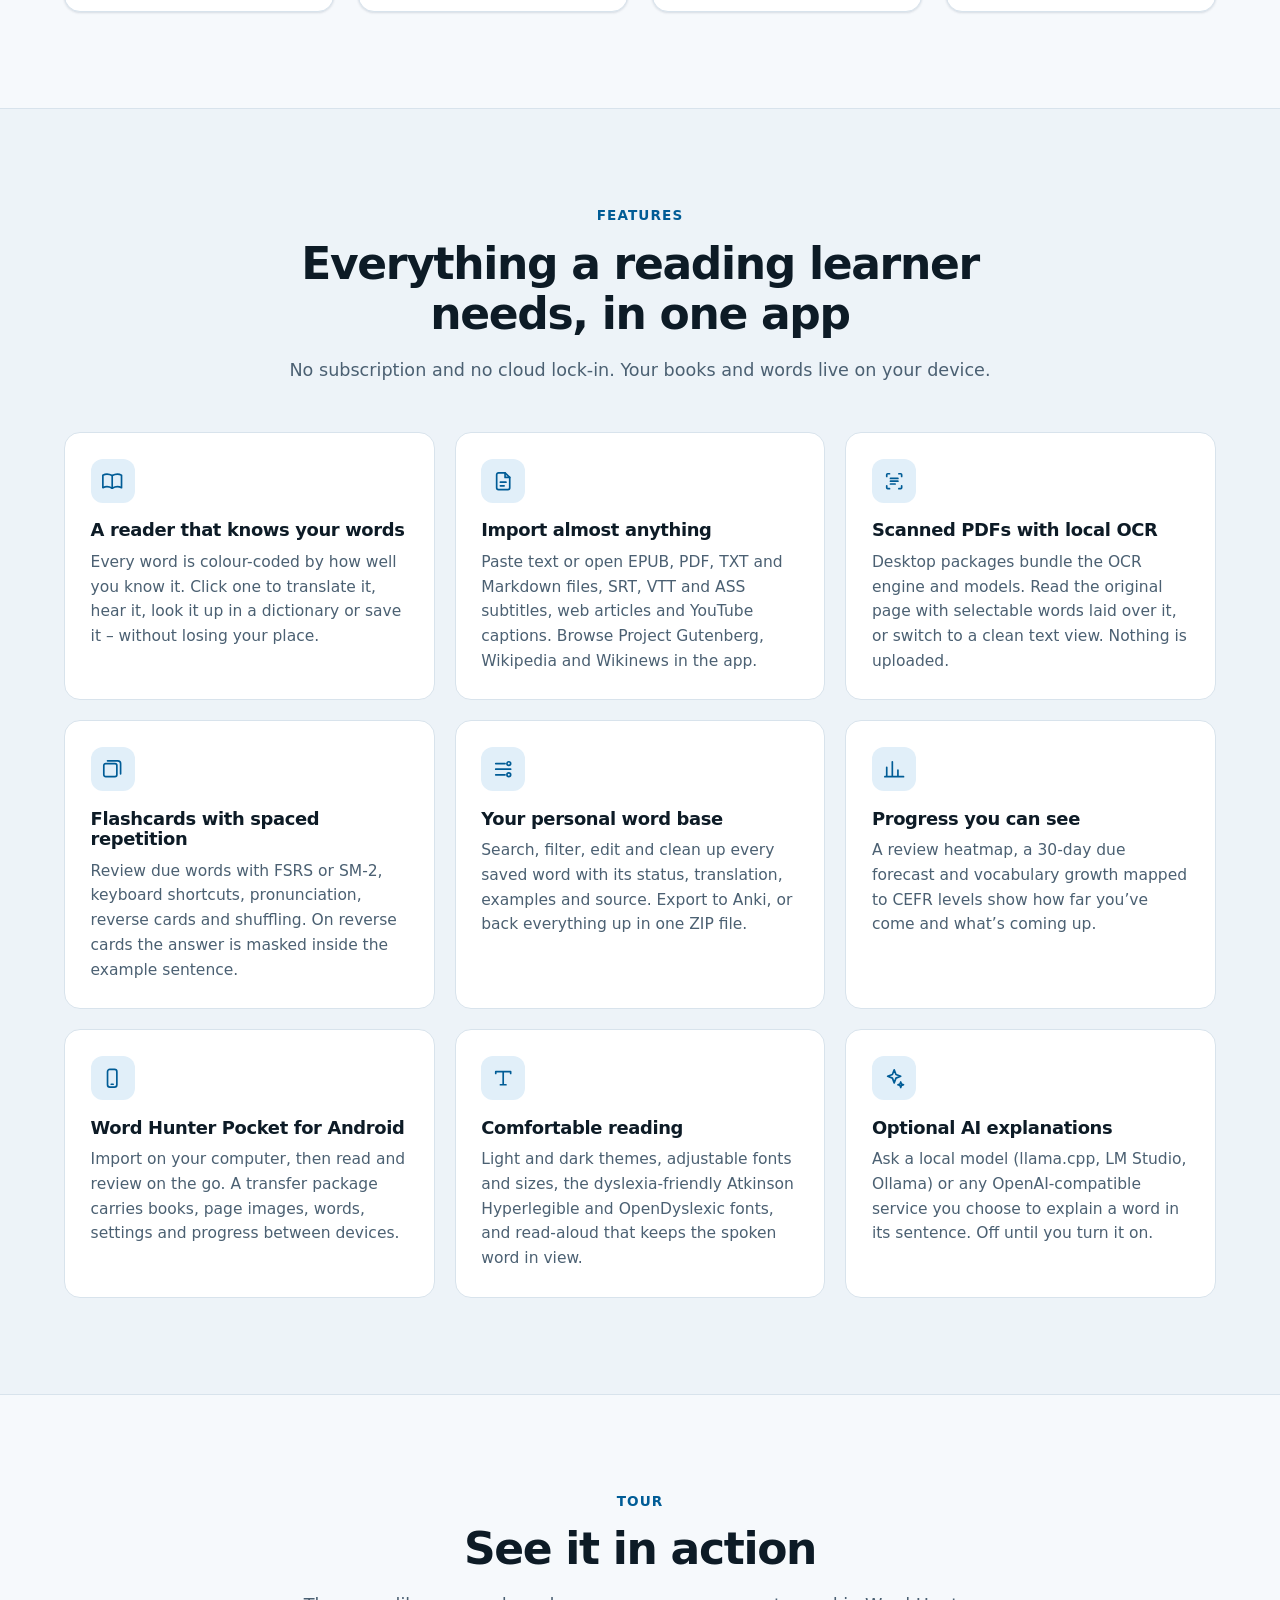
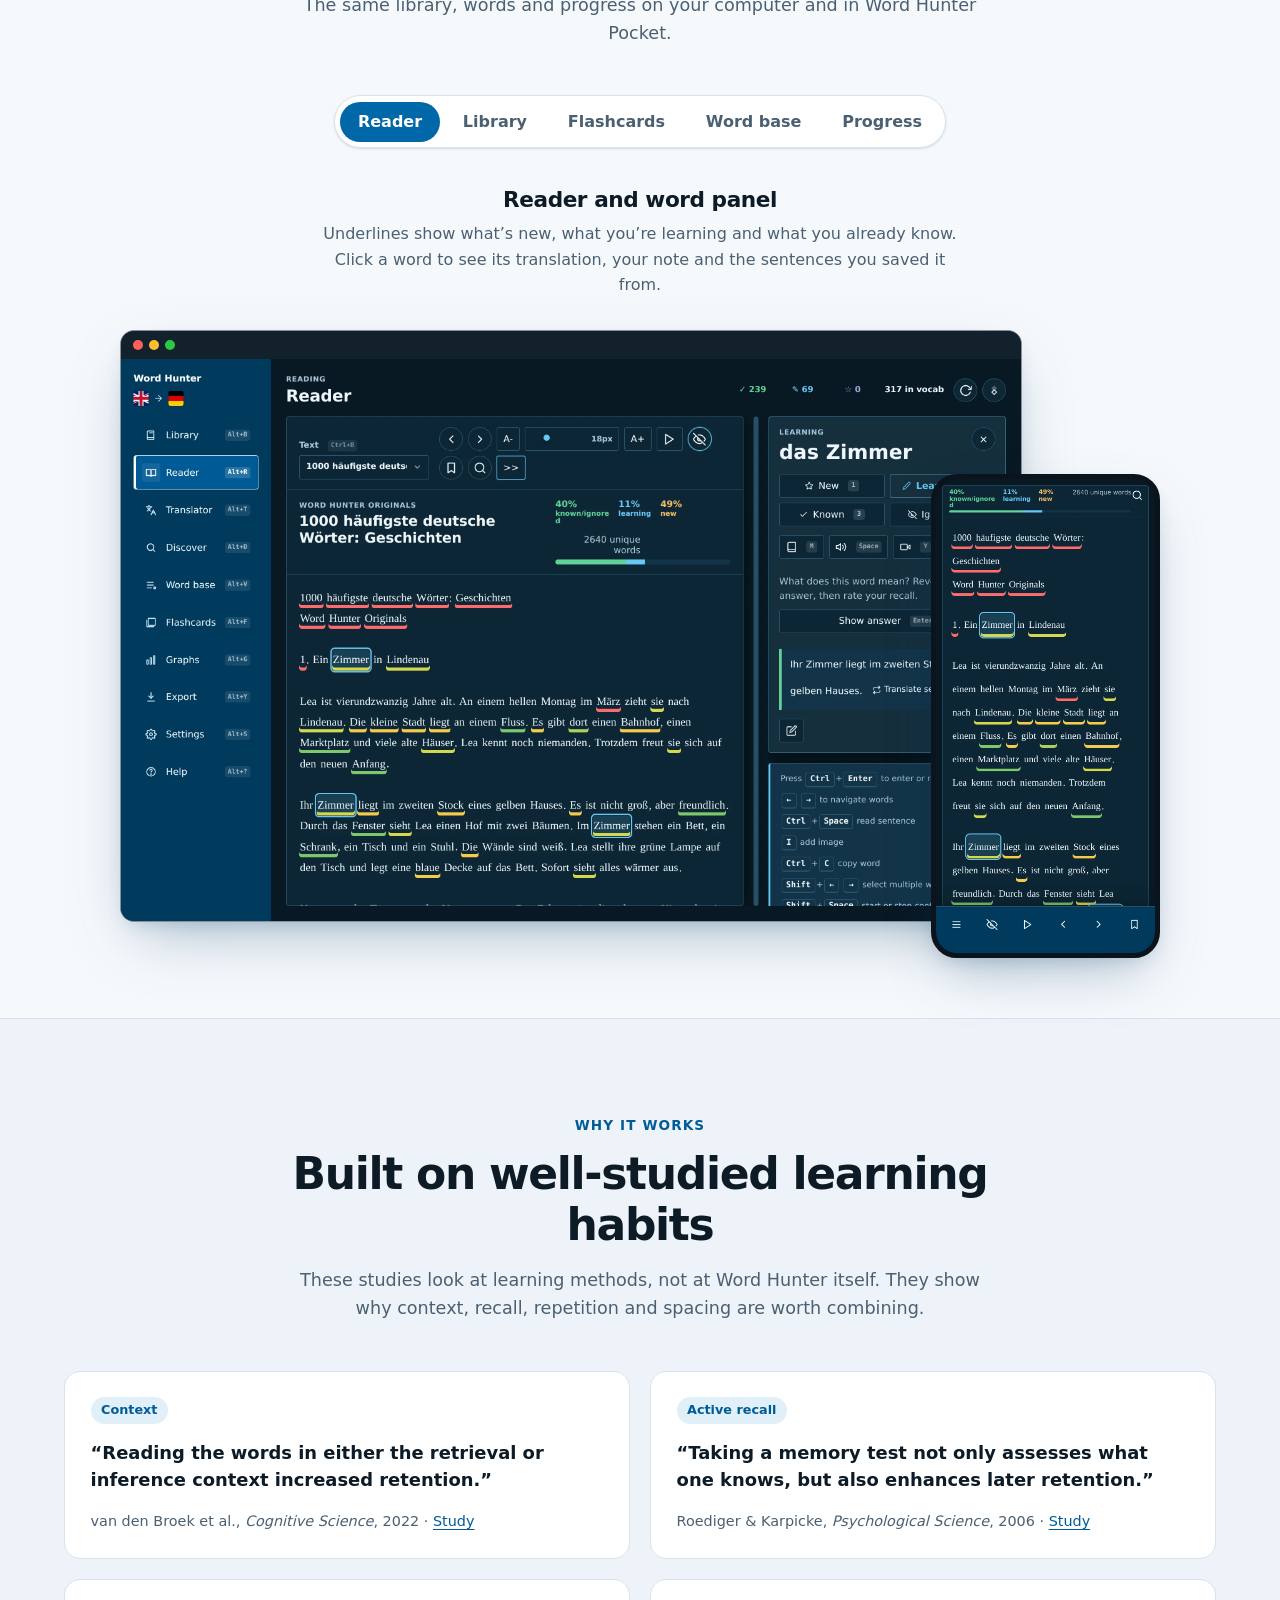
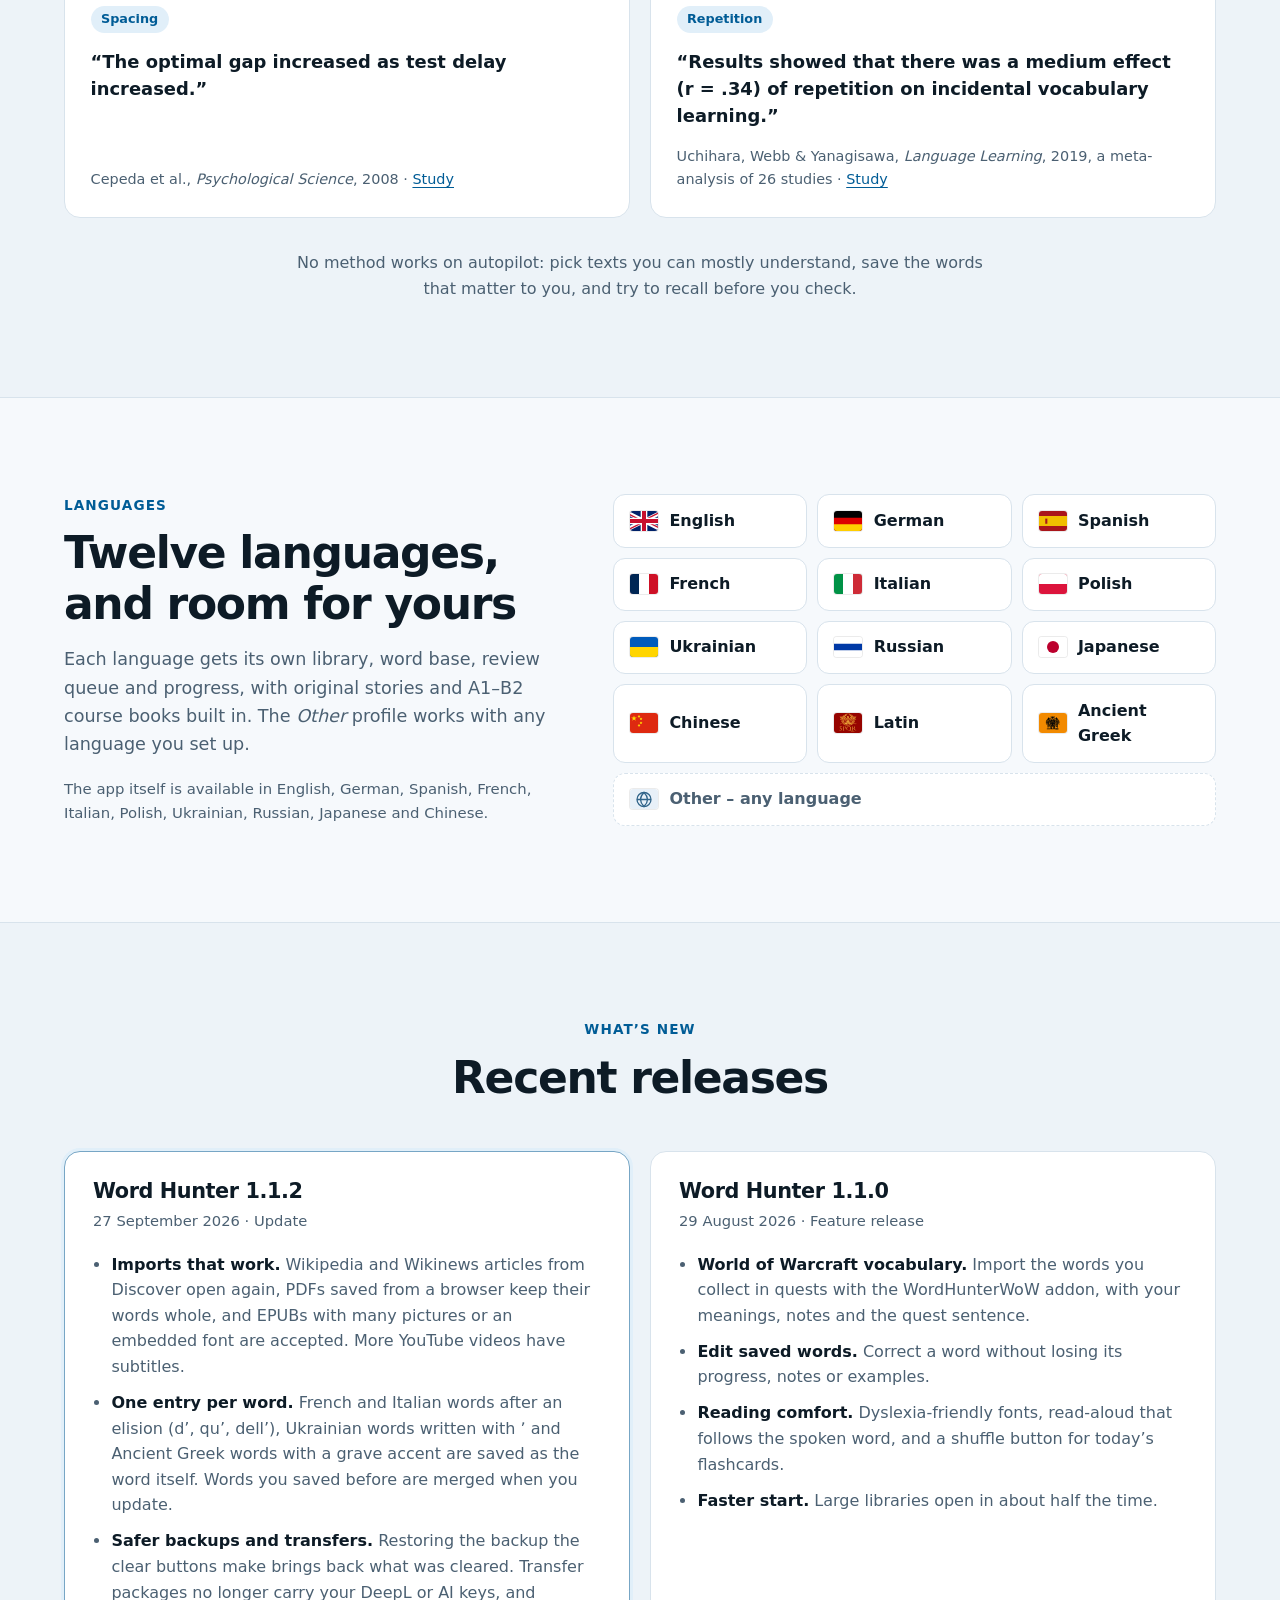
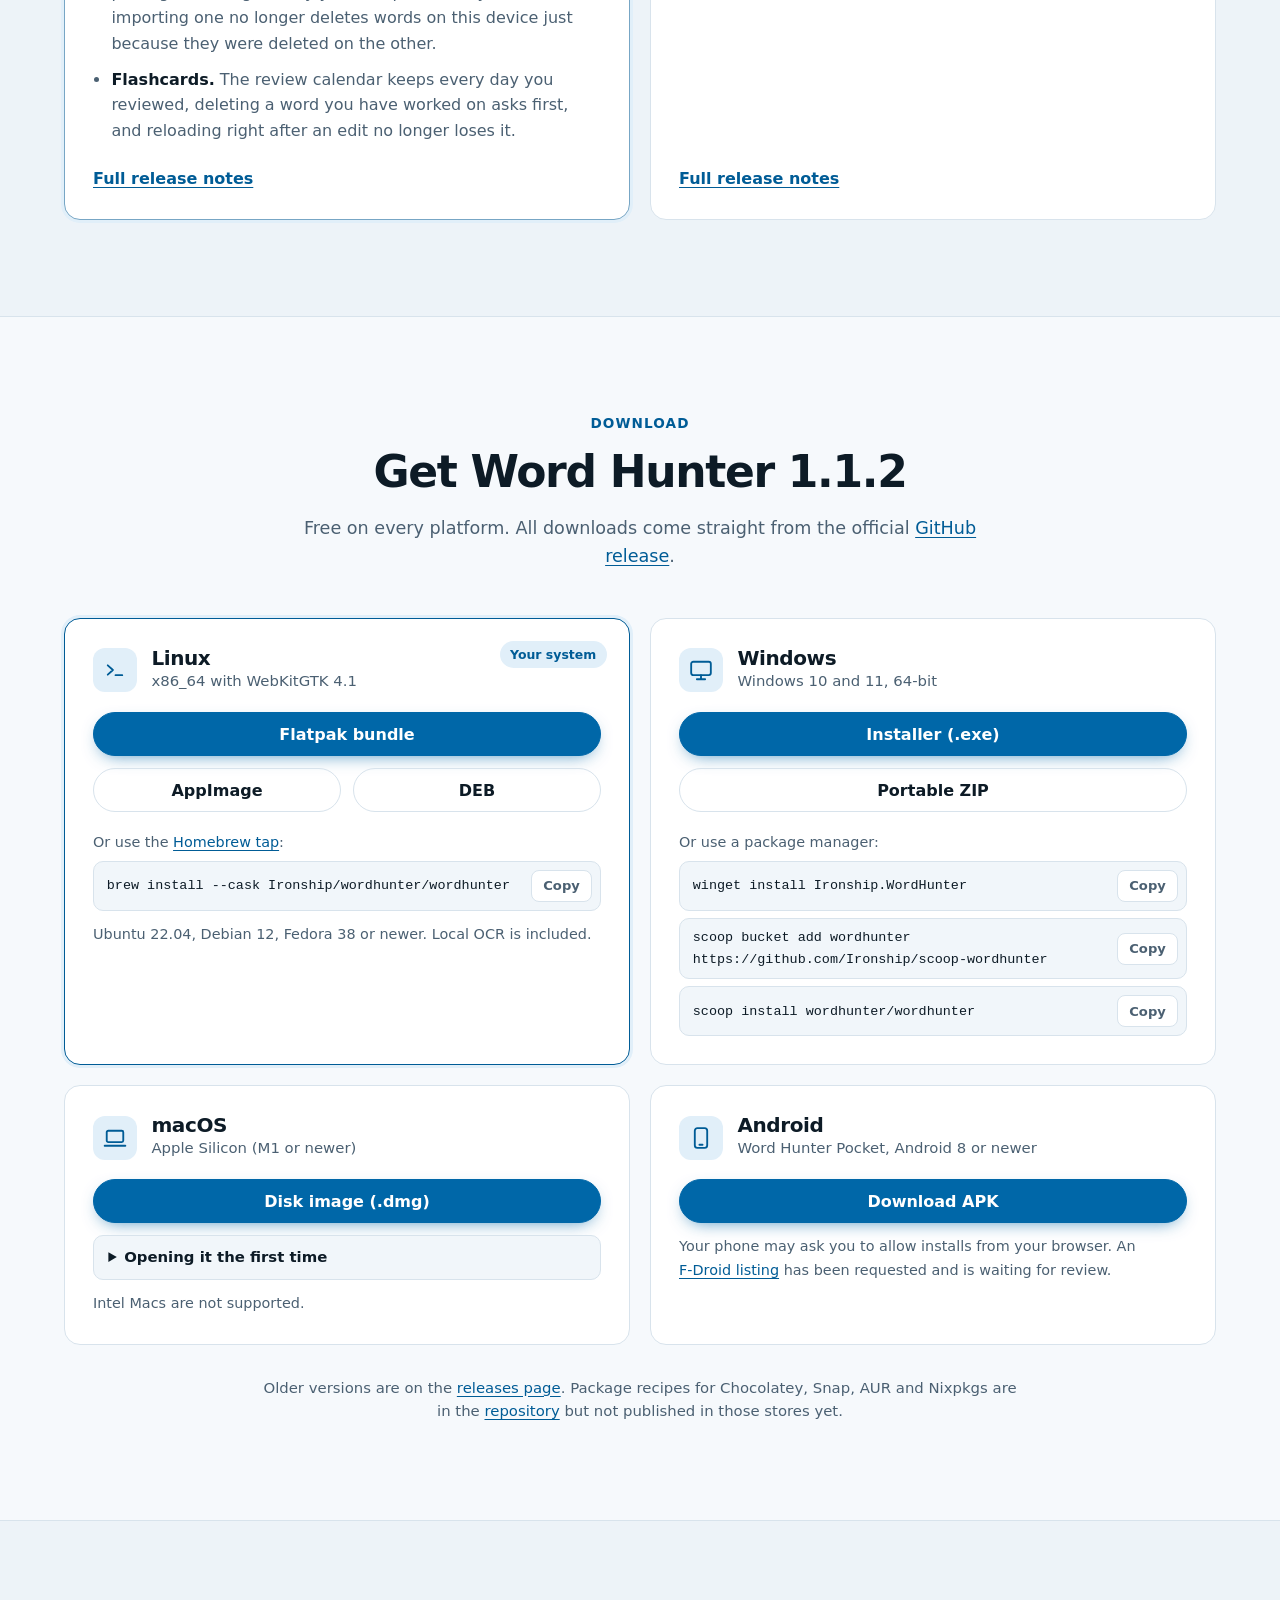
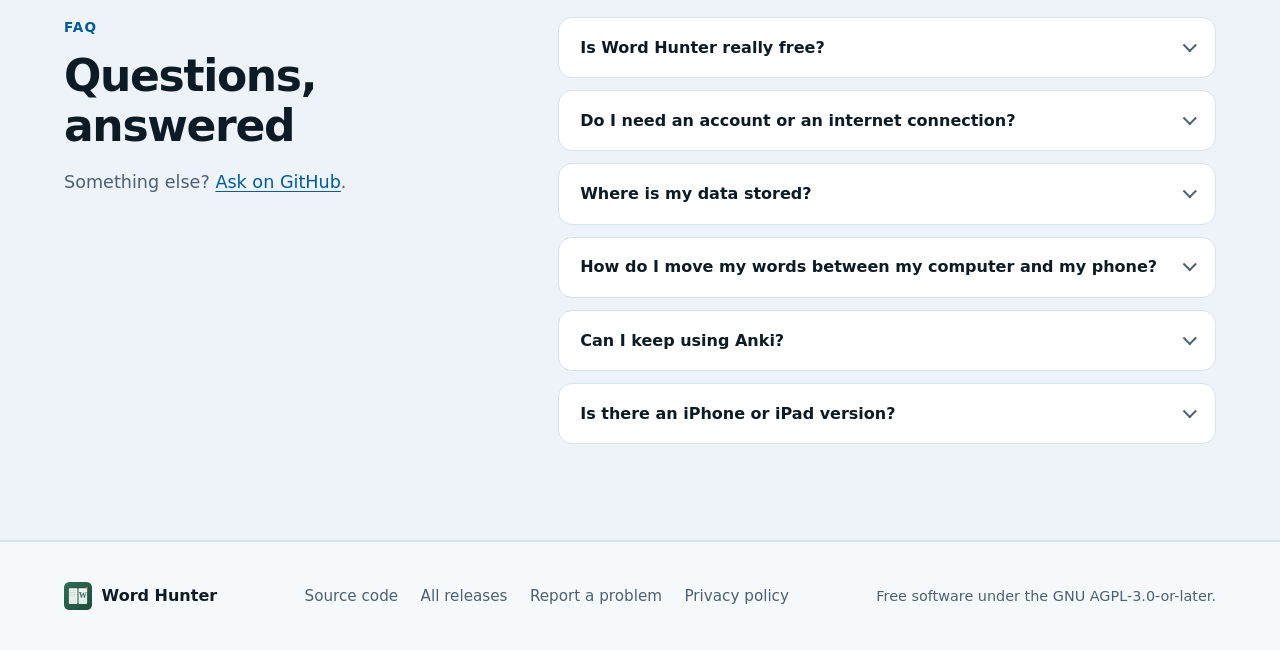
==== commit 3cfbc917: "Move the site to 1.1.2 The download links, version fallbacks and release badge now point at 1.1.2, a" ====
--- a/index.html
+++ b/index.html
@@ -67,9 +67,9 @@
       <section class="hero" id="top" aria-labelledby="hero-title">
         <div class="container hero-grid">
           <div class="hero-copy">
-            <a class="release-badge" href="https://github.com/Ironship/WordHunter/releases/tag/WordHunter1.1.1" data-release-link>
+            <a class="release-badge" href="https://github.com/Ironship/WordHunter/releases/tag/WordHunter1.1.2" data-release-link>
               <span class="release-badge-tag">New</span>
-              <span>Version <span data-version>1.1.1</span> is out</span>
+              <span>Version <span data-version>1.1.2</span> is out</span>
               <svg viewBox="0 0 24 24" aria-hidden="true"><path d="M9 6l6 6-6 6"/></svg>
             </a>
             <h1 id="hero-title">Learn languages by reading what you <span class="mark">love</span>.</h1>
@@ -338,14 +338,16 @@
           <div class="releases">
             <article class="release-card">
               <header>
-                <h3>Word Hunter 1.1.1</h3>
-                <p class="release-meta"><time datetime="2026-09-25">25 September 2026</time> · Update</p>
+                <h3>Word Hunter 1.1.2</h3>
+                <p class="release-meta"><time datetime="2026-09-27">27 September 2026</time> · Update</p>
               </header>
               <ul>
-                <li><strong>Opens with your own languages and books.</strong> After 1.1.0 the desktop app could briefly start as English and German with an empty library. It now opens straight into your saved languages, theme and library.</li>
-                <li><strong>Flashcards keep their secrets.</strong> The Upcoming reviews list under the card could give away the next words, even after shuffling. It now starts collapsed – click its heading to show it.</li>
+                <li><strong>Imports that work.</strong> Wikipedia and Wikinews articles from Discover open again, PDFs saved from a browser keep their words whole, and EPUBs with many pictures or an embedded font are accepted. More YouTube videos have subtitles.</li>
+                <li><strong>One entry per word.</strong> French and Italian words after an elision (d’, qu’, dell’), Ukrainian words written with ʼ and Ancient Greek words with a grave accent are saved as the word itself. Words you saved before are merged when you update.</li>
+                <li><strong>Safer backups and transfers.</strong> Restoring the backup the clear buttons make brings back what was cleared. Transfer packages no longer carry your DeepL or AI keys, and importing one no longer deletes words on this device just because they were deleted on the other.</li>
+                <li><strong>Flashcards.</strong> The review calendar keeps every day you reviewed, deleting a word you have worked on asks first, and reloading right after an edit no longer loses it.</li>
               </ul>
-              <a class="text-link" href="https://github.com/Ironship/WordHunter/releases/tag/WordHunter1.1.1">Full release notes</a>
+              <a class="text-link" href="https://github.com/Ironship/WordHunter/releases/tag/WordHunter1.1.2">Full release notes</a>
             </article>
             <article class="release-card">
               <header>
@@ -368,8 +370,8 @@
         <div class="container">
           <header class="section-head">
             <p class="eyebrow">Download</p>
-            <h2 id="download-title">Get Word Hunter <span data-version>1.1.1</span></h2>
-            <p>Free on every platform. All downloads come straight from the official <a href="https://github.com/Ironship/WordHunter/releases/tag/WordHunter1.1.1" data-release-link>GitHub release</a>.</p>
+            <h2 id="download-title">Get Word Hunter <span data-version>1.1.2</span></h2>
+            <p>Free on every platform. All downloads come straight from the official <a href="https://github.com/Ironship/WordHunter/releases/tag/WordHunter1.1.2" data-release-link>GitHub release</a>.</p>
           </header>
 
           <div class="download-grid">
@@ -399,7 +401,7 @@
                   <p>Apple Silicon (M1 or newer)</p>
                 </div>
               </div>
-              <a class="button button-primary" href="https://github.com/Ironship/WordHunter/releases/download/WordHunter1.1.1/WordHunter-1.1.1-aarch64.dmg" data-asset="dmg">Disk image (.dmg)</a>
+              <a class="button button-primary" href="https://github.com/Ironship/WordHunter/releases/download/WordHunter1.1.2/WordHunter-1.1.2-aarch64.dmg" data-asset="dmg">Disk image (.dmg)</a>
               <details class="note">
                 <summary>Opening it the first time</summary>
                 <p>The app is not notarised by Apple. Drag it to Applications and try to open it once, then choose <strong>Open Anyway</strong> in System Settings → Privacy &amp; Security.</p>
@@ -417,8 +419,8 @@
               </div>
               <a class="button button-primary" href="https://github.com/Ironship/WordHunter/releases/latest/download/WordHunter.flatpak">Flatpak bundle</a>
               <div class="button-row">
-                <a class="button button-ghost" href="https://github.com/Ironship/WordHunter/releases/download/WordHunter1.1.1/WordHunter-1.1.1-x86_64.AppImage" data-asset="appimage">AppImage</a>
-                <a class="button button-ghost" href="https://github.com/Ironship/WordHunter/releases/download/WordHunter1.1.1/word-hunter_1.1.1_amd64.deb" data-asset="deb">DEB</a>
+                <a class="button button-ghost" href="https://github.com/Ironship/WordHunter/releases/download/WordHunter1.1.2/WordHunter-1.1.2-x86_64.AppImage" data-asset="appimage">AppImage</a>
+                <a class="button button-ghost" href="https://github.com/Ironship/WordHunter/releases/download/WordHunter1.1.2/word-hunter_1.1.2_amd64.deb" data-asset="deb">DEB</a>
               </div>
               <div class="commands">
                 <p>Or use the <a href="https://github.com/Ironship/homebrew-wordhunter">Homebrew tap</a>:</p>
